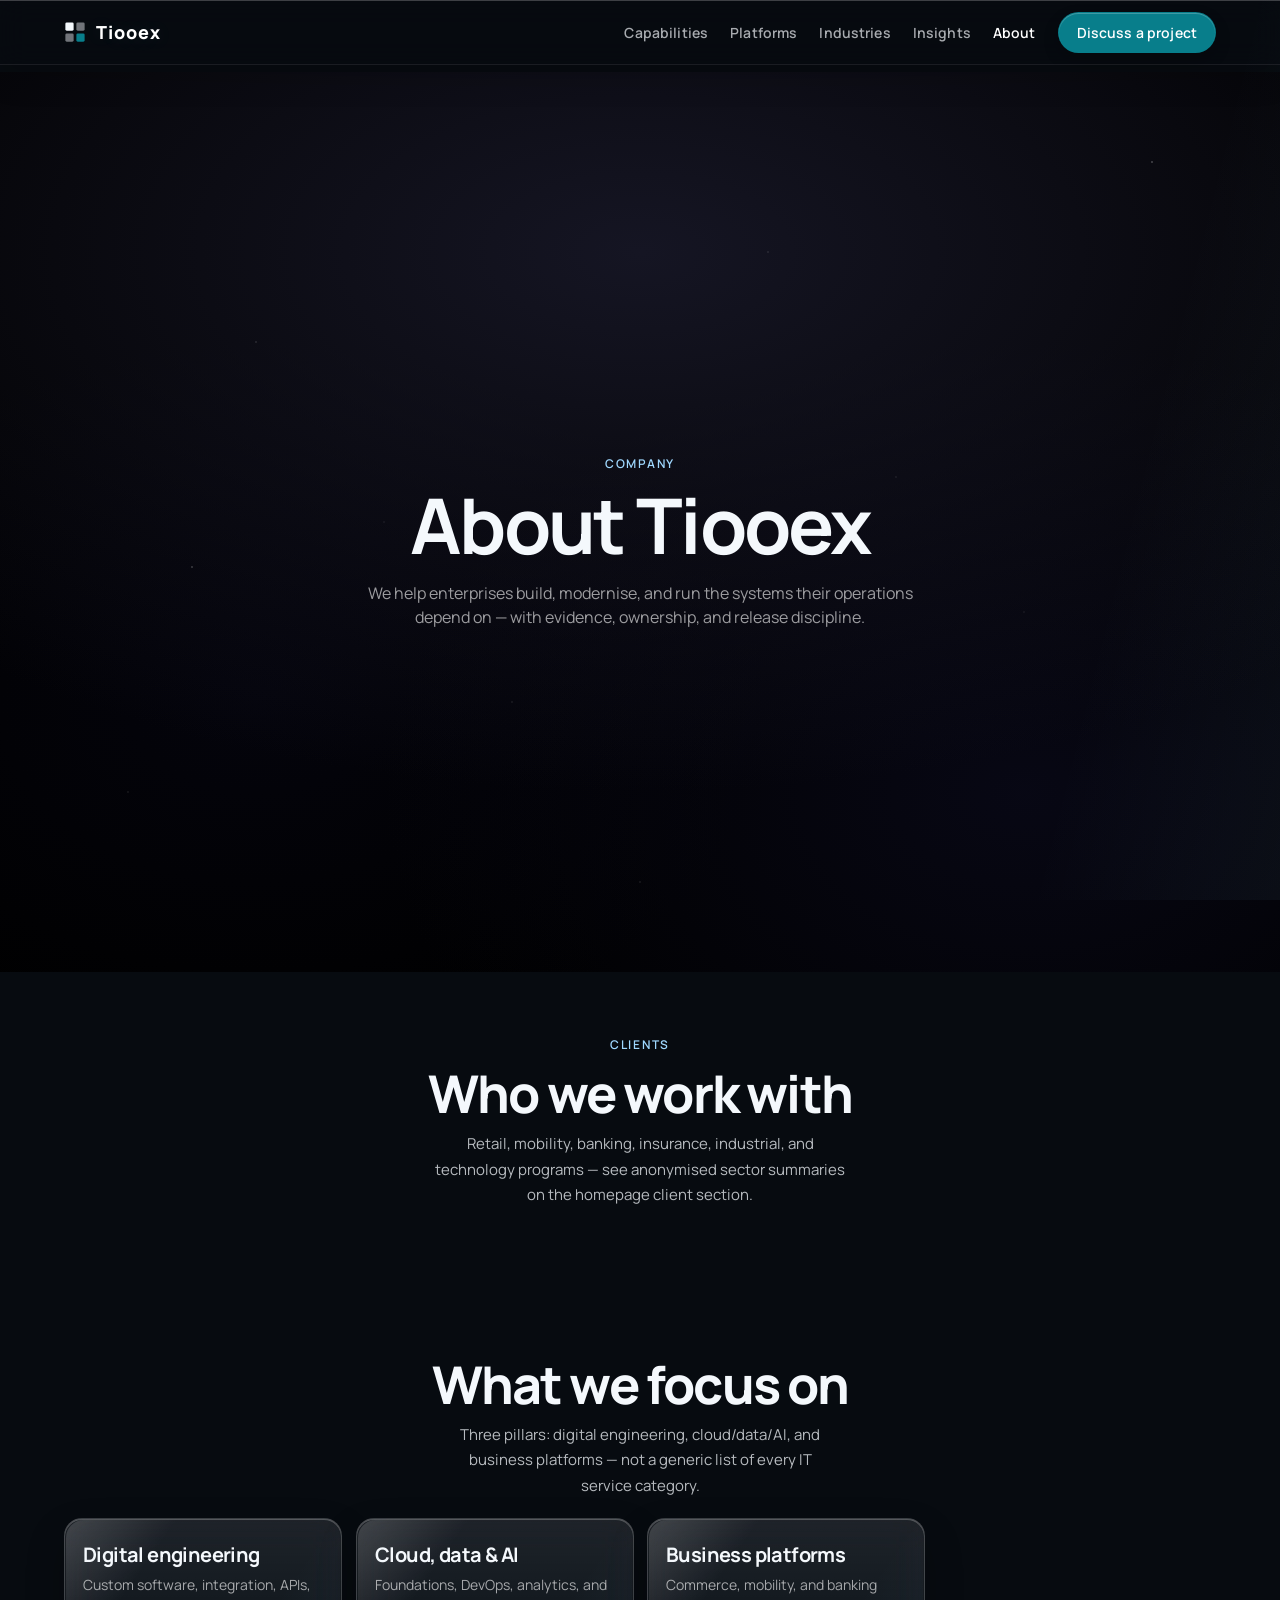
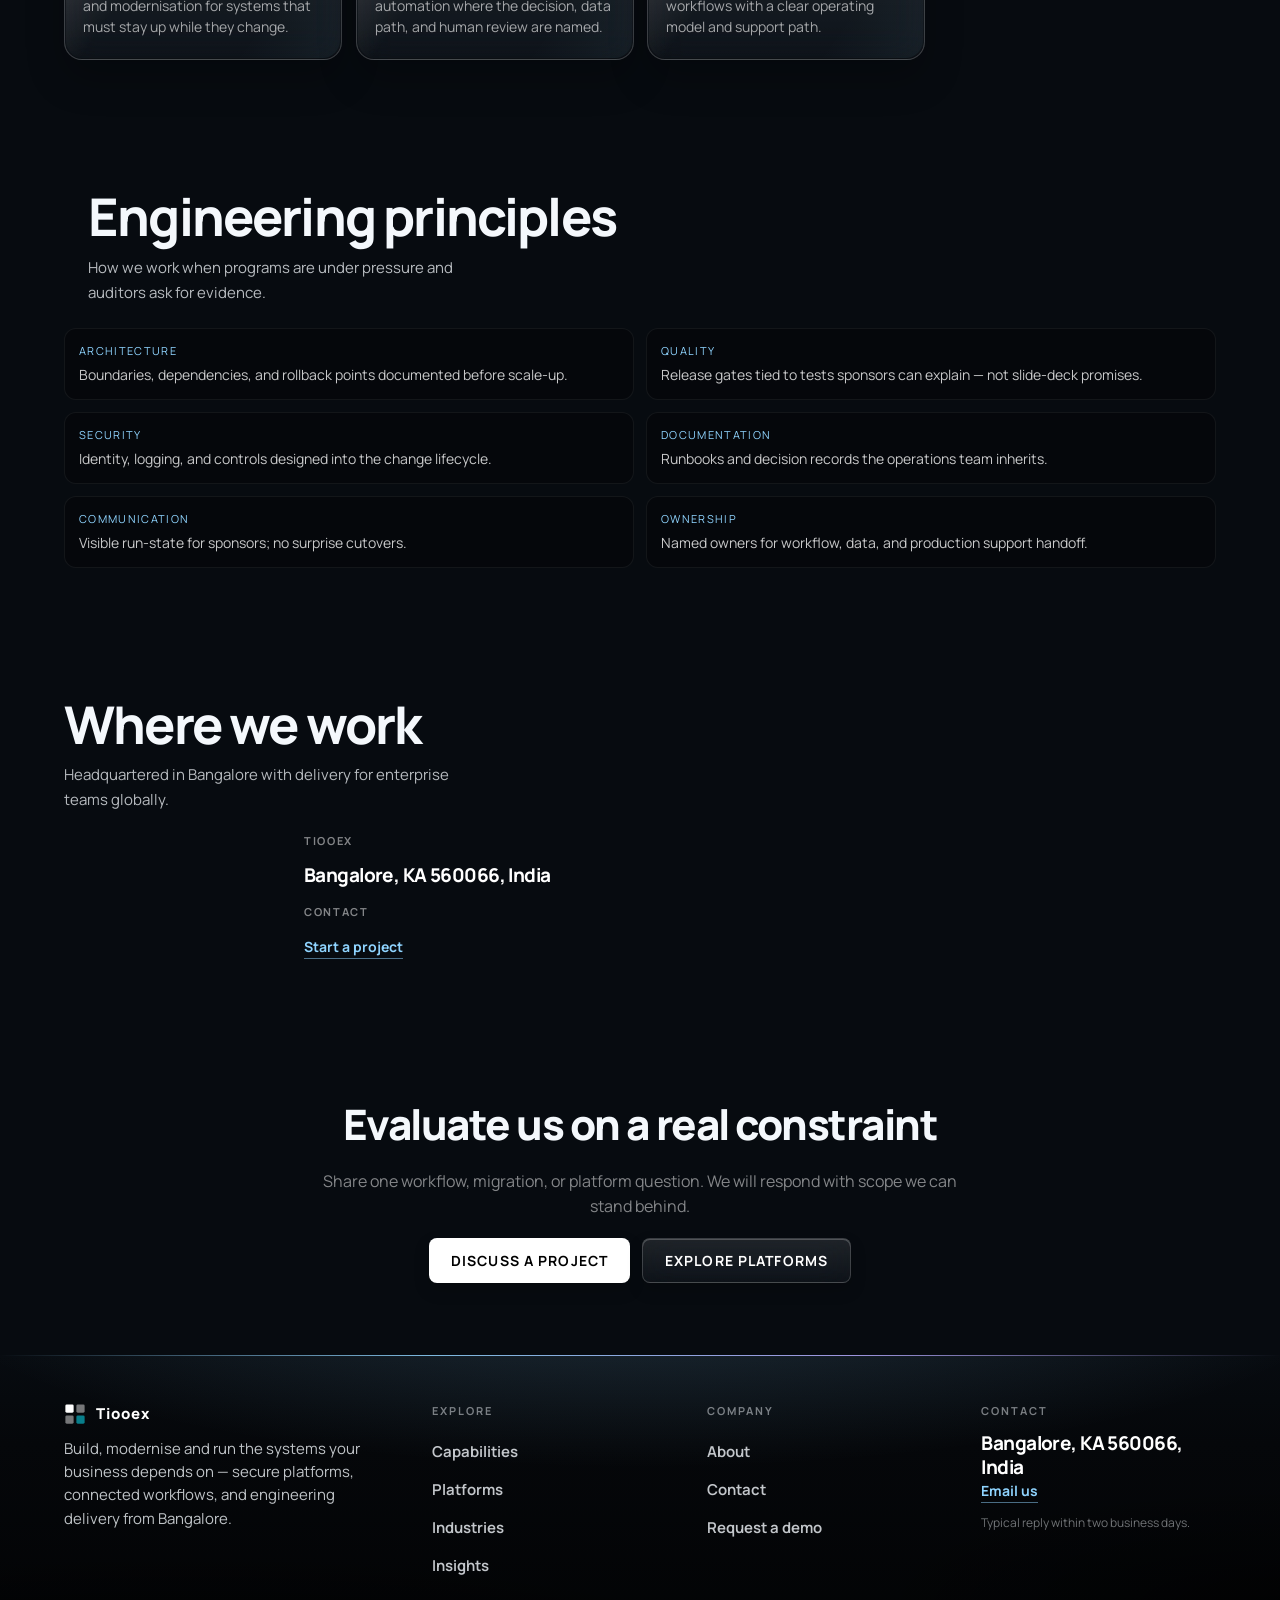
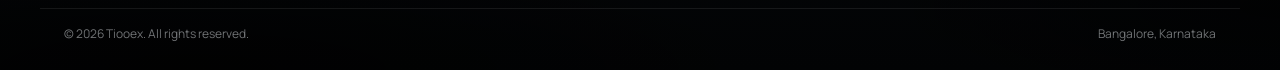
==== about.html @ 32103152 "Implement spec v4 site: shared chrome, contact/about, home refresh, alignment and bug fixes. Add uni" ====
<!DOCTYPE html>
<html lang="en">
<head>
    <meta charset="UTF-8">
    <meta name="viewport" content="width=device-width, initial-scale=1.0">
    <title>About Tiooex — Delivery Approach &amp; Engineering Principles</title>
    <meta name="description" content="Learn how Tiooex delivers enterprise software engineering, cloud, data, AI, and business platforms from Bangalore, India.">
    <meta name="robots" content="index, follow">
    <meta property="og:title" content="About Tiooex">
    <meta property="og:description" content="Enterprise technology partner focused on secure platforms, connected workflows, and measurable delivery.">
    <meta property="og:type" content="website">
    <meta property="og:url" content="https://www.tiooex.in/about.html">
    <link rel="canonical" href="https://www.tiooex.in/about.html">
    <link rel="icon" href="favicon.svg" type="image/svg+xml">
    <meta name="theme-color" content="#070b10">
    <link rel="stylesheet" href="https://fonts.googleapis.com/css2?family=Manrope:wght@400;500;600;700;800&display=swap">
    <link rel="stylesheet" href="styles.css">
    <script>document.documentElement.classList.add("js")</script>
    <script defer src="content.js"></script>
    <script defer src="chrome.js"></script>
    <script defer src="script.js"></script>
</head>
<body class="page-about">
    <a class="skip-link" href="#main">Skip to content</a>
    <div class="progress" aria-hidden="true"></div>

    <div id="chrome-nav"></div>

    <main id="main">
        <section class="hero-full">
            <div class="hero-bg"></div>
            <div class="hero-content reveal text-center">
                <p class="hero-eyebrow">Company</p>
                <h1 class="hero-title">About Tiooex</h1>
                <p class="hero-sub">We help enterprises build, modernise, and run the systems their operations depend on — with evidence, ownership, and release discipline.</p>
            </div>
        </section>

        <section class="seg text-center">
            <header class="seg-head seg-head-center">
                <p class="hero-eyebrow">Clients</p>
                <h2>Who we work with</h2>
                <p class="section-lead">Retail, mobility, banking, insurance, industrial, and technology programs — see anonymised sector summaries on the <a href="index.html#clients">homepage client section</a>.</p>
            </header>
        </section>

        <section class="seg seg-alt">
            <header class="seg-head seg-head-center text-center">
                <h2>What we focus on</h2>
                <p class="section-lead">Three pillars: digital engineering, cloud/data/AI, and business platforms — not a generic list of every IT service category.</p>
            </header>
            <div class="engage-row reveal">
                <article>
                    <h3>Digital engineering</h3>
                    <p>Custom software, integration, APIs, and modernisation for systems that must stay up while they change.</p>
                </article>
                <article>
                    <h3>Cloud, data &amp; AI</h3>
                    <p>Foundations, DevOps, analytics, and automation where the decision, data path, and human review are named.</p>
                </article>
                <article>
                    <h3>Business platforms</h3>
                    <p>Commerce, mobility, and banking workflows with a clear operating model and support path.</p>
                </article>
            </div>
        </section>

        <section class="seg seg-alt">
            <header class="seg-head">
                <h2>Engineering principles</h2>
                <p class="section-lead">How we work when programs are under pressure and auditors ask for evidence.</p>
            </header>
            <div class="fact-grid reveal">
                <div><dt>Architecture</dt><dd>Boundaries, dependencies, and rollback points documented before scale-up.</dd></div>
                <div><dt>Quality</dt><dd>Release gates tied to tests sponsors can explain — not slide-deck promises.</dd></div>
                <div><dt>Security</dt><dd>Identity, logging, and controls designed into the change lifecycle.</dd></div>
                <div><dt>Documentation</dt><dd>Runbooks and decision records the operations team inherits.</dd></div>
                <div><dt>Communication</dt><dd>Visible run-state for sponsors; no surprise cutovers.</dd></div>
                <div><dt>Ownership</dt><dd>Named owners for workflow, data, and production support handoff.</dd></div>
            </div>
        </section>

        <section class="seg">
            <header class="seg-head">
                <h2>Where we work</h2>
                <p class="section-lead">Headquartered in Bangalore with delivery for enterprise teams globally.</p>
            </header>
            <address class="footer-card reveal site-wrap site-wrap--narrow">
                <p class="footer-heading">Tiooex</p>
                <p class="footer-place">Bangalore, KA 560066, India</p>
                <p class="footer-heading" style="margin-top:16px">Contact</p>
                <a class="footer-mail" href="contact.html">Start a project</a>
            </address>
        </section>

        <section class="cta-section">
            <div class="cta-inner reveal">
                <h2 class="cta-title">Evaluate us on a real constraint</h2>
                <p class="cta-desc">Share one workflow, migration, or platform question. We will respond with scope we can stand behind.</p>
                <div class="cta-buttons">
                    <a href="contact.html" class="btn btn-primary">Discuss a project</a>
                    <a href="platforms.html" class="btn btn-secondary">Explore platforms</a>
                </div>
            </div>
        </section>
    </main>

    <div id="chrome-footer"></div>
</body>
</html>
---- styles.css ----
/* ── Reset & Base ── */
*,*::before,*::after{box-sizing:border-box;margin:0;padding:0}
html{
    scroll-behavior:smooth;
    -webkit-text-size-adjust:100%;
    text-size-adjust:100%;
}
body{scroll-behavior:smooth}
body{
    font-family:'Manrope',system-ui,-apple-system,sans-serif;
    background:#070b10;
    color:#f4f8fc;
    overflow-x:hidden;
    -webkit-font-smoothing:antialiased;
    -moz-osx-font-smoothing:grayscale;
}
a{text-decoration:none;color:inherit}
img{max-width:100%;height:auto;display:block}
button,input,select,textarea{font:inherit}
button{cursor:pointer}
.stage-list,
.engage-row,
.note-list,
.mobile-panel,
.drawer,
.reader{
    scroll-behavior:smooth;
    -webkit-overflow-scrolling:touch;
}
main section[id],
main article[id],
.cap-card[id],
.strip[id]{scroll-margin-top:112px}
.hero-title,
.seg-head h2,
.swap-copy h2,
.plat-copy h2,
.cta-section h2,
.strip-copy h2,
.note-list strong{text-wrap:balance}
.hero-sub,
.section-lead,
.swap-copy p,
.plat-copy p,
.cta-section > p,
.note-list p{text-wrap:pretty}

/* ── Container ── */
.container{
    width:min(1200px,calc(100% - 48px));
    margin:0 auto;
}

/* ── Promo bar ── */
.promo-bar{
    position:fixed;
    top:0;left:0;right:0;
    z-index:100;
    height:38px;
    display:flex;
    align-items:center;
    justify-content:center;
    background:#111;
    border-bottom:1px solid rgba(255,255,255,0.06);
    text-align:center;
    padding:0 16px;
    font-size:13px;
    color:rgba(255,255,255,0.7);
    letter-spacing:0.02em;
    white-space:nowrap;
    overflow:hidden;
    text-overflow:ellipsis;
}
.promo-bar a{
    color:#fff;
    text-decoration:underline;
    text-underline-offset:2px;
    margin:0 4px;
}
.promo-dot{opacity:0.45;margin:0 2px}

/* ── Navigation ── */
.site-nav:not(.site-nav--unified){
    position:fixed;
    top:38px;left:0;right:0;
    z-index:90;
    --nav-bottom:102px;
    padding:0 24px;
    transition:background 0.3s,backdrop-filter 0.3s,border-color 0.3s;
}
.site-nav--unified{
    position:fixed;left:0;right:0;z-index:90;
}
.site-nav.scrolled,
.site-nav--unified.scrolled{
    background:rgba(0,0,0,0.85);
    backdrop-filter:blur(16px);
    border-bottom:1px solid rgba(255,255,255,0.06);
}
.nav-wrap{
    display:flex;
    align-items:center;
    justify-content:space-between;
    height:64px;
    max-width:1200px;
    margin:0 auto;
}
.brand{
    display:flex;
    align-items:center;
    gap:10px;
    font-weight:900;
    font-size:20px;
    letter-spacing:0.18em;
    text-transform:uppercase;
}
.site-nav .brand{
    font-style:normal;
    font-weight:800;
    letter-spacing:.15em;
    text-shadow:0 1px 18px rgba(143,212,255,.12);
}
.brand-badge{display:none}
.nav-links{
    display:flex;
    align-items:center;
    gap:20px;
    font-size:14px;
    font-weight:500;
    color:rgba(255,255,255,0.65);
    letter-spacing:0.04em;
    text-transform:uppercase;
}
.nav-links a:hover{color:#fff}
.nav-links .btn-nav{
    padding:8px 16px;
    border:1px solid rgba(255,255,255,0.2);
    border-radius:8px;
    color:#fff;
    font-weight:600;
    transition:all 0.2s;
}
.nav-links .btn-nav:hover{
    background:rgba(255,255,255,0.08);
    border-color:rgba(255,255,255,0.4);
}
.mobile-toggle{
    display:none;
    width:44px;height:44px;
    border:none;
    background:none;
    color:#fff;
    font-size:24px;
    position:relative;
    z-index:2;
    flex:none;
    touch-action:manipulation;
}
.mobile-panel{display:none}
.mobile-panel a{
    display:block;
    padding:14px 20px;
    color:rgba(255,255,255,0.7);
    font-size:15px;
    text-transform:uppercase;
    letter-spacing:0.06em;
    border-bottom:1px solid rgba(255,255,255,0.04);
}
.mobile-panel a:last-child{border-bottom:none}
.mobile-panel a:hover{color:#fff;background:rgba(255,255,255,0.03)}
.mobile-panel button{
    display:block;width:100%;text-align:left;padding:14px 20px;
    background:none;border:0;border-bottom:1px solid rgba(255,255,255,0.04);
    color:rgba(255,255,255,0.7);font-size:15px;text-transform:uppercase;letter-spacing:0.06em;
}
.mobile-panel button:hover{color:#fff;background:rgba(255,255,255,0.03)}
.linkish{background:none;border:0;padding:0;color:rgba(255,255,255,0.45);font:inherit;font-size:11px}
.linkish:hover{color:#fff}

/* ── Buttons ── */
.btn{
    display:inline-flex;
    align-items:center;
    justify-content:center;
    padding:12px 22px;
    border-radius:8px;
    border:none;
    font-weight:700;
    font-size:14px;
    letter-spacing:0.08em;
    text-transform:uppercase;
    transition:all 0.25s;
    cursor:pointer;
}
.btn-primary{
    background:#fff;
    color:#000;
}
.btn-primary:hover{
    background:rgba(255,255,255,0.88);
    transform:translateY(-1px);
}
.btn-secondary{
    background:transparent;
    border:1px solid rgba(255,255,255,0.25);
    color:#fff;
}
.btn-secondary:hover{
    border-color:rgba(255,255,255,0.5);
    background:rgba(255,255,255,0.05);
}

/* ── Hero (full-screen) ── */
.hero-full{
    position:relative;
    width:100%;
    height:auto;
    min-height:100vh;
    min-height:100dvh;
    display:flex;
    flex-direction:column;
    justify-content:center;
    align-items:center;
    text-align:center;
    padding:128px 24px 72px;
    overflow:hidden;
}
.hero-bg{
    position:absolute;
    inset:0;
    z-index:0;
    background:
        radial-gradient(ellipse 80% 60% at 50% 20%, rgba(30,30,50,0.7), transparent),
        radial-gradient(ellipse 50% 50% at 80% 80%, rgba(15,15,40,0.5), transparent),
        radial-gradient(ellipse 40% 40% at 20% 70%, rgba(10,10,30,0.4), transparent),
        #000;
}

/* ── Homepage color wash on load ── */
.page-home .hero-bg::before{
    content:'';
    position:absolute;
    inset:0;
    z-index:1;
    background:
        radial-gradient(circle 600px at 30% 40%, rgba(30,170,200,0.22), transparent),
        radial-gradient(circle 500px at 70% 60%, rgba(20,90,160,0.16), transparent),
        radial-gradient(circle 400px at 50% 80%, rgba(143,212,255,0.08), transparent);
    animation:colorWash 12s ease-in-out infinite alternate;
    pointer-events:none;
}
.page-home .hero-full{
    animation:heroFadeIn 1.8s ease both;
}
.page-home .hero-title{
    animation:titleReveal 1.2s cubic-bezier(0.16,1,0.3,1) 0.3s both;
}
.page-home .hero-eyebrow{
    animation:fadeSlideUp 0.8s ease 0.1s both;
}
.page-home .hero-sub{
    animation:fadeSlideUp 0.8s ease 0.6s both;
}
.page-home .hero-link,
.page-home .hero-cta{
    animation:fadeSlideUp 0.8s ease 0.9s both;
}
.page-home .plan-strip{
    animation:fadeSlideUp 1s ease 1.2s both;
}
@keyframes colorWash{
    0%{
        filter:hue-rotate(0deg) brightness(1);
        opacity:0.6;
    }
    33%{
        filter:hue-rotate(40deg) brightness(1.1);
        opacity:0.8;
    }
    66%{
        filter:hue-rotate(-30deg) brightness(0.9);
        opacity:0.7;
    }
    100%{
        filter:hue-rotate(20deg) brightness(1.05);
        opacity:0.9;
    }
}
@keyframes heroFadeIn{
    0%{opacity:0}
    100%{opacity:1}
}
@keyframes titleReveal{
    0%{
        opacity:0;
        transform:translateY(40px) scale(0.95);
        filter:blur(8px);
    }
    100%{
        opacity:1;
        transform:translateY(0) scale(1);
        filter:blur(0);
    }
}
@keyframes fadeSlideUp{
    0%{
        opacity:0;
        transform:translateY(20px);
    }
    100%{
        opacity:1;
        transform:translateY(0);
    }
}

/* ══════════════════════════════════════════════
   GLOBAL COLOR WASH — all sections, all pages
   Subtler than hero (0.25 opacity vs 0.6-0.9)
   Each page gets its own color palette
   ══════════════════════════════════════════════ */
.fs-section,
.steps-section,
.cta-section,
.avail-banner{
    position:relative;
    overflow:hidden;
}
.fs-section::before,
.steps-section::before,
.cta-section::before,
.avail-banner::before{
    content:'';
    position:absolute;
    inset:0;
    pointer-events:none;
    z-index:0;
    opacity:0;
    animation:sectionColorFadeIn 1.5s ease forwards;
}
.fs-section > *,
.steps-section > *,
.cta-section > *,
.avail-banner > *{
    position:relative;
    z-index:1;
}
@keyframes sectionColorFadeIn{
    0%{opacity:0}
    100%{opacity:1}
}

/* ─ Home: indigo-purple subtle wash ─ */
.page-home .fs-section::before,
.page-home .steps-section::before,
.page-home .cta-section::before,
.page-home .avail-banner::before{
    background:
        radial-gradient(ellipse 70% 50% at 20% 50%, rgba(20,140,170,0.12), transparent),
        radial-gradient(ellipse 60% 40% at 80% 60%, rgba(30,90,160,0.08), transparent);
    animation:sectionColorFadeIn 1.5s ease forwards, colorDriftHome 16s ease-in-out infinite alternate;
}
@keyframes colorDriftHome{
    0%{filter:hue-rotate(0deg);opacity:0.7}
    50%{filter:hue-rotate(25deg);opacity:1}
    100%{filter:hue-rotate(-15deg);opacity:0.8}
}

/* ─ Products: cyan drift ─ */
.page-products .fs-section::before,
.page-products .steps-section::before,
.page-products .cta-section::before{
    background:
        radial-gradient(ellipse 70% 50% at 25% 50%, rgba(20,140,170,0.14), transparent),
        radial-gradient(ellipse 50% 40% at 80% 40%, rgba(15,120,150,0.09), transparent);
    animation:sectionColorFadeIn 1.5s ease forwards, colorDriftProducts 16s ease-in-out infinite alternate;
}
@keyframes colorDriftProducts{
    0%{filter:hue-rotate(0deg);opacity:0.7}
    50%{filter:hue-rotate(12deg);opacity:1}
    100%{filter:hue-rotate(-8deg);opacity:0.8}
}
/* Products card grid wrap */
.page-products .cap-grid-wrap{
    position:relative;
    overflow:hidden;
}
.page-products .cap-grid-wrap::before{
    content:'';
    position:absolute;
    inset:0;
    pointer-events:none;
    z-index:0;
    background:
        radial-gradient(ellipse 70% 50% at 25% 40%, rgba(20,140,170,0.14), transparent),
        radial-gradient(ellipse 50% 40% at 80% 60%, rgba(15,120,150,0.09), transparent);
    animation:sectionColorFadeIn 1.5s ease forwards, colorDriftProducts 16s ease-in-out infinite alternate;
}
.page-products .cap-grid-wrap > *{
    position:relative;
    z-index:1;
}

/* ─ Services: teal-green drift ─ */
.page-services .fs-section::before,
.page-services .steps-section::before,
.page-services .cta-section::before{
    background:
        radial-gradient(ellipse 70% 50% at 25% 50%, rgba(20,140,170,0.14), transparent),
        radial-gradient(ellipse 50% 40% at 80% 40%, rgba(15,120,150,0.09), transparent);
    animation:sectionColorFadeIn 1.5s ease forwards, colorDriftServices 18s ease-in-out infinite alternate;
}
@keyframes colorDriftServices{
    0%{filter:hue-rotate(0deg);opacity:0.7}
    50%{filter:hue-rotate(15deg);opacity:1}
    100%{filter:hue-rotate(-20deg);opacity:0.8}
}

/* ─ Blogs: purple-magenta drift ─ */
.page-blogs .fs-section::before,
.page-blogs .steps-section::before,
.page-blogs .cta-section::before{
    background:
        radial-gradient(ellipse 70% 50% at 70% 50%, rgba(20,140,170,0.14), transparent),
        radial-gradient(ellipse 50% 40% at 25% 60%, rgba(15,120,150,0.09), transparent);
    animation:sectionColorFadeIn 1.5s ease forwards, colorDriftBlogs 15s ease-in-out infinite alternate;
}
@keyframes colorDriftBlogs{
    0%{filter:hue-rotate(0deg);opacity:0.7}
    50%{filter:hue-rotate(-20deg);opacity:1}
    100%{filter:hue-rotate(15deg);opacity:0.85}
}

/* Alternating sections get slightly shifted wash position */
.fs-section.bg-dark::before{
    transform:scaleX(-1);
}

.hero-bg::after{
    content:'';
    position:absolute;
    inset:0;
    background:
        radial-gradient(1px 1px at 20% 30%, rgba(255,255,255,0.3), transparent),
        radial-gradient(1px 1px at 40% 70%, rgba(255,255,255,0.2), transparent),
        radial-gradient(1px 1px at 60% 20%, rgba(255,255,255,0.25), transparent),
        radial-gradient(1px 1px at 80% 60%, rgba(255,255,255,0.15), transparent),
        radial-gradient(1px 1px at 10% 80%, rgba(255,255,255,0.2), transparent),
        radial-gradient(1px 1px at 70% 45%, rgba(255,255,255,0.18), transparent),
        radial-gradient(1px 1px at 50% 90%, rgba(255,255,255,0.22), transparent),
        radial-gradient(1px 1px at 30% 50%, rgba(255,255,255,0.16), transparent),
        radial-gradient(1.5px 1.5px at 90% 10%, rgba(255,255,255,0.35), transparent),
        radial-gradient(1.5px 1.5px at 15% 55%, rgba(255,255,255,0.3), transparent);
    animation:twinkle 8s ease-in-out infinite alternate;
}
@keyframes twinkle{
    0%{opacity:0.4}
    100%{opacity:1}
}
.hero-content{
    position:relative;
    z-index:1;
    width:min(900px,100%);
    min-width:0;
}
.hero-eyebrow{
    font-size:12px;
    font-weight:600;
    letter-spacing:0.14em;
    text-transform:uppercase;
    color:rgba(255,255,255,0.5);
    margin-bottom:12px;
}
.hero-title{
    font-size:clamp(36px,4.5vw,56px);
    font-weight:700;
    line-height:1.08;
    text-transform:none;
    letter-spacing:-0.03em;
    margin-bottom:14px;
}
.hero-sub{
    font-size:16px;
    color:rgba(255,255,255,0.6);
    line-height:1.5;
    max-width:600px;
    margin:0 auto 16px;
}
.hero-link{
    display:inline-flex;
    align-items:center;
    gap:6px;
    color:rgba(255,255,255,0.5);
    font-size:14px;
    font-weight:500;
    margin-bottom:32px;
    transition:color 0.2s;
}
.hero-link:hover{color:#fff}
.hero-cta{
    display:inline-flex;
    align-items:center;
    gap:8px;
    padding:16px 32px;
    background:rgba(255,255,255,0.1);
    border:1px solid rgba(255,255,255,0.15);
    border-radius:999px;
    color:#fff;
    font-size:14px;
    font-weight:600;
    letter-spacing:0.1em;
    text-transform:uppercase;
    transition:all 0.3s;
    cursor:pointer;
    text-decoration:none;
}
.hero-cta:hover{
    background:rgba(255,255,255,0.15);
    border-color:rgba(255,255,255,0.3);
}

/* ── Plan Cards (bottom of hero) ── */
.plan-strip{
    position:relative;
    z-index:1;
    display:grid;
    grid-template-columns:1fr 1fr;
    gap:1px;
    background:rgba(255,255,255,0.06);
    max-width:900px;
    margin:48px auto 0;
    border-radius:16px;
    overflow:hidden;
}
.plan-card{
    background:rgba(10,10,10,0.9);
    padding:36px 32px;
    text-align:left;
}
.plan-card:first-child{border-radius:16px 0 0 16px}
.plan-card:last-child{border-radius:0 16px 16px 0}
.plan-label{
    font-size:11px;
    font-weight:700;
    letter-spacing:0.2em;
    text-transform:uppercase;
    color:rgba(255,255,255,0.4);
    margin-bottom:12px;
}
.plan-card h3{
    font-size:22px;
    font-weight:800;
    margin-bottom:8px;
}
.plan-card p{
    color:rgba(255,255,255,0.55);
    font-size:14px;
    line-height:1.6;
    margin-bottom:20px;
}
.plan-actions{
    display:flex;
    gap:12px;
    flex-wrap:wrap;
}
.plan-actions .btn{
    padding:10px 22px;
    font-size:12px;
}

/* ── Availability Banner ── */
.avail-banner{
    background:#111;
    border-top:1px solid rgba(255,255,255,0.06);
    border-bottom:1px solid rgba(255,255,255,0.06);
    padding:48px 24px;
    text-align:center;
}
.avail-label{
    font-size:11px;
    letter-spacing:0.2em;
    text-transform:uppercase;
    color:rgba(255,255,255,0.4);
    margin-bottom:8px;
    font-weight:600;
}
.avail-banner h2{
    font-size:clamp(16px,2.5vw,24px);
    font-weight:800;
    text-transform:uppercase;
    letter-spacing:0.06em;
    margin-bottom:12px;
}
.avail-link{
    display:inline-flex;
    align-items:center;
    gap:6px;
    color:rgba(255,255,255,0.5);
    font-size:13px;
    font-weight:600;
    letter-spacing:0.06em;
    text-transform:uppercase;
    border-bottom:1px solid rgba(255,255,255,0.2);
    padding-bottom:2px;
    transition:color 0.2s,border-color 0.2s;
}
.avail-link:hover{
    color:#fff;
    border-color:rgba(255,255,255,0.5);
}

/* ── Full-viewport Sections ── */
.fs-section{
    min-height:0;
    display:flex;
    align-items:center;
    padding:72px 24px;
    position:relative;
    overflow:hidden;
}
.fs-section.bg-dark{background:#000}
.fs-section.bg-darker{background:#050505}
.fs-inner{
    max-width:1200px;
    margin:0 auto;
    width:100%;
}
.fs-split{
    display:grid;
    grid-template-columns:1fr 1fr;
    gap:40px;
    align-items:center;
}
.fs-split.reverse{direction:rtl}
.fs-split.reverse > *{direction:ltr}
.fs-text{max-width:520px}
.fs-eyebrow{
    font-size:11px;
    font-weight:700;
    letter-spacing:0.2em;
    text-transform:uppercase;
    color:rgba(255,255,255,0.4);
    margin-bottom:8px;
}
.fs-title{
    font-size:clamp(26px,3vw,36px);
    font-weight:800;
    line-height:1.12;
    text-transform:none;
    margin-bottom:12px;
}
.fs-desc{
    color:rgba(255,255,255,0.55);
    font-size:15px;
    line-height:1.65;
    margin-bottom:14px;
}
.fs-link{
    display:inline-flex;
    align-items:center;
    gap:6px;
    color:rgba(255,255,255,0.5);
    font-size:13px;
    font-weight:600;
    letter-spacing:0.06em;
    text-transform:uppercase;
    border-bottom:1px solid rgba(255,255,255,0.2);
    padding-bottom:2px;
    transition:color 0.2s;
}
.fs-link:hover{color:#fff}

/* ── Section Visuals ── */
.fs-visual{
    width:100%;
    aspect-ratio:4/3;
    border-radius:20px;
    overflow:hidden;
    position:relative;
    background:#0a0a0a;
    border:1px solid rgba(255,255,255,0.06);
}
.fs-visual img{
    width:100%;
    height:100%;
    object-fit:cover;
    display:block;
}
.fs-visual::after{
    content:'';
    position:absolute;
    inset:0;
    background:linear-gradient(180deg, rgba(0,0,0,0.15) 0%, rgba(0,0,0,0.05) 50%, rgba(0,0,0,0.2) 100%);
    pointer-events:none;
}

/* ── SVG Animated Illustrations ── */
.anim-svg{
    width:100%;
    height:100%;
    display:block;
}

/* Draw-in effect for paths/lines */
.anim-draw{
    stroke-dasharray:600;
    stroke-dashoffset:600;
    animation:drawIn 2s ease forwards;
}
@keyframes drawIn{
    to{stroke-dashoffset:0}
}

/* Pulsing glow on nodes */
.anim-pulse{
    animation:pulse 3s ease-in-out infinite;
}
@keyframes pulse{
    0%,100%{opacity:0.6;filter:drop-shadow(0 0 0 transparent)}
    50%{opacity:1;filter:drop-shadow(0 0 6px rgba(255,255,255,0.15))}
}

/* Floating elements */
.anim-float{
    animation:floatUp 5s ease-in-out infinite;
}
@keyframes floatUp{
    0%,100%{transform:translateY(0)}
    50%{transform:translateY(-10px)}
}

/* Connection line fade-in */
.anim-line{
    opacity:0;
    animation:lineIn 0.6s ease forwards;
}
@keyframes lineIn{
    to{opacity:1}
}

/* Speed lines stretch */
.anim-speed{
    stroke-dasharray:160;
    stroke-dashoffset:160;
    animation:speedIn 1.2s ease forwards, speedPulse 3s ease-in-out 1.2s infinite;
}
@keyframes speedIn{
    to{stroke-dashoffset:0}
}
@keyframes speedPulse{
    0%,100%{opacity:0.5}
    50%{opacity:1}
}

/* Rocket hover */
.anim-rocket{
    animation:rocketHover 4s ease-in-out infinite;
}
@keyframes rocketHover{
    0%,100%{transform:translate(0,0)}
    50%{transform:translate(6px,-4px)}
}

/* Flame flicker */
.anim-flame{
    animation:flame 0.4s ease-in-out infinite alternate;
}
@keyframes flame{
    0%{rx:18;ry:12;opacity:0.5}
    100%{rx:22;ry:8;opacity:0.9}
}

/* Progress bar fill */
.anim-progress{
    animation:fillBar 3s ease forwards infinite;
}
@keyframes fillBar{
    0%{width:0}
    70%{width:240px}
    100%{width:300px}
}

/* Bar chart grow */
.anim-bar{
    animation:barGrow 1s ease forwards;
    transform-origin:bottom;
    transform:scaleY(0);
}
@keyframes barGrow{
    to{transform:scaleY(1)}
}

/* ── Steps Section ── */
.steps-section{
    padding:72px 24px;
    background:#000;
    text-align:center;
}
.steps-section .fs-eyebrow,
.steps-section .fs-title{
    text-align:center;
}
.steps-section .fs-title{
    max-width:700px;
    margin:0 auto 28px;
}
.steps-section .fs-eyebrow{
    margin-bottom:20px;
}
.step-grid{
    display:grid;
    grid-template-columns:1fr 1fr 1fr;
    gap:1px;
    background:rgba(255,255,255,0.06);
    max-width:960px;
    margin:0 auto;
    border-radius:20px;
    overflow:hidden;
}
.step-item{
    background:#0a0a0a;
    padding:48px 32px;
    text-align:center;
}
.step-num{
    display:inline-flex;
    align-items:center;
    justify-content:center;
    width:52px;height:52px;
    border-radius:50%;
    border:2px solid rgba(255,255,255,0.15);
    font-size:20px;
    font-weight:800;
    margin-bottom:20px;
    color:#fff;
}
.step-item h3{
    font-size:18px;
    font-weight:800;
    text-transform:uppercase;
    letter-spacing:0.06em;
    margin-bottom:12px;
}
.step-item p{
    color:rgba(255,255,255,0.5);
    font-size:14px;
    line-height:1.6;
}

/* ── CTA / Contact Section ── */
.cta-section{
    padding:72px 24px;
    background:#000;
    text-align:center;
    border-top:1px solid rgba(255,255,255,0.06);
}
.cta-inner{
    max-width:600px;
    margin:0 auto;
}
.trial-badge{
    display:inline-block;
    padding:8px 20px;
    border:1px solid rgba(255,255,255,0.15);
    border-radius:999px;
    font-size:12px;
    font-weight:700;
    letter-spacing:0.15em;
    text-transform:uppercase;
    color:rgba(255,255,255,0.6);
    margin-bottom:16px;
}
.cta-title{
    font-size:clamp(28px,4vw,42px);
    font-weight:900;
    text-transform:uppercase;
    margin-bottom:16px;
}
.cta-desc{
    color:rgba(255,255,255,0.5);
    font-size:16px;
    line-height:1.6;
    margin-bottom:18px;
}
.cta-form{
    display:flex;
    gap:0;
    max-width:460px;
    margin:0 auto 24px;
}
.cta-form input{
    flex:1;
    padding:14px 18px;
    border:1px solid rgba(255,255,255,0.15);
    border-right:none;
    border-radius:8px 0 0 8px;
    background:rgba(255,255,255,0.04);
    color:#fff;
    font-size:14px;
    outline:none;
    font-family:inherit;
}
.cta-form input::placeholder{color:rgba(255,255,255,0.3)}
.cta-form input:focus{border-color:rgba(255,255,255,0.3)}
.cta-form .btn{
    border-radius:0 8px 8px 0;
    padding:14px 28px;
    white-space:nowrap;
}
.cta-buttons{
    display:flex;
    gap:14px;
    justify-content:center;
    flex-wrap:wrap;
}
.cta-links{
    display:flex;
    justify-content:center;
    gap:24px;
    margin-top:16px;
}
.cta-links a{
    color:rgba(255,255,255,0.4);
    font-size:13px;
    font-weight:500;
    text-transform:uppercase;
    letter-spacing:0.04em;
    transition:color 0.2s;
}
.cta-links a:hover{color:#fff}

/* ── Footer ── */
.site-footer{
    padding:64px 24px 0;
    background:#000;
    border-top:1px solid rgba(255,255,255,0.06);
}
.footer-wrap{
    max-width:1200px;
    margin:0 auto;
    display:grid;
    grid-template-columns:1.5fr 1fr 1.2fr;
    gap:48px;
    padding-bottom:48px;
}
.footer-col{}
.footer-brand{
    display:inline-block;
    font-size:22px;
    font-weight:900;
    letter-spacing:0.04em;
    text-transform:uppercase;
    color:#fff;
    text-decoration:none;
    margin-bottom:12px;
}
.footer-tagline{
    color:rgba(255,255,255,0.35);
    font-size:13px;
    line-height:1.6;
    margin-bottom:16px;
}
.footer-meta{
    color:rgba(255,255,255,0.3);
    font-size:12px;
    line-height:1.8;
    letter-spacing:0.02em;
}
.footer-meta a{
    color:rgba(255,255,255,0.5);
    text-decoration:none;
    transition:color 0.2s;
}
.footer-meta a:hover{color:#fff}
.footer-heading{
    font-size:11px;
    font-weight:700;
    letter-spacing:0.15em;
    text-transform:uppercase;
    color:rgba(255,255,255,0.5);
    margin-bottom:16px;
}
.footer-links{
    display:flex;
    flex-direction:column;
    gap:10px;
}
.footer-links a{
    color:rgba(255,255,255,0.4);
    font-size:13px;
    font-weight:500;
    transition:color 0.2s;
    text-decoration:none;
}
.footer-links a:hover{color:#fff}
.footer-copy{
    color:rgba(255,255,255,0.25);
    font-size:12px;
    line-height:1.6;
}
.footer-right{text-align:right}
.newsletter-form{
    display:flex;
    gap:0;
    margin-top:4px;
}
.newsletter-form input{
    padding:10px 14px;
    border:1px solid rgba(255,255,255,0.12);
    border-right:none;
    border-radius:6px 0 0 6px;
    background:rgba(255,255,255,0.03);
    color:#fff;
    font-size:13px;
    outline:none;
    font-family:inherit;
    width:180px;
}
.newsletter-form input::placeholder{color:rgba(255,255,255,0.25)}
.newsletter-form button{
    padding:10px 18px;
    border:1px solid rgba(255,255,255,0.12);
    border-radius:0 6px 6px 0;
    background:rgba(255,255,255,0.08);
    color:#fff;
    font-size:12px;
    font-weight:700;
    letter-spacing:0.1em;
    text-transform:uppercase;
    cursor:pointer;
    transition:background 0.2s;
    font-family:inherit;
}
.newsletter-form button:hover{background:rgba(255,255,255,0.14)}
.footer-legal{
    color:rgba(255,255,255,0.2);
    font-size:11px;
    margin-top:10px;
}
.footer-bottom{
    max-width:1200px;
    margin:0 auto;
    padding:20px 0;
    border-top:1px solid rgba(255,255,255,0.06);
    display:flex;
    justify-content:space-between;
    align-items:center;
    gap:16px;
}
.footer-bottom p{
    color:rgba(255,255,255,0.2);
    font-size:11px;
    white-space:nowrap;
}

/* Content stays visible if the script does not run. */
.js .reveal{
    opacity:1;
    transform:none;
}
.js .reveal.visible{
    opacity:1;
    transform:none;
}

/* ── Shared sub-page styles ── */
.section{padding:84px 24px}
.eyebrow{
    font-size:11px;
    font-weight:700;
    letter-spacing:0.2em;
    text-transform:uppercase;
    color:rgba(255,255,255,0.4);
    margin-bottom:16px;
    display:block;
}
.section-title{
    font-size:clamp(32px,5vw,52px);
    font-weight:900;
    line-height:1.08;
    text-transform:uppercase;
    margin-bottom:16px;
}
.section-text,.hero-text{
    color:rgba(255,255,255,0.55);
    font-size:17px;
    line-height:1.7;
}
.chip{
    display:inline-flex;
    align-items:center;
    padding:6px 12px;
    border-radius:999px;
    border:1px solid rgba(255,255,255,0.1);
    background:rgba(255,255,255,0.03);
    color:rgba(255,255,255,0.6);
    font-size:12px;
    font-weight:600;
}
.card,.feature-card,.blog-card{
    background:rgba(255,255,255,0.04);
    border:1px solid rgba(255,255,255,0.1);
    border-radius:16px;
    padding:24px;
    transition:transform 0.25s,border-color 0.25s,background 0.25s;
}
.card:hover,.feature-card:hover,.blog-card:hover{
    transform:translateY(-3px);
    border-color:rgba(255,255,255,0.22);
    background:rgba(255,255,255,0.07);
}
.card h3,.feature-card h3,.blog-card h3{
    font-size:20px;
    font-weight:800;
    text-transform:uppercase;
    margin:10px 0;
}
.card p,.feature-card p,.blog-card p{
    color:rgba(255,255,255,0.5);
    font-size:14px;
    line-height:1.6;
}
.hero-actions{
    display:flex;
    flex-wrap:wrap;
    gap:14px;
    margin-top:24px;
}

/* sub-page grids */
.service-grid,.product-grid,.blog-grid{
    display:grid;
    grid-template-columns:repeat(3,1fr);
    gap:18px;
}
.small-hero{padding-top:140px;padding-bottom:48px}
.page-kicker{max-width:860px}
.page-kicker p{color:rgba(255,255,255,0.55);font-size:17px;line-height:1.7}

.board-shell{border-top:1px solid rgba(255,255,255,0.06);padding-top:16px}
.board-top{display:flex;align-items:center;justify-content:space-between;gap:16px;margin-bottom:26px}
.board-title{margin:8px 0 0;font-size:clamp(28px,4vw,44px);font-weight:800;text-transform:uppercase}
.board-arrow{
    width:40px;height:40px;display:grid;place-items:center;border-radius:3px;
    background:#fff;color:#000;font-size:22px;font-weight:700;
}
.mega-board{display:grid;grid-template-columns:repeat(4,1fr);gap:24px}
.list-card h4{margin:0 0 16px;color:rgba(255,255,255,0.35);font-size:14px;font-weight:600;text-transform:uppercase;letter-spacing:0.06em}
.clean-list{display:grid;gap:12px;font-size:15px}
.clean-list div{color:rgba(255,255,255,0.75);transition:color 0.2s}
.clean-list div:hover{color:#fff}

.filter-pill{
    display:inline-flex;align-items:center;padding:8px 14px;border-radius:999px;
    border:1px solid rgba(255,255,255,0.1);background:rgba(255,255,255,0.03);
    color:rgba(255,255,255,0.6);font-size:13px;font-weight:600;transition:all 0.2s;cursor:pointer;
}
.filter-pill.active{background:rgba(255,255,255,0.1);border-color:rgba(255,255,255,0.2);color:#fff}
.insight-filters{display:flex;flex-wrap:wrap;gap:10px;margin-top:18px}
.insight-meta{color:rgba(255,255,255,0.35);font-size:13px}

.cta-box{
    padding:30px;text-align:center;
    background:rgba(10,10,10,0.9);border:1px solid rgba(255,255,255,0.06);border-radius:16px;
}
.quote-card{
    background:rgba(10,10,10,0.9);border:1px solid rgba(255,255,255,0.06);border-radius:16px;padding:24px;
}
.quote-card blockquote{color:rgba(255,255,255,0.55);margin:0 0 14px;font-size:17px;line-height:1.7}
.quote-meta{color:rgba(255,255,255,0.35);font-size:13px}

/* ══════════════════════════════════════════════
   PAGE-SPECIFIC ANIMATIONS
   Products = Pop & Hover (blue tint)
   Services = Trace & Float (green tint)
   Blogs    = Wipe & Glow (purple tint)
   ══════════════════════════════════════════════ */

/* ── Products: Pop-in & Hover-scale ── */
.anim-pop{
    transform-box:fill-box;
    transform-origin:center;
    animation:popIn 0.7s cubic-bezier(0.34,1.56,0.64,1) both;
}
@keyframes popIn{
    0%{transform:scale(0) rotate(-15deg);opacity:0}
    100%{transform:scale(1) rotate(0deg);opacity:1}
}
.anim-hover{
    transform-box:fill-box;
    transform-origin:center;
    animation:hoverScale 3s ease-in-out infinite;
}
@keyframes hoverScale{
    0%,100%{transform:scale(1);opacity:0.5}
    50%{transform:scale(1.2);opacity:1}
}

/* ── Services: Trace-draw & Float-bob ── */
.anim-trace{
    stroke-dasharray:1000;
    stroke-dashoffset:1000;
    animation:traceIn 3.5s cubic-bezier(0.4,0,0.2,1) forwards;
}
@keyframes traceIn{
    0%{stroke-dashoffset:1000;filter:drop-shadow(0 0 0 transparent)}
    100%{stroke-dashoffset:0;filter:drop-shadow(0 0 6px rgba(255,255,255,0.12))}
}
.anim-bob{
    transform-box:fill-box;
    transform-origin:center;
    animation:floatBob 4.5s ease-in-out infinite;
}
@keyframes floatBob{
    0%,100%{transform:translateY(0) scale(1)}
    50%{transform:translateY(-8px) scale(1.05)}
}

/* ── Blogs: Wipe-reveal & Blink-glow ── */
.anim-wipe{
    stroke-dasharray:1000;
    stroke-dashoffset:1000;
    animation:wipeReveal 1.8s ease both;
    filter:drop-shadow(0 0 3px rgba(255,255,255,0.15));
}
@keyframes wipeReveal{
    0%{stroke-dashoffset:1000;opacity:0.2}
    60%{opacity:0.8}
    100%{stroke-dashoffset:0;opacity:1}
}
.anim-blink{
    animation:blinkGlow 2.5s ease-in-out infinite;
}
@keyframes blinkGlow{
    0%,100%{opacity:0.25;filter:drop-shadow(0 0 0 transparent)}
    50%{opacity:1;filter:drop-shadow(0 0 8px rgba(255,255,255,0.3))}
}

/* ── Page-specific hero tints ── */
.page-products .hero-bg{
    background:
        radial-gradient(ellipse 78% 62% at 50% 32%, rgba(24,52,130,.5), transparent 68%),
        radial-gradient(ellipse 46% 40% at 82% 78%, rgba(8,22,64,.42), transparent 70%),
        #070b12;
}
.page-products .hero-bg::before{
    content:'';
    position:absolute;
    inset:0;
    z-index:1;
    background:radial-gradient(circle 520px at 50% 42%, rgba(46,88,190,.26), transparent 70%);
    animation:colorWashProducts 12s ease-in-out infinite alternate;
    pointer-events:none;
}
@keyframes colorWashProducts{
    0%{filter:hue-rotate(0deg) brightness(1);opacity:0.6}
    33%{filter:hue-rotate(10deg) brightness(1.1);opacity:0.8}
    66%{filter:hue-rotate(-8deg) brightness(0.9);opacity:0.7}
    100%{filter:hue-rotate(5deg) brightness(1.05);opacity:0.9}
}
.page-services .hero-bg{
    background:
        radial-gradient(ellipse 78% 62% at 50% 32%, rgba(16,92,68,.48), transparent 68%),
        radial-gradient(ellipse 42% 38% at 18% 80%, rgba(10,48,36,.4), transparent 70%),
        #070b10;
}
.page-services .hero-bg::before{
    content:'';
    position:absolute;
    inset:0;
    z-index:1;
    background:radial-gradient(circle 520px at 50% 40%, rgba(52,186,124,.24), transparent 70%);
    animation:colorWashServices 14s ease-in-out infinite alternate;
    pointer-events:none;
}
@keyframes colorWashServices{
    0%{filter:hue-rotate(0deg) brightness(1);opacity:0.6}
    33%{filter:hue-rotate(15deg) brightness(1.1);opacity:0.8}
    66%{filter:hue-rotate(-10deg) brightness(0.9);opacity:0.7}
    100%{filter:hue-rotate(8deg) brightness(1.05);opacity:0.85}
}
.page-blogs .hero-bg{
    background:
        radial-gradient(ellipse 78% 62% at 50% 32%, rgba(78,42,148,.46), transparent 68%),
        radial-gradient(ellipse 42% 38% at 82% 76%, rgba(42,18,84,.38), transparent 70%),
        #070b10;
}
.page-blogs .hero-bg::before{
    content:'';
    position:absolute;
    inset:0;
    z-index:1;
    background:radial-gradient(circle 480px at 50% 48%, rgba(156,112,255,.24), transparent 72%);
    animation:colorWashBlogs 13s ease-in-out infinite alternate;
    pointer-events:none;
}
@keyframes colorWashBlogs{
    0%{filter:hue-rotate(0deg) brightness(1);opacity:0.6}
    33%{filter:hue-rotate(-15deg) brightness(1.1);opacity:0.8}
    66%{filter:hue-rotate(10deg) brightness(0.9);opacity:0.7}
    100%{filter:hue-rotate(-8deg) brightness(1.05);opacity:0.85}
}
.page-platforms .hero-bg{
    background:
        radial-gradient(ellipse 78% 62% at 50% 32%, rgba(14,92,112,.55), transparent 68%),
        radial-gradient(ellipse 42% 38% at 80% 78%, rgba(6,40,52,.45), transparent 70%),
        #070b10;
}
.page-platforms .hero-bg::before{
    content:'';
    position:absolute;
    inset:0;
    z-index:1;
    background:radial-gradient(circle 520px at 50% 42%, rgba(72,210,196,.22), transparent 70%);
    pointer-events:none;
}

.js .page-products .reveal,
.js .page-services .reveal,
.js .page-blogs .reveal,
.js .page-platforms .reveal,
.js .page-products .reveal.visible,
.js .page-services .reveal.visible,
.js .page-blogs .reveal.visible,
.js .page-platforms .reveal.visible{
    opacity:1;
    transform:none;
}

/* ── Capability Grid ── */
.cap-grid{
    display:grid;
    grid-template-columns:repeat(4,1fr);
    gap:18px;
}
.cap-grid.cols-3{grid-template-columns:repeat(3,1fr)}
.cap-card{
    background:rgba(255,255,255,0.04);
    border:1px solid rgba(255,255,255,0.1);
    border-radius:16px;
    padding:28px 24px;
    transition:transform 0.25s,border-color 0.25s,background 0.25s;
}
.cap-card:hover{
    transform:translateY(-3px);
    border-color:rgba(255,255,255,0.22);
    background:rgba(255,255,255,0.07);
}
.cap-icon{
    width:48px;height:48px;
    margin-bottom:16px;
}
.cap-icon svg{width:100%;height:100%}

/* Products: SVG icons get cyan tint */
.page-products .cap-icon svg{
    filter:drop-shadow(0 0 4px rgba(30,160,190,0.18));
}
.page-products .cap-card:hover .cap-icon svg{
    filter:drop-shadow(0 0 8px rgba(40,170,200,0.3));
}

.cap-card h3{
    font-size:17px;
    font-weight:800;
    text-transform:uppercase;
    margin:0 0 8px;
    letter-spacing:0.02em;
}
.cap-card p{
    color:rgba(255,255,255,0.45);
    font-size:13px;
    line-height:1.6;
}

/* ── Insight Grid ── */
.insight-grid{
    display:grid;
    grid-template-columns:repeat(3,1fr);
    gap:18px;
}
.insight-card{
    background:rgba(255,255,255,0.04);
    border:1px solid rgba(255,255,255,0.1);
    border-radius:16px;
    padding:28px 24px;
    transition:transform 0.25s,border-color 0.25s,background 0.25s;
}
.insight-card:hover{
    transform:translateY(-3px);
    border-color:rgba(255,255,255,0.22);
    background:rgba(255,255,255,0.07);
}
.insight-card-icon{
    width:48px;height:48px;
    margin-bottom:14px;
}
.insight-card-icon svg{width:100%;height:100%}
.insight-chip{
    display:inline-flex;
    align-items:center;
    padding:5px 10px;
    border-radius:999px;
    border:1px solid rgba(255,255,255,0.1);
    background:rgba(255,255,255,0.03);
    color:rgba(255,255,255,0.5);
    font-size:11px;
    font-weight:600;
    text-transform:uppercase;
    letter-spacing:0.06em;
    margin-bottom:12px;
}
.insight-card h3{
    font-size:18px;
    font-weight:800;
    text-transform:uppercase;
    margin:0 0 8px;
    line-height:1.3;
}
.insight-card p{
    color:rgba(255,255,255,0.45);
    font-size:13px;
    line-height:1.6;
    margin-bottom:12px;
}
.insight-card .insight-meta{
    display:block;
    margin-top:auto;
}

/* ── Pill Row ── */
.pill-row{
    display:flex;
    flex-wrap:wrap;
    gap:10px;
    justify-content:center;
    margin-top:24px;
}
.pill-tag{
    display:inline-flex;
    align-items:center;
    padding:8px 16px;
    border-radius:999px;
    border:1px solid rgba(255,255,255,0.12);
    background:rgba(255,255,255,0.03);
    color:rgba(255,255,255,0.5);
    font-size:13px;
    font-weight:600;
    cursor:pointer;
    transition:all 0.2s;
}
.pill-tag.active,.pill-tag:hover{
    background:rgba(255,255,255,0.1);
    border-color:rgba(255,255,255,0.25);
    color:#fff;
}

/* ── FS List (industries page) ── */
.fs-list{
    list-style:none;
    padding:0;
    margin:16px 0 0;
    display:grid;
    gap:8px;
}
.fs-list li{
    color:rgba(255,255,255,0.5);
    font-size:14px;
    padding-left:16px;
    position:relative;
}
.fs-list li::before{
    content:'›';
    position:absolute;
    left:0;
    color:rgba(255,255,255,0.25);
    font-weight:700;
}

/* ── Responsive ── */
@media(max-width:1024px){
    .plan-strip{grid-template-columns:1fr;border-radius:16px}
    .plan-card:first-child{border-radius:16px 16px 0 0}
    .plan-card:last-child{border-radius:0 0 16px 16px}
    .step-grid{grid-template-columns:1fr}
    .mega-board{grid-template-columns:1fr 1fr}
    .footer-wrap{grid-template-columns:1fr 1fr;gap:28px}
    .fs-section{padding:56px 24px}
    .cta-section,.steps-section{padding:56px 24px}
    .service-grid,.product-grid,.blog-grid{grid-template-columns:1fr 1fr}
    .cap-grid{grid-template-columns:repeat(2,1fr)}
    .cap-grid.cols-3{grid-template-columns:repeat(2,1fr)}
    .insight-grid{grid-template-columns:1fr 1fr}
}
@media(max-width:860px){
    .nav-links{display:none}
    .mobile-toggle{display:inline-flex;align-items:center;justify-content:center}
    .mobile-panel{
        display:flex;
        flex-direction:column;
        position:fixed;
        top:calc(var(--nav-bottom, 64px) + 8px);
        left:12px;
        right:12px;
        z-index:5;
        max-height:min(70vh, 420px);
        max-height:min(70dvh, 420px);
        overflow:auto;
        background:#0d1218;
        border:1px solid rgba(255,255,255,.12);
        border-radius:16px;
        box-shadow:0 18px 50px rgba(0,0,0,.45);
        opacity:0;
        visibility:hidden;
        pointer-events:none;
        transform:translateY(-8px);
    }
    .mobile-panel.open{
        opacity:1;
        visibility:visible;
        pointer-events:auto;
        transform:none;
    }
    .mobile-panel a{touch-action:manipulation;min-height:48px}
    body.menu-open .site-nav{z-index:220;background:rgba(7,11,16,.92)}
}
@media(max-width:640px){
    .hero-title{font-size:32px}
    .plan-strip{margin-top:24px}
    .plan-card{padding:22px 18px}
    .fs-section{min-height:auto;padding:48px 20px}
    .steps-section{padding:48px 20px}
    .cta-section{padding:48px 20px}
    .cta-form{flex-direction:column}
    .cta-form input{border-right:1px solid rgba(255,255,255,0.15);border-radius:8px}
    .cta-form .btn{border-radius:8px}
    .mega-board{grid-template-columns:1fr}
    .service-grid,.product-grid,.blog-grid{grid-template-columns:1fr}
    .cap-grid,.cap-grid.cols-3{grid-template-columns:1fr}
    .insight-grid{grid-template-columns:1fr}
    .newsletter-form{flex-direction:column}
    .newsletter-form input{width:100%;border-right:1px solid rgba(255,255,255,0.12);border-radius:6px}
    .newsletter-form button{border-radius:6px}
    .footer-wrap{grid-template-columns:1fr;gap:32px}
    .footer-bottom{gap:12px;font-size:10px}
    .hero-split .hero-layout,.engage,.inquiry,.preview-grid,.sector-grid,.work-grid{grid-template-columns:1fr}
    .signal-stack{grid-template-columns:1fr}
    .drawer,.reader{width:100%}
}

/* ── Refinement: type, focus, density, interactive panels ── */
html{color-scheme:dark}
body{background:#07080d}
.sr-only{
    position:absolute;width:1px;height:1px;padding:0;margin:-1px;overflow:hidden;
    clip:rect(0,0,0,0);white-space:nowrap;border:0;
}
.skip-link{
    position:absolute;left:16px;top:8px;z-index:200;
    padding:10px 14px;background:#8fd4ff;color:#111;font-weight:700;
    border-radius:8px;transform:translateY(-140%);
}
.skip-link:focus{transform:none}
:focus-visible{outline:2px solid #8fd4ff;outline-offset:3px}
.progress{
    position:fixed;top:0;left:0;right:0;height:2px;z-index:120;
    background:#8fd4ff;transform:scaleX(0);transform-origin:0 50%;
}
.promo-bar.is-hidden{transform:translateY(-100%)}
.logo-mark{width:22px;height:22px;flex:none}
.nav-search{
    display:inline-flex;align-items:center;gap:10px;
    padding:8px 12px;border-radius:999px;
    border:1px solid rgba(255,255,255,0.14);
    background:transparent;color:rgba(255,255,255,0.72);
    font-size:12px;font-weight:600;letter-spacing:0.08em;text-transform:uppercase;
}
.nav-search:hover{color:#fff;border-color:rgba(255,255,255,0.32)}
.kbd{
    font-family:inherit;font-size:10px;letter-spacing:0.04em;
    padding:2px 6px;border-radius:4px;border:1px solid rgba(255,255,255,0.16);
    color:rgba(255,255,255,0.55);
}
.nav-links a[aria-current="page"],
.mobile-panel a[aria-current="page"]{color:#8fd4ff}
.hero-title,.fs-title,.section-title,.cta-title,.board-title,.cap-card h3,.insight-card h3,.step-item h3,.avail-banner h2{
    text-transform:none;letter-spacing:-0.035em;
}
.section-kicker,.fs-eyebrow,.hero-eyebrow{color:#b7d0ff}
.hero-split{
    min-height:100vh;align-items:flex-end;text-align:left;padding:150px 24px 72px;
}
.hero-layout{
    position:relative;z-index:1;width:min(1120px,100%);
    display:grid;grid-template-columns:1.35fr 0.75fr;gap:48px;align-items:end;
}
.hero-split .hero-content{text-align:left;max-width:740px}
.hero-split .hero-sub{margin:0 0 28px}
.hero-actions{display:flex;flex-wrap:wrap;gap:12px}
.hero-split .hero-title{font-size:clamp(40px,5.4vw,72px);line-height:1.06;max-width:11em}
.signal-stack{display:grid;gap:10px}
.signal{
    padding:16px 18px;border-radius:14px;
    background:rgba(8,10,16,0.72);border:1px solid rgba(255,255,255,0.1);
    backdrop-filter:blur(10px);
}
.signal span{
    display:block;font-size:11px;font-weight:700;letter-spacing:0.14em;
    text-transform:uppercase;color:#8fd4ff;margin-bottom:6px;
}
.signal strong{display:block;font-size:15px;font-weight:650;line-height:1.4}
.section-block{padding:96px 24px;position:relative}
.section-block.alt{background:#0b0c11}
.section-head{max-width:760px;margin-bottom:36px}
.section-head h2{
    font-size:clamp(32px,4vw,52px);font-weight:800;letter-spacing:-0.04em;line-height:1.08;margin:8px 0 14px;
}
.section-lead{color:rgba(255,255,255,0.62);font-size:17px;line-height:1.7;max-width:62ch}
.page-home .section-block::before{
    content:'';position:absolute;inset:0;pointer-events:none;
    background:
        radial-gradient(ellipse 70% 50% at 15% 40%, rgba(50,60,150,0.12), transparent),
        radial-gradient(ellipse 50% 40% at 90% 70%, rgba(90,30,120,0.08), transparent);
}
.page-home .section-block > *{position:relative;z-index:1}
.preview-grid,.sector-grid,.work-grid{display:grid;gap:14px}
.preview-grid{grid-template-columns:repeat(3,1fr)}
.sector-grid{grid-template-columns:repeat(3,1fr)}
.work-grid{grid-template-columns:repeat(3,1fr)}
.preview-card,.sector-card,.work-card,.tease-card{
    display:flex;flex-direction:column;gap:10px;text-align:left;
    background:rgba(255,255,255,0.035);border:1px solid rgba(255,255,255,0.1);
    border-radius:16px;padding:22px;min-height:100%;
    transition:border-color 0.2s,transform 0.2s,background 0.2s;
}
a.preview-card,a.sector-card,a.tease-card{color:inherit}
.preview-card:hover,.sector-card:hover,.tease-card:hover,.work-card:hover{
    transform:translateY(-3px);border-color:rgba(183,208,255,0.45);background:rgba(255,255,255,0.05);
}
.preview-card span,.sector-card span,.tease-card span{
    font-size:11px;font-weight:700;letter-spacing:0.14em;text-transform:uppercase;color:#b7d0ff;
}
.preview-card h3,.sector-card h3,.work-card h3,.tease-card h3{
    font-size:22px;font-weight:750;letter-spacing:-0.03em;line-height:1.15;
}
.preview-card p,.sector-card p,.work-card p,.tease-card p{
    color:rgba(255,255,255,0.58);font-size:14px;line-height:1.6;
}
.card-go{margin-top:auto;color:#8fd4ff;font-size:13px;font-weight:700}
.work-card ol{margin:8px 0 0 18px;color:rgba(255,255,255,0.62);font-size:14px;line-height:1.6}
.work-card li+li{margin-top:6px}
.engage{
    display:grid;grid-template-columns:240px 1fr;gap:18px;align-items:stretch;
}
.engage-tabs{display:flex;flex-direction:column;gap:8px}
.engage-tab{
    text-align:left;padding:16px 16px;border-radius:12px;
    border:1px solid rgba(255,255,255,0.1);background:rgba(255,255,255,0.03);
    color:rgba(255,255,255,0.72);font-weight:700;font-size:15px;
}
.engage-tab[aria-selected="true"]{
    background:#f4f6fb;color:#111;border-color:#f4f6fb;
}
.engage-panel{
    border-radius:18px;border:1px solid rgba(255,255,255,0.1);
    background:rgba(255,255,255,0.035);padding:28px;
}
.engage-panel h3{font-size:32px;letter-spacing:-0.04em;margin-bottom:10px}
.engage-panel > p{color:rgba(255,255,255,0.64);line-height:1.65;max-width:62ch}
.fact-grid{display:grid;grid-template-columns:1fr 1fr;gap:12px;margin-top:22px}
.fact-grid div{
    padding:14px;border-radius:12px;background:rgba(0,0,0,0.28);border:1px solid rgba(255,255,255,0.06);
}
.fact-grid dt{font-size:11px;letter-spacing:0.12em;text-transform:uppercase;color:#8fd4ff;margin-bottom:6px}
.fact-grid dd{color:rgba(255,255,255,0.78);font-size:14px;line-height:1.5}
.tease-grid{display:grid;grid-template-columns:repeat(3,1fr);gap:14px}
.faq-list{display:grid;gap:8px;max-width:860px}
.faq-item{border:1px solid rgba(255,255,255,0.1);border-radius:14px;background:rgba(255,255,255,0.03);overflow:hidden}
.faq-item button{
    width:100%;text-align:left;padding:18px 20px;background:transparent;border:0;color:#fff;
    font-size:16px;font-weight:700;display:flex;justify-content:space-between;gap:16px;
}
.faq-item button span{color:#8fd4ff;font-weight:500}
.faq-a{padding:0 20px 18px;color:rgba(255,255,255,0.66);line-height:1.65;font-size:15px}
.inquiry{
    display:grid;grid-template-columns:0.9fr 1.1fr;gap:36px;align-items:start;
    max-width:1120px;margin:0 auto;
}
.inquiry-form,.stack-form{display:grid;gap:12px}
.field{display:grid;gap:6px;text-align:left}
.field span{font-size:12px;font-weight:650;letter-spacing:0.04em;color:rgba(255,255,255,0.55)}
.field input,.field select,.field textarea,.search-field input{
    width:100%;padding:13px 14px;border-radius:10px;
    border:1px solid rgba(255,255,255,0.14);background:rgba(255,255,255,0.04);
    color:#fff;font:inherit;font-size:14px;
}
.field textarea{min-height:120px;resize:vertical}
.field input:focus,.field select:focus,.field textarea:focus,.search-field input:focus{border-color:rgba(143,212,255,0.7)}
.form-note,.form-status{color:rgba(255,255,255,0.5);font-size:13px;line-height:1.5}
.form-status{color:#8fd4ff}
.toolbar{display:flex;flex-wrap:wrap;gap:12px;align-items:center;justify-content:space-between;margin-bottom:14px}
.search-field{flex:1;min-width:220px}
.search-field input{border-radius:999px;background:rgba(255,255,255,.04)}
.toolbar .pill-row{justify-content:flex-start;margin-top:0}
button.pill-tag,button.filter-pill{font-family:inherit}
.count-line{color:rgba(255,255,255,0.45);font-size:13px;margin-bottom:16px}
.empty-note{padding:28px;border:1px dashed rgba(255,255,255,0.16);border-radius:14px;color:rgba(255,255,255,0.6)}
.is-filtered-out{display:none !important}
.scope-btn,.read-btn{
    margin-top:14px;align-self:flex-start;background:transparent;border:0;padding:0;
    color:#8fd4ff;font-weight:700;font-size:13px;
}
.cap-card,.insight-card{display:flex;flex-direction:column}
.jumpbar{
    position:sticky;top:var(--sticky-top,110px);z-index:40;
    display:flex;gap:8px;flex-wrap:wrap;justify-content:center;
    padding:12px 16px;margin:-12px auto 8px;width:min(1120px,calc(100% - 32px));
    background:rgba(7,8,13,0.88);backdrop-filter:blur(12px);
    border:1px solid rgba(255,255,255,0.08);border-radius:999px;
}
.jumpbar a{
    padding:8px 12px;border-radius:999px;font-size:13px;font-weight:650;color:rgba(255,255,255,0.6);
}
.jumpbar a.is-current,.jumpbar a:hover{background:rgba(255,255,255,0.08);color:#fff}
.outcome-row{display:grid;grid-template-columns:1fr 1fr;gap:10px;margin-top:18px}
.outcome-row div{padding:12px;border-radius:12px;background:rgba(255,255,255,0.03);border:1px solid rgba(255,255,255,0.08)}
.outcome-row span{display:block;font-size:11px;letter-spacing:0.12em;text-transform:uppercase;color:#b7d0ff;margin-bottom:4px}
.outcome-row strong{font-size:14px;font-weight:650;line-height:1.4}
.page-products .hero-full,.page-services .hero-full,.page-blogs .hero-full{
    width:100%;height:auto;min-height:100vh;min-height:100dvh;padding:96px 24px 72px;
}
.overlay{position:fixed;inset:0;z-index:140}
.overlay-scrim{position:absolute;inset:0;background:rgba(0,0,0,0.62);backdrop-filter:blur(6px)}
.overlay-slot{position:relative;z-index:1;height:100%}
.overlay-slot.is-palette{display:flex;justify-content:center;padding:12vh 16px 16px}
.palette{
    width:min(640px,100%);background:#12141b;border:1px solid rgba(255,255,255,0.12);
    border-radius:16px;overflow:hidden;box-shadow:0 24px 80px rgba(0,0,0,0.45);
}
.palette input{
    width:100%;padding:16px 18px;border:0;border-bottom:1px solid rgba(255,255,255,0.08);
    background:transparent;color:#fff;font:inherit;font-size:16px;outline:none;
}
.palette-list{max-height:50vh;overflow:auto;padding:8px}
.palette-group{padding:10px 10px 4px;font-size:11px;letter-spacing:0.14em;text-transform:uppercase;color:rgba(255,255,255,0.38)}
.palette-item{
    width:100%;display:flex;justify-content:space-between;gap:12px;text-align:left;
    padding:10px 12px;border:0;border-radius:8px;background:transparent;color:#fff;font:inherit;
}
.palette-item small{color:rgba(255,255,255,0.4);font-size:12px}
.palette-item.is-active,.palette-item:hover{background:rgba(255,255,255,0.08);box-shadow:inset 2px 0 0 #8fd4ff}
.palette-empty{padding:16px;color:rgba(255,255,255,0.55)}
.overlay-slot.is-drawer,.overlay-slot.is-reader{display:flex;justify-content:flex-end}
.drawer,.reader{
    width:min(520px,100%);height:100%;overflow:auto;background:#101218;color:#fff;
    border-left:1px solid rgba(255,255,255,0.1);padding:28px 24px 40px;
}
.reader{width:min(720px,100%)}
.drawer-head{
    display:grid;
    grid-template-columns:1fr auto;
    grid-template-areas:"kicker close" "title title";
    align-items:start;
    gap:8px 16px;
    margin-bottom:12px;
}
.drawer-head .section-kicker{grid-area:kicker;margin:0}
.drawer-head h2{grid-area:title}
.drawer-head .icon-close{grid-area:close;justify-self:end}
.drawer-head h2,.reader h2{font-size:clamp(28px,4vw,40px);letter-spacing:-0.04em;line-height:1.1;margin:8px 0 12px}
.reader .section-kicker{margin-bottom:0}
.icon-close{
    border:1px solid rgba(255,255,255,0.16);background:transparent;color:#fff;
    border-radius:999px;padding:8px 12px;font-size:12px;font-weight:700;letter-spacing:0.08em;text-transform:uppercase;
}
.detail-outcome{font-size:18px;line-height:1.45;margin-bottom:12px}
.detail-copy{color:rgba(255,255,255,0.68);line-height:1.65;margin-bottom:14px}
.detail-label{font-size:11px;letter-spacing:0.14em;text-transform:uppercase;color:#b7d0ff;margin-bottom:8px}
.detail-block ul{margin:0 0 16px 18px;color:rgba(255,255,255,0.75);line-height:1.55}
.detail-block li+li{margin-top:6px}
.detail-start{
    padding:14px;border-radius:12px;background:rgba(143,212,255,0.08);
    border:1px solid rgba(143,212,255,0.2);color:rgba(255,255,255,0.8);line-height:1.55;margin:8px 0 16px;
}
.detail-actions{display:flex;flex-wrap:wrap;gap:10px}
.reader p{color:rgba(255,255,255,0.74);line-height:1.7;margin:0 0 14px;font-size:16px}
.reader-bar{display:flex;justify-content:flex-end;margin-bottom:8px}
body.overlay-open,body.menu-open{overflow:hidden}
.page-products .cap-grid-wrap,.page-blogs .insight-wrap{position:relative}

@media(max-width:900px){
    .nav-search{display:none}
    .hero-layout,.engage,.inquiry,.preview-grid,.sector-grid,.work-grid,.tease-grid,.fact-grid,.outcome-row{grid-template-columns:1fr}
    .hero-split{text-align:left}
    .jumpbar{border-radius:16px}
    .overlay-slot.is-drawer,.overlay-slot.is-reader{justify-content:stretch}
    .drawer,.reader{width:100%}
}
.page-services .fs-section,
.page-blogs .fs-section{min-height:0;padding:72px 24px}
[id]{scroll-margin-top:160px}
.page-services .fs-visual,
.page-blogs .fs-visual{
    display:grid;place-items:center;
    background:
        radial-gradient(circle at 50% 42%, rgba(183,208,255,0.16), transparent 58%),
        #10131a;
}
.page-services .fs-visual svg *,
.page-blogs .fs-visual svg *{stroke:rgba(143,212,255,0.72) !important}
.outcome-row a{color:#fff;text-decoration:underline;text-underline-offset:3px}
.section-lead a{color:inherit}

/* ── Home segments ── */
.page-home .site-nav{top:0;--nav-bottom:64px}
.home-open{position:relative;width:100%;background:#070b10;overflow:hidden}
.home-open > .sky{position:absolute;inset:0;z-index:0}
.home-hero{
    position:relative;
    z-index:1;
    width:100%;
    height:auto;
    min-height:100vh;
    min-height:100dvh;
    display:flex;
    align-items:center;
    justify-content:center;
    text-align:center;
    padding:88px 24px 72px;
    overflow:hidden;
    background:transparent;
}
.home-hero::before{
    content:"";
    position:absolute;
    inset:0;
    z-index:0;
    pointer-events:none;
    background:
        radial-gradient(ellipse 78% 64% at 50% 38%, rgba(58,28,96,.72), transparent 70%),
        linear-gradient(180deg, rgba(18,8,28,.55), rgba(0,0,0,.2) 72%, #070b10);
}
.home-open .sky-glow{top:calc(100dvh - 200px);bottom:auto;height:320px;left:0;right:0}
.sky{position:absolute;inset:0;overflow:hidden}
.sky-stars,.sky-stars-far{
    position:absolute;inset:-10%;
    background-repeat:repeat;
    animation:drift 90s linear infinite;
}
.sky-stars{
    background-image:
        radial-gradient(1.2px 1.2px at 20px 30px, rgba(255,255,255,.9), transparent),
        radial-gradient(1px 1px at 80px 120px, rgba(255,255,255,.7), transparent),
        radial-gradient(1.4px 1.4px at 160px 70px, rgba(255,255,255,.85), transparent),
        radial-gradient(1px 1px at 240px 180px, rgba(255,255,255,.55), transparent),
        radial-gradient(1.2px 1.2px at 320px 40px, rgba(255,255,255,.75), transparent),
        radial-gradient(1px 1px at 40px 220px, rgba(255,255,255,.5), transparent);
    background-size:380px 260px;
    opacity:.85;
}
.sky-stars-far{
    background-image:
        radial-gradient(1px 1px at 60px 40px, rgba(190,210,255,.7), transparent),
        radial-gradient(1px 1px at 180px 140px, rgba(255,255,255,.45), transparent),
        radial-gradient(1.3px 1.3px at 300px 90px, rgba(255,255,255,.6), transparent);
    background-size:520px 340px;
    animation-duration:140s;
    animation-direction:reverse;
    opacity:.55;
}
.sky-glow{
    position:absolute;left:-20%;right:-20%;bottom:-18%;height:48%;
    background:radial-gradient(ellipse at 50% 100%, rgba(143,212,255,.22), transparent 58%);
    animation:horizon 10s ease-in-out infinite alternate;
}
.sat{
    position:absolute;top:18%;left:-15%;width:140px;height:1px;
    background:linear-gradient(90deg, transparent, rgba(255,255,255,.85), transparent);
    box-shadow:0 0 12px rgba(180,200,255,.45);
    animation:pass 11s linear infinite;
}
.home-hero-copy{
    position:relative;z-index:1;
    width:min(1080px, calc(100% - 48px));
}
.home-hero .hero-eyebrow{
    color:rgba(255,255,255,.72);
    letter-spacing:.16em;
    font-size:13px;
    margin-bottom:14px;
    animation:fadeSlideUp .9s ease .1s both;
}
.page-home .home-hero .hero-title{
    width:100%;
    max-width:18em;
    margin:0 auto;
    font-size:clamp(58px, 8vw, 106px);
    font-weight:700;
    line-height:1.08;
    letter-spacing:-.045em;
    text-transform:none;
    animation:none;
    perspective:900px;
}
.home-hero .hero-title span{
    display:block;
    position:relative;
    z-index:2;
    color:#f4f8fc;
    transform-origin:50% 50%;
    will-change:transform,opacity,filter;
    padding-bottom:.06em;
    animation:titleDepth 1.2s cubic-bezier(.16,1,.3,1) both, titleShine 9s ease-in-out infinite;
    animation-delay:.1s, 1.1s;
}
@supports (-webkit-background-clip: text){
    .home-hero .hero-title span{
        color:transparent;
        background-image:linear-gradient(100deg,#f4f8fc 0%,#f4f8fc 40%,#8fd4ff 47%,#fff 50%,#b9a6ff 54%,#f4f8fc 62%,#f4f8fc 100%);
        background-size:240% 100%;
        -webkit-background-clip:text;
        background-clip:text;
    }
}
.home-hero .hero-title span:nth-child(2){animation-delay:.32s, 4.1s}
.home-hero .hero-title span:nth-child(3){animation-delay:.54s, 7.1s}
.home-hero .hero-sub{
    max-width:40em;
    margin:18px auto 0;
    color:rgba(255,255,255,.78);
    font-size:22px;
    line-height:1.55;
    animation:fadeSlideUp .9s ease .55s both;
}
.scroll-cue{
    position:absolute;left:50%;bottom:28px;z-index:1;
    transform:translateX(-50%);
    color:rgba(255,255,255,.45);
    font-size:11px;font-weight:700;letter-spacing:.22em;text-transform:uppercase;
}
.scroll-cue::after{
    content:"";display:block;width:1px;height:36px;margin:10px auto 0;
    background:linear-gradient(#fff, transparent);
    animation:cue 1.8s ease-in-out infinite;
}
@keyframes drift{to{transform:translate3d(-8%, -6%, 0)}}
@keyframes horizon{from{opacity:.65}to{opacity:1}}
@keyframes pass{from{transform:translate3d(0,0,0)}to{transform:translate3d(120vw, 48px, 0)}}
@keyframes titleDepth{
    0%{
        opacity:0;
        transform:translate3d(0,18px,-260px) scale(.74);
        filter:blur(12px);
        text-shadow:0 0 0 transparent;
    }
    72%{
        opacity:1;
        transform:translate3d(0,-2px,42px) scale(1.025);
        filter:blur(0);
        text-shadow:0 20px 34px rgba(0,0,0,.42);
    }
    100%{
        opacity:1;
        transform:translate3d(0,0,0) scale(1);
        filter:none;
        text-shadow:none;
    }
}
@keyframes titleShine{0%,14%{background-position:130% 0}40%,100%{background-position:-30% 0}}
@keyframes cue{0%,100%{transform:scaleY(.4);opacity:.2}50%{transform:scaleY(1);opacity:.8}}
.story{width:100%}
.swap{
    width:100%;
    min-height:0;
    display:grid;
    grid-template-columns:1fr 1fr;
    align-items:center;
    gap:36px;
    padding:64px 6vw;
    background:#070b10;
    border-top:1px solid rgba(143,212,255,.12);
}
.swap.is-flip{background:#0c141c;direction:rtl}
.swap.is-flip > *{direction:ltr}
.swap-copy{max-width:520px}
.swap-points{list-style:none;display:grid;gap:8px;margin:16px 0 4px;padding:0}
.swap-points li{position:relative;padding-left:16px;color:rgba(244,248,252,.78);font-size:15px;line-height:1.45}
.swap-points li::before{content:"";position:absolute;left:0;top:.55em;width:6px;height:6px;border-radius:50%;background:var(--tone,#8fd4ff)}
.home-hero .hero-actions{justify-content:center;margin-top:28px}
.swap-copy h2{
    font-size:clamp(34px,4.2vw,52px);
    font-weight:750;
    letter-spacing:-.035em;
    line-height:1.12;
    color:#f4f8fc;
    margin:0 0 10px;
}
.swap-copy p{color:rgba(244,248,252,.72);font-size:16px;line-height:1.6}
.swap-link{
    display:inline-block;margin-top:14px;color:#8fd4ff;font-weight:700;font-size:14px;
    border-bottom:1px solid rgba(143,212,255,.45);padding-bottom:2px;
}
.swap-visual{
    background:rgba(255,255,255,.045);
    border:1px solid rgba(255,255,255,.12);
    border-radius:24px;
    min-height:260px;
    display:grid;
    place-items:center;
    box-shadow:inset 0 0 80px rgba(80,160,210,.08);
}
.swap-visual svg{width:min(100%,520px);height:auto}
.swap-visual .anim-draw{stroke-dasharray:1400;stroke-dashoffset:1400}
.section-kicker,.fs-eyebrow,.hero-eyebrow,.insight-chip{color:#9fd8ff}
.fs-desc,.cap-card p,.insight-card p,.section-lead,.hero-text{color:rgba(244,248,252,.74)}
.cap-card h3,.insight-card h3,.fs-title,.section-title{color:#f4f8fc}

.page-home .seg-nav{
    position:sticky;top:64px;z-index:40;
    display:flex;justify-content:center;gap:8px;flex-wrap:nowrap;overflow:auto;
    margin:0;width:100%;max-width:none;
    padding:10px 16px;border-radius:0;
    background:rgba(7,11,16,.94);backdrop-filter:blur(16px);
    border:0;border-bottom:1px solid rgba(255,255,255,.08);
}
.seg-nav a{
    padding:8px 14px;border-radius:999px;font-size:13px;font-weight:650;color:rgba(255,255,255,.62);
    white-space:nowrap;
}
.seg-nav a.is-current,.seg-nav a:hover{background:rgba(255,255,255,.08);color:#fff}
.seg{padding:64px 24px;max-width:1120px;margin:0 auto}
#industries{
    max-width:none;width:100%;
    background:#0c141c;
    border-top:1px solid rgba(143,212,255,.12);
    padding:64px 0;
}
#engagement,#contact{
    max-width:none;width:100%;
    border-top:1px solid rgba(143,212,255,.12);
}
#engagement{background:#070b10;padding:64px 6vw}
#engagement .seg-head,#engagement .engage-row{width:min(1120px,100%);margin-left:auto;margin-right:auto}
#contact{background:#0c141c;padding:72px 24px}
.seg-alt{max-width:none;padding-left:0;padding-right:0}
.seg-alt .seg-head,.seg-alt .stage,.seg-alt .seg-more{width:min(1120px,calc(100% - 48px));margin-left:auto;margin-right:auto}
.seg-head{margin-bottom:20px}
.seg-head h2,.close-seg h2{
    font-size:clamp(34px,4.2vw,52px);letter-spacing:-.035em;line-height:1.12;font-weight:750;
}
.seg-head .section-lead{margin-top:8px;font-size:15px;max-width:46ch}
.cap-board{display:grid;grid-template-columns:repeat(4,1fr);gap:10px}
.cap-board a{
    display:flex;align-items:center;gap:12px;
    min-height:72px;padding:16px 18px;border-radius:14px;
    border:1px solid rgba(255,255,255,.1);background:rgba(255,255,255,.03);
    font-weight:700;letter-spacing:-.02em;
    transition:border-color .2s,transform .2s,background .2s;
}
.cap-board a:hover{transform:translateY(-2px);border-color:rgba(143,212,255,.45);background:rgba(255,255,255,.05)}
.cap-board i{
    width:18px;height:18px;border-radius:6px;border:1px solid rgba(143,212,255,.7);flex:none;position:relative;
}
.cap-board i::after{
    content:"";position:absolute;inset:4px;border-radius:2px;background:#8fd4ff;
    animation:cell 2.6s ease-in-out infinite;
}
.cap-board a:nth-child(2n) i::after{animation-delay:.3s}
.cap-board a:nth-child(3n) i::after{animation-delay:.6s}
@keyframes cell{50%{transform:scale(.55);opacity:.45}}
.stage{display:grid;grid-template-columns:220px 1fr;gap:18px;align-items:start}
.stage-panel{display:grid;gap:16px;min-width:0}
.stage-copy p{color:rgba(244,248,252,.78);font-size:16px;line-height:1.65;max-width:62ch}
.stage-copy a{display:inline-block;margin-top:12px;color:#8fd4ff;font-weight:700;border-bottom:1px solid rgba(143,212,255,.45);padding-bottom:2px}
.stage-list{
    display:flex;flex-direction:column;gap:6px;
    height:320px;overflow-y:auto;overscroll-behavior:contain;
    scrollbar-width:thin;scrollbar-color:rgba(143,212,255,.55) transparent;
}
.stage-list::before,.stage-list::after{content:"";flex:0 0 136px}
.stage-list button{
    flex:none;
    text-align:left;padding:12px 14px;border-radius:12px;
    border:1px solid rgba(255,255,255,.1);
    background:rgba(255,255,255,.04);
    backdrop-filter:blur(10px);
    color:rgba(255,255,255,.72);font:inherit;font-weight:650;
}
.stage-list button[aria-pressed="true"]{
    position:relative;overflow:hidden;
    color:#fff;background:rgba(255,255,255,.16);border-color:rgba(255,255,255,.42);
    box-shadow:inset 0 1px 0 rgba(255,255,255,.35);
}
.stage-list button[aria-pressed="true"]::after{
    content:"";position:absolute;left:0;bottom:0;height:2px;width:100%;
    background:linear-gradient(90deg,#8fd4ff,#b9a6ff);
    transform-origin:left center;transform:scaleX(0);
    animation:sectorFill 3.2s linear;
}
.stage.is-held button[aria-pressed="true"]::after{animation-play-state:paused}
@keyframes sectorFill{to{transform:scaleX(1)}}
.stage-canvas{
    position:relative;min-height:360px;border-radius:24px;overflow:hidden;
    border:1px solid rgba(255,255,255,.22);
    background:
        radial-gradient(circle at 28% 18%, rgba(143,212,255,.28), transparent 42%),
        radial-gradient(circle at 78% 82%, rgba(185,166,255,.24), transparent 46%),
        rgba(255,255,255,.05);
    backdrop-filter:blur(18px) saturate(1.35);
    box-shadow:inset 0 1px 0 rgba(255,255,255,.28), 0 18px 40px rgba(0,0,0,.28);
}
.scene-line{
    position:absolute;left:24px;right:24px;bottom:22px;z-index:2;
    color:rgba(255,255,255,.78);font-size:16px;
}
.scene{
    position:absolute;inset:0 0 64px 0;display:grid;place-items:center;
    opacity:0;transform:translateY(16px) scale(.94);pointer-events:none;
    transition:opacity .6s ease,transform .6s cubic-bezier(.22,1,.36,1);
}
.scene.is-on{opacity:1;transform:none}
.scene:not(.is-on) .d3,.scene:not(.is-on) .d3 *{animation-play-state:paused}
.d3{width:min(460px,88%);height:250px;position:relative;display:grid;place-items:center;perspective:800px}
.d3 .floor{
    position:absolute;left:10%;right:10%;bottom:28px;height:90px;border-radius:50%;
    background:radial-gradient(ellipse at center, rgba(143,212,255,.28), transparent 68%);
    transform:rotateX(72deg);
}
.auto{
    position:absolute;left:50%;bottom:72px;width:168px;height:54px;margin-left:-84px;
    transform-style:preserve-3d;transform:rotateY(-22deg);
    animation:autoDrive 3.2s ease-in-out infinite;
}
.auto .body{
    position:absolute;left:0;right:0;bottom:0;height:28px;border-radius:8px 14px 6px 6px;
    background:linear-gradient(180deg,rgba(255,255,255,.72),rgba(143,212,255,.28));
    border:1px solid rgba(255,255,255,.55);
    box-shadow:inset 0 1px 0 rgba(255,255,255,.8), 10px 16px 18px rgba(0,0,0,.35);
    transform:translateZ(8px);
}
.auto .roof{
    position:absolute;left:46px;right:34px;top:0;height:26px;border-radius:12px 16px 2px 2px;
    background:linear-gradient(180deg,rgba(255,255,255,.78),rgba(143,212,255,.35));
    border:1px solid rgba(255,255,255,.5);
    transform:translateZ(20px) rotateX(-16deg);
}
.auto .whl{
    position:absolute;bottom:-6px;width:22px;height:22px;border-radius:50%;
    background:radial-gradient(circle at 35% 35%,#e8eef6,#12161c 62%);
    box-shadow:0 6px 8px rgba(0,0,0,.4);
    animation:spin .7s linear infinite;
}
.auto .whl.a{left:28px}.auto .whl.b{right:24px}
.auto .ping{
    position:absolute;right:6px;top:-18px;width:14px;height:14px;border-radius:50%;
    border:2px solid #8fd4ff;animation:ring 1.8s ease-out infinite;
}
.bank{
    position:relative;width:210px;height:150px;transform:rotateY(-24deg) rotateX(8deg);
    transform-style:preserve-3d;animation:yaw 3.2s ease-in-out infinite alternate;
}
.bank .ped{
    position:absolute;left:18px;right:18px;top:0;height:28px;
    background:linear-gradient(180deg,#f4f8fc,#b9a6ff);
    clip-path:polygon(50% 0,100% 100%,0 100%);
    transform:translateZ(16px);
}
.bank .col{
    position:absolute;top:28px;width:18px;height:86px;border-radius:3px;
    background:linear-gradient(90deg,#d9ccff,#6e5ea8 55%,#2a2344);
    box-shadow:8px 10px 12px rgba(0,0,0,.35);
}
.bank .col:nth-child(2){left:36px}
.bank .col:nth-child(3){left:76px}
.bank .col:nth-child(4){left:116px}
.bank .col:nth-child(5){left:156px}
.bank .base{position:absolute;left:16px;right:16px;bottom:8px;height:14px;border-radius:3px;background:#8fd4ff;transform:translateZ(10px)}
.bank .chip{
    position:absolute;left:50%;top:58px;width:36px;height:44px;margin-left:-18px;border-radius:6px 6px 10px 10px;
    background:linear-gradient(160deg,#8fd4ff,#245066);
    clip-path:polygon(50% 0,100% 18%,82% 100%,18% 100%,0 18%);
    transform:translateZ(36px);
    animation:floaty 3s ease-in-out infinite;
}
.bars{
    width:280px;height:180px;display:flex;align-items:flex-end;justify-content:space-between;gap:12px;
    transform:rotateX(16deg) rotateY(-28deg);transform-style:preserve-3d;
}
.bars i{
    width:28px;height:var(--h);position:relative;border-radius:3px 3px 0 0;
    background:linear-gradient(90deg,#d7f3ff,#3d7390);
    transform:translateZ(12px);
    animation:barUp 2.2s ease-in-out infinite alternate;
    box-shadow:8px 12px 10px rgba(0,0,0,.35);
}
.bars i:nth-child(2n){background:linear-gradient(90deg,#efe9ff,#6d5cae);animation-delay:.35s}
.bars i:nth-child(3){animation-delay:.7s}
.bars i:nth-child(5){animation-delay:.15s}
.bars i::before{
    content:"";position:absolute;left:0;right:0;top:-7px;height:8px;background:#f4fbff;
    transform:rotateX(70deg);transform-origin:bottom;
}
.shield3{position:relative;width:120px;height:150px;transform-style:preserve-3d;animation:yaw 3s ease-in-out infinite alternate}
.shield3 b{
    position:absolute;inset:0;
    background:linear-gradient(180deg,rgba(143,212,255,.95),#1d4c66);
    clip-path:polygon(50% 0,100% 22%,84% 78%,50% 100%,16% 78%,0 22%);
    box-shadow:0 18px 24px rgba(0,0,0,.4);
}
.shield3 b:last-of-type{
    background:linear-gradient(180deg,rgba(185,166,255,.9),#3a2d66);
    transform:translateZ(-16px) scale(.86);
}
.shield3 i{
    position:absolute;left:50%;top:46%;width:16px;height:16px;margin:-8px;border-radius:50%;
    background:#f4f8fc;transform:translateZ(18px);animation:cell 1.6s ease-in-out infinite;
}
.parcel{
    position:relative;width:110px;height:110px;transform-style:preserve-3d;
    transform:rotateX(-18deg) rotateY(32deg);
    animation:parcel 4.2s ease-in-out infinite;
}
.parcel b{position:absolute;background:#8fd4ff}
.parcel .front{width:110px;height:80px;bottom:0;background:linear-gradient(180deg,#d5f0ff,#3c7390);transform:translateZ(40px)}
.parcel .side{width:80px;height:80px;bottom:0;right:0;background:linear-gradient(180deg,#6e5cae,#241c3c);transform:rotateY(90deg) translateZ(70px)}
.parcel .top{width:110px;height:80px;top:0;background:linear-gradient(180deg,#f7fbff,#b9a6ff);transform:rotateX(90deg) translateZ(30px)}
.mesh{position:relative;width:260px;height:180px;transform:rotateX(58deg) rotateZ(-12deg);transform-style:preserve-3d}
.cog{position:absolute;left:18px;top:10px;width:120px;height:120px;animation:spin 2.8s linear infinite}
.cog.sm{width:84px;height:84px;left:128px;top:62px;animation-direction:reverse;animation-duration:2s}
.cog i{position:absolute;left:50%;top:0;width:16px;height:22px;margin-left:-8px;background:#cbbdff;border-radius:2px;transform-origin:center 60px}
.cog.sm i{height:16px;width:12px;margin-left:-6px;transform-origin:center 42px;background:#9fd8ff}
.cog i:nth-child(1){transform:rotate(0deg)}.cog i:nth-child(2){transform:rotate(45deg)}
.cog i:nth-child(3){transform:rotate(90deg)}.cog i:nth-child(4){transform:rotate(135deg)}
.cog i:nth-child(5){transform:rotate(180deg)}.cog i:nth-child(6){transform:rotate(225deg)}
.cog i:nth-child(7){transform:rotate(270deg)}.cog i:nth-child(8){transform:rotate(315deg)}
.cog b{
    position:absolute;inset:22px;border-radius:50%;
    background:radial-gradient(circle at 35% 30%,#f4f0ff,#6d5cae 55%,#1c1630);
    box-shadow:inset 0 0 0 10px #241c3a, 0 16px 16px rgba(0,0,0,.35);
}
.cog.sm b{inset:16px;box-shadow:inset 0 0 0 7px #163044, 0 12px 12px rgba(0,0,0,.35);background:radial-gradient(circle at 35% 30%,#e7f6ff,#3d7390 55%,#10202c)}
.core{
    width:54px;height:54px;border-radius:50%;
    background:radial-gradient(circle at 35% 30%,#fff,#8fd4ff 40%,#1d4c66);
    box-shadow:0 0 30px rgba(143,212,255,.65);
    animation:cell 2s ease-in-out infinite;
}
.orbit{position:absolute;left:50%;top:50%;width:150px;height:150px;margin:-75px 0 0 -75px;border:1.5px solid rgba(143,212,255,.7);border-radius:50%;transform:rotateX(70deg)}
.orbit.o2{width:190px;height:190px;margin:-95px 0 0 -95px;border-color:rgba(185,166,255,.65);transform:rotateX(70deg) rotateY(50deg);animation:spinX2 10s linear infinite}
.orbit.o1{animation:spinX 3.4s linear infinite}
@keyframes spinX{to{transform:rotateX(70deg) rotateZ(360deg)}}
@keyframes spinX2{to{transform:rotateX(70deg) rotateY(50deg) rotateZ(-360deg)}}
.orbit i{position:absolute;top:-5px;left:50%;width:10px;height:10px;margin-left:-5px;border-radius:50%;background:#f4f8fc;box-shadow:0 0 10px #8fd4ff}
.d3-orb .node{
    position:absolute;right:54px;bottom:58px;width:22px;height:22px;border-radius:6px;
    background:linear-gradient(180deg,#efe9ff,#6d5cae);
    box-shadow:0 10px 12px rgba(0,0,0,.35);
    animation:floaty 3.2s ease-in-out infinite;
}
.cross{position:relative;width:90px;height:90px;transform:rotateX(18deg) rotateY(-24deg);animation:yaw 6s ease-in-out infinite alternate}
.cross b{position:absolute;background:linear-gradient(180deg,#f4fbff,#3d7390);border-radius:6px;box-shadow:8px 12px 14px rgba(0,0,0,.4)}
.cross b:first-child{left:30px;top:0;width:30px;height:90px}
.cross b:last-child{left:0;top:30px;width:90px;height:30px}
.beat{
    position:absolute;left:50%;top:50%;width:70px;height:70px;margin:-35px 0 0 -35px;border-radius:50%;border:2px solid rgba(143,212,255,.7);
    animation:ring 2.2s ease-out infinite;
}
.beat.b2{animation-delay:.6s;border-color:rgba(185,166,255,.7)}
.cluster{width:180px;height:180px;position:relative;transform-style:preserve-3d;animation:yaw3 6s linear infinite}
.cluster b{position:absolute;width:28px;height:28px;border-radius:6px;background:linear-gradient(135deg,#e7f6ff,#3d7390);box-shadow:6px 8px 10px rgba(0,0,0,.4)}
.cluster b:nth-child(1){left:76px;top:20px;transform:translateZ(40px)}
.cluster b:nth-child(2){left:20px;top:70px;background:linear-gradient(135deg,#efe9ff,#6d5cae);transform:translateZ(-20px)}
.cluster b:nth-child(3){right:16px;top:64px;transform:translateZ(10px)}
.cluster b:nth-child(4){left:70px;bottom:24px;transform:translateZ(28px);background:linear-gradient(135deg,#efe9ff,#6d5cae)}
.cluster b:nth-child(5){left:46px;top:78px;width:22px;height:22px;transform:translateZ(56px);background:#f4f8fc}
@keyframes autoDrive{0%,100%{transform:rotateY(-28deg) translateX(-46px)}50%{transform:rotateY(-12deg) translateX(46px)}}
@keyframes yaw{from{transform:rotateY(-40deg) rotateX(10deg)}to{transform:rotateY(28deg) rotateX(10deg)}}
@keyframes yaw3{to{transform:rotateY(360deg) rotateX(18deg)}}
@keyframes barUp{from{transform:translateZ(12px) scaleY(.2)}to{transform:translateZ(20px) scaleY(1)}}
@keyframes parcel{0%{transform:rotateX(-18deg) rotateY(20deg) translateY(16px)}50%{transform:rotateX(-8deg) rotateY(70deg) translateY(-16px)}100%{transform:rotateX(-18deg) rotateY(200deg) translateY(16px)}}
.bars i{transform-origin:bottom}
.scene-svg{width:min(620px,92%);height:auto;stroke:rgba(143,212,255,.82);fill:none;stroke-width:1.6;stroke-linecap:round;stroke-linejoin:round}
.lane-flow{stroke-dasharray:10 16;animation:flow 1.1s linear infinite}
.car{animation:drive 4.8s ease-in-out infinite}
.wheel{transform-box:fill-box;transform-origin:center;animation:spin 1.6s linear infinite}
.ring{transform-box:fill-box;transform-origin:center;animation:ring 2.6s ease-out infinite}
.ring-2{animation-delay:.4s}.ring-3{animation-delay:.8s}
.draw{stroke-dasharray:900;stroke-dashoffset:900;animation:drawStroke 2.4s ease forwards}
.draw.delay{animation-delay:.35s}
.shield{animation:floaty 3.4s ease-in-out infinite}
.tick{stroke-dasharray:80;stroke-dashoffset:80;animation:drawStroke 1s ease .8s forwards}
.candles rect{transform-box:fill-box;transform-origin:center bottom;animation:rise 1.4s ease both}
.candles line:nth-child(3),.candles rect:nth-child(4){animation-delay:.1s}
.trend{stroke-dasharray:700;stroke-dashoffset:700;animation:drawStroke 2s ease .4s forwards}
.ticker{fill:#8fd4ff;stroke:none}
.pulse-dot{fill:#8fd4ff;stroke:none;transform-box:fill-box;transform-origin:center;animation:cell 1.8s ease-in-out infinite}
.bag-handle{stroke-dasharray:200;stroke-dashoffset:200;animation:drawStroke 1.4s ease forwards}
.coin{fill:rgba(143,212,255,.15);transform-box:fill-box;transform-origin:center;animation:floaty 2.8s ease-in-out infinite}
.coin-2{animation-delay:.2s}.coin-3{animation-delay:.45s}
.gear{transform-box:view-box;transform-origin:250px 190px;animation:spin 9s linear infinite}
.gear-b{transform-origin:390px 230px;animation-duration:6.5s;animation-direction:reverse}
.orbit-ring{transform-box:fill-box;transform-origin:center;animation:spin 18s linear infinite}
.orbit-ring-b{animation-duration:26s;animation-direction:reverse}
.planet{fill:#8fd4ff;stroke:none}
.ecg-line{stroke-linejoin:round}
.links line{stroke-dasharray:6 8;animation:flow 2.4s linear infinite}
.packet{fill:#8fd4ff;stroke:none}
.seg-more{margin-top:16px}
.seg-more a{color:rgba(255,255,255,.6);font-size:13px;font-weight:700;letter-spacing:.08em;text-transform:uppercase;border-bottom:1px solid rgba(255,255,255,.25)}
.engage-row{display:grid;grid-template-columns:repeat(4,1fr);gap:14px}
.engage-row article{
    padding:22px 18px;border-radius:18px;border:1px solid rgba(255,255,255,.1);
    background:rgba(255,255,255,.03);min-height:0;
    display:flex;flex-direction:column;
    transition:transform .25s,border-color .25s;
}
.engage-row article:hover{transform:translateY(-4px);border-color:rgba(143,212,255,.4)}
.engage-row h3{font-size:20px;letter-spacing:-.03em;margin-bottom:6px}
.engage-row p{color:rgba(255,255,255,.62);font-size:14px;line-height:1.5}
.quarters{display:grid;grid-template-columns:repeat(4,1fr);gap:6px;margin:18px 0 10px}
.quarters span{display:block;height:8px;border-radius:99px;background:rgba(255,255,255,.1);overflow:hidden;position:relative}
.quarters span::after{
    content:"";position:absolute;inset:0;background:#8fd4ff;transform-origin:left center;
    transform:scaleX(var(--rest,0));
}
.q-weeks span:first-child::after{--rest:.42;animation:weekFill 2.6s ease-in-out infinite}
.q-sprint span:nth-child(1)::after{--rest:1;animation:fullFill 3.2s ease-in-out infinite}
.q-sprint span:nth-child(2)::after{--rest:.55;animation:weekFill 3.2s ease-in-out .55s infinite}
.q-quarter span::after{--rest:.3;animation:quarterPulse 3.6s ease-in-out infinite}
.q-quarter span:nth-child(2)::after{animation-delay:.7s}
.q-quarter span:nth-child(3)::after{animation-delay:1.4s}
.q-quarter span:nth-child(4)::after{animation-delay:2.1s}
.q-multi span::after{--rest:1;animation:holdFill 6.4s linear infinite}
.q-multi span:nth-child(2)::after{animation-delay:1.1s}
.q-multi span:nth-child(3)::after{animation-delay:2.2s}
.q-multi span:nth-child(4)::after{animation-delay:3.3s}
.span-label{margin-top:auto;padding-top:8px;color:#8fd4ff;font-size:13px;font-weight:700;letter-spacing:.02em}
@keyframes weekFill{0%{transform:scaleX(0)}60%,100%{transform:scaleX(.42)}}
@keyframes fullFill{0%{transform:scaleX(0)}45%,100%{transform:scaleX(1)}}
@keyframes quarterPulse{0%,100%{transform:scaleX(0);opacity:.35}18%,42%{transform:scaleX(1);opacity:1}62%{transform:scaleX(0);opacity:.35}}
@keyframes holdFill{0%{transform:scaleX(0)}14%,78%{transform:scaleX(1)}100%{transform:scaleX(0)}}
.close-seg{text-align:center}
.mail-link{display:inline-block;margin-top:14px;font-size:clamp(16px,2vw,22px);letter-spacing:-.02em;border-bottom:1px solid rgba(143,212,255,.6);padding-bottom:4px}
.inline-detail{margin:0 0 22px}
.inline-detail-card{
    border:1px solid rgba(255,255,255,.1);border-radius:18px;padding:28px;
    background:rgba(255,255,255,.035);
}
.inline-detail-card h2{font-size:clamp(28px,4vw,40px);letter-spacing:-.04em;margin:8px 0 12px}
.inline-detail-card .reader-bar,.inline-detail-card .drawer-head{display:flex;justify-content:space-between;align-items:flex-start;gap:16px}
@keyframes spin{to{transform:rotate(360deg)}}
@keyframes flow{to{stroke-dashoffset:-52}}
@keyframes drive{50%{transform:translateX(22px)}}
@keyframes ring{0%{transform:scale(.55);opacity:.8}100%{transform:scale(1.45);opacity:0}}
@keyframes drawStroke{to{stroke-dashoffset:0}}
@keyframes rise{from{transform:scaleY(0)}to{transform:scaleY(1)}}
@keyframes floaty{50%{transform:translateY(-6px)}}
@keyframes ecg{0%{stroke-dashoffset:900}70%,100%{stroke-dashoffset:0}}
.home-hero-layout{
    display:grid;
    grid-template-columns:1.15fr 0.85fr;
    gap:40px;
    align-items:center;
    text-align:left;
}
.home-hero-text .hero-actions{justify-content:flex-start}
.page-home .home-hero .hero-title.hero-title-plain{
    font-size:clamp(34px,4.2vw,52px);
    line-height:1.12;
    max-width:none;
    margin:0 0 16px;
}
.page-home .home-hero .hero-title.hero-title-plain span{display:inline}
.home-hero .hero-sub{max-width:52ch;margin:0 0 24px;text-align:left}
.home-hero-visual{max-width:380px;margin-left:auto}
#outcomes:not(.seg-band-soft) .outcome-row{grid-template-columns:repeat(2,1fr)}
@media(min-width:960px){
    #outcomes:not(.seg-band-soft) .outcome-row{grid-template-columns:repeat(4,1fr)}
}
.steps-section .step-grid{grid-template-columns:repeat(5,1fr)}
@media(max-width:1100px){
    .steps-section .step-grid{grid-template-columns:repeat(2,1fr)}
    .home-hero-layout{grid-template-columns:1fr;text-align:center}
    .home-hero-text .hero-actions{justify-content:center}
    .home-hero .hero-sub{text-align:center;margin-left:auto;margin-right:auto}
    .home-hero-visual{margin:24px auto 0;max-width:100%}
}
@media(max-width:1100px){
    .engage-row{grid-template-columns:1fr 1fr}
}
@media(max-width:800px){
    .stage,.swap,.fs-split,.plans-split{grid-template-columns:1fr}
    .fs-split.reverse{direction:ltr}
    .fs-text{max-width:100%}
    .seg-nav{width:calc(100% - 16px);gap:4px;padding:6px;top:64px}
    .page-products .hero-full,
    .page-platforms .hero-full,
    .page-services .hero-full,
    .page-blogs .hero-full{
        height:auto;
        min-height:600px;
        max-height:none;
    }
    .home-hero{height:auto;min-height:100vh;min-height:100svh}
    .promo-bar{font-size:12px;padding:0 12px}
    .seg-nav a{padding:8px 10px;font-size:12px}
    .swap.is-flip{direction:ltr}
    .swap{padding:48px 20px;gap:20px}
    .swap-visual{min-height:200px}
    .cap-board{grid-template-columns:1fr 1fr}
    .seg-alt .seg-head,.seg-alt .stage{width:100%}
    .stage-list{
        display:grid;grid-template-columns:1fr 1fr;
        height:auto;max-height:none;overflow:visible;gap:8px;padding:0;
        scrollbar-width:none;
    }
    .stage-list::-webkit-scrollbar{display:none}
    .stage-list::before,.stage-list::after{display:none}
    .stage-list button{
        width:100%;min-height:48px;white-space:nowrap;text-align:center;
        display:flex;align-items:center;justify-content:center;
        padding:12px 10px;font-size:14px;line-height:1.2;
    }
    .stage-canvas{min-height:280px}
    #industries,#engagement{padding:48px 20px}
    #engagement .engage-row{width:100%}
    .home-hero{height:auto;padding:96px 20px 64px}
    .home-open .sky-glow{top:calc(100vh - 150px);top:calc(100svh - 150px);height:260px}
    .page-home .home-hero .hero-title{
        font-size:clamp(38px, 11vw, 64px);
        line-height:1.1;
        letter-spacing:-.04em;
    }
    .home-hero .hero-sub{white-space:normal}
    .note-list a,.note-list p{grid-template-columns:1fr;grid-column:auto}
    .note-list a{grid-template-columns:1fr}
    .note-list p{grid-column:1}
    .cap-card,.insight-card{padding:20px 16px}
    .outcome-row{grid-template-columns:1fr}
    .jumpbar{border-radius:16px;justify-content:flex-start;overflow:auto;flex-wrap:nowrap}
    .jumpbar a{white-space:nowrap}
}
@media(max-width:700px){
    .engage-row{
        display:flex;
        gap:12px;
        overflow-x:auto;
        overscroll-behavior-x:contain;
        scroll-snap-type:x mandatory;
        scroll-padding-inline:0;
        padding:4px 28px 18px 0;
        scrollbar-width:none;
        -webkit-overflow-scrolling:touch;
        touch-action:pan-x;
    }
    .engage-row::-webkit-scrollbar{display:none}
    .engage-row article{
        flex:0 0 min(82vw,320px);
        scroll-snap-align:start;
        scroll-snap-stop:always;
    }
}

@keyframes colorWash{0%,100%{filter:none;opacity:.75}}
@keyframes colorDriftHome{0%,100%{filter:none;opacity:.85}}
@keyframes colorDriftProducts{0%,100%{filter:none;opacity:.85}}
@keyframes colorDriftServices{0%,100%{filter:none;opacity:.85}}
@keyframes colorDriftBlogs{0%,100%{filter:none;opacity:.85}}
@keyframes colorWashProducts{0%,100%{filter:none;opacity:.75}}
@keyframes colorWashServices{0%,100%{filter:none;opacity:.75}}
@keyframes colorWashBlogs{0%,100%{filter:none;opacity:.75}}
.fs-section.bg-dark{background:#070b10}
.fs-section.bg-darker,.steps-section{background:#0c141c}
.cta-section{background:#070b10;border-top:0}
body,.fs-section,.fs-section.bg-dark,.fs-section.bg-darker,.steps-section,.swap,.swap.is-flip,.swap.tone-ice,.swap.tone-violet,#industries,#engagement,#notes{
    background:#070b10;border-top:0;
}
.hline{
    position:relative;
    z-index:1;
    width:100%;
    text-align:center;
    padding:36px 24px 40px;
    background:transparent;
    box-shadow:none;
}
.hline p,.hline h2,.hline a{position:relative;z-index:1}
.hline p{
    margin:0 0 8px;
    color:rgba(244,248,252,.62);
    font-size:12px;
    font-weight:650;
    letter-spacing:.22em;
    text-transform:uppercase;
}
.hline h2{
    margin:0 auto;
    max-width:18em;
    color:#fff;
    font-size:clamp(22px, 3vw, 34px);
    font-weight:750;
    letter-spacing:.04em;
    line-height:1.15;
    text-transform:uppercase;
    text-shadow:0 0 28px rgba(143,212,255,.28);
}
.hline a{
    display:inline-block;
    margin-top:12px;
    color:rgba(244,248,252,.82);
    font-size:12px;
    font-weight:650;
    letter-spacing:.16em;
    text-transform:uppercase;
    border-bottom:0;
    padding-bottom:4px;
    background-image:linear-gradient(90deg, #8fd4ff, #b9a6ff);
    background-size:100% 1px;
    background-repeat:no-repeat;
    background-position:0 100%;
}
.hline a::after{content:" ›"}
.hline a:hover{color:#fff}
#notes{
    max-width:none;
    width:100%;
    padding:80px 6vw 88px;
    background:
        radial-gradient(circle at 12% 0%, rgba(143,212,255,.07), transparent 34%),
        #070b10;
}
#notes .seg-head,#notes .note-list{width:min(1120px,100%);margin-left:auto;margin-right:auto}
#notes .seg-head{margin-bottom:28px}
#notes .seg-head .section-lead{max-width:58ch}
.note-list{
    display:grid;
    grid-template-columns:repeat(3,minmax(0,1fr));
    gap:16px;
}
.note-list a{
    --note-accent:#8fd4ff;
    display:flex;
    flex-direction:column;
    align-items:flex-start;
    min-height:280px;
    padding:26px 24px 22px;
    border-radius:20px;
    border:1px solid rgba(255,255,255,.1);background:rgba(255,255,255,.03);
    overflow:hidden;
    transition:border-color .2s,transform .2s,box-shadow .25s;
}
.note-list a:nth-child(2){--note-accent:#b9a6ff}
.note-list a:nth-child(3){--note-accent:#2ec9a0}
.note-list a::before{
    content:"";
    position:absolute;
    inset:0 0 auto;
    height:3px;
    background:linear-gradient(90deg,var(--note-accent),transparent 82%);
    box-shadow:0 0 22px rgba(143,212,255,.28);
    box-shadow:0 0 22px color-mix(in srgb,var(--note-accent) 55%,transparent);
}
.note-list a::after{
    content:"Read note  →";
    margin-top:auto;
    padding-top:22px;
    color:var(--note-accent);
    font-size:12px;
    font-weight:800;
    letter-spacing:.1em;
    text-transform:uppercase;
}
.note-list a:hover{
    transform:translateY(-6px);
    border-color:rgba(143,212,255,.55);
    border-color:color-mix(in srgb,var(--note-accent) 55%,transparent);
    box-shadow:inset 0 1px 0 rgba(255,255,255,.26), 0 28px 52px rgba(0,0,0,.32);
}
.note-list span{
    margin-bottom:28px;
    color:var(--note-accent);
    font-size:11px;
    font-weight:800;
    letter-spacing:.16em;
    text-transform:uppercase;
}
.note-list strong{
    display:block;
    max-width:24ch;
    color:#f4f8fc;
    font-size:clamp(20px,2vw,25px);
    letter-spacing:-.035em;
    line-height:1.2;
}
.note-list p{
    margin-top:12px;
    color:rgba(244,248,252,.68);
    font-size:14px;
    line-height:1.6;
}
@media(max-width:1000px) and (min-width:701px){
    .note-list{grid-template-columns:repeat(2,minmax(0,1fr))}
}
@media(max-width:700px){
    #notes{padding:56px 20px 64px}
    #notes .seg-head{margin-bottom:22px}
    .note-list{
        display:flex;
        gap:12px;
        overflow-x:auto;
        overscroll-behavior-x:contain;
        scroll-snap-type:x mandatory;
        scroll-padding-inline:0;
        padding:4px 28px 20px 0;
        scrollbar-width:none;
        -webkit-overflow-scrolling:touch;
        touch-action:pan-x;
    }
    .note-list::-webkit-scrollbar{display:none}
    .note-list a{
        flex:0 0 min(82vw,320px);
        min-height:310px;
        scroll-snap-align:start;
        scroll-snap-stop:always;
    }
    .note-list span{margin-bottom:24px}
}
.swap.tone-ice{--tone:#8fd4ff}
.swap.tone-violet{--tone:#b9a6ff}
.swap[class*="tone-"] .swap-link{
    color:var(--tone);
    border-bottom-color:rgba(143,212,255,.55);
    border-bottom-color:color-mix(in srgb, var(--tone) 55%, transparent);
}
.swap[class*="tone-"] .swap-visual{
    border-color:rgba(143,212,255,.4);
    border-color:color-mix(in srgb, var(--tone) 40%, transparent);
    box-shadow:inset 0 0 90px rgba(143,212,255,.14);
    box-shadow:inset 0 0 90px color-mix(in srgb, var(--tone) 14%, transparent);
    background:rgba(143,212,255,.07);
    background:color-mix(in srgb, var(--tone) 7%, #070b10);
}
.radar{transform-box:view-box;transform-origin:260px 210px;animation:spin 8s linear infinite}
.dash-flow{stroke-dasharray:8 12;animation:flow 1.5s linear infinite}
.circuit{stroke-dasharray:12 16;animation:flow 2s linear infinite}
.core{transform-box:fill-box;transform-origin:center;animation:cell 2.2s ease-in-out infinite}
#industries .scene-svg{stroke:#8fd4ff}
#industries .stage-list button[aria-pressed="true"]{background:rgba(255,255,255,.16);border-color:rgba(255,255,255,.42);color:#fff}
#engagement .quarters span::after{background:#8fd4ff}
#engagement .span-label{color:#8fd4ff}
#engagement .engage-row article:nth-child(even) .quarters span::after,
#engagement .engage-row article:nth-child(even) .span-label{background:transparent;color:#b9a6ff}
#engagement .engage-row article:nth-child(even) .quarters span::after{background:#b9a6ff}
.page-products .hero-title{color:#f4f8fc}
.page-services .hero-title{color:#f4f8fc}
.page-blogs .hero-title{color:#f4f8fc}
.hero-title{font-size:clamp(48px,6vw,84px)}
.site-footer{
    position:relative;
    overflow:hidden;
    background:
        radial-gradient(ellipse 90% 70% at 15% 100%, rgba(0,0,0,.72), transparent 55%),
        radial-gradient(ellipse 70% 80% at 100% 80%, rgba(0,0,0,.55), transparent 50%),
        linear-gradient(180deg, #070b10 0%, #05070a 28%, #020304 100%);
    border-top:0;
    padding:0 24px;
    scroll-margin-top:80px;
}
.site-footer::before{
    content:"";
    position:absolute;left:0;right:0;top:0;height:1px;
    background:linear-gradient(90deg, transparent, rgba(143,212,255,.85), rgba(185,166,255,.85), transparent);
}
.site-footer::after{
    content:"";
    position:absolute;left:-15%;right:-15%;top:-80px;height:220px;pointer-events:none;
    background:radial-gradient(ellipse at 50% 0%, rgba(143,212,255,.18), transparent 62%);
    animation:horizon 9s ease-in-out infinite alternate;
}
.footer-main{
    position:relative;z-index:1;
    width:min(1120px,100%);
    margin:0 auto;
    display:grid;
    grid-template-columns:minmax(0,1.5fr) minmax(9.5rem,auto) minmax(16rem,20rem);
    align-items:start;
    gap:40px 48px;
    padding:56px 0 28px;
}
.footer-main > *{min-width:0}
.site-footer .footer-brand{
    display:inline-flex;align-items:center;gap:10px;margin:0 0 14px;
    font-size:15px;font-weight:800;letter-spacing:.16em;text-transform:uppercase;color:#fff;
}
.footer-lead{max-width:34em;color:rgba(244,248,252,.78);font-size:17px;line-height:1.55}
.footer-pills{display:flex;flex-wrap:wrap;gap:8px;list-style:none;margin:18px 0 0;padding:0}
.footer-pills li{
    flex:0 0 auto;
    white-space:nowrap;
    padding:7px 12px;border-radius:999px;
    border:1px solid rgba(255,255,255,.14);
    background:rgba(255,255,255,.04);
    color:rgba(244,248,252,.84);
    font-size:12px;font-weight:700;letter-spacing:.03em;
}
.footer-pills li:nth-child(1){color:#8fd4ff;border-color:rgba(143,212,255,.45)}
.footer-pills li:nth-child(2){color:#b9a6ff;border-color:rgba(185,166,255,.5)}
.footer-palette{
    display:flex;
    flex-wrap:wrap;
    gap:8px;
    width:min(100%,420px);
    margin:18px 0 0;
    padding:0;
    list-style:none;
}
.footer-palette li{
    width:20px;
    height:20px;
    flex:0 0 20px;
    border:1px solid rgba(255,255,255,.3);
    border-radius:3px;
    box-shadow:inset 0 1px 0 rgba(255,255,255,.2), 0 5px 12px rgba(0,0,0,.3);
}
.footer-palette li:nth-child(1){background:#070b10}
.footer-palette li:nth-child(2){background:#0c141c}
.footer-palette li:nth-child(3){background:#f4f8fc}
.footer-palette li:nth-child(4){background:#8fd4ff}
.footer-palette li:nth-child(5){background:#b9a6ff}
.footer-palette li:nth-child(6){background:#183482}
.footer-palette li:nth-child(7){background:#105c44}
.footer-palette li:nth-child(8){background:#4e2a94}
.footer-palette li:nth-child(9){background:#0e5c70}
.footer-palette li:nth-child(10){background:#3ec6e0}
.footer-palette li:nth-child(11){background:#8b7cf7}
.footer-palette li:nth-child(12){background:#e25b8d}
.footer-palette li:nth-child(13){background:#2ec9a0}
.footer-palette li:nth-child(14){background:#4d8dff}
.footer-palette li:nth-child(15){background:#c46bff}
.site-footer .footer-heading{
    margin:0 0 14px;
    font-size:11px;font-weight:700;letter-spacing:.18em;text-transform:uppercase;
    color:rgba(244,248,252,.48);
}
.site-footer .footer-links{
    display:flex;flex-direction:column;gap:2px;
    margin:0;padding:0;list-style:none;
}
.site-footer .footer-links a{
    display:flex;align-items:center;min-height:36px;
    color:rgba(244,248,252,.8);font-size:15px;font-weight:650;
}
.site-footer .footer-links a:hover{color:#fff}
.footer-card{
    margin:0;font-style:normal;
    padding:22px 22px 18px;border-radius:20px;
    border:1px solid rgba(255,255,255,.12);
    background:linear-gradient(180deg, rgba(143,212,255,.07), rgba(0,0,0,.45));
    box-shadow:inset 0 1px 0 rgba(255,255,255,.1);
}
.footer-card .footer-heading:not(:first-child){margin-top:22px}
.footer-place{margin:0;color:#fff;font-size:22px;font-weight:750;letter-spacing:-.03em;line-height:1.25}
.footer-mail{
    display:inline-block;max-width:100%;
    color:#8fd4ff;font-size:14px;font-weight:700;
    border-bottom:1px solid rgba(143,212,255,.5);padding-bottom:2px;
    overflow-wrap:anywhere;
}
.site-footer .footer-bottom{
    position:relative;z-index:1;
    width:min(1120px,100%);
    margin:0 auto;
    display:flex;flex-wrap:wrap;justify-content:space-between;align-items:center;
    gap:8px 16px;
    padding:16px 0 20px;
    border-top:1px solid rgba(255,255,255,.08);
}
.site-footer .footer-bottom p{color:rgba(244,248,252,.46);font-size:12px;white-space:normal}
@media(max-width:900px){
    .footer-main{grid-template-columns:1fr 1fr;gap:28px 24px;padding:48px 0 24px}
    .footer-main > :first-child{grid-column:1 / -1}
}
@media(max-width:640px){
    .site-footer{padding:0 20px}
    .footer-main{grid-template-columns:1fr;gap:28px;padding:40px 0 20px}
    .site-footer .footer-links a{min-height:44px}
    .footer-place{font-size:20px}
    .site-footer .footer-bottom{flex-direction:column;align-items:flex-start;padding-bottom:24px}
}

.strip-row{
    width:min(1180px, calc(100% - 40px));
    margin:28px auto 72px;
    display:flex;
    gap:12px;
    height:540px;
}
.strip{
    position:relative;
    flex:0 0 72px;
    min-width:0;
    border-radius:22px;
    overflow:hidden;
    cursor:pointer;
    background:
        linear-gradient(180deg, rgba(7,11,16,.02), rgba(7,11,16,.55)),
        radial-gradient(circle at var(--spot, 40% 30%), var(--glow), #121820 70%);
    transition:flex-basis .6s cubic-bezier(.22,1,.36,1), height .6s cubic-bezier(.22,1,.36,1);
}
.strip:nth-child(9n+1){--glow:#3ec6e0;--spot:30% 28%}
.strip:nth-child(9n+2){--glow:#8b7cf7;--spot:62% 22%}
.strip:nth-child(9n+3){--glow:#e25b8d;--spot:40% 70%}
.strip:nth-child(9n+4){--glow:#2ec9a0;--spot:70% 40%}
.strip:nth-child(9n+5){--glow:#4d8dff;--spot:28% 60%}
.strip:nth-child(9n+6){--glow:#c46bff;--spot:55% 30%}
.strip:nth-child(9n+7){--glow:#46d0c8;--spot:35% 45%}
.strip:nth-child(9n+8){--glow:#ff7a9a;--spot:68% 62%}
.strip:nth-child(9n+9){--glow:#7aa2ff;--spot:48% 24%}
.strip::before{
    content:"";
    position:absolute;width:220px;height:220px;border-radius:50%;
    left:18%;top:20%;
    background:radial-gradient(circle, var(--glow), transparent 68%);
    opacity:.85;
    animation:stripDrift 5.5s ease-in-out infinite;
    pointer-events:none;
}
.strip.is-open::before,.strip-row:hover .strip::before{animation-play-state:paused}
.strip::after{
    content:"";
    position:absolute;inset:0;
    background:linear-gradient(180deg, rgba(7,11,16,.02) 8%, rgba(7,11,16,.72));
    pointer-events:none;
}
.strip.is-open{flex:1 1 460px}
@keyframes stripDrift{
    0%,100%{transform:translate3d(0,0,0)}
    50%{transform:translate3d(28px,18px,0)}
}
.strip-top{
    position:absolute;z-index:2;
    top:16px;left:16px;right:16px;
    display:flex;justify-content:space-between;align-items:flex-start;gap:12px;
}
.strip-name{font-weight:750;letter-spacing:-.03em;font-size:22px;line-height:1.1}
.strip:not(.is-open) .strip-top{
    top:18px;left:0;right:0;bottom:18px;
    flex-direction:column;align-items:center;justify-content:flex-start;
}
.strip:not(.is-open) .strip-arrow{order:-1}
.strip:not(.is-open) .strip-name{
    margin-top:36px;
    writing-mode:vertical-rl;
    transform:rotate(180deg);
    font-size:13px;
    font-weight:700;
    letter-spacing:.14em;
    text-transform:uppercase;
    white-space:nowrap;
}
.strip-arrow{
    width:36px;height:36px;border-radius:50%;flex:none;
    display:grid;place-items:center;
    border:1px solid rgba(255,255,255,.4);
    background:rgba(7,11,16,.28);
    color:#fff;
}
.strip-copy{
    position:absolute;z-index:2;
    left:22px;right:22px;bottom:22px;
    opacity:0;transform:translateY(10px);pointer-events:none;
    transition:opacity .3s ease, transform .3s ease;
}
.strip.is-open .strip-copy{opacity:1;transform:none;pointer-events:auto}
.strip-copy h2{font-size:clamp(24px,2.4vw,34px);line-height:1.14;letter-spacing:-.03em;max-width:16ch;margin-bottom:10px}
.strip-copy p{color:rgba(244,248,252,.8);font-size:15px;line-height:1.5;max-width:46ch}
.strip-copy .read-btn{margin-top:14px}
.strip-row .empty-note{flex:1 1 100%;align-self:center}
@media(max-width:800px){
    .strip-row{flex-direction:column;height:auto;gap:10px}
    .strip{flex:none;height:76px}
    .strip.is-open{height:auto;min-height:320px}
    .strip:not(.is-open) .strip-top{flex-direction:row;align-items:center;justify-content:space-between;left:16px;right:16px;bottom:auto}
    .strip:not(.is-open) .strip-name{margin:0;writing-mode:horizontal-tb;transform:none;font-size:15px;letter-spacing:-.02em;text-transform:none}
    .strip:not(.is-open) .strip-arrow{order:0}
}

.page-products .cap-grid{grid-template-columns:repeat(3,minmax(0,1fr));gap:20px}
.page-products .cap-card{
    position:relative;overflow:hidden;
    display:flex;flex-direction:column;
    border-color:rgba(143,212,255,.42);
    border-color:color-mix(in srgb, var(--card) 42%, transparent);
    background:linear-gradient(165deg, rgba(143,212,255,.18), rgba(255,255,255,.03) 55%);
    background:
        linear-gradient(165deg, color-mix(in srgb, var(--card) 18%, transparent), rgba(255,255,255,.03) 55%);
}
.page-products .cap-card:nth-child(6n+1){--card:#3ec6e0}
.page-products .cap-card:nth-child(6n+2){--card:#8b7cf7}
.page-products .cap-card:nth-child(6n+3){--card:#e25b8d}
.page-products .cap-card:nth-child(6n+4){--card:#2ec9a0}
.page-products .cap-card:nth-child(6n+5){--card:#4d8dff}
.page-products .cap-card:nth-child(6n+6){--card:#c46bff}
.page-products .cap-card::before{
    content:"";position:absolute;width:180px;height:180px;right:-40px;top:-50px;border-radius:50%;
    background:radial-gradient(circle, var(--card), transparent 68%);
    opacity:.55;pointer-events:none;
    animation:stripDrift 6s ease-in-out infinite;
}
.page-products .cap-card:nth-child(2n)::before{animation-delay:-2s}
.js .page-products .cap-card.reveal,
.js .page-products .cap-card.reveal.visible{
    opacity:1;
}
.page-products .cap-card:nth-child(2n).reveal{transition-delay:.14s}
.js .page-products .cap-card.reveal.visible:hover{
    transform:translateY(-6px);
    border-color:var(--card);
}
.page-products .cap-icon svg *{stroke:var(--card)}
.page-products .cap-icon svg{filter:drop-shadow(0 0 8px var(--card))}
.filter-bar{width:min(1180px,calc(100% - 40px));margin:28px auto 0}
.filter-bar .pill-row{justify-content:flex-start;margin:0}
.page-products .scope-btn{color:var(--card);margin-top:auto;padding-top:16px;align-self:flex-start}
@media(max-width:1000px){
    .page-products .cap-grid{grid-template-columns:repeat(2,minmax(0,1fr))}
}
@media(max-width:640px){
    .page-products .cap-grid{grid-template-columns:1fr}
}

body::before{
    content:"";
    position:fixed;
    inset:0;
    z-index:110;
    pointer-events:none;
    background:linear-gradient(104deg,
        transparent 38%,
        rgba(143,212,255,.05) 46%,
        rgba(255,255,255,.1) 50%,
        rgba(185,166,255,.06) 54%,
        transparent 62%);
    background-size:240% 100%;
    background-repeat:no-repeat;
    animation:siteShimmer 14s ease-in-out infinite;
    mix-blend-mode:screen;
}
@keyframes siteShimmer{
    0%{background-position:130% 0}
    100%{background-position:-40% 0}
}

.plat-jump{display:flex;flex-wrap:wrap;gap:8px;width:min(1120px,calc(100% - 48px));margin:0 auto 8px;padding:0 0 28px}
.plat-jump a{
    padding:8px 14px;border-radius:999px;border:1px solid rgba(255,255,255,.14);
    background:rgba(255,255,255,.04);color:rgba(244,248,252,.82);font-size:13px;font-weight:700;
}
.plat-jump a:hover{color:#fff;border-color:rgba(143,212,255,.5)}
.plat-kicker{margin:0 0 8px;color:#8fd4ff;font-size:12px;font-weight:700;letter-spacing:.16em;text-transform:uppercase}
.plat{
    display:grid;
    grid-template-columns:minmax(240px,1.1fr) minmax(240px,.9fr);
    gap:28px 40px;
    align-items:center;
    padding:56px 6vw 8px;
    background:#070b10;
    border-top:1px solid rgba(143,212,255,.12);
}
.plat.is-alt{background:#0c141c}
.plat-copy h2{
    margin:0 0 10px;
    font-size:clamp(32px,3.6vw,46px);
    font-weight:750;
    letter-spacing:-.035em;
    line-height:1.12;
    color:#f4f8fc;
}
.plat-copy p{margin:0;color:rgba(244,248,252,.72);font-size:16px;line-height:1.6}
.plat-visual{
    display:grid;place-items:center;
    min-height:240px;padding:16px;overflow:hidden;
    background:rgba(255,255,255,.045);
    border:1px solid rgba(255,255,255,.12);
    border-radius:24px;
    box-shadow:inset 0 0 80px rgba(80,160,210,.08);
}
.plat-detail{
    grid-column:1 / -1;
    display:grid;
    grid-template-columns:repeat(4,minmax(0,1fr));
    margin:4px 0 40px;
    border:1px solid rgba(143,212,255,.22);
    border-radius:18px;
    background:rgba(143,212,255,.045);
    overflow:hidden;
}
.plat-detail > div{
    min-width:0;
    padding:18px 18px 20px;
    border-left:1px solid rgba(143,212,255,.16);
}
.plat-detail > div:first-child{border-left:0}
.plat-detail h3{
    margin:0 0 8px;
    font-size:12px;
    letter-spacing:.14em;
    text-transform:uppercase;
    color:#8fd4ff;
}
.plat-detail p{margin:0;color:rgba(244,248,252,.78);font-size:14px;line-height:1.5}
@media(max-width:900px){
    .plat{grid-template-columns:1fr;padding:40px 20px 8px}
    .plat-detail{grid-template-columns:1fr 1fr}
    .plat-detail > div:nth-child(odd){border-left:0}
    .plat-detail > div:nth-child(n+3){border-top:1px solid rgba(143,212,255,.16)}
}

@media(max-width:1100px){
    .page-services .strip-row{flex-direction:column;height:auto;gap:10px}
    .page-services .strip{flex:none;height:76px}
    .page-services .strip.is-open{height:auto;min-height:320px}
    .page-services .strip:not(.is-open) .strip-top{
        flex-direction:row;align-items:center;justify-content:space-between;
        left:16px;right:16px;bottom:auto;
    }
    .page-services .strip:not(.is-open) .strip-name{
        margin:0;writing-mode:horizontal-tb;transform:none;
        font-size:15px;letter-spacing:-.02em;text-transform:none;
    }
    .page-services .strip:not(.is-open) .strip-arrow{order:0}
}
@media(max-width:640px){
    .plat-detail{grid-template-columns:1fr}
    .plat-detail > div{border-left:0;border-top:1px solid rgba(143,212,255,.16)}
    .plat-detail > div:first-child{border-top:0}
}
.plat-covers{display:flex;flex-wrap:wrap;gap:8px;list-style:none;margin:16px 0 8px;padding:0}
.plat-covers li{
    padding:6px 10px;border-radius:999px;border:1px solid rgba(143,212,255,.35);
    color:#d7f4ff;font-size:12px;font-weight:700;
}
.swap-copy h3{margin:18px 0 6px;font-size:13px;letter-spacing:.14em;text-transform:uppercase;color:rgba(244,248,252,.55)}
.plat-visual svg{width:min(100%,420px);height:auto}
.plat-bar,.plat-col,.plat-spin,.plat-pad,.plat-car,.plat-cart,.plat-ping{transform-box:fill-box}
.plat-bar{animation:platRise 2.2s ease-in-out infinite alternate}
.plat-bar.lag-a{animation-delay:.3s}.plat-bar.lag-b{animation-delay:.6s}
.plat-cart{animation:platCart 4.8s ease-in-out infinite}
.plat-car{animation:platDrive 5s ease-in-out infinite}
.plat-ping{transform-origin:center;animation:platPing 2.4s ease-out infinite}
.plat-col{animation:platRise 2.6s ease-in-out infinite alternate}
.plat-col.lag-a{animation-delay:.25s}.plat-col.lag-b{animation-delay:.5s}
.plat-spin{transform-origin:center;animation:platSpin 10s linear infinite}
.plat-pad{animation:platTap 1.6s ease-in-out infinite}
.plat-pad.d2{animation-delay:.4s}
@keyframes platRise{from{transform:translateY(14px)}to{transform:translateY(0)}}
@keyframes platCart{0%,100%{transform:translateX(0)}50%{transform:translateX(46px)}}
@keyframes platDrive{0%,100%{transform:translateX(0)}50%{transform:translateX(70px)}}
@keyframes platPing{0%{transform:scale(.5);opacity:.8}100%{transform:scale(1.8);opacity:0}}
@keyframes platSpin{to{transform:rotate(360deg)}}
@keyframes platTap{0%,100%{transform:translateY(0)}50%{transform:translateY(6px)}}

@media(max-width:900px){
    .stage{grid-template-columns:1fr}
    .seg-alt .seg-head,.seg-alt .stage{width:100%}
    .stage-list{
        display:grid;grid-template-columns:1fr 1fr;
        height:auto;max-height:none;overflow:visible;gap:8px;padding:0;
        scrollbar-width:none;
    }
    .stage-list::-webkit-scrollbar{width:0;height:0;display:none}
    .stage-list::before,.stage-list::after{display:none}
    .stage-list button{
        width:100%;min-height:48px;white-space:nowrap;text-align:center;
        display:flex;align-items:center;justify-content:center;
        padding:12px 10px;font-size:14px;line-height:1.2;
    }
}

.promo-bar,
.site-nav,
.mobile-panel,
.nav-links .btn-nav,
.btn-secondary,
.cap-card,
.insight-card,
.pill-tag,
.insight-chip,
.plat-jump a,
.plat-covers li,
.footer-pills li,
.footer-card,
.swap-visual,
.plat-visual,
.plat-detail,
.stage-list button,
.cap-board a,
.engage-row article,
.engage-tab,
.engage-panel,
.inline-detail-card,
.note-list a,
.search-field input,
.field input,
.field select,
.field textarea{
    background:linear-gradient(180deg, rgba(255,255,255,.10), rgba(255,255,255,.035));
    -webkit-backdrop-filter:blur(18px) saturate(1.45);
    backdrop-filter:blur(18px) saturate(1.45);
    border-color:rgba(255,255,255,.18);
    box-shadow:inset 0 1px 0 rgba(255,255,255,.22), 0 12px 32px rgba(0,0,0,.16);
}
.promo-bar{
    background:rgba(8,12,18,.5);
    border-bottom-color:rgba(255,255,255,.12);
}
.site-nav{
    background:rgba(7,11,16,.32);
    border-bottom:1px solid rgba(255,255,255,.1);
}
.site-nav.scrolled,
body.menu-open .site-nav{
    background:rgba(7,11,16,.62);
}
.mobile-panel{
    background:rgba(8,12,18,.78);
    border-color:rgba(255,255,255,.18);
}
.cap-card:hover,
.insight-card:hover,
.engage-row article:hover,
.note-list a:hover,
.cap-board a:hover,
.nav-links .btn-nav:hover,
.btn-secondary:hover,
.pill-tag.active,
.pill-tag:hover{
    background:linear-gradient(180deg, rgba(255,255,255,.16), rgba(255,255,255,.06));
    border-color:rgba(143,212,255,.4);
}
.engage-tab[aria-selected="true"]{
    background:#f4f6fb;
    color:#111;
    border-color:#f4f6fb;
    box-shadow:none;
    -webkit-backdrop-filter:none;
    backdrop-filter:none;
}
.stage-canvas,
.strip{
    -webkit-backdrop-filter:blur(16px) saturate(1.3);
    backdrop-filter:blur(16px) saturate(1.3);
    box-shadow:inset 0 1px 0 rgba(255,255,255,.28), inset 0 0 0 1px rgba(255,255,255,.12);
}
.footer-card{
    background:linear-gradient(180deg, rgba(143,212,255,.12), rgba(7,11,16,.45));
}

/* ── Subtle 3D depth ── */
.cap-grid,
.insight-grid,
.cap-board,
.engage-row,
.note-list,
.stage,
.plat,
.footer-main{
    perspective:1200px;
}
.cap-card,
.insight-card,
.cap-board a,
.engage-row article,
.note-list a,
.swap-visual,
.plat-visual,
.plat-detail,
.stage-canvas,
.footer-card{
    position:relative;
    transform-style:preserve-3d;
    will-change:transform;
    box-shadow:
        inset 0 1px 0 rgba(255,255,255,.24),
        inset 0 -1px 0 rgba(0,0,0,.22),
        0 18px 38px rgba(0,0,0,.24);
    transition:transform .32s cubic-bezier(.22,1,.36,1), border-color .25s, box-shadow .32s, background .25s;
}
.cap-card::after,
.insight-card::after,
.engage-row article::after,
.plat-visual::after,
.footer-card::after{
    content:"";
    position:absolute;
    inset:1px;
    z-index:0;
    border-radius:inherit;
    pointer-events:none;
    background:linear-gradient(125deg, rgba(255,255,255,.16), transparent 30%, transparent 72%, rgba(143,212,255,.06));
}
.cap-card > *,
.insight-card > *,
.engage-row article > *,
.footer-card > *{
    position:relative;
    z-index:1;
}
.cap-icon,
.insight-card-icon,
.plat-visual svg,
.swap-visual svg{
    transform:translateZ(24px);
    filter:drop-shadow(0 12px 16px rgba(0,0,0,.22));
}
.plat-detail > div,
.inline-detail-card > *,
.engage-panel > *{
    position:relative;
    transform:translateZ(10px);
}
.nav-links .btn-nav,
.btn,
.pill-tag,
.plat-jump a,
.plat-covers li,
.footer-pills li,
.stage-list button{
    box-shadow:inset 0 1px 0 rgba(255,255,255,.22), 0 7px 16px rgba(0,0,0,.18);
    transition:transform .22s ease, box-shadow .22s ease, border-color .22s ease, background .22s ease;
}
@media(hover:hover) and (pointer:fine){
    .cap-card:hover,
    .insight-card:hover,
    .engage-row article:hover{
        transform:translateY(-7px) rotateX(2deg) rotateY(-2deg);
        box-shadow:inset 0 1px 0 rgba(255,255,255,.3), 0 28px 55px rgba(0,0,0,.34);
    }
    .cap-card:nth-child(even):hover,
    .insight-card:nth-child(even):hover,
    .engage-row article:nth-child(even):hover{
        transform:translateY(-7px) rotateX(2deg) rotateY(2deg);
    }
    .cap-board a:hover,
    .note-list a:hover{
        transform:translateY(-5px) rotateX(1.5deg);
        box-shadow:inset 0 1px 0 rgba(255,255,255,.28), 0 22px 40px rgba(0,0,0,.3);
    }
    .swap-visual:hover,
    .plat-visual:hover,
    .stage-canvas:hover,
    .footer-card:hover{
        transform:translateY(-4px) rotateX(1.5deg) rotateY(-1.5deg);
        box-shadow:inset 0 1px 0 rgba(255,255,255,.3), 0 26px 54px rgba(0,0,0,.32);
    }
    .btn:hover,
    .nav-links .btn-nav:hover,
    .pill-tag:hover,
    .plat-jump a:hover,
    .stage-list button:hover{
        transform:translateY(-2px) translateZ(8px);
        box-shadow:inset 0 1px 0 rgba(255,255,255,.3), 0 12px 24px rgba(0,0,0,.26);
    }
}
@media(max-width:860px){
    .cap-card,
    .insight-card,
    .cap-board a,
    .engage-row article,
    .note-list a,
    .swap-visual,
    .plat-visual,
    .plat-detail,
    .stage-canvas,
    .footer-card{
        will-change:auto;
    }
}

/* ── Compact shared footer ── */
.footer-main{
    grid-template-columns:minmax(0,1fr) minmax(220px,280px);
    align-items:start;
    gap:28px 56px;
    padding:40px 0 20px;
}
.footer-main > :first-child{grid-column:auto}
.footer-lead{max-width:42em;font-size:15px}
.footer-pills{margin-top:14px}
.footer-card,
.footer-card:hover{
    align-self:start;
    padding:0;
    border:0;
    border-radius:0;
    background:transparent;
    box-shadow:none;
    -webkit-backdrop-filter:none;
    backdrop-filter:none;
    transform:none;
    will-change:auto;
}
.footer-card::after{display:none}
.footer-card .footer-heading:not(:first-child){margin-top:16px}
.footer-place{font-size:19px}
.site-footer .footer-bottom{
    display:grid;
    grid-template-columns:auto minmax(0,1fr) auto;
    align-items:center;
    gap:12px 24px;
    padding:12px 0 16px;
}
.footer-bottom .footer-palette{
    justify-self:center;
    width:auto;
    margin:0;
    gap:6px;
}
.footer-bottom .footer-palette li{
    width:16px;
    height:16px;
    flex-basis:16px;
    border-radius:2px;
}
@media(max-width:900px){
    .footer-main{
        grid-template-columns:minmax(0,1fr) minmax(210px,250px);
        gap:28px;
        padding:36px 0 18px;
    }
    .footer-main > :first-child{grid-column:auto}
}
@media(max-width:640px){
    .footer-main{grid-template-columns:1fr;gap:22px;padding:32px 0 18px}
    .footer-card{
        padding-top:18px;
        border-top:1px solid rgba(255,255,255,.08);
    }
    .site-footer .footer-bottom{
        display:grid;
        grid-template-columns:1fr;
        align-items:start;
        gap:12px;
        padding:14px 0 20px;
    }
    .footer-bottom .footer-palette{justify-self:start}
}

/* ── Unified chrome (Parallel-inspired clean layout) ── */
:root{
    --ink:#10243A;
    --surface:#F7F9FB;
    --accent:#087E8B;
    --accent-soft:rgba(8,126,139,.18);
    --text-muted:rgba(244,248,252,.68);
    --nav-height:72px;
    --promo-height:38px;
    --sticky-top:calc(var(--nav-height) + 12px);
}
body{padding-top:var(--nav-height)}
body.has-promo{padding-top:calc(var(--promo-height) + var(--nav-height))}
body.has-promo.promo-hidden{padding-top:var(--nav-height)}
body.has-promo.promo-hidden .site-nav--unified{top:0}
.promo-bar{
    position:fixed;top:0;left:0;right:0;z-index:95;
    height:var(--promo-height);
    display:flex;align-items:center;justify-content:center;
    text-align:center;
    padding-left:var(--site-gutter);
    padding-right:var(--site-gutter);
    box-sizing:border-box;
    font-size:13px;font-weight:600;letter-spacing:.02em;
    color:rgba(244,248,252,.88);
    background:rgba(7,11,16,.92);
    border-bottom:1px solid rgba(255,255,255,.06);
}
.site-nav--unified{
    top:0;
    padding:0;
    background:rgba(7,11,16,.72);
    backdrop-filter:blur(14px);
    border-bottom:1px solid rgba(255,255,255,.08);
}
body.has-promo .site-nav--unified{top:var(--promo-height)}
.page-home .site-nav--unified{top:0}
.nav-shell{max-width:1200px;margin:0 auto;padding:0 20px}
.site-nav--unified .brand{
    font-size:18px;font-weight:800;letter-spacing:.06em;text-transform:none;gap:10px;
}
.site-nav--unified .brand span{color:#fff}
.site-nav--unified .nav-links{
    text-transform:none;letter-spacing:.01em;font-size:14px;font-weight:600;gap:22px;
}
.site-nav--unified .nav-links a{color:var(--text-muted)}
.site-nav--unified .nav-links a:hover{color:#fff}
.site-nav--unified .nav-links a[aria-current="page"]{color:#fff}
.btn-nav-primary{
    background:var(--accent)!important;
    border-color:transparent!important;
    color:#fff!important;
    border-radius:999px!important;
    padding:10px 18px!important;
}
.btn-nav-primary:hover{filter:brightness(1.08);background:var(--accent)!important}
.site-nav--unified .mobile-panel{
    display:none;
    margin-top:8px;padding:8px 0 16px;
    border-top:1px solid rgba(255,255,255,.08);
}
.site-nav--unified .mobile-panel.open{display:block}
.site-nav--unified .mobile-panel a{
    text-transform:none;font-weight:600;font-size:15px;
    border-radius:10px;margin:2px 0;
}
.text-center,.seg-head-center{text-align:center}
.seg-head-center .section-lead{margin-left:auto;margin-right:auto}
.hero-content.text-center,.hero-split .hero-content.text-center{
    text-align:center;margin-left:auto;margin-right:auto;
}
.hero-content.text-center .hero-sub{margin-left:auto;margin-right:auto}
.home-hero--center .home-hero-copy{text-align:center}
.home-hero--center .hero-actions{justify-content:center}
.home-hero--center .hero-sub{margin-left:auto;margin-right:auto;max-width:46ch}
.hero-product-window{
    margin:32px auto 0;max-width:420px;text-align:left;
    border-radius:16px;border:1px solid rgba(255,255,255,.12);
    background:rgba(255,255,255,.04);overflow:hidden;
    box-shadow:0 24px 48px rgba(0,0,0,.35);
}
.hero-product-bar{display:flex;gap:6px;padding:12px 14px;border-bottom:1px solid rgba(255,255,255,.08)}
.hero-product-bar span{width:8px;height:8px;border-radius:50%;background:rgba(255,255,255,.25)}
.hero-product-body{padding:16px 18px 20px}
.hero-product-body p{font-size:11px;letter-spacing:.14em;text-transform:uppercase;color:var(--accent);margin-bottom:10px}
.hero-product-body ul{margin:0;padding-left:18px;color:rgba(244,248,252,.78);font-size:14px;line-height:1.55}
/* Post-hero: unified palette & interactive bands (home) */
.home-open::after{
    content:"";
    position:absolute;left:0;right:0;bottom:0;height:160px;z-index:2;pointer-events:none;
    background:linear-gradient(180deg, transparent, #0b1018 85%);
}
.home-post-hero{
    position:relative;
    background:
        radial-gradient(ellipse 120% 40% at 50% 0%, rgba(8,126,139,.14), transparent 55%),
        linear-gradient(180deg, #0b1018 0%, #0a0e14 38%, #0b1018 100%);
    border-top:1px solid rgba(255,255,255,.06);
}
.home-post-hero .seg{
    max-width:1120px;
    padding:72px 24px;
    margin:0 auto;
    background:transparent;
    border-top:0;
}
.home-post-hero .seg-band-soft{
    max-width:none;
    width:100%;
    padding-left:24px;padding-right:24px;
    background:
        radial-gradient(ellipse 70% 55% at 50% 50%, rgba(8,126,139,.08), transparent 70%),
        rgba(255,255,255,.015);
    border-top:1px solid rgba(255,255,255,.05);
    border-bottom:1px solid rgba(255,255,255,.05);
}
.post-hero-bridge{
    text-align:center;
    padding:48px 24px 20px;
    max-width:720px;
    margin:0 auto;
}
.bridge-kicker{
    margin:0 0 12px;
    font-size:12px;font-weight:700;letter-spacing:.18em;text-transform:uppercase;
    color:rgba(8,126,139,.95);
}
.post-hero-bridge h2{
    margin:0 auto 16px;
    font-size:clamp(24px,3.2vw,34px);
    font-weight:750;letter-spacing:-.03em;line-height:1.2;
    color:#f4f8fc;
    text-transform:none;
    text-shadow:none;
}
.bridge-link{
    display:inline-flex;align-items:center;gap:6px;
    font-size:14px;font-weight:700;color:#e8f6f8;
    padding:10px 18px;border-radius:999px;
    border:1px solid rgba(8,126,139,.45);
    background:rgba(8,126,139,.12);
    transition:background .2s,border-color .2s,transform .2s;
}
.bridge-link:hover{background:rgba(8,126,139,.22);border-color:rgba(8,126,139,.7);transform:translateY(-1px);color:#fff}
.post-hero-jump{
    display:flex;flex-wrap:wrap;justify-content:center;gap:8px;
    max-width:720px;margin:8px auto 0;padding:0 16px 32px;
}
.post-hero-jump a{
    padding:8px 14px;border-radius:999px;font-size:13px;font-weight:650;
    color:rgba(244,248,252,.72);
    border:1px solid rgba(255,255,255,.1);
    background:rgba(255,255,255,.03);
    transition:background .2s,border-color .2s,color .2s,transform .2s;
}
.post-hero-jump a:hover{
    color:#fff;border-color:rgba(8,126,139,.55);background:rgba(8,126,139,.14);transform:translateY(-1px);
}
.seg-clients{padding-top:56px}
.client-wall{
    display:grid;grid-template-columns:repeat(3,1fr);gap:16px;
    max-width:1120px;margin:0 auto;
}
.client-card{
    padding:22px 20px;border-radius:16px;text-align:left;
    border:1px solid rgba(255,255,255,.08);
    background:linear-gradient(145deg, rgba(255,255,255,.05), rgba(255,255,255,.02));
    box-shadow:0 12px 32px rgba(0,0,0,.18);
    transition:border-color .25s,transform .25s,box-shadow .25s;
}
.client-card:hover{
    border-color:rgba(8,126,139,.45);
    transform:translateY(-3px);
    box-shadow:0 18px 40px rgba(0,0,0,.28), 0 0 0 1px rgba(8,126,139,.12);
}
.client-sector{display:block;font-size:11px;font-weight:700;letter-spacing:.12em;text-transform:uppercase;color:var(--accent);margin-bottom:8px}
.client-card strong{display:block;font-size:16px;font-weight:750;letter-spacing:-.02em;margin-bottom:8px;color:#fff}
.client-card p{margin:0;font-size:14px;line-height:1.5;color:rgba(244,248,252,.65)}
.client-disclaimer{max-width:52ch;margin:22px auto 0;font-size:13px;line-height:1.5;color:rgba(244,248,252,.42)}
.use-shell{
    max-width:1120px;margin:0 auto;
    border-radius:20px;
    border:1px solid rgba(255,255,255,.08);
    background:rgba(0,0,0,.22);
    overflow:hidden;
    box-shadow:0 24px 60px rgba(0,0,0,.25);
}
.use-grid{
    display:grid;grid-template-columns:repeat(2,1fr);gap:1px;
    background:rgba(255,255,255,.06);
}
.use-card{
    width:100%;
    display:flex;flex-direction:column;align-items:flex-start;text-align:left;
    padding:22px 20px;border:0;border-radius:0;
    background:#0d1219;color:inherit;font:inherit;cursor:pointer;
    transition:background .25s,box-shadow .25s;
}
.use-card:hover{background:#101822}
.use-card.is-active{
    background:linear-gradient(160deg, rgba(8,126,139,.22), rgba(8,126,139,.06));
    box-shadow:inset 0 0 0 1px rgba(8,126,139,.45);
}
.use-card:focus-visible,.outcome-chip:focus-visible{
    outline:2px solid rgba(122,212,220,.9);
    outline-offset:2px;
}
.use-icon{
    display:inline-flex;align-items:center;justify-content:center;
    width:32px;height:32px;border-radius:10px;margin-bottom:12px;
    font-size:12px;font-weight:800;letter-spacing:.06em;
    color:#0b1018;background:linear-gradient(135deg, #6ee7df, #087E8B);
}
.use-card h3{font-size:18px;letter-spacing:-.03em;margin-bottom:8px;color:#fff}
.use-card p{font-size:14px;line-height:1.55;color:rgba(244,248,252,.62);margin-bottom:12px;flex:1}
.use-cta{font-size:13px;font-weight:700;color:#7ad4dc}
.use-stage{
    padding:20px 22px 24px;
    border-top:1px solid rgba(255,255,255,.08);
    background:linear-gradient(180deg, rgba(8,126,139,.08), transparent);
    text-align:left;
}
.use-stage-kicker{font-size:11px;font-weight:700;letter-spacing:.14em;text-transform:uppercase;color:var(--accent);margin-bottom:8px}
.use-stage-line{font-size:15px;line-height:1.6;color:rgba(244,248,252,.88);margin-bottom:12px;max-width:62ch}
.use-stage-link{font-weight:700;font-size:14px;color:#fff;border-bottom:1px solid rgba(255,255,255,.35);padding-bottom:2px}
.outcome-shell{max-width:1120px;margin:0 auto}
.outcome-row{display:grid;grid-template-columns:repeat(4,1fr);gap:10px}
.outcome-chip{
    display:flex;flex-direction:column;align-items:flex-start;text-align:left;
    padding:16px 14px;border-radius:14px;cursor:pointer;font:inherit;color:inherit;
    border:1px solid rgba(255,255,255,.1);
    background:rgba(255,255,255,.03);
    transition:border-color .2s,background .2s,transform .2s;
}
.outcome-chip:hover{border-color:rgba(8,126,139,.35);transform:translateY(-2px)}
.outcome-chip.is-active{
    border-color:rgba(8,126,139,.55);
    background:linear-gradient(160deg, rgba(8,126,139,.18), rgba(255,255,255,.03));
    box-shadow:0 12px 28px rgba(0,0,0,.2);
}
.outcome-chip span{font-size:11px;font-weight:700;letter-spacing:.12em;text-transform:uppercase;color:var(--accent);margin-bottom:6px}
.outcome-chip strong{font-size:14px;font-weight:650;line-height:1.35;color:#fff}
.outcome-preview{
    margin:18px auto 0;max-width:52ch;padding:14px 18px;border-radius:12px;
    font-size:15px;line-height:1.55;color:rgba(244,248,252,.82);
    background:rgba(0,0,0,.25);border:1px solid rgba(255,255,255,.08);
    text-align:center;
}
.home-post-hero .preview-grid{gap:16px}
.home-post-hero .preview-card{
    border-radius:18px;
    background:linear-gradient(165deg, rgba(255,255,255,.06), rgba(255,255,255,.02));
    border:1px solid rgba(255,255,255,.09);
}
.home-post-hero .preview-card:nth-child(1){--card-glow:rgba(8,126,139,.35)}
.home-post-hero .preview-card:nth-child(2){--card-glow:rgba(100,160,255,.35)}
.home-post-hero .preview-card:nth-child(3){--card-glow:rgba(180,150,255,.32)}
.home-post-hero .preview-card:hover{
    border-color:var(--card-glow,rgba(8,126,139,.4));
    box-shadow:0 16px 36px rgba(0,0,0,.22), 0 0 0 1px color-mix(in srgb, var(--card-glow) 40%, transparent);
}
.home-post-hero .preview-card span{color:var(--accent)}
.cap-board--interactive a{
    border-radius:14px;
    background:linear-gradient(145deg, rgba(255,255,255,.05), rgba(255,255,255,.02));
    transition:transform .2s,border-color .2s,background .2s;
}
.cap-board--interactive a:hover{
    transform:translateY(-2px);
    border-color:rgba(8,126,139,.45);
    background:rgba(8,126,139,.1);
}
.page-home .home-post-hero .hero-eyebrow{color:rgba(122,212,220,.95)}
.site-footer--unified .footer-main{
    grid-template-columns:minmax(0,1.4fr) repeat(3,minmax(9rem,1fr));
    gap:32px 40px;padding:48px 0 24px;
}
.footer-brand-block .footer-lead{max-width:36em;font-size:15px}
.site-footer--unified .footer-brand{display:inline-flex;align-items:center;gap:10px;font-size:15px;font-weight:800;letter-spacing:.06em;text-transform:none;color:#fff;margin-bottom:12px}
.footer-copy{margin-top:10px;font-size:12px;color:rgba(244,248,252,.45);font-style:normal}
.site-footer--unified .footer-bottom{
    display:flex;flex-wrap:wrap;justify-content:space-between;gap:12px;
    padding:16px 0 28px;border-top:1px solid rgba(255,255,255,.08);
}
.cta-section .cta-inner,.close-seg{text-align:center}
.close-seg .section-lead{margin-left:auto;margin-right:auto}
#outcomes .seg-head-center,#platforms-preview .seg-head,#services-preview .seg-head{text-align:center}
#outcomes .seg-head-center .section-lead,#platforms-preview .section-lead,#services-preview .section-lead{margin-left:auto;margin-right:auto}
@media(max-width:900px){
    .client-wall{grid-template-columns:1fr 1fr}
    .use-grid{grid-template-columns:1fr}
    .outcome-row{grid-template-columns:1fr 1fr}
    .site-nav--unified .nav-links{display:none}
    .site-nav--unified .mobile-toggle{display:flex;align-items:center;justify-content:center}
    .site-footer--unified .footer-main{grid-template-columns:1fr 1fr}
}
@media(max-width:640px){
    .client-wall{grid-template-columns:1fr}
    .outcome-row{grid-template-columns:1fr}
    .post-hero-jump{justify-content:flex-start;overflow-x:auto;flex-wrap:nowrap;overscroll-behavior-x:contain;padding-bottom:24px}
    .post-hero-jump a{white-space:nowrap}
    .site-footer--unified .footer-main{grid-template-columns:1fr}
    :root{--nav-height:64px}
}

/* ── Home: lighter surfaces & calmer motion ── */
.page-home{
    --home-bg:#141b24;
    --home-bg-soft:#1a2330;
    --home-bg-card:#1e2836;
    --home-border:rgba(255,255,255,.11);
    --home-text-muted:rgba(226,235,245,.72);
    --home-accent:#3aab9e;
    --home-accent-soft:rgba(58,171,158,.16);
    background:var(--home-bg);
    color:#eef2f7;
}
.page-home .site-nav--unified{
    background:rgba(20,27,36,.82);
    border-bottom-color:rgba(255,255,255,.08);
}
.page-home .home-open{
    background:var(--home-bg);
    overflow:hidden;
}
.page-home .hero-mesh{
    position:absolute;inset:0;z-index:0;pointer-events:none;
    background:
        radial-gradient(ellipse 90% 70% at 50% -10%, rgba(58,171,158,.14), transparent 55%),
        radial-gradient(ellipse 60% 50% at 85% 40%, rgba(100,140,200,.08), transparent 50%),
        radial-gradient(ellipse 50% 45% at 10% 70%, rgba(58,171,158,.06), transparent 45%),
        linear-gradient(180deg, #171f2a 0%, #141b24 55%, #131920 100%);
}
.page-home .home-open::after{
    background:linear-gradient(180deg, transparent, var(--home-bg) 90%);
    height:120px;
}
.page-home .home-hero::before{display:none}
.page-home .home-hero--calm{
    min-height:min(92vh,920px);
    padding:100px 24px 80px;
}
.page-home .home-hero .hero-eyebrow{
    color:var(--home-accent);
    letter-spacing:.14em;
    animation:homeEnter .55s cubic-bezier(.22,1,.36,1) .05s both;
}
.page-home .home-hero .hero-title.hero-title-plain{
    color:#f1f5f9;
    animation:homeEnter .6s cubic-bezier(.22,1,.36,1) .12s both;
}
.page-home .home-hero .hero-sub{
    color:var(--home-text-muted);
    font-size:clamp(17px,2.2vw,20px);
    animation:homeEnter .6s cubic-bezier(.22,1,.36,1) .2s both;
}
.page-home .home-hero .hero-actions{
    animation:homeEnter .6s cubic-bezier(.22,1,.36,1) .28s both;
}
.page-home .hero-product-window{
    animation:homeEnter .65s cubic-bezier(.22,1,.36,1) .34s both;
    background:rgba(30,40,54,.65);
    border-color:var(--home-border);
    box-shadow:0 20px 50px rgba(0,0,0,.2);
}
.page-home .hero-product-body p{color:var(--home-accent)}
.page-home .scroll-cue{
    animation:homeEnter .5s ease .45s both;
    color:rgba(226,235,245,.45);
}
.page-home .scroll-cue::after{
    animation:scrollPulse 2.4s ease-in-out infinite;
    background:linear-gradient(var(--home-accent), transparent);
}
@keyframes homeEnter{
    from{opacity:0;transform:translateY(14px)}
    to{opacity:1;transform:none}
}
@keyframes scrollPulse{
    0%,100%{transform:scaleY(.55);opacity:.35}
    50%{transform:scaleY(1);opacity:.85}
}
.js .page-home .reveal{
    opacity:0;
    transform:translateY(12px);
    transition:opacity .5s cubic-bezier(.22,1,.36,1), transform .5s cubic-bezier(.22,1,.36,1);
}
.js .page-home .reveal.visible{
    opacity:1;
    transform:none;
}
.page-home .home-post-hero{
    background:
        radial-gradient(ellipse 100% 45% at 50% 0%, rgba(58,171,158,.1), transparent 58%),
        linear-gradient(180deg, #161e28 0%, #1a2330 45%, #171f2a 100%);
    border-top-color:var(--home-border);
}
.page-home .post-hero-bridge h2{color:#eef2f7}
.page-home .bridge-kicker{color:var(--home-accent)}
.page-home .bridge-link{
    color:#e8f4f2;
    border-color:rgba(58,171,158,.4);
    background:var(--home-accent-soft);
}
.page-home .post-hero-jump a{
    color:var(--home-text-muted);
    border-color:var(--home-border);
    background:rgba(255,255,255,.04);
}
.page-home .post-hero-jump a:hover{
    color:#fff;
    background:var(--home-accent-soft);
    border-color:rgba(58,171,158,.45);
}
.page-home .client-card{
    background:linear-gradient(165deg, rgba(255,255,255,.07), rgba(255,255,255,.03));
    border-color:var(--home-border);
    box-shadow:0 8px 24px rgba(0,0,0,.12);
}
.page-home .client-card:hover{
    border-color:rgba(58,171,158,.4);
    box-shadow:0 14px 32px rgba(0,0,0,.18);
}
.page-home .client-sector,.page-home .use-stage-kicker{color:var(--home-accent)}
.page-home .use-shell{
    background:rgba(255,255,255,.03);
    border-color:var(--home-border);
    box-shadow:0 16px 40px rgba(0,0,0,.15);
}
.page-home .use-card{background:var(--home-bg-soft)}
.page-home .use-card:hover{background:var(--home-bg-card)}
.page-home .use-card.is-active{
    background:linear-gradient(165deg, rgba(58,171,158,.2), rgba(58,171,158,.06));
    box-shadow:inset 0 0 0 1px rgba(58,171,158,.4);
}
.page-home .use-icon{
    color:#0f1720;
    background:linear-gradient(135deg, #7dd3c7, var(--home-accent));
}
.page-home .use-stage{
    background:linear-gradient(180deg, rgba(58,171,158,.07), transparent);
    border-top-color:var(--home-border);
}
.page-home .seg-band-soft{
    background:
        radial-gradient(ellipse 80% 60% at 50% 50%, rgba(58,171,158,.07), transparent 70%),
        rgba(255,255,255,.02);
    border-color:var(--home-border);
}
.page-home .outcome-chip{
    background:rgba(255,255,255,.04);
    border-color:var(--home-border);
}
.page-home .outcome-chip.is-active{
    background:linear-gradient(165deg, rgba(58,171,158,.16), rgba(255,255,255,.03));
    border-color:rgba(58,171,158,.45);
}
.page-home .outcome-preview{
    background:rgba(15,22,30,.5);
    border-color:var(--home-border);
    color:var(--home-text-muted);
}
.page-home .preview-card{
    background:linear-gradient(165deg, rgba(255,255,255,.08), rgba(255,255,255,.03));
    border-color:var(--home-border);
}
.page-home .preview-card span{color:var(--home-accent)}
.page-home .cap-board--interactive a{
    background:rgba(255,255,255,.05);
    border-color:var(--home-border);
}
.page-home .cap-board--interactive a:hover{
    background:var(--home-accent-soft);
    border-color:rgba(58,171,158,.4);
}
.page-home .fs-section::before,
.page-home .steps-section::before,
.page-home .cta-section::before,
.page-home .avail-banner::before{
    animation:sectionColorFadeIn .8s ease forwards;
    background:
        radial-gradient(ellipse 70% 50% at 20% 50%, rgba(58,171,158,.08), transparent),
        radial-gradient(ellipse 60% 40% at 80% 60%, rgba(100,140,200,.05), transparent);
}
.page-home .story .swap{
    background:var(--home-bg);
    border-top-color:var(--home-border);
}
.page-home .story .swap.is-flip{background:var(--home-bg-soft)}
.page-home .story .anim-svg animateMotion,
.page-home .story .anim-svg .radar{display:none}
.page-home .story .anim-svg .anim-draw{
    animation:homeDraw 1.4s ease forwards;
    stroke-dasharray:400;
    stroke-dashoffset:400;
}
@keyframes homeDraw{to{stroke-dashoffset:0}}
.page-home .story .anim-pulse,
.page-home .story .anim-hover{
    animation:homeSoftPulse 4s ease-in-out infinite;
}
@keyframes homeSoftPulse{
    0%,100%{opacity:.55}
    50%{opacity:1}
}
.page-home #industries{
    background:var(--home-bg-soft);
    border-top-color:var(--home-border);
}
.page-home #engagement{background:var(--home-bg)}
.page-home #notes{
    background:
        radial-gradient(circle at 12% 0%, rgba(58,171,158,.06), transparent 34%),
        var(--home-bg);
}
.page-home .engage-row article{
    background:rgba(255,255,255,.04);
    border-color:var(--home-border);
}
.page-home .btn-primary{
    background:var(--home-accent);
    border-color:transparent;
    color:#0f1720;
    font-weight:700;
}
.page-home .btn-primary:hover{filter:brightness(1.06)}
.page-home .btn-secondary{
    border-color:var(--home-border);
    background:rgba(255,255,255,.04);
    color:#eef2f7;
}
.page-home .btn-nav-primary{
    background:var(--home-accent)!important;
    color:#0f1720!important;
    border-color:transparent!important;
}
.page-home .stage-list button[aria-pressed="true"]::after{
    animation:sectorFill 4.5s linear;
    background:linear-gradient(90deg, var(--home-accent), #6eb5d4);
}
.page-home .stage-canvas{
    border-color:var(--home-border);
    background:
        radial-gradient(circle at 28% 18%, rgba(58,171,158,.12), transparent 42%),
        radial-gradient(circle at 78% 82%, rgba(100,140,200,.1), transparent 46%),
        rgba(255,255,255,.04);
}
.page-home #engagement .quarters span::after{
    animation-duration:5.5s!important;
}
.page-home .quarters span::after{background:var(--home-accent)}
.page-home .close-seg .section-lead{color:var(--home-text-muted)}

/* ===== Site-wide alignment (all pages / breakpoints) ===== */
:root{
    --site-max:1200px;
    --site-gutter:clamp(16px,4vw,24px);
    --site-edge:max(var(--site-gutter), calc((100% - var(--site-max)) / 2));
}
html{overflow-x:clip}
main{width:100%}
.site-wrap{
    box-sizing:border-box;
    width:100%;
    max-width:var(--site-max);
    margin-left:auto;
    margin-right:auto;
    padding-left:var(--site-gutter);
    padding-right:var(--site-gutter);
}
.site-wrap--narrow{max-width:720px}
.seg.site-wrap--tight{padding-top:24px;padding-bottom:0}
.site-wrap--pb{padding-top:8px;padding-bottom:80px}
.site-wrap--head{margin-bottom:28px}
.site-wrap--align-start{margin-left:0;margin-right:auto;text-align:left}
.site-pad-x{
    padding-left:var(--site-edge);
    padding-right:var(--site-edge);
    box-sizing:border-box;
}
.site-nav--unified{padding-left:0;padding-right:0}
.site-nav--unified .nav-shell{
    max-width:var(--site-max);
    margin:0 auto;
    padding-left:var(--site-gutter);
    padding-right:var(--site-gutter);
}
.site-nav--unified .nav-wrap{max-width:none;width:100%}
.site-nav:not(.site-nav--unified){padding-left:var(--site-gutter);padding-right:var(--site-gutter)}
.site-nav:not(.site-nav--unified) .nav-wrap{max-width:var(--site-max)}
.site-footer--unified{padding-left:0;padding-right:0}
.site-footer--unified .footer-main,
.site-footer--unified .footer-bottom{
    box-sizing:border-box;
    width:100%;
    max-width:var(--site-max);
    margin-left:auto;
    margin-right:auto;
    padding-left:var(--site-gutter);
    padding-right:var(--site-gutter);
}
.seg{
    max-width:var(--site-max);
    padding-left:var(--site-gutter);
    padding-right:var(--site-gutter);
    box-sizing:border-box;
}
.home-post-hero .seg{max-width:var(--site-max)}
.seg-alt .seg-head,
.seg-alt .stage,
.seg-alt .seg-more,
#engagement .seg-head,
#engagement .engage-row,
#notes .seg-head,
#notes .note-list{
    width:100%;
    max-width:var(--site-max);
    margin-left:auto;
    margin-right:auto;
    padding-left:var(--site-gutter);
    padding-right:var(--site-gutter);
    box-sizing:border-box;
}
.home-post-hero .seg-band-soft{
    padding-left:0;
    padding-right:0;
}
.home-post-hero .seg-band-soft > .seg-head,
.home-post-hero .seg-band-soft > .outcome-shell,
.home-post-hero #clients .client-wall,
.home-post-hero #clients .client-disclaimer,
.home-post-hero .seg-band-soft .outcome-preview{
    max-width:var(--site-max);
    margin-left:auto;
    margin-right:auto;
    padding-left:var(--site-gutter);
    padding-right:var(--site-gutter);
    box-sizing:border-box;
}
.post-hero-bridge,
.post-hero-jump,
.client-wall,
.use-shell,
.home-post-hero .preview-grid,
.home-post-hero .cap-board{
    box-sizing:border-box;
    width:100%;
    max-width:var(--site-max);
    margin-left:auto;
    margin-right:auto;
}
.post-hero-bridge,
.post-hero-jump{padding-left:var(--site-gutter);padding-right:var(--site-gutter)}
.hero-full .hero-content{
    box-sizing:border-box;
    width:100%;
    max-width:var(--site-max);
    margin-left:auto;
    margin-right:auto;
    padding-left:var(--site-gutter);
    padding-right:var(--site-gutter);
}
.hero-full.hero-split .hero-layout{
    box-sizing:border-box;
    width:100%;
    max-width:var(--site-max);
    margin-left:auto;
    margin-right:auto;
    padding-left:var(--site-gutter);
    padding-right:var(--site-gutter);
}
.cap-grid-wrap{
    position:relative;
    box-sizing:border-box;
    width:100%;
    max-width:var(--site-max);
    margin-left:auto;
    margin-right:auto;
    padding:8px var(--site-gutter) 80px;
}
.filter-bar{
    box-sizing:border-box;
    width:100%;
    max-width:var(--site-max);
    margin:28px auto 0;
    padding-left:var(--site-gutter);
    padding-right:var(--site-gutter);
}
.filter-bar .pill-row{justify-content:center;flex-wrap:wrap;gap:8px}
.plat-jump{
    box-sizing:border-box;
    width:100%;
    max-width:var(--site-max);
    margin:0 auto 8px;
    padding:0 var(--site-gutter) 28px;
    justify-content:center;
}
.plat{
    padding:56px var(--site-edge);
    box-sizing:border-box;
}
.plat-detail{
    max-width:var(--site-max);
    margin-left:auto;
    margin-right:auto;
    width:calc(100% - 2 * var(--site-gutter));
}
.swap{
    padding-top:64px;
    padding-bottom:64px;
    padding-left:var(--site-edge);
    padding-right:var(--site-edge);
    box-sizing:border-box;
}
#industries{padding-left:0;padding-right:0}
#industries .seg-head,
#industries .stage{
    max-width:var(--site-max);
    margin-left:auto;
    margin-right:auto;
    padding-left:var(--site-gutter);
    padding-right:var(--site-gutter);
    box-sizing:border-box;
}
#engagement{padding-left:0;padding-right:0}
#notes{
    padding-left:0;
    padding-right:0;
    box-sizing:border-box;
}
.section-block{
    padding-left:var(--site-edge);
    padding-right:var(--site-edge);
    box-sizing:border-box;
}
.section-block .inquiry,
.section-block .section-head,
.steps-section .section-head,
.steps-section .step-grid{
    max-width:var(--site-max);
    margin-left:auto;
    margin-right:auto;
    width:100%;
    box-sizing:border-box;
}
.cta-section{padding-left:var(--site-edge);padding-right:var(--site-edge);box-sizing:border-box}
.cta-section .cta-inner{
    max-width:640px;
    margin-left:auto;
    margin-right:auto;
    text-align:center;
}
.inquiry{
    max-width:var(--site-max);
    margin-left:auto;
    margin-right:auto;
    width:100%;
    box-sizing:border-box;
}
.seg-head-center .section-lead,
.hero-content.text-center .hero-sub,
.post-hero-bridge h2,
.client-disclaimer,
.outcome-preview,
.close-seg .section-lead{
    margin-left:auto;
    margin-right:auto;
}
.text-center .hero-actions,
.cta-buttons,
.close-seg .hero-actions{
    display:flex;
    flex-wrap:wrap;
    justify-content:center;
    gap:12px;
}
.toolbar{align-items:stretch}
.hero-actions{display:flex;flex-wrap:wrap;gap:12px}
main section[id],
main article[id],
.cap-card[id],
.strip[id]{
    scroll-margin-top:calc(var(--nav-height,72px) + 20px);
}
body.has-promo main section[id],
body.has-promo main article[id]{
    scroll-margin-top:calc(var(--nav-height,72px) + var(--promo-height,38px) + 12px);
}
@media(max-width:900px){
    .site-footer--unified .footer-main{
        grid-template-columns:1fr 1fr;
        gap:28px 24px;
    }
    .footer-brand-block{grid-column:1 / -1}
    .plat{
        grid-template-columns:1fr;
        gap:24px;
        padding-top:48px;
        padding-bottom:48px;
    }
    .plat-detail{grid-template-columns:1fr 1fr;width:100%}
    .swap{
        grid-template-columns:1fr;
        gap:28px;
        padding-top:48px;
        padding-bottom:48px;
    }
    .swap.is-flip{direction:ltr}
    .swap-copy{max-width:none;margin:0 auto;text-align:center}
    .swap-copy .swap-points{text-align:left;max-width:36rem;margin-left:auto;margin-right:auto}
    .swap-visual{margin:0 auto;max-width:100%}
    .inquiry{grid-template-columns:1fr;gap:28px}
    .page-contact .inquiry > div{text-align:center}
    .page-contact .inquiry-form{text-align:left}
}
@media(max-width:640px){
    .site-footer--unified .footer-main{grid-template-columns:1fr;gap:22px}
    .site-footer--unified .footer-bottom{
        flex-direction:column;
        align-items:flex-start;
        gap:8px;
    }
    .plat-detail{grid-template-columns:1fr}
    .toolbar{flex-direction:column;gap:12px}
    .toolbar .pill-row{justify-content:flex-start}
    .cap-board{grid-template-columns:1fr}
    .hero-full{min-height:auto;padding-top:96px;padding-bottom:56px}
    .seg{padding-top:48px;padding-bottom:48px}
    .home-post-hero .seg{padding-top:56px;padding-bottom:56px}
    .plat-jump{justify-content:flex-start;overflow-x:auto;flex-wrap:nowrap;overscroll-behavior-x:contain;padding-bottom:20px}
    .plat-jump a{flex:none;white-space:nowrap}
    .filter-bar .pill-row{justify-content:flex-start}
}
.strip-row,
.reader-slot{
    box-sizing:border-box;
    width:100%;
    max-width:var(--site-max);
    margin-left:auto;
    margin-right:auto;
    padding-left:var(--site-gutter);
    padding-right:var(--site-gutter);
}
.page-home .steps-section .section-head,
.page-home .steps-section .step-grid{
    padding-left:var(--site-gutter);
    padding-right:var(--site-gutter);
    max-width:var(--site-max);
    margin-left:auto;
    margin-right:auto;
    box-sizing:border-box;
}
.page-home .close-seg{
    padding-left:var(--site-gutter);
    padding-right:var(--site-gutter);
    max-width:var(--site-max);
    margin-left:auto;
    margin-right:auto;
    box-sizing:border-box;
}

@media(prefers-reduced-motion:reduce){
    *:not(.stage-canvas *){animation:none !important;transition:none !important}
    html,body,
    .stage-list,.engage-row,.note-list,.mobile-panel,.drawer,.reader{
        scroll-behavior:auto !important;
    }
    .js .reveal{opacity:1;transform:none}
    .cap-card,.insight-card,.cap-board a,.engage-row article,.note-list a,
    .swap-visual,.plat-visual,.plat-detail,.stage-canvas,.footer-card,
    .btn,.nav-links .btn-nav,.pill-tag,.plat-jump a,.stage-list button{
        transform:none !important;
    }
    .stage-list button[aria-pressed="true"]::after{animation:none !important;transform:scaleX(1)}
    .home-hero .hero-title span{animation:none !important;color:#f4f8fc !important}
    .js .page-home .reveal{opacity:1 !important;transform:none !important}
    .page-home .home-hero .hero-eyebrow,
    .page-home .home-hero .hero-title,
    .page-home .home-hero .hero-sub,
    .page-home .home-hero .hero-actions,
    .page-home .hero-product-window,
    .page-home .scroll-cue{animation:none !important;opacity:1 !important;transform:none !important}
}
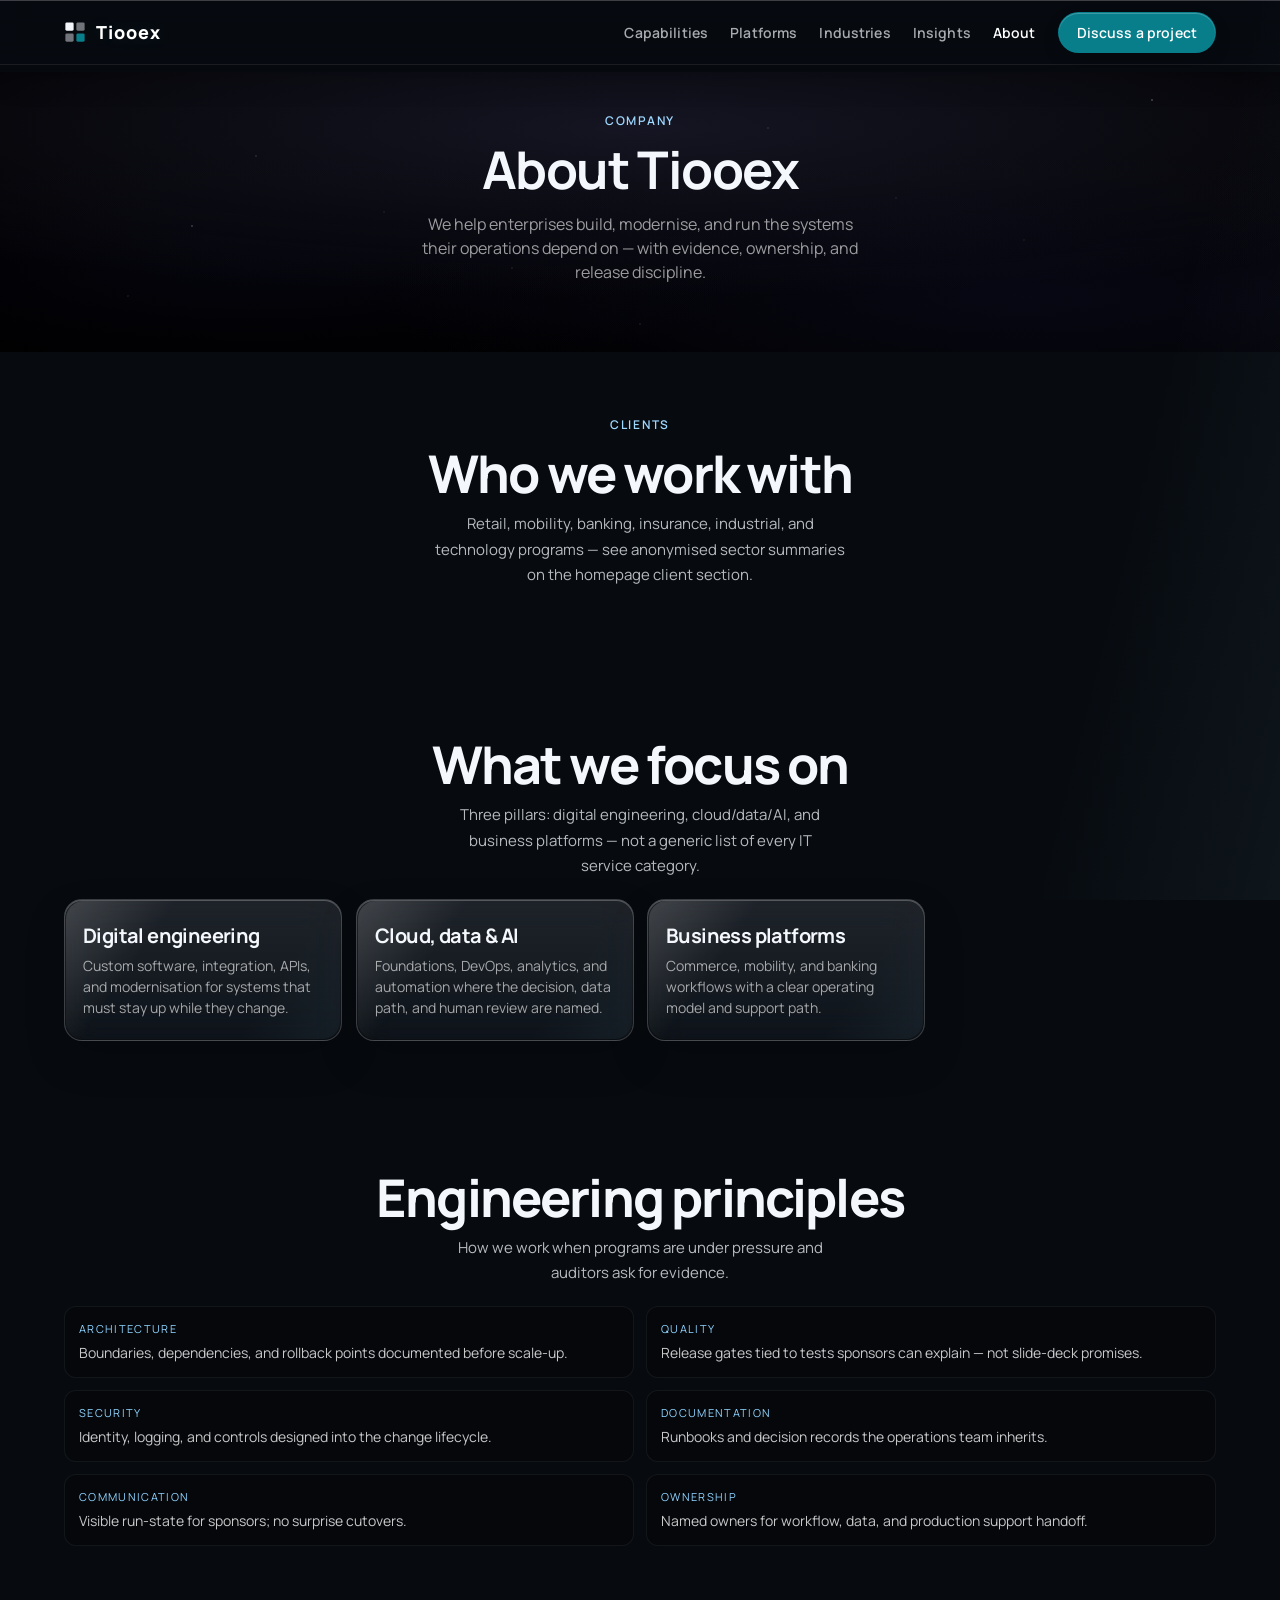
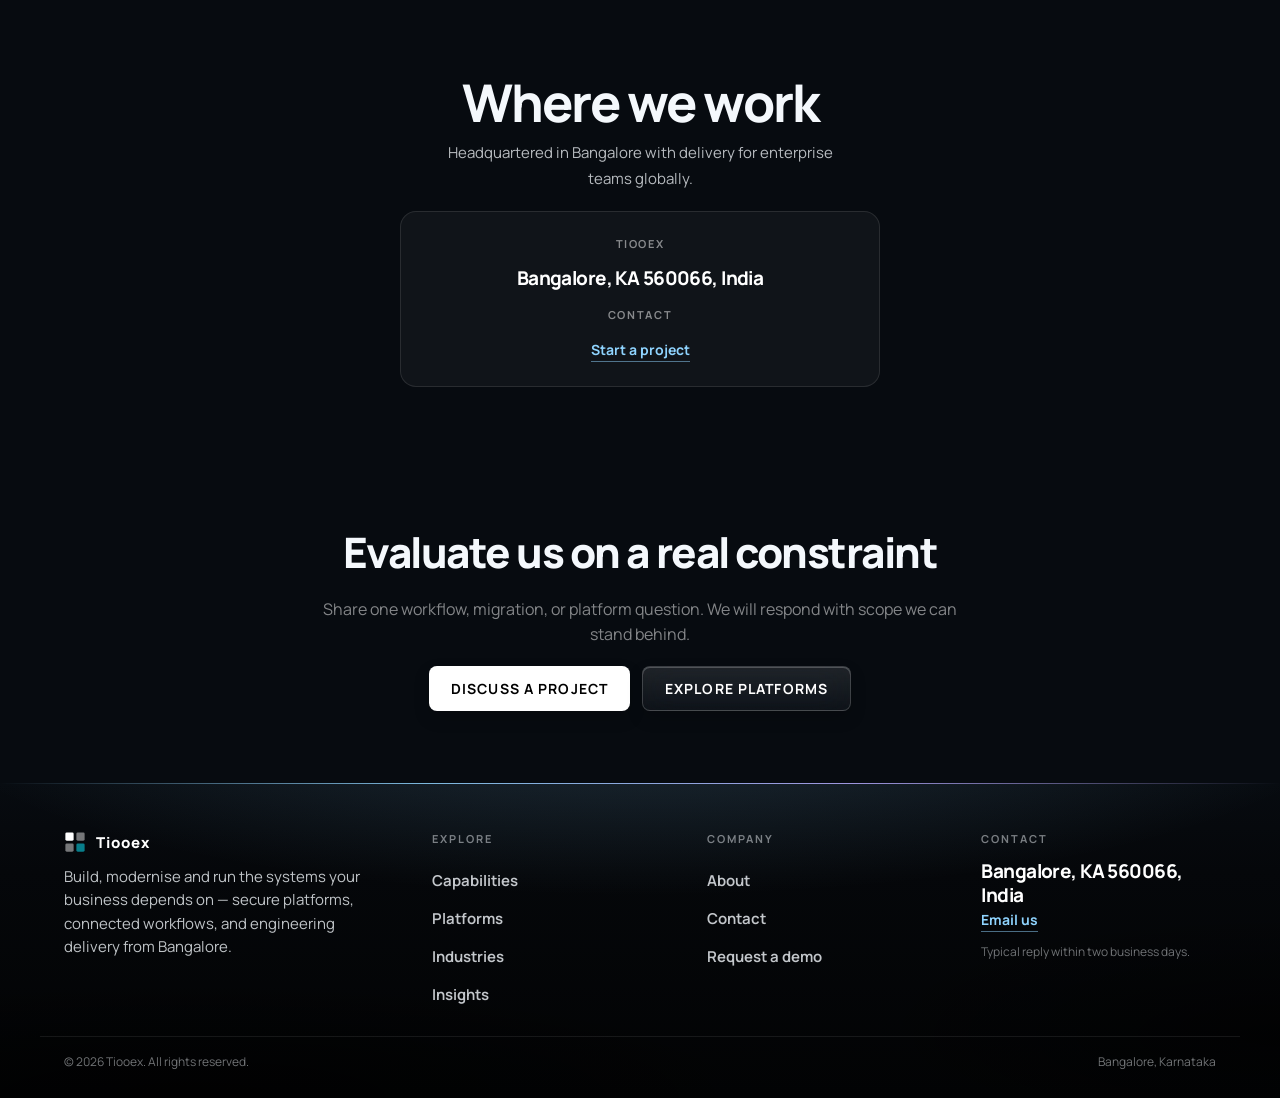
==== commit f5d8c199: "Fix About page hero sizing and section alignment. Use compact hero, site-width grids, stacked pillar" ====
--- a/about.html
+++ b/about.html
@@ -27,7 +27,7 @@
     <div id="chrome-nav"></div>
 
     <main id="main">
-        <section class="hero-full">
+        <section class="hero-full page-about-hero">
             <div class="hero-bg"></div>
             <div class="hero-content reveal text-center">
                 <p class="hero-eyebrow">Company</p>
@@ -66,7 +66,7 @@
         </section>
 
         <section class="seg seg-alt">
-            <header class="seg-head">
+            <header class="seg-head seg-head-center text-center">
                 <h2>Engineering principles</h2>
                 <p class="section-lead">How we work when programs are under pressure and auditors ask for evidence.</p>
             </header>
@@ -80,15 +80,15 @@
             </div>
         </section>
 
-        <section class="seg">
-            <header class="seg-head">
+        <section class="seg text-center">
+            <header class="seg-head seg-head-center">
                 <h2>Where we work</h2>
                 <p class="section-lead">Headquartered in Bangalore with delivery for enterprise teams globally.</p>
             </header>
-            <address class="footer-card reveal site-wrap site-wrap--narrow">
+            <address class="about-location reveal">
                 <p class="footer-heading">Tiooex</p>
                 <p class="footer-place">Bangalore, KA 560066, India</p>
-                <p class="footer-heading" style="margin-top:16px">Contact</p>
+                <p class="footer-heading about-location-contact">Contact</p>
                 <a class="footer-mail" href="contact.html">Start a project</a>
             </address>
         </section>
--- a/styles.css
+++ b/styles.css
@@ -2397,10 +2397,10 @@
     .page-services .hero-full,
     .page-blogs .hero-full{
         height:auto;
-        min-height:600px;
+        min-height:0;
         max-height:none;
     }
-    .home-hero{height:auto;min-height:100vh;min-height:100svh}
+    .home-hero{height:auto;min-height:0}
     .promo-bar{font-size:12px;padding:0 12px}
     .seg-nav a{padding:8px 10px;font-size:12px}
     .swap.is-flip{direction:ltr}
@@ -2423,9 +2423,9 @@
     .stage-canvas{min-height:280px}
     #industries,#engagement{padding:48px 20px}
     #engagement .engage-row{width:100%}
-    .home-hero{height:auto;padding:96px 20px 64px}
+    .home-hero{height:auto;padding:32px var(--site-gutter,20px) 48px}
     .home-open .sky-glow{top:calc(100vh - 150px);top:calc(100svh - 150px);height:260px}
-    .page-home .home-hero .hero-title{
+    .page-home .home-hero .hero-title:not(.hero-title-plain){
         font-size:clamp(38px, 11vw, 64px);
         line-height:1.1;
         letter-spacing:-.04em;
@@ -3358,6 +3358,8 @@
 }
 body{padding-top:var(--nav-height)}
 body.has-promo{padding-top:calc(var(--promo-height) + var(--nav-height))}
+body.has-promo:not(.promo-hidden){--chrome-top:calc(var(--promo-height) + var(--nav-height))}
+body:not(.has-promo),body.promo-hidden{--chrome-top:var(--nav-height)}
 body.has-promo.promo-hidden{padding-top:var(--nav-height)}
 body.has-promo.promo-hidden .site-nav--unified{top:0}
 .promo-bar{
@@ -3401,12 +3403,7 @@
     padding:10px 18px!important;
 }
 .btn-nav-primary:hover{filter:brightness(1.08);background:var(--accent)!important}
-.site-nav--unified .mobile-panel{
-    display:none;
-    margin-top:8px;padding:8px 0 16px;
-    border-top:1px solid rgba(255,255,255,.08);
-}
-.site-nav--unified .mobile-panel.open{display:block}
+.site-nav--unified .mobile-panel{display:none}
 .site-nav--unified .mobile-panel a{
     text-transform:none;font-weight:600;font-size:15px;
     border-radius:10px;margin:2px 0;
@@ -3956,6 +3953,8 @@
 .seg-alt .seg-head,
 .seg-alt .stage,
 .seg-alt .seg-more,
+.page-about .seg-alt .engage-row,
+.page-about .seg-alt .fact-grid,
 #engagement .seg-head,
 #engagement .engage-row,
 #notes .seg-head,
@@ -4206,6 +4205,243 @@
     box-sizing:border-box;
 }
 
+/* About page: compact hero + aligned sections */
+.page-about .hero-full.page-about-hero,
+.page-about .hero-full{
+    min-height:0;
+    height:auto;
+    padding:40px 0 52px;
+    justify-content:flex-start;
+}
+.page-about .hero-title{
+    font-size:clamp(34px,4.5vw,52px);
+    line-height:1.1;
+    letter-spacing:-.03em;
+    color:#f4f8fc;
+}
+.page-about .hero-sub{
+    max-width:46ch;
+    margin-left:auto;
+    margin-right:auto;
+}
+.page-about .seg-alt{padding-left:0;padding-right:0}
+.page-about .seg-alt .engage-row,
+.page-about .seg-alt .fact-grid{margin-top:4px}
+.page-about .fact-grid{max-width:720px;margin-left:auto;margin-right:auto}
+.page-about .engage-row article{text-align:left}
+.page-about .about-location{
+    display:block;
+    max-width:480px;
+    margin:8px auto 0;
+    padding:24px 22px;
+    border-radius:16px;
+    border:1px solid rgba(255,255,255,.1);
+    background:rgba(255,255,255,.04);
+    font-style:normal;
+    text-align:center;
+    box-sizing:border-box;
+}
+.page-about .about-location-contact{margin-top:16px}
+@media(max-width:700px){
+    .page-about .engage-row{
+        display:grid;
+        grid-template-columns:1fr;
+        overflow:visible;
+        overscroll-behavior:auto;
+        scroll-snap-type:none;
+        padding:0;
+        gap:12px;
+    }
+    .page-about .engage-row article{
+        flex:none;
+        width:auto;
+        scroll-snap-align:none;
+    }
+}
+
+/* ===== Mobile polish (all pages) ===== */
+@media(max-width:900px){
+    .site-nav--unified .nav-wrap{
+        height:var(--nav-height);
+        min-height:56px;
+        gap:12px;
+    }
+    .site-nav--unified .brand{
+        min-width:0;
+        flex:1 1 auto;
+        font-size:17px;
+        letter-spacing:.04em;
+    }
+    .site-nav--unified .brand span{
+        overflow:hidden;
+        text-overflow:ellipsis;
+        white-space:nowrap;
+    }
+    .site-nav--unified .mobile-panel{
+        display:none;
+        flex-direction:column;
+        position:fixed;
+        left:0;
+        right:0;
+        top:var(--chrome-top,var(--nav-height));
+        z-index:89;
+        margin:0;
+        padding:10px var(--site-gutter) max(18px,env(safe-area-inset-bottom));
+        max-height:calc(100dvh - var(--chrome-top,var(--nav-height)));
+        overflow-y:auto;
+        overscroll-behavior:contain;
+        border:0;
+        border-top:1px solid rgba(255,255,255,.1);
+        border-radius:0 0 18px 18px;
+        box-shadow:0 22px 48px rgba(0,0,0,.5);
+    }
+    .site-nav--unified .mobile-panel.open{
+        display:flex;
+    }
+    .site-nav--unified .mobile-panel a{
+        min-height:48px;
+        display:flex;
+        align-items:center;
+        padding:12px 14px;
+        border-bottom:1px solid rgba(255,255,255,.06);
+        margin:0;
+    }
+    .site-nav--unified .mobile-panel a:last-child{border-bottom:0}
+    body.menu-open::before{
+        content:"";
+        position:fixed;
+        inset:0;
+        z-index:85;
+        background:rgba(0,0,0,.55);
+        pointer-events:none;
+    }
+    body.menu-open .site-nav--unified{z-index:92}
+    #engagement{padding-left:0;padding-right:0}
+    .steps-section .step-grid{grid-template-columns:1fr 1fr;gap:12px}
+}
+@media(max-width:768px){
+    .hero-full,
+    .page-products .hero-full,
+    .page-services .hero-full,
+    .page-blogs .hero-full,
+    .page-platforms .hero-full,
+    .page-about .hero-full,
+    .page-contact .hero-full{
+        min-height:0;
+        height:auto;
+        padding:24px var(--site-gutter) 40px;
+        justify-content:flex-start;
+        align-items:stretch;
+    }
+    .hero-full .hero-content,
+    .hero-full.hero-split .hero-layout{
+        padding-left:0;
+        padding-right:0;
+    }
+    .hero-full .hero-title,
+    .hero-split .hero-title{
+        font-size:clamp(26px,7.2vw,38px);
+        line-height:1.14;
+        max-width:none;
+    }
+    .hero-sub,.section-lead{font-size:16px;line-height:1.55}
+    .hero-split,
+    .hero-full.hero-split{
+        min-height:0;
+        align-items:flex-start;
+        padding:24px var(--site-gutter) 32px;
+        text-align:left;
+    }
+    .hero-split .hero-layout{grid-template-columns:1fr;gap:20px}
+    .hero-split .hero-content{text-align:center}
+    .page-home .home-hero,
+    .page-home .home-hero--calm{
+        min-height:0;
+        padding:20px var(--site-gutter) 40px;
+        align-items:flex-start;
+        justify-content:flex-start;
+    }
+    .home-hero-copy{
+        width:100%;
+        max-width:none;
+    }
+    .page-home .home-hero .hero-title.hero-title-plain{
+        font-size:clamp(26px,7vw,34px);
+        line-height:1.16;
+        margin-bottom:12px;
+    }
+    .page-home .home-hero .hero-sub{font-size:16px}
+    .home-hero--center .hero-sub{max-width:none}
+    .hero-actions{
+        width:100%;
+        flex-direction:column;
+        align-items:stretch;
+        gap:10px;
+    }
+    .hero-actions .btn{width:100%;justify-content:center;padding:14px 18px}
+    .hero-product-window{margin-top:20px;max-width:none}
+    .promo-bar{
+        white-space:normal;
+        height:auto;
+        min-height:var(--promo-height);
+        padding-top:8px;
+        padding-bottom:8px;
+        line-height:1.35;
+        font-size:12px;
+    }
+    body.has-promo:not(.promo-hidden){
+        padding-top:calc(var(--nav-height) + var(--promo-height) + 8px);
+    }
+    .cap-board{grid-template-columns:1fr}
+    .cap-board a{min-height:56px;padding:14px 16px;font-size:15px}
+    .stage-list button{
+        white-space:normal;
+        font-size:13px;
+        padding:10px 8px;
+        line-height:1.25;
+    }
+    .seg-head h2,.close-seg h2{font-size:clamp(26px,6.5vw,34px)}
+    .home-post-hero .seg{padding-top:44px;padding-bottom:44px}
+    .post-hero-bridge{padding-top:32px;padding-bottom:12px}
+    .post-hero-bridge h2{font-size:clamp(22px,5.5vw,28px)}
+    .use-card{padding:18px 16px}
+    .client-card{padding:18px 16px}
+    .preview-grid{grid-template-columns:1fr!important}
+    .inquiry-form .field input,
+    .inquiry-form .field select,
+    .inquiry-form .field textarea{font-size:16px}
+    .jumpbar{
+        width:calc(100% - 2 * var(--site-gutter));
+        margin-left:auto;
+        margin-right:auto;
+        top:calc(var(--chrome-top,var(--nav-height)) + 8px);
+    }
+    .seg-nav{top:calc(var(--chrome-top,var(--nav-height)) + 8px)}
+}
+@media(max-width:640px){
+    :root{--nav-height:60px;--site-gutter:16px}
+    .steps-section .step-grid{grid-template-columns:1fr}
+    .stage-list{grid-template-columns:1fr}
+    .stage-list button{min-height:44px}
+    .plat-copy h2{font-size:clamp(22px,6vw,28px)}
+    .plat-visual svg{max-width:100%;height:auto}
+    .swap-visual svg{max-width:100%;height:auto}
+    .scene-svg{width:100%}
+    .filter-bar{margin-top:16px}
+    .pill-tag,.plat-jump a,.post-hero-jump a{min-height:44px;display:inline-flex;align-items:center}
+    .footer-brand-block .footer-lead{font-size:14px}
+    .site-footer--unified .footer-links a{
+        min-height:44px;
+        display:inline-flex;
+        align-items:center;
+    }
+    .form-note{font-size:13px;line-height:1.45}
+    .page-contact .field[style*="flex-direction:row"]{
+        flex-direction:row!important;
+        align-items:flex-start!important;
+    }
+}
+
 @media(prefers-reduced-motion:reduce){
     *:not(.stage-canvas *){animation:none !important;transition:none !important}
     html,body,
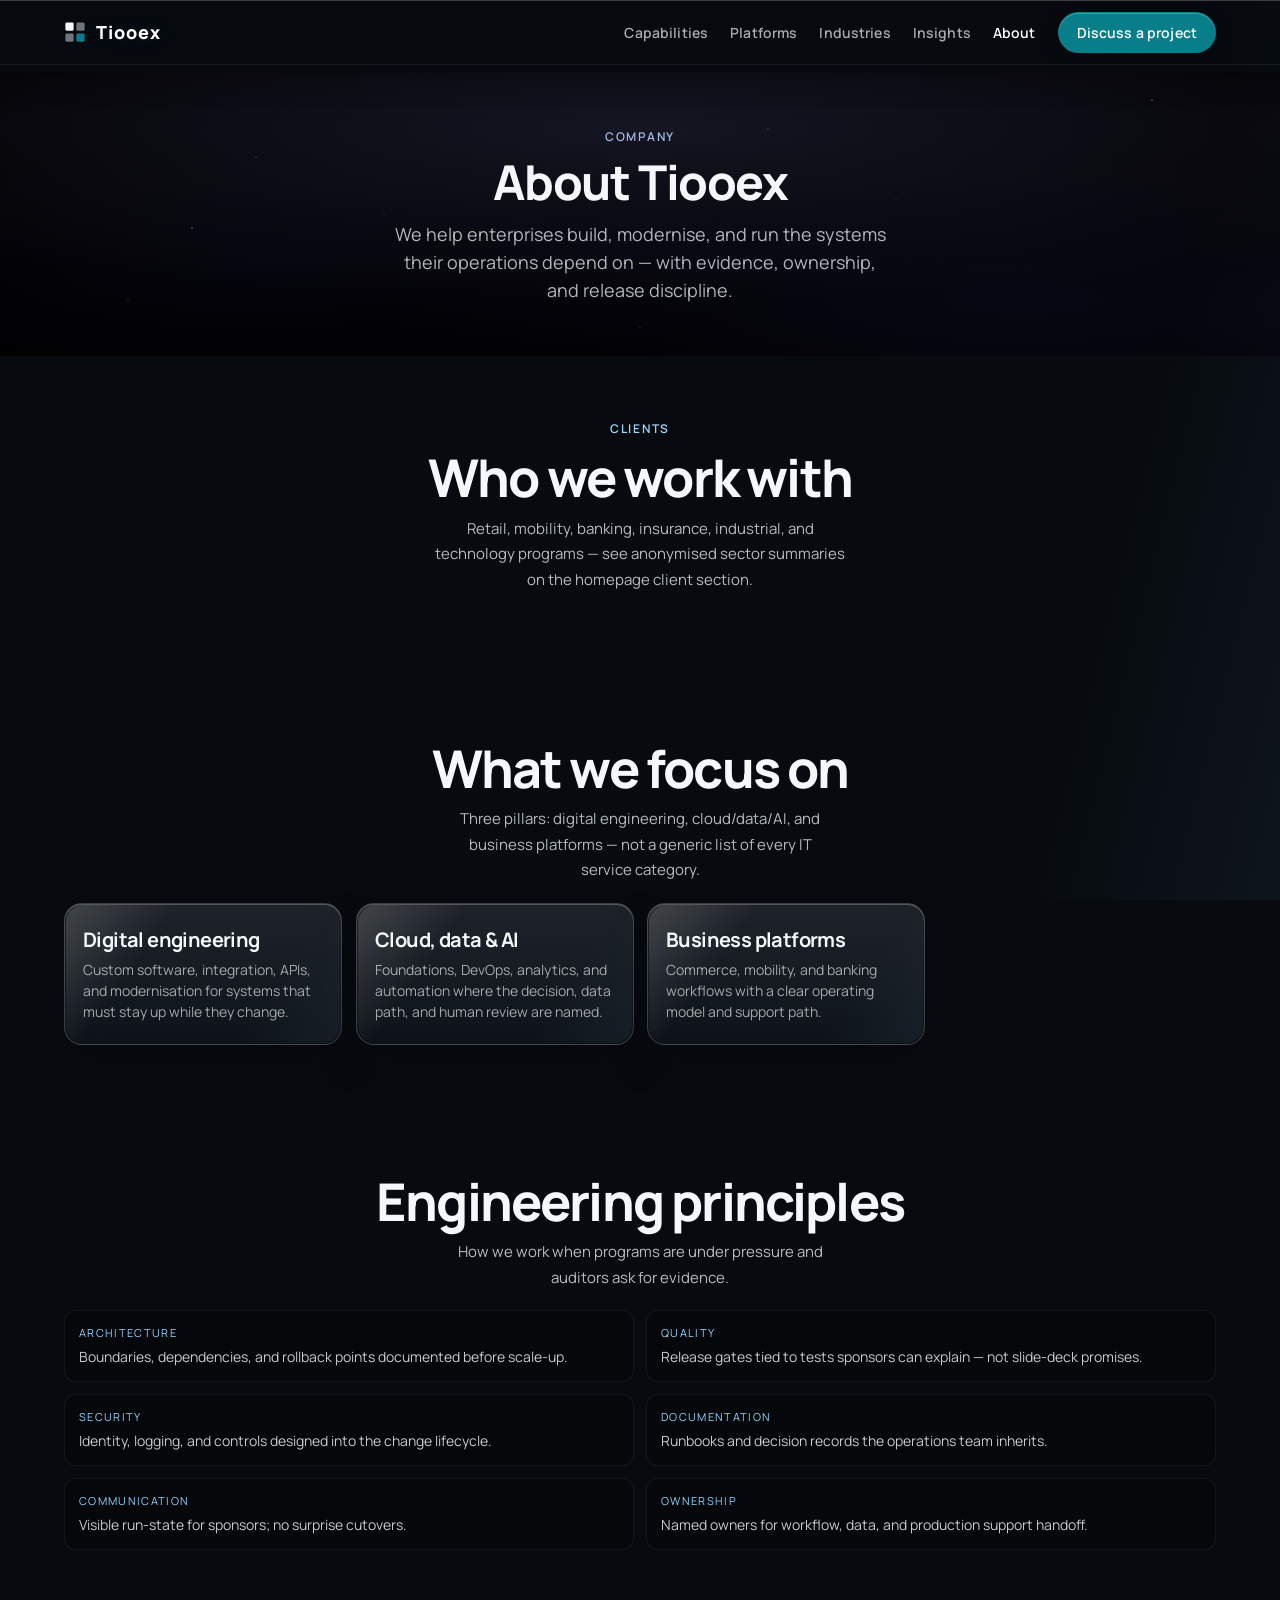
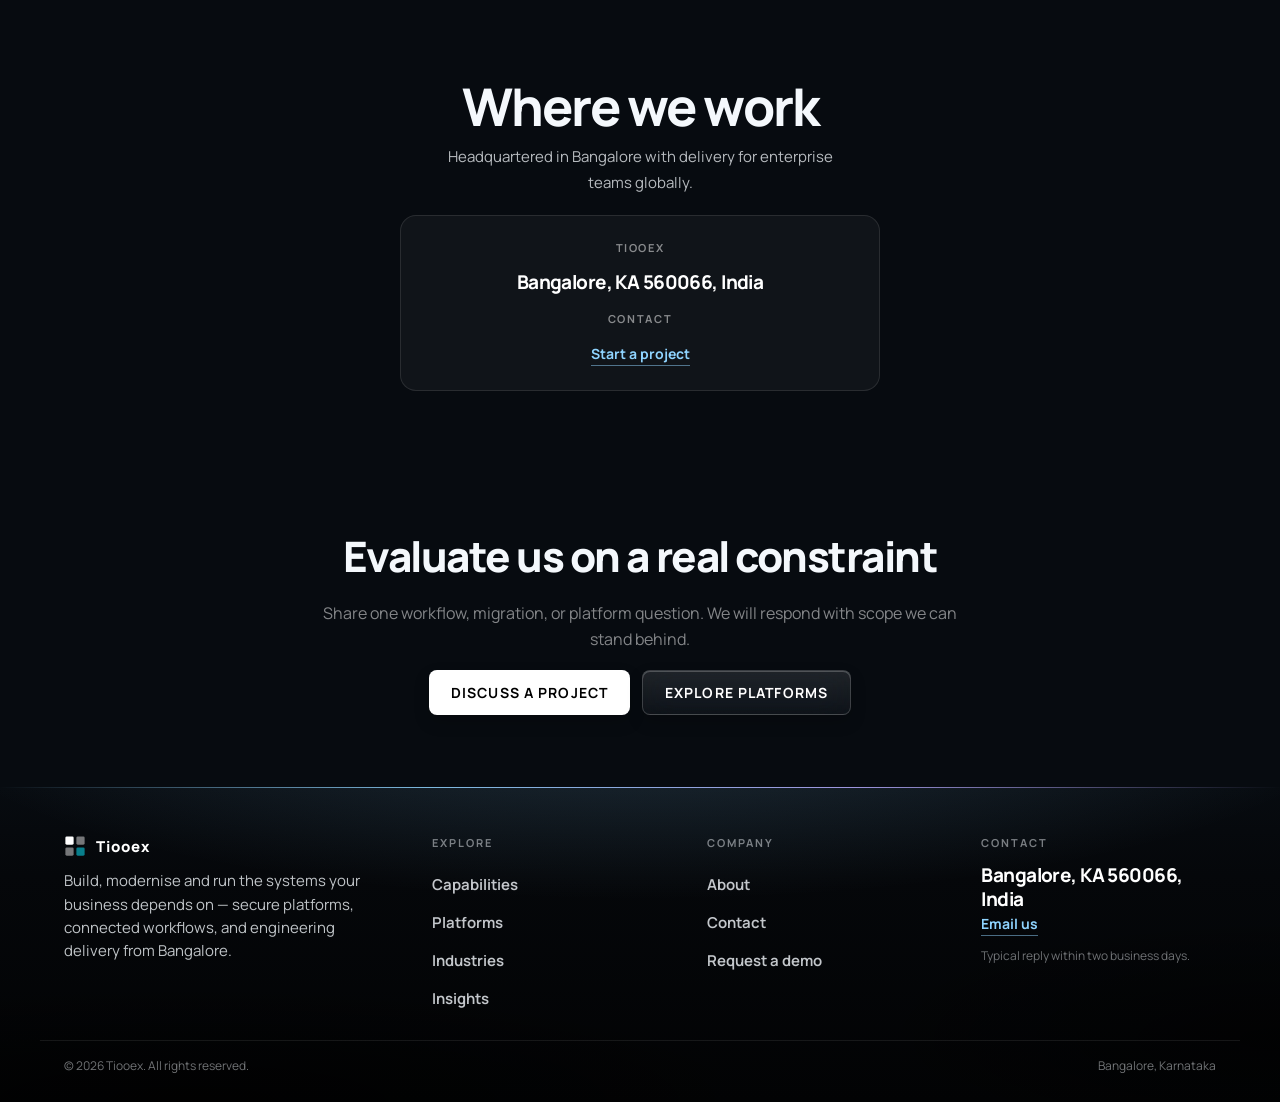
==== commit 8f3ee401: "Standardize page heroes for web and mobile with shared page-hero pattern. Unified typography, spacin" ====
--- a/about.html
+++ b/about.html
@@ -27,7 +27,7 @@
     <div id="chrome-nav"></div>
 
     <main id="main">
-        <section class="hero-full page-about-hero">
+        <section class="hero-full page-hero">
             <div class="hero-bg"></div>
             <div class="hero-content reveal text-center">
                 <p class="hero-eyebrow">Company</p>
--- a/styles.css
+++ b/styles.css
@@ -210,19 +210,18 @@
     background:rgba(255,255,255,0.05);
 }
 
-/* ── Hero (full-screen) ── */
+/* ── Hero (inner pages use .page-hero for the shared standard) ── */
 .hero-full{
     position:relative;
     width:100%;
     height:auto;
-    min-height:100vh;
-    min-height:100dvh;
+    min-height:0;
     display:flex;
     flex-direction:column;
-    justify-content:center;
-    align-items:center;
+    justify-content:flex-start;
+    align-items:stretch;
     text-align:center;
-    padding:128px 24px 72px;
+    padding:48px 0 56px;
     overflow:hidden;
 }
 .hero-bg{
@@ -1587,7 +1586,14 @@
 }
 .section-kicker,.fs-eyebrow,.hero-eyebrow{color:#b7d0ff}
 .hero-split{
-    min-height:100vh;align-items:flex-end;text-align:left;padding:150px 24px 72px;
+    min-height:0;align-items:flex-start;text-align:center;padding:var(--hero-pad-top,48px) 0 var(--hero-pad-bottom,56px);
+}
+.hero-split.page-hero .hero-content{text-align:center;max-width:none}
+.hero-split.page-hero .hero-title{
+    font-size:var(--hero-title-size);
+    max-width:none;
+    margin-left:auto;
+    margin-right:auto;
 }
 .hero-layout{
     position:relative;z-index:1;width:min(1120px,100%);
@@ -1726,7 +1732,7 @@
 .outcome-row span{display:block;font-size:11px;letter-spacing:0.12em;text-transform:uppercase;color:#b7d0ff;margin-bottom:4px}
 .outcome-row strong{font-size:14px;font-weight:650;line-height:1.4}
 .page-products .hero-full,.page-services .hero-full,.page-blogs .hero-full{
-    width:100%;height:auto;min-height:100vh;min-height:100dvh;padding:96px 24px 72px;
+    width:100%;height:auto;min-height:0;padding:48px 0 56px;
 }
 .overlay{position:fixed;inset:0;z-index:140}
 .overlay-scrim{position:absolute;inset:0;background:rgba(0,0,0,0.62);backdrop-filter:blur(6px)}
@@ -1819,13 +1825,12 @@
     z-index:1;
     width:100%;
     height:auto;
-    min-height:100vh;
-    min-height:100dvh;
+    min-height:0;
     display:flex;
-    align-items:center;
+    align-items:flex-start;
     justify-content:center;
     text-align:center;
-    padding:88px 24px 72px;
+    padding:var(--hero-pad-top,48px) 0 var(--hero-pad-bottom,56px);
     overflow:hidden;
     background:transparent;
 }
@@ -2364,9 +2369,7 @@
 }
 .home-hero-text .hero-actions{justify-content:flex-start}
 .page-home .home-hero .hero-title.hero-title-plain{
-    font-size:clamp(34px,4.2vw,52px);
     line-height:1.12;
-    max-width:none;
     margin:0 0 16px;
 }
 .page-home .home-hero .hero-title.hero-title-plain span{display:inline}
@@ -2650,10 +2653,12 @@
 #engagement .engage-row article:nth-child(even) .quarters span::after,
 #engagement .engage-row article:nth-child(even) .span-label{background:transparent;color:#b9a6ff}
 #engagement .engage-row article:nth-child(even) .quarters span::after{background:#b9a6ff}
-.page-products .hero-title{color:#f4f8fc}
-.page-services .hero-title{color:#f4f8fc}
-.page-blogs .hero-title{color:#f4f8fc}
-.hero-title{font-size:clamp(48px,6vw,84px)}
+.page-products .page-hero .hero-title,
+.page-services .page-hero .hero-title,
+.page-blogs .page-hero .hero-title,
+.page-platforms .page-hero .hero-title,
+.page-about .page-hero .hero-title,
+.page-contact .page-hero .hero-title{color:#f4f8fc}
 .site-footer{
     position:relative;
     overflow:hidden;
@@ -3681,8 +3686,10 @@
 }
 .page-home .home-hero::before{display:none}
 .page-home .home-hero--calm{
-    min-height:min(92vh,920px);
-    padding:100px 24px 80px;
+    min-height:0;
+    padding:var(--hero-pad-top) 0 var(--hero-pad-bottom);
+    align-items:stretch;
+    justify-content:flex-start;
 }
 .page-home .home-hero .hero-eyebrow{
     color:var(--home-accent);
@@ -3695,7 +3702,6 @@
 }
 .page-home .home-hero .hero-sub{
     color:var(--home-text-muted);
-    font-size:clamp(17px,2.2vw,20px);
     animation:homeEnter .6s cubic-bezier(.22,1,.36,1) .2s both;
 }
 .page-home .home-hero .hero-actions{
@@ -3900,6 +3906,12 @@
     --site-max:1200px;
     --site-gutter:clamp(16px,4vw,24px);
     --site-edge:max(var(--site-gutter), calc((100% - var(--site-max)) / 2));
+    --hero-pad-top:clamp(28px,5vw,56px);
+    --hero-pad-bottom:clamp(36px,4.5vw,52px);
+    --hero-title-size:clamp(32px,4.2vw,48px);
+    --hero-title-size-home:clamp(34px,4.8vw,54px);
+    --hero-sub-size:clamp(16px,2.1vw,18px);
+    --hero-sub-max:46ch;
 }
 html{overflow-x:clip}
 main{width:100%}
@@ -3997,7 +4009,8 @@
 }
 .post-hero-bridge,
 .post-hero-jump{padding-left:var(--site-gutter);padding-right:var(--site-gutter)}
-.hero-full .hero-content{
+.hero-full .hero-content,
+.page-hero .hero-content{
     box-sizing:border-box;
     width:100%;
     max-width:var(--site-max);
@@ -4005,6 +4018,86 @@
     margin-right:auto;
     padding-left:var(--site-gutter);
     padding-right:var(--site-gutter);
+}
+/* Standard page hero — all inner pages + home variant */
+.hero-full.page-hero,
+.home-hero.page-hero{
+    min-height:0;
+    height:auto;
+    padding:var(--hero-pad-top) 0 var(--hero-pad-bottom);
+    justify-content:flex-start;
+    align-items:stretch;
+    text-align:center;
+}
+.page-hero .hero-eyebrow{
+    font-size:12px;
+    font-weight:600;
+    letter-spacing:.14em;
+    text-transform:uppercase;
+    color:rgba(183,208,255,.88);
+    margin:0 auto 10px;
+}
+.page-hero .hero-title{
+    font-size:var(--hero-title-size);
+    font-weight:750;
+    line-height:1.12;
+    letter-spacing:-.03em;
+    text-transform:none;
+    max-width:none;
+    width:100%;
+    margin:0 auto 12px;
+    color:#f4f8fc;
+}
+.page-hero .hero-sub{
+    font-size:var(--hero-sub-size);
+    line-height:1.55;
+    color:rgba(244,248,252,.72);
+    max-width:var(--hero-sub-max);
+    margin:0 auto;
+}
+.page-hero .hero-note,
+.page-hero .form-note{
+    max-width:var(--hero-sub-max);
+    margin:14px auto 0;
+    font-size:14px;
+    line-height:1.5;
+    color:rgba(244,248,252,.55);
+}
+.page-hero--home{
+    padding-left:0;
+    padding-right:0;
+}
+.page-hero--home .home-hero-copy{
+    width:100%;
+    max-width:var(--site-max);
+    margin:0 auto;
+    padding-left:var(--site-gutter);
+    padding-right:var(--site-gutter);
+    box-sizing:border-box;
+}
+.page-hero--home .hero-title.hero-title-plain{
+    font-size:var(--hero-title-size-home);
+    line-height:1.14;
+    max-width:22ch;
+    margin-left:auto;
+    margin-right:auto;
+}
+.page-hero--home .hero-sub{
+    max-width:var(--hero-sub-max);
+    margin-left:auto;
+    margin-right:auto;
+}
+.page-hero--home .hero-actions{
+    justify-content:center;
+}
+@media(max-width:768px){
+    .page-hero .hero-title{font-size:clamp(28px,7vw,36px)}
+    .page-hero--home .hero-title.hero-title-plain{
+        font-size:clamp(28px,7.2vw,38px);
+        max-width:none;
+    }
+    .page-hero .hero-sub{font-size:16px}
+    .page-hero--home .hero-product-window{display:none}
 }
 .hero-full.hero-split .hero-layout{
     box-sizing:border-box;
@@ -4170,7 +4263,7 @@
     .toolbar{flex-direction:column;gap:12px}
     .toolbar .pill-row{justify-content:flex-start}
     .cap-board{grid-template-columns:1fr}
-    .hero-full{min-height:auto;padding-top:96px;padding-bottom:56px}
+    .hero-full:not(.page-hero){min-height:auto;padding-top:48px;padding-bottom:48px}
     .seg{padding-top:48px;padding-bottom:48px}
     .home-post-hero .seg{padding-top:56px;padding-bottom:56px}
     .plat-jump{justify-content:flex-start;overflow-x:auto;flex-wrap:nowrap;overscroll-behavior-x:contain;padding-bottom:20px}
@@ -4205,25 +4298,7 @@
     box-sizing:border-box;
 }
 
-/* About page: compact hero + aligned sections */
-.page-about .hero-full.page-about-hero,
-.page-about .hero-full{
-    min-height:0;
-    height:auto;
-    padding:40px 0 52px;
-    justify-content:flex-start;
-}
-.page-about .hero-title{
-    font-size:clamp(34px,4.5vw,52px);
-    line-height:1.1;
-    letter-spacing:-.03em;
-    color:#f4f8fc;
-}
-.page-about .hero-sub{
-    max-width:46ch;
-    margin-left:auto;
-    margin-right:auto;
-}
+/* About page: aligned sections */
 .page-about .seg-alt{padding-left:0;padding-right:0}
 .page-about .seg-alt .engage-row,
 .page-about .seg-alt .fact-grid{margin-top:4px}
@@ -4320,66 +4395,20 @@
     .steps-section .step-grid{grid-template-columns:1fr 1fr;gap:12px}
 }
 @media(max-width:768px){
-    .hero-full,
-    .page-products .hero-full,
-    .page-services .hero-full,
-    .page-blogs .hero-full,
-    .page-platforms .hero-full,
-    .page-about .hero-full,
-    .page-contact .hero-full{
-        min-height:0;
-        height:auto;
-        padding:24px var(--site-gutter) 40px;
-        justify-content:flex-start;
-        align-items:stretch;
-    }
-    .hero-full .hero-content,
-    .hero-full.hero-split .hero-layout{
-        padding-left:0;
-        padding-right:0;
-    }
-    .hero-full .hero-title,
-    .hero-split .hero-title{
-        font-size:clamp(26px,7.2vw,38px);
-        line-height:1.14;
-        max-width:none;
+    :root{
+        --hero-pad-top:24px;
+        --hero-pad-bottom:36px;
     }
     .hero-sub,.section-lead{font-size:16px;line-height:1.55}
-    .hero-split,
-    .hero-full.hero-split{
-        min-height:0;
-        align-items:flex-start;
-        padding:24px var(--site-gutter) 32px;
-        text-align:left;
-    }
-    .hero-split .hero-layout{grid-template-columns:1fr;gap:20px}
-    .hero-split .hero-content{text-align:center}
-    .page-home .home-hero,
-    .page-home .home-hero--calm{
-        min-height:0;
-        padding:20px var(--site-gutter) 40px;
-        align-items:flex-start;
-        justify-content:flex-start;
-    }
-    .home-hero-copy{
-        width:100%;
-        max-width:none;
-    }
-    .page-home .home-hero .hero-title.hero-title-plain{
-        font-size:clamp(26px,7vw,34px);
-        line-height:1.16;
-        margin-bottom:12px;
-    }
-    .page-home .home-hero .hero-sub{font-size:16px}
-    .home-hero--center .hero-sub{max-width:none}
+    .page-hero--home .hero-actions,
     .hero-actions{
         width:100%;
         flex-direction:column;
         align-items:stretch;
         gap:10px;
     }
+    .page-hero--home .hero-actions .btn,
     .hero-actions .btn{width:100%;justify-content:center;padding:14px 18px}
-    .hero-product-window{margin-top:20px;max-width:none}
     .promo-bar{
         white-space:normal;
         height:auto;
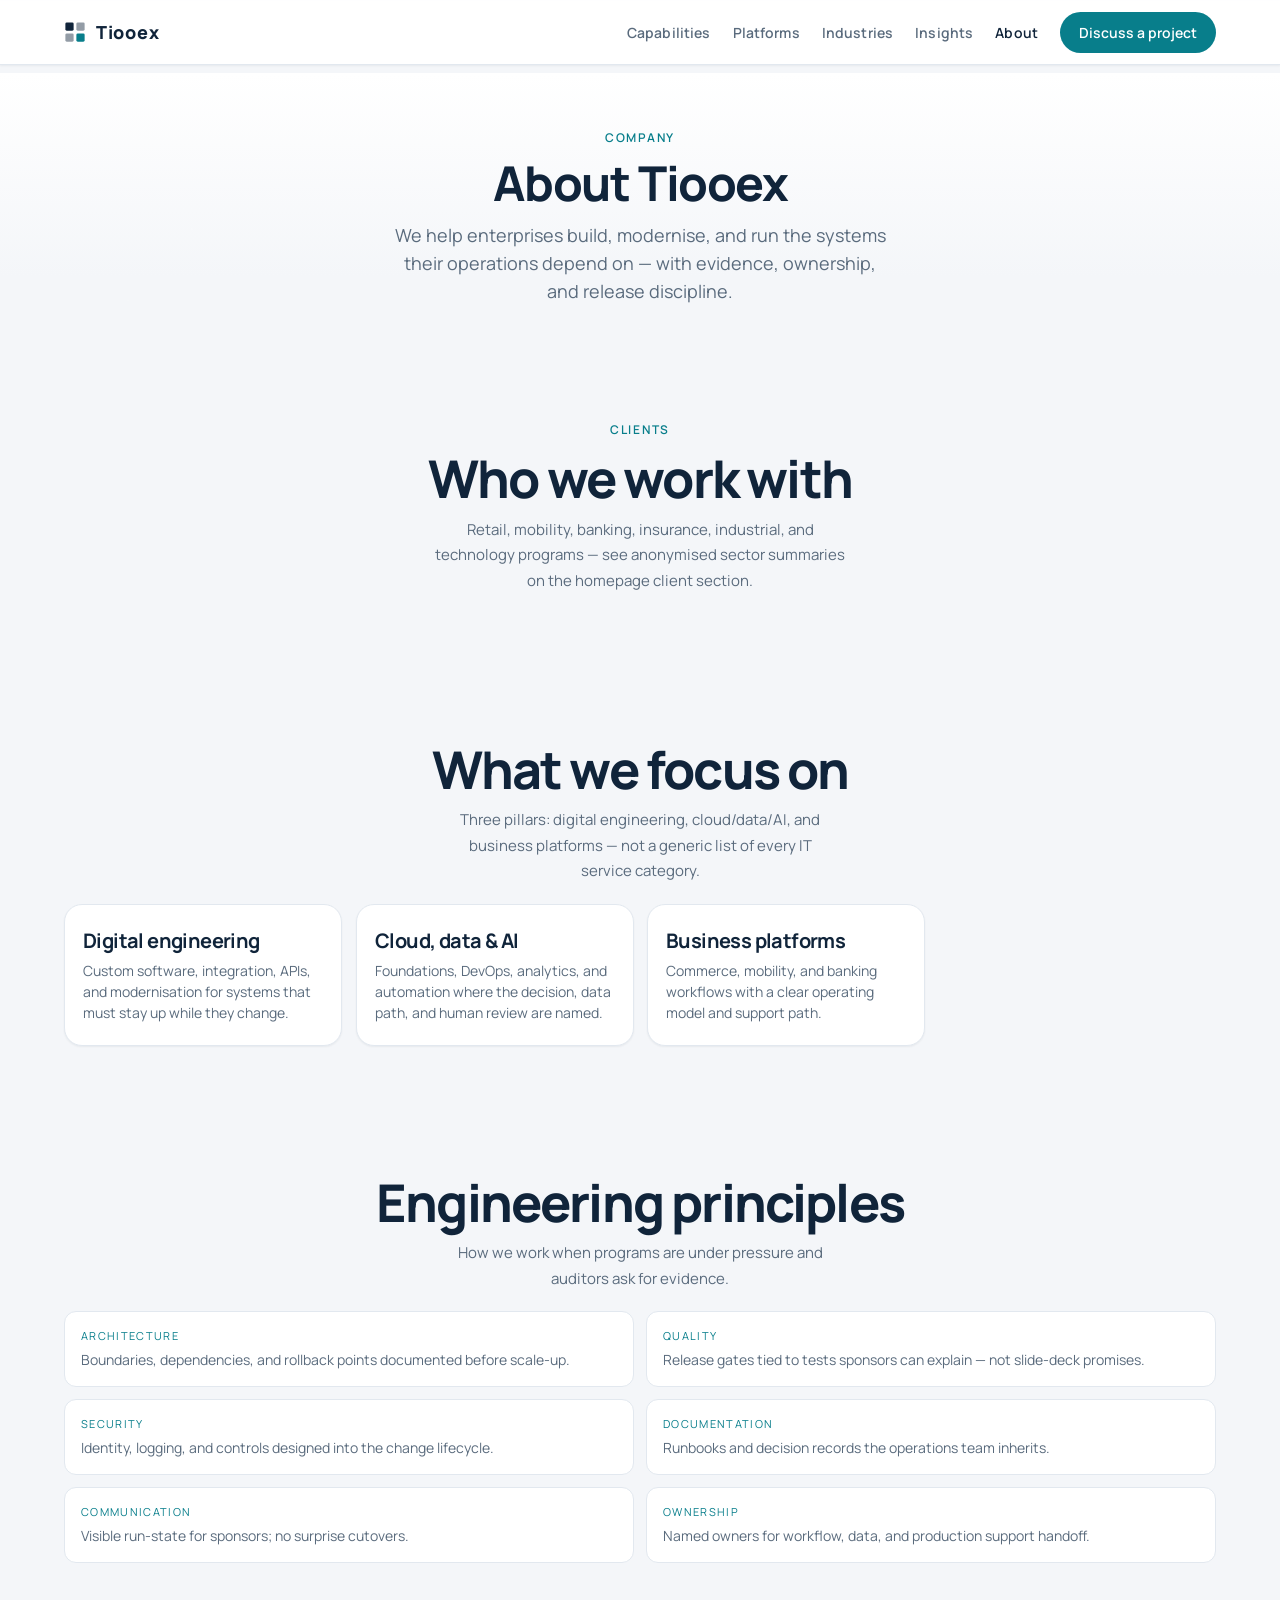
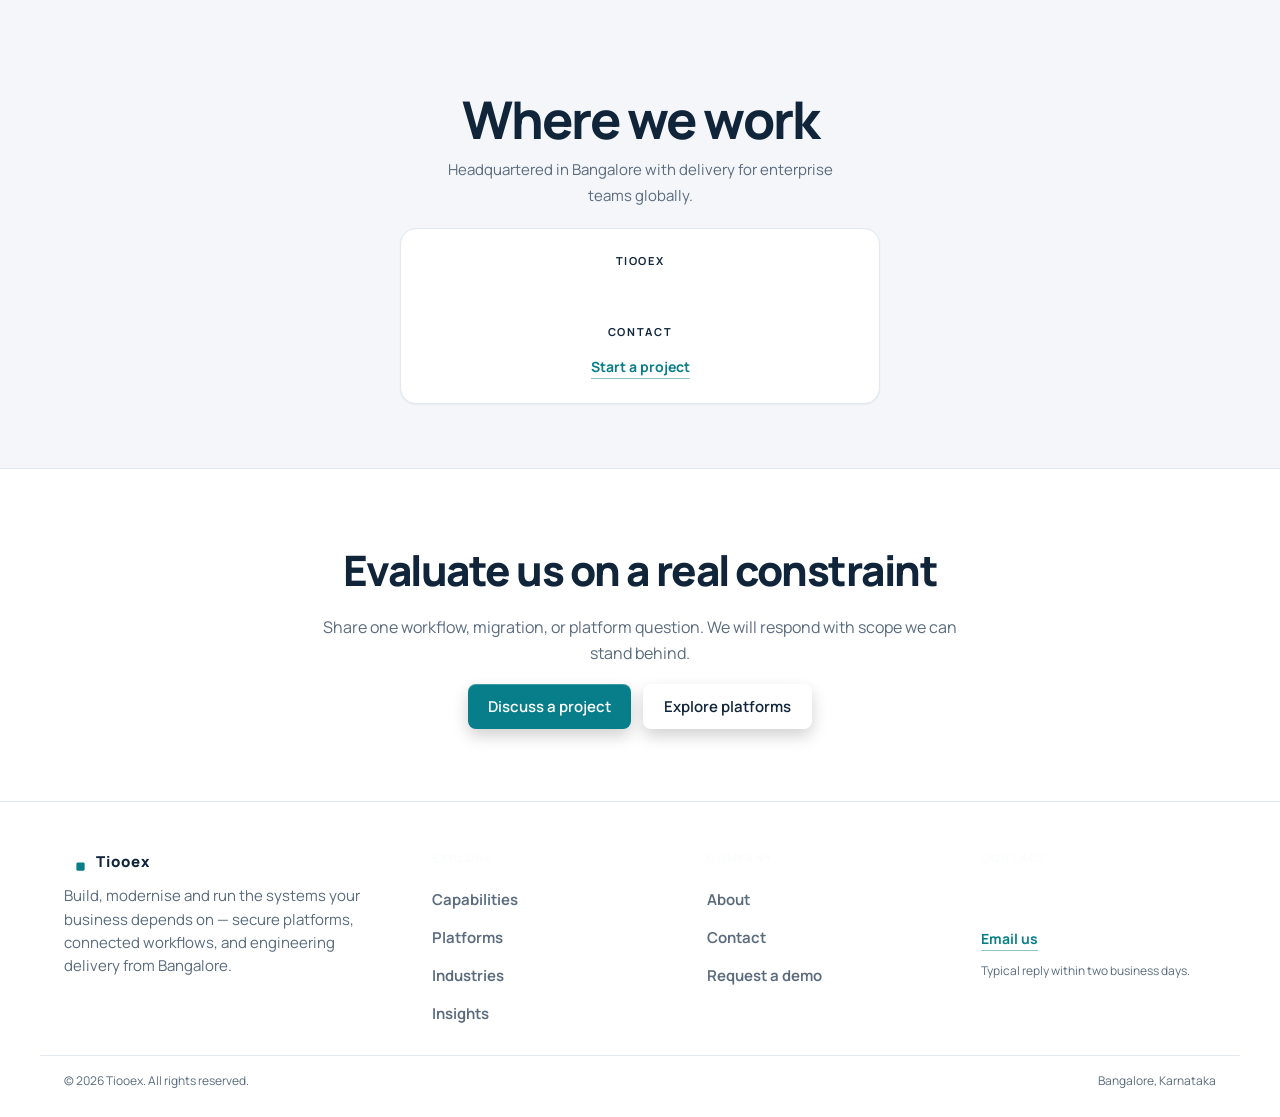
==== commit 4d6447d8: "Apply light professional theme with standard cards and calmer UI. Replace dark glass/3D styling with" ====
--- a/about.html
+++ b/about.html
@@ -12,7 +12,7 @@
     <meta property="og:url" content="https://www.tiooex.in/about.html">
     <link rel="canonical" href="https://www.tiooex.in/about.html">
     <link rel="icon" href="favicon.svg" type="image/svg+xml">
-    <meta name="theme-color" content="#070b10">
+    <meta name="theme-color" content="#f4f6f9">
     <link rel="stylesheet" href="https://fonts.googleapis.com/css2?family=Manrope:wght@400;500;600;700;800&display=swap">
     <link rel="stylesheet" href="styles.css">
     <script>document.documentElement.classList.add("js")</script>
--- a/styles.css
+++ b/styles.css
@@ -8,8 +8,8 @@
 body{scroll-behavior:smooth}
 body{
     font-family:'Manrope',system-ui,-apple-system,sans-serif;
-    background:#070b10;
-    color:#f4f8fc;
+    background:#f4f6f9;
+    color:#10243a;
     overflow-x:hidden;
     -webkit-font-smoothing:antialiased;
     -moz-osx-font-smoothing:grayscale;
@@ -182,32 +182,33 @@
     display:inline-flex;
     align-items:center;
     justify-content:center;
-    padding:12px 22px;
+    padding:11px 20px;
     border-radius:8px;
     border:none;
-    font-weight:700;
-    font-size:14px;
-    letter-spacing:0.08em;
-    text-transform:uppercase;
-    transition:all 0.25s;
+    font-weight:600;
+    font-size:15px;
+    letter-spacing:0;
+    text-transform:none;
+    transition:background .2s,border-color .2s,color .2s,box-shadow .2s;
     cursor:pointer;
 }
 .btn-primary{
-    background:#fff;
-    color:#000;
+    background:var(--accent,#087e8b);
+    color:#fff;
+    box-shadow:var(--shadow-sm,0 1px 2px rgba(16,36,58,.06));
 }
 .btn-primary:hover{
-    background:rgba(255,255,255,0.88);
-    transform:translateY(-1px);
+    background:var(--accent-hover,#066970);
+    transform:none;
 }
 .btn-secondary{
-    background:transparent;
-    border:1px solid rgba(255,255,255,0.25);
-    color:#fff;
+    background:var(--surface,#fff);
+    border:1px solid var(--border-strong,#cfd8e3);
+    color:var(--ink,#10243a);
 }
 .btn-secondary:hover{
-    border-color:rgba(255,255,255,0.5);
-    background:rgba(255,255,255,0.05);
+    border-color:var(--accent,#087e8b);
+    background:var(--surface-2,#f4f6f9);
 }
 
 /* ── Hero (inner pages use .page-hero for the shared standard) ── */
@@ -1547,8 +1548,8 @@
 }
 
 /* ── Refinement: type, focus, density, interactive panels ── */
-html{color-scheme:dark}
-body{background:#07080d}
+html{color-scheme:light}
+body{background:#f4f6f9}
 .sr-only{
     position:absolute;width:1px;height:1px;padding:0;margin:-1px;overflow:hidden;
     clip:rect(0,0,0,0);white-space:nowrap;border:0;
@@ -3352,11 +3353,19 @@
 
 /* ── Unified chrome (Parallel-inspired clean layout) ── */
 :root{
-    --ink:#10243A;
-    --surface:#F7F9FB;
-    --accent:#087E8B;
-    --accent-soft:rgba(8,126,139,.18);
-    --text-muted:rgba(244,248,252,.68);
+    --ink:#10243a;
+    --ink-muted:#5a6b7d;
+    --surface:#ffffff;
+    --surface-2:#f4f6f9;
+    --surface-3:#eef2f6;
+    --border:#e2e8ef;
+    --border-strong:#cfd8e3;
+    --accent:#087e8b;
+    --accent-hover:#066970;
+    --accent-soft:rgba(8,126,139,.1);
+    --shadow-sm:0 1px 2px rgba(16,36,58,.06);
+    --shadow-md:0 8px 24px rgba(16,36,58,.08);
+    --text-muted:#5a6b7d;
     --nav-height:72px;
     --promo-height:38px;
     --sticky-top:calc(var(--nav-height) + 12px);
@@ -4471,6 +4480,262 @@
     }
 }
 
+/* ═══ Light professional theme — calm surfaces, standard cards ═══ */
+.progress{background:var(--accent,#087e8b)}
+.promo-bar{
+    background:var(--surface-3,#eef2f6);
+    color:var(--ink-muted);
+    border-bottom-color:var(--border);
+}
+.promo-bar a{color:var(--accent)}
+.site-nav--unified,
+.site-nav--unified.scrolled,
+body.menu-open .site-nav--unified{
+    background:rgba(255,255,255,.94);
+    backdrop-filter:saturate(1.2) blur(10px);
+    border-bottom:1px solid var(--border);
+    box-shadow:var(--shadow-sm);
+}
+.site-nav--unified .brand span{color:var(--ink)}
+.site-nav .brand{text-shadow:none;letter-spacing:.04em;text-transform:none}
+.cap-board a{color:var(--ink)}
+.site-nav--unified .nav-links a{color:var(--ink-muted)}
+.site-nav--unified .nav-links a:hover,
+.site-nav--unified .nav-links a[aria-current="page"]{color:var(--ink)}
+.mobile-toggle{color:var(--ink)}
+.site-nav--unified .mobile-panel{
+    background:var(--surface);
+    border-color:var(--border);
+    box-shadow:var(--shadow-md);
+}
+.site-nav--unified .mobile-panel a{
+    color:var(--ink-muted);
+    border-bottom-color:var(--border);
+}
+.site-nav--unified .mobile-panel a:hover{color:var(--ink);background:var(--surface-2)}
+body.menu-open::before{background:rgba(16,36,58,.35)}
+.hero-bg{
+    background:linear-gradient(180deg,#fff 0%,var(--surface-2) 72%)!important;
+}
+.hero-bg::before{display:none!important}
+.page-hero .hero-eyebrow,
+.hero-eyebrow{color:var(--accent);opacity:1}
+.page-hero .hero-sub,
+.hero-sub{color:var(--ink-muted)}
+.page-hero .hero-title,
+.page-products .page-hero .hero-title,
+.page-services .page-hero .hero-title,
+.page-blogs .page-hero .hero-title,
+.page-platforms .page-hero .hero-title,
+.page-about .page-hero .hero-title,
+.page-contact .page-hero .hero-title{color:var(--ink)}
+.section-lead,
+.seg-head .section-lead{color:var(--ink-muted)}
+.seg-head h2,.close-seg h2,.cta-title{color:var(--ink)}
+.hero-product-window,.scroll-cue{display:none!important}
+.cap-card,
+.insight-card,
+.cap-board a,
+.engage-row article,
+.client-card,
+.use-card,
+.outcome-chip,
+.preview-card,
+.note-list a,
+.pill-tag,
+.plat-jump a,
+.plat-detail,
+.inline-detail-card,
+.about-location,
+.search-field input,
+.field input,
+.field select,
+.field textarea{
+    background:var(--surface)!important;
+    backdrop-filter:none!important;
+    -webkit-backdrop-filter:none!important;
+    border:1px solid var(--border)!important;
+    box-shadow:var(--shadow-sm)!important;
+    transform:none!important;
+    transform-style:flat!important;
+}
+.cap-card::after,
+.insight-card::after,
+.engage-row article::after,
+.plat-visual::after,
+.footer-card::after{display:none!important}
+.cap-card:hover,
+.insight-card:hover,
+.cap-board a:hover,
+.engage-row article:hover,
+.client-card:hover,
+.note-list a:hover,
+.pill-tag:hover,
+.pill-tag.active{
+    border-color:var(--accent)!important;
+    box-shadow:var(--shadow-md)!important;
+    transform:translateY(-2px)!important;
+    background:var(--surface)!important;
+}
+.cap-card h3,
+.insight-card h3{
+    text-transform:none;
+    font-weight:650;
+    font-size:1.05rem;
+    letter-spacing:-.02em;
+    color:var(--ink);
+}
+.cap-card p,
+.insight-card p,
+.engage-row p{color:var(--ink-muted)}
+.cap-icon svg,
+.insight-card-icon svg{filter:none!important}
+.use-shell{
+    background:var(--surface);
+    border-color:var(--border);
+    box-shadow:var(--shadow-sm);
+}
+.use-grid{background:var(--border)}
+.use-card{background:var(--surface);color:var(--ink)}
+.use-card:hover{background:var(--surface-2)}
+.use-card.is-active{
+    background:var(--accent-soft);
+    box-shadow:inset 0 0 0 1px rgba(8,126,139,.35)!important;
+}
+.use-card h3{color:var(--ink)}
+.use-card p{color:var(--ink-muted)}
+.use-icon{color:#fff;background:var(--accent)}
+.home-post-hero,
+.page-home .home-post-hero{
+    background:var(--surface-2);
+    border-top:1px solid var(--border);
+}
+.home-open::after{display:none}
+.page-home,
+.page-home .home-open{
+    background:var(--surface-2);
+    color:var(--ink);
+}
+.page-home .hero-mesh{
+    background:linear-gradient(180deg,#fff 0%,var(--surface-2) 100%);
+}
+.page-home .home-hero .hero-title.hero-title-plain{color:var(--ink)}
+.page-home .home-hero .hero-sub{color:var(--ink-muted)}
+.page-home .site-nav--unified{background:rgba(255,255,255,.94);border-bottom-color:var(--border)}
+.page-home .btn-primary{background:var(--accent);color:#fff}
+.page-home .btn-secondary{background:var(--surface);color:var(--ink);border-color:var(--border-strong)}
+.page-home .client-card,
+.page-home .outcome-chip,
+.page-home .preview-card{background:var(--surface)!important;border-color:var(--border)!important}
+.page-home .post-hero-bridge h2,
+.page-home .bridge-link{color:var(--ink)}
+.page-home .bridge-link{
+    background:var(--accent-soft);
+    border-color:rgba(8,126,139,.35);
+}
+.page-home .post-hero-jump a{
+    background:var(--surface);
+    border-color:var(--border);
+    color:var(--ink-muted);
+}
+.page-home .post-hero-jump a:hover{
+    background:var(--accent-soft);
+    color:var(--ink);
+    border-color:rgba(8,126,139,.4);
+}
+body,.fs-section,.fs-section.bg-dark,.fs-section.bg-darker,.steps-section,.swap,.swap.is-flip,.swap.tone-ice,.swap.tone-violet,#industries,#engagement,#notes,.cta-section{
+    background:var(--surface-2)!important;
+    border-top:1px solid var(--border)!important;
+    color:var(--ink);
+}
+#industries{background:var(--surface)!important}
+.seg-alt{background:transparent}
+.cta-section{background:var(--surface)!important}
+.cta-desc,.cta-section > p{color:var(--ink-muted)}
+.swap-copy h2,.plat-copy h2{color:var(--ink)}
+.swap-copy p,.plat-copy p{color:var(--ink-muted)}
+.stage-canvas{
+    background:var(--surface)!important;
+    border:1px solid var(--border)!important;
+    box-shadow:var(--shadow-sm)!important;
+}
+.stage-list button{
+    background:var(--surface)!important;
+    border:1px solid var(--border)!important;
+    color:var(--ink-muted)!important;
+    box-shadow:none!important;
+}
+.stage-list button[aria-selected="true"],
+.stage-list button[aria-pressed="true"]{
+    background:var(--accent-soft)!important;
+    border-color:var(--accent)!important;
+    color:var(--ink)!important;
+}
+.stage-copy p{color:var(--ink-muted)}
+.jumpbar{
+    background:rgba(255,255,255,.95);
+    border-color:var(--border);
+}
+.jumpbar a{color:var(--ink-muted)}
+.jumpbar a.is-current,.jumpbar a:hover{background:var(--surface-2);color:var(--ink)}
+.site-footer,
+.site-footer--unified{
+    background:var(--surface)!important;
+    border-top:1px solid var(--border)!important;
+    color:var(--ink);
+}
+.site-footer::before,.site-footer::after{display:none}
+.site-footer--unified .footer-brand span,
+.footer-heading{color:var(--ink)}
+.footer-lead,.site-footer--unified .footer-links a,
+.footer-copy{color:var(--ink-muted)}
+.site-footer--unified .footer-links a:hover{color:var(--accent)}
+.site-footer .footer-bottom{border-top-color:var(--border)}
+.site-footer .footer-bottom p{color:var(--ink-muted)}
+.footer-mail{color:var(--accent);border-bottom-color:rgba(8,126,139,.45)}
+.fact-grid div{
+    background:var(--surface);
+    border:1px solid var(--border);
+    border-radius:12px;
+    padding:16px;
+}
+.fact-grid dt{color:var(--accent)}
+.fact-grid dd{color:var(--ink-muted)}
+.drawer,.reader,.palette{background:var(--surface);color:var(--ink);border-color:var(--border)}
+.drawer-head h2,.reader h2,.detail-copy,.reader p{color:var(--ink-muted)}
+.reader p{color:var(--ink-muted)}
+.overlay-scrim{background:rgba(16,36,58,.4)}
+:focus-visible{outline-color:var(--accent)}
+.nav-links .btn-nav{
+    text-transform:none;
+    letter-spacing:0;
+    border-color:var(--border-strong);
+    color:var(--ink);
+    background:var(--surface);
+    box-shadow:none!important;
+}
+@media(hover:hover) and (pointer:fine){
+    .cap-card:hover,
+    .insight-card:hover,
+    .engage-row article:hover,
+    .cap-board a:hover,
+    .note-list a:hover,
+    .swap-visual:hover,
+    .plat-visual:hover,
+    .stage-canvas:hover,
+    .footer-card:hover,
+    .btn:hover,
+    .nav-links .btn-nav:hover,
+    .pill-tag:hover,
+    .plat-jump a:hover,
+    .stage-list button:hover{
+        transform:translateY(-2px)!important;
+        rotate:none!important;
+        box-shadow:var(--shadow-md)!important;
+    }
+}
+.cap-grid,.insight-grid,.cap-board,.engage-row,.note-list,.stage,.plat,.footer-main{perspective:none}
+
 @media(prefers-reduced-motion:reduce){
     *:not(.stage-canvas *){animation:none !important;transition:none !important}
     html,body,
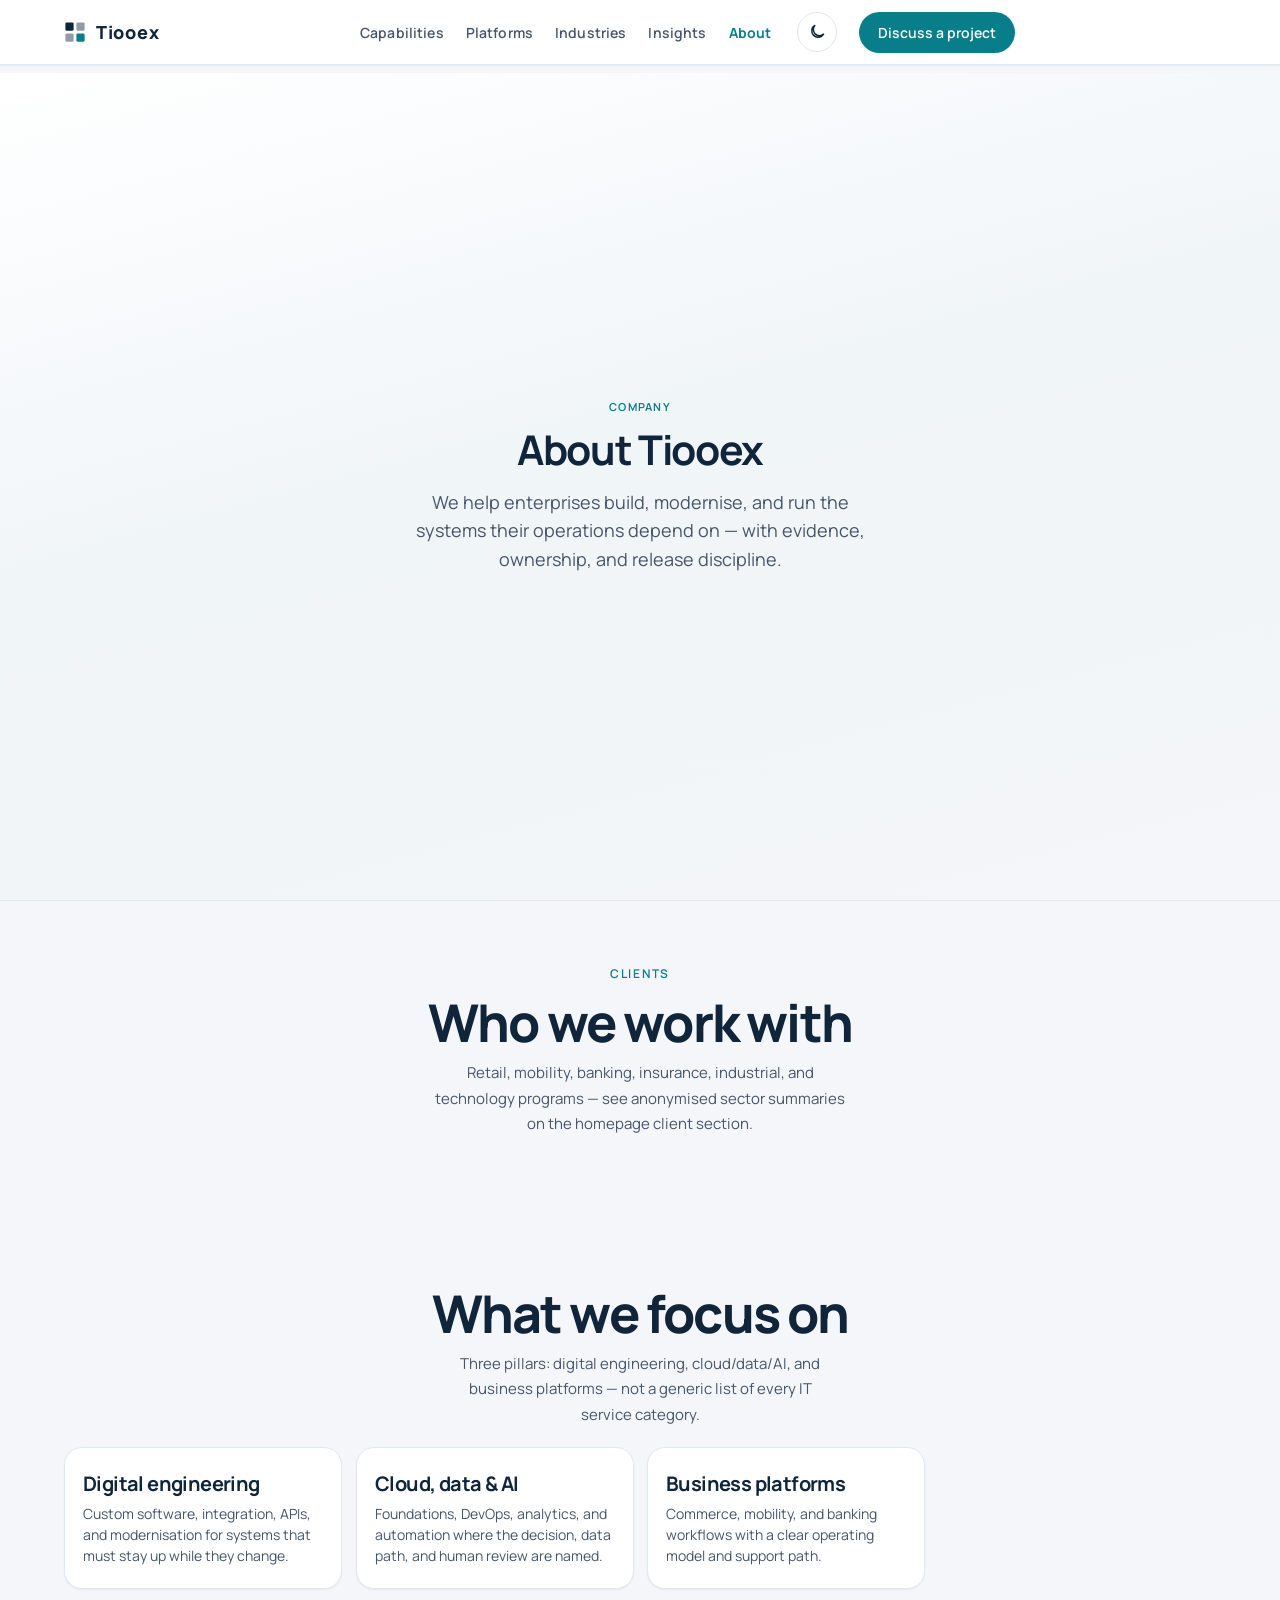
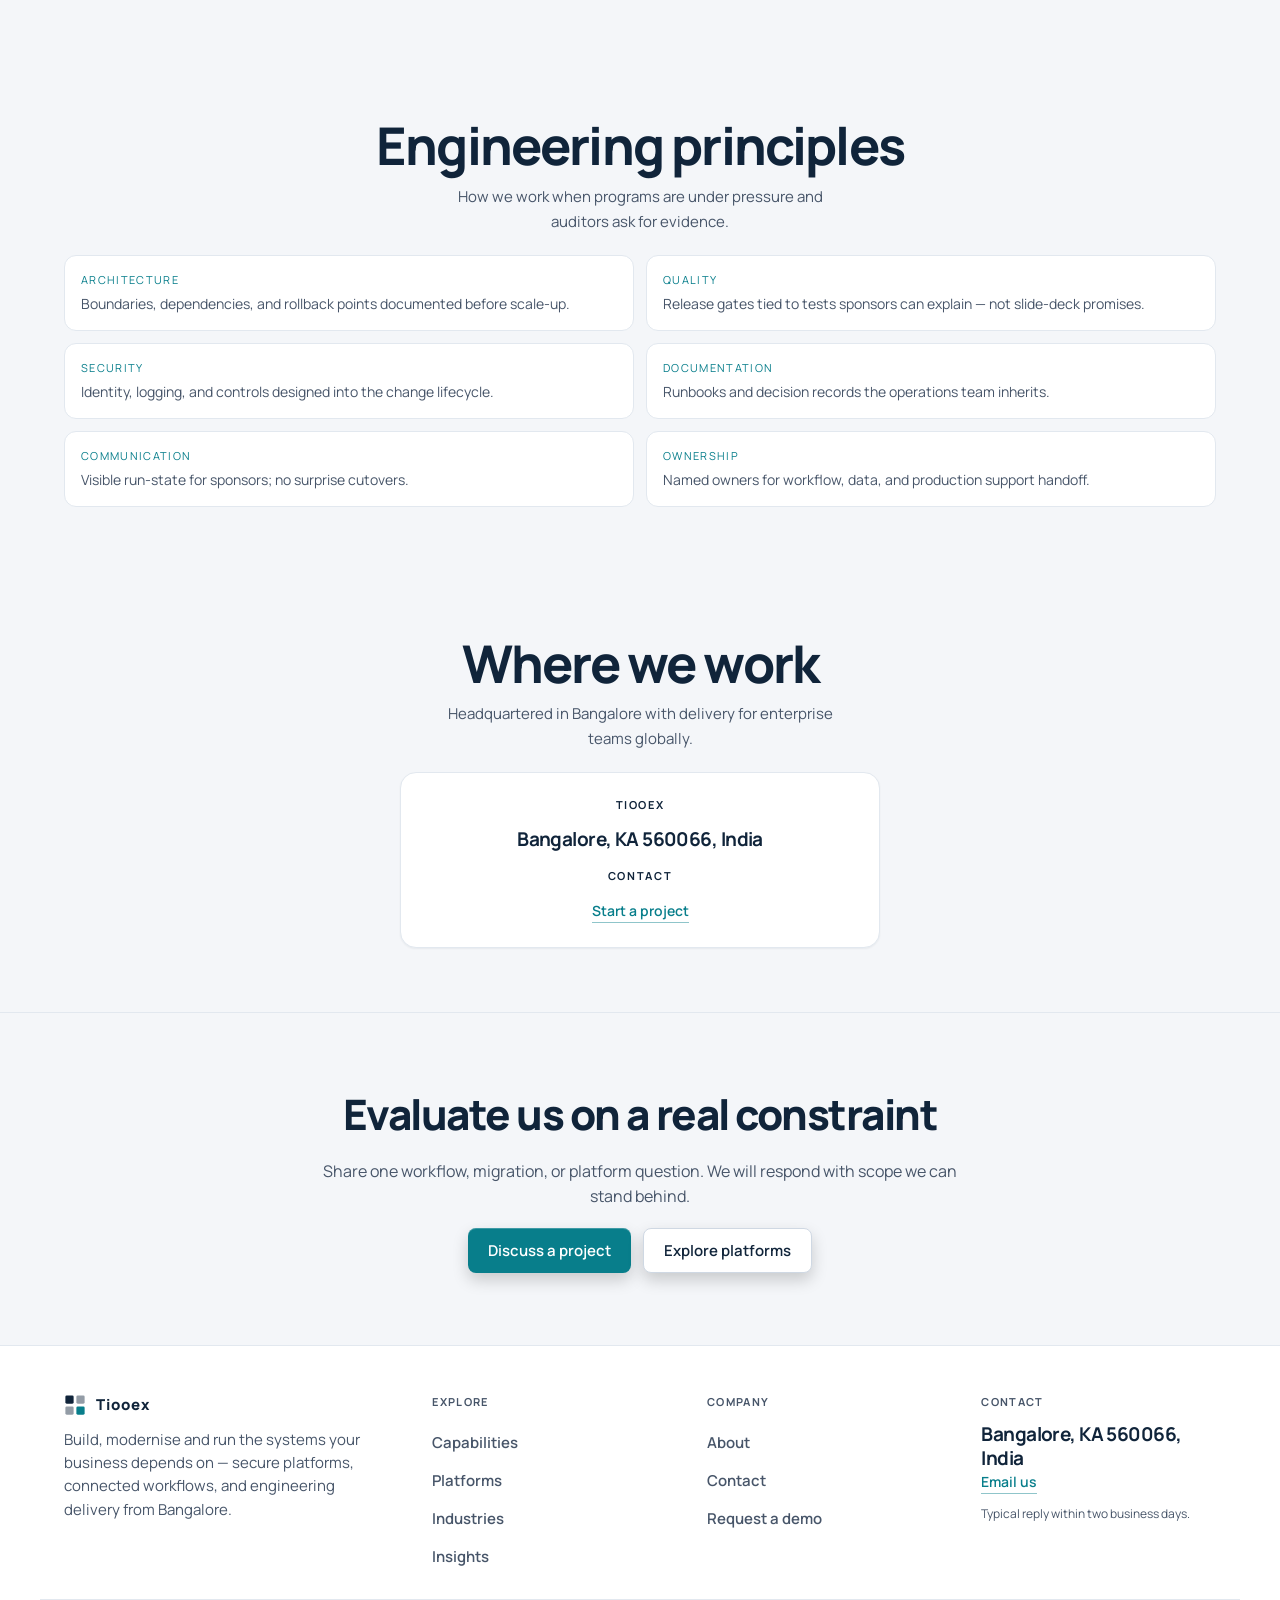
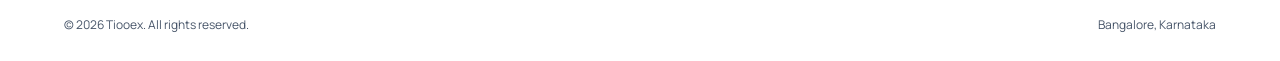
==== commit 5a6d0783: "Polish light theme, platforms nav, and home sectors. Add dual-theme tokens and site-wide text visibi" ====
--- a/about.html
+++ b/about.html
@@ -3,6 +3,7 @@
 <head>
     <meta charset="UTF-8">
     <meta name="viewport" content="width=device-width, initial-scale=1.0">
+    <script src="theme-init.js"></script>
     <title>About Tiooex — Delivery Approach &amp; Engineering Principles</title>
     <meta name="description" content="Learn how Tiooex delivers enterprise software engineering, cloud, data, AI, and business platforms from Bangalore, India.">
     <meta name="robots" content="index, follow">
--- a/styles.css
+++ b/styles.css
@@ -5,14 +5,74 @@
     -webkit-text-size-adjust:100%;
     text-size-adjust:100%;
 }
+:root,
+[data-theme="light"]{
+    color-scheme:light;
+    --ink:#10243a;
+    --ink-muted:#475569;
+    --surface:#ffffff;
+    --surface-2:#f4f6f9;
+    --surface-3:#eef2f6;
+    --border:#e2e8ef;
+    --border-strong:#cfd8e3;
+    --accent:#087e8b;
+    --accent-hover:#066970;
+    --accent-soft:rgba(8,126,139,.1);
+    --shadow-sm:0 1px 2px rgba(16,36,58,.06);
+    --shadow-md:0 8px 24px rgba(16,36,58,.08);
+    --text-muted:var(--ink-muted);
+    --hero-bg:linear-gradient(165deg,#ffffff 0%,#f0f5f8 45%,var(--surface-2) 100%);
+    --home-hero-mesh:linear-gradient(180deg,#ffffff 0%,#eef3f7 55%,var(--surface-2) 100%);
+    --hero-viewport-offset:var(--nav-height);
+    --nav-bg:rgba(255,255,255,.94);
+    --promo-bg:var(--surface-3);
+    --promo-fg:var(--ink-muted);
+    --menu-scrim:rgba(16,36,58,.35);
+    --jumpbar-bg:rgba(255,255,255,.95);
+    --btn-primary-fg:#ffffff;
+    --overlay-scrim:rgba(16,36,58,.4);
+    --plat-svg-stroke:#087e8b;
+    --plat-svg-fill:rgba(8,126,139,.75);
+    --plat-svg-muted:#5a6b7d;
+}
+[data-theme="dark"]{
+    --hero-viewport-offset:var(--nav-height);
+    color-scheme:dark;
+    --ink:#eef2f7;
+    --ink-muted:rgba(226,235,245,.74);
+    --surface:#141c26;
+    --surface-2:#0d1218;
+    --surface-3:#1a2430;
+    --border:rgba(255,255,255,.1);
+    --border-strong:rgba(255,255,255,.16);
+    --accent:#3aab9e;
+    --accent-hover:#4bc4b6;
+    --accent-soft:rgba(58,171,158,.16);
+    --shadow-sm:0 1px 3px rgba(0,0,0,.35);
+    --shadow-md:0 8px 28px rgba(0,0,0,.45);
+    --text-muted:var(--ink-muted);
+    --hero-bg:linear-gradient(180deg,#141c26 0%,#0d1218 72%);
+    --home-hero-mesh:linear-gradient(180deg,#161e28 0%,#0d1218 100%);
+    --nav-bg:rgba(13,18,24,.94);
+    --promo-bg:#0a0e14;
+    --promo-fg:var(--ink-muted);
+    --menu-scrim:rgba(0,0,0,.55);
+    --jumpbar-bg:rgba(20,28,38,.95);
+    --btn-primary-fg:#0f1720;
+    --overlay-scrim:rgba(0,0,0,.55);
+    --plat-svg-stroke:#3aab9e;
+    --plat-svg-fill:rgba(58,171,158,.8);
+    --plat-svg-muted:rgba(226,235,245,.65);
+}
 body{scroll-behavior:smooth}
 body{
     font-family:'Manrope',system-ui,-apple-system,sans-serif;
-    background:#f4f6f9;
-    color:#10243a;
+    background:var(--surface-2);
+    color:var(--ink);
     overflow-x:hidden;
     -webkit-font-smoothing:antialiased;
     -moz-osx-font-smoothing:grayscale;
+    transition:background-color .25s ease,color .25s ease;
 }
 a{text-decoration:none;color:inherit}
 img{max-width:100%;height:auto;display:block}
@@ -60,12 +120,12 @@
     display:flex;
     align-items:center;
     justify-content:center;
-    background:#111;
-    border-bottom:1px solid rgba(255,255,255,0.06);
+    background:var(--promo-bg,#111);
+    border-bottom:1px solid var(--border,rgba(255,255,255,0.06));
     text-align:center;
     padding:0 16px;
     font-size:13px;
-    color:rgba(255,255,255,0.7);
+    color:var(--promo-fg,rgba(255,255,255,0.7));
     letter-spacing:0.02em;
     white-space:nowrap;
     overflow:hidden;
@@ -194,7 +254,7 @@
 }
 .btn-primary{
     background:var(--accent,#087e8b);
-    color:#fff;
+    color:var(--btn-primary-fg,#fff);
     box-shadow:var(--shadow-sm,0 1px 2px rgba(16,36,58,.06));
 }
 .btn-primary:hover{
@@ -204,7 +264,7 @@
 .btn-secondary{
     background:var(--surface,#fff);
     border:1px solid var(--border-strong,#cfd8e3);
-    color:var(--ink,#10243a);
+    color:var(--ink);
 }
 .btn-secondary:hover{
     border-color:var(--accent,#087e8b);
@@ -229,24 +289,21 @@
     position:absolute;
     inset:0;
     z-index:0;
-    background:
-        radial-gradient(ellipse 80% 60% at 50% 20%, rgba(30,30,50,0.7), transparent),
-        radial-gradient(ellipse 50% 50% at 80% 80%, rgba(15,15,40,0.5), transparent),
-        radial-gradient(ellipse 40% 40% at 20% 70%, rgba(10,10,30,0.4), transparent),
-        #000;
+    background:var(--hero-bg);
 }
 
 /* ── Homepage color wash on load ── */
-.page-home .hero-bg::before{
+.page-home .hero-bg::before{display:none}
+[data-theme="dark"] .page-home .hero-bg::before{
+    display:block;
     content:'';
     position:absolute;
     inset:0;
     z-index:1;
     background:
-        radial-gradient(circle 600px at 30% 40%, rgba(30,170,200,0.22), transparent),
-        radial-gradient(circle 500px at 70% 60%, rgba(20,90,160,0.16), transparent),
-        radial-gradient(circle 400px at 50% 80%, rgba(143,212,255,0.08), transparent);
-    animation:colorWash 12s ease-in-out infinite alternate;
+        radial-gradient(circle 600px at 30% 40%, rgba(30,170,200,0.14), transparent),
+        radial-gradient(circle 500px at 70% 60%, rgba(20,90,160,0.1), transparent);
+    animation:none;
     pointer-events:none;
 }
 .page-home .hero-full{
@@ -649,7 +706,7 @@
     margin-bottom:12px;
 }
 .fs-desc{
-    color:rgba(255,255,255,0.55);
+    color:var(--ink-muted);
     font-size:15px;
     line-height:1.65;
     margin-bottom:14px;
@@ -658,16 +715,16 @@
     display:inline-flex;
     align-items:center;
     gap:6px;
-    color:rgba(255,255,255,0.5);
+    color:var(--ink-muted);
     font-size:13px;
     font-weight:600;
     letter-spacing:0.06em;
     text-transform:uppercase;
-    border-bottom:1px solid rgba(255,255,255,0.2);
+    border-bottom:1px solid var(--border-strong);
     padding-bottom:2px;
     transition:color 0.2s;
 }
-.fs-link:hover{color:#fff}
+.fs-link:hover{color:var(--accent)}
 
 /* ── Section Visuals ── */
 .fs-visual{
@@ -789,69 +846,96 @@
     to{transform:scaleY(1)}
 }
 
-/* ── Steps Section ── */
+/* ── Steps Section (Discover → Operate) ── */
 .steps-section{
     padding:72px 24px;
-    background:#000;
+    background:var(--surface-2);
     text-align:center;
-}
+    border-top:1px solid var(--border);
+    color:var(--ink);
+}
+.steps-section .section-head,
 .steps-section .fs-eyebrow,
 .steps-section .fs-title{
     text-align:center;
 }
+.steps-section .section-head h2,
 .steps-section .fs-title{
-    max-width:700px;
-    margin:0 auto 28px;
-}
+    max-width:min(900px,100%);
+    margin:0 auto 12px;
+    color:var(--ink);
+    font-size:clamp(1.35rem,2.8vw,1.75rem);
+    font-weight:700;
+    letter-spacing:-.02em;
+    line-height:1.25;
+    text-transform:none;
+}
+.steps-section .section-lead,
 .steps-section .fs-eyebrow{
+    color:var(--ink-muted);
     margin-bottom:20px;
+}
+.steps-section .fs-eyebrow{
+    color:var(--accent);
+    margin-bottom:12px;
 }
 .step-grid{
     display:grid;
-    grid-template-columns:1fr 1fr 1fr;
-    gap:1px;
-    background:rgba(255,255,255,0.06);
-    max-width:960px;
-    margin:0 auto;
-    border-radius:20px;
-    overflow:hidden;
+    grid-template-columns:repeat(5,minmax(0,1fr));
+    gap:14px;
+    background:transparent;
+    max-width:var(--site-max,1120px);
+    margin:28px auto 0;
+    border-radius:0;
+    overflow:visible;
 }
 .step-item{
-    background:#0a0a0a;
-    padding:48px 32px;
+    background:var(--surface);
+    border:1px solid var(--border);
+    border-radius:14px;
+    padding:24px 18px;
     text-align:center;
+    box-shadow:var(--shadow-sm);
+    transition:border-color .2s,box-shadow .2s;
+}
+.step-item:hover{
+    border-color:var(--accent);
+    box-shadow:var(--shadow-md);
 }
 .step-num{
     display:inline-flex;
     align-items:center;
     justify-content:center;
-    width:52px;height:52px;
+    width:44px;height:44px;
     border-radius:50%;
-    border:2px solid rgba(255,255,255,0.15);
-    font-size:20px;
-    font-weight:800;
-    margin-bottom:20px;
-    color:#fff;
+    border:1px solid var(--accent-soft);
+    background:var(--accent-soft);
+    font-size:16px;
+    font-weight:750;
+    margin-bottom:14px;
+    color:var(--accent);
 }
 .step-item h3{
-    font-size:18px;
-    font-weight:800;
-    text-transform:uppercase;
-    letter-spacing:0.06em;
-    margin-bottom:12px;
+    font-size:16px;
+    font-weight:700;
+    text-transform:none;
+    letter-spacing:-.02em;
+    margin-bottom:8px;
+    color:var(--ink);
 }
 .step-item p{
-    color:rgba(255,255,255,0.5);
+    color:var(--ink-muted);
     font-size:14px;
-    line-height:1.6;
+    line-height:1.55;
 }
 
 /* ── CTA / Contact Section ── */
 .cta-section{
     padding:72px 24px;
-    background:#000;
+    background:var(--surface);
     text-align:center;
-    border-top:1px solid rgba(255,255,255,0.06);
+    border-top:1px solid var(--border);
+    color:var(--ink);
 }
 .cta-inner{
     max-width:600px;
@@ -860,13 +944,13 @@
 .trial-badge{
     display:inline-block;
     padding:8px 20px;
-    border:1px solid rgba(255,255,255,0.15);
+    border:1px solid var(--border);
     border-radius:999px;
     font-size:12px;
     font-weight:700;
     letter-spacing:0.15em;
     text-transform:uppercase;
-    color:rgba(255,255,255,0.6);
+    color:var(--ink-muted);
     margin-bottom:16px;
 }
 .cta-title{
@@ -874,9 +958,10 @@
     font-weight:900;
     text-transform:uppercase;
     margin-bottom:16px;
+    color:var(--ink);
 }
 .cta-desc{
-    color:rgba(255,255,255,0.5);
+    color:var(--ink-muted);
     font-size:16px;
     line-height:1.6;
     margin-bottom:18px;
@@ -919,20 +1004,21 @@
     margin-top:16px;
 }
 .cta-links a{
-    color:rgba(255,255,255,0.4);
+    color:var(--ink-muted);
     font-size:13px;
     font-weight:500;
     text-transform:uppercase;
     letter-spacing:0.04em;
     transition:color 0.2s;
 }
-.cta-links a:hover{color:#fff}
+.cta-links a:hover{color:var(--accent)}
 
 /* ── Footer ── */
 .site-footer{
     padding:64px 24px 0;
-    background:#000;
-    border-top:1px solid rgba(255,255,255,0.06);
+    background:var(--surface);
+    border-top:1px solid var(--border);
+    color:var(--ink);
 }
 .footer-wrap{
     max-width:1200px;
@@ -949,34 +1035,34 @@
     font-weight:900;
     letter-spacing:0.04em;
     text-transform:uppercase;
-    color:#fff;
+    color:var(--ink);
     text-decoration:none;
     margin-bottom:12px;
 }
 .footer-tagline{
-    color:rgba(255,255,255,0.35);
+    color:var(--ink-muted);
     font-size:13px;
     line-height:1.6;
     margin-bottom:16px;
 }
 .footer-meta{
-    color:rgba(255,255,255,0.3);
+    color:var(--ink-muted);
     font-size:12px;
     line-height:1.8;
     letter-spacing:0.02em;
 }
 .footer-meta a{
-    color:rgba(255,255,255,0.5);
+    color:var(--ink-muted);
     text-decoration:none;
     transition:color 0.2s;
 }
-.footer-meta a:hover{color:#fff}
+.footer-meta a:hover{color:var(--accent)}
 .footer-heading{
     font-size:11px;
     font-weight:700;
     letter-spacing:0.15em;
     text-transform:uppercase;
-    color:rgba(255,255,255,0.5);
+    color:var(--ink-muted);
     margin-bottom:16px;
 }
 .footer-links{
@@ -985,15 +1071,15 @@
     gap:10px;
 }
 .footer-links a{
-    color:rgba(255,255,255,0.4);
+    color:var(--ink-muted);
     font-size:13px;
     font-weight:500;
     transition:color 0.2s;
     text-decoration:none;
 }
-.footer-links a:hover{color:#fff}
+.footer-links a:hover{color:var(--accent)}
 .footer-copy{
-    color:rgba(255,255,255,0.25);
+    color:var(--ink-muted);
     font-size:12px;
     line-height:1.6;
 }
@@ -1040,22 +1126,23 @@
     max-width:1200px;
     margin:0 auto;
     padding:20px 0;
-    border-top:1px solid rgba(255,255,255,0.06);
+    border-top:1px solid var(--border);
     display:flex;
     justify-content:space-between;
     align-items:center;
     gap:16px;
 }
 .footer-bottom p{
-    color:rgba(255,255,255,0.2);
+    color:var(--ink-muted);
     font-size:11px;
     white-space:nowrap;
 }
 
-/* Content stays visible if the script does not run. */
+/* Scroll reveal — subtle, one-time (no script: content stays visible) */
 .js .reveal{
-    opacity:1;
-    transform:none;
+    opacity:0;
+    transform:translateY(14px);
+    transition:opacity .55s cubic-bezier(.22,1,.36,1),transform .55s cubic-bezier(.22,1,.36,1);
 }
 .js .reveal.visible{
     opacity:1;
@@ -1156,7 +1243,7 @@
 }
 .filter-pill.active{background:rgba(255,255,255,0.1);border-color:rgba(255,255,255,0.2);color:#fff}
 .insight-filters{display:flex;flex-wrap:wrap;gap:10px;margin-top:18px}
-.insight-meta{color:rgba(255,255,255,0.35);font-size:13px}
+.insight-meta{color:var(--ink-muted);font-size:13px}
 
 .cta-box{
     padding:30px;text-align:center;
@@ -1300,31 +1387,9 @@
     100%{filter:hue-rotate(-8deg) brightness(1.05);opacity:0.85}
 }
 .page-platforms .hero-bg{
-    background:
-        radial-gradient(ellipse 78% 62% at 50% 32%, rgba(14,92,112,.55), transparent 68%),
-        radial-gradient(ellipse 42% 38% at 80% 78%, rgba(6,40,52,.45), transparent 70%),
-        #070b10;
-}
-.page-platforms .hero-bg::before{
-    content:'';
-    position:absolute;
-    inset:0;
-    z-index:1;
-    background:radial-gradient(circle 520px at 50% 42%, rgba(72,210,196,.22), transparent 70%);
-    pointer-events:none;
-}
-
-.js .page-products .reveal,
-.js .page-services .reveal,
-.js .page-blogs .reveal,
-.js .page-platforms .reveal,
-.js .page-products .reveal.visible,
-.js .page-services .reveal.visible,
-.js .page-blogs .reveal.visible,
-.js .page-platforms .reveal.visible{
-    opacity:1;
-    transform:none;
-}
+    background:transparent;
+}
+.page-platforms .hero-bg::before{display:none}
 
 /* ── Capability Grid ── */
 .cap-grid{
@@ -1367,7 +1432,7 @@
     letter-spacing:0.02em;
 }
 .cap-card p{
-    color:rgba(255,255,255,0.45);
+    color:var(--ink-muted);
     font-size:13px;
     line-height:1.6;
 }
@@ -1379,10 +1444,11 @@
     gap:18px;
 }
 .insight-card{
-    background:rgba(255,255,255,0.04);
-    border:1px solid rgba(255,255,255,0.1);
+    background:var(--surface);
+    border:1px solid var(--border);
     border-radius:16px;
     padding:28px 24px;
+    color:var(--ink);
     transition:transform 0.25s,border-color 0.25s,background 0.25s;
 }
 .insight-card:hover{
@@ -1400,9 +1466,9 @@
     align-items:center;
     padding:5px 10px;
     border-radius:999px;
-    border:1px solid rgba(255,255,255,0.1);
-    background:rgba(255,255,255,0.03);
-    color:rgba(255,255,255,0.5);
+    border:1px solid rgba(8,126,139,.25);
+    background:var(--accent-soft);
+    color:var(--accent);
     font-size:11px;
     font-weight:600;
     text-transform:uppercase;
@@ -1417,7 +1483,7 @@
     line-height:1.3;
 }
 .insight-card p{
-    color:rgba(255,255,255,0.45);
+    color:var(--ink-muted);
     font-size:13px;
     line-height:1.6;
     margin-bottom:12px;
@@ -1440,18 +1506,18 @@
     align-items:center;
     padding:8px 16px;
     border-radius:999px;
-    border:1px solid rgba(255,255,255,0.12);
-    background:rgba(255,255,255,0.03);
-    color:rgba(255,255,255,0.5);
+    border:1px solid var(--border);
+    background:var(--surface);
+    color:var(--ink-muted);
     font-size:13px;
     font-weight:600;
     cursor:pointer;
     transition:all 0.2s;
 }
 .pill-tag.active,.pill-tag:hover{
-    background:rgba(255,255,255,0.1);
-    border-color:rgba(255,255,255,0.25);
-    color:#fff;
+    background:var(--accent-soft);
+    border-color:rgba(8,126,139,.4);
+    color:var(--ink);
 }
 
 /* ── FS List (industries page) ── */
@@ -1463,7 +1529,7 @@
     gap:8px;
 }
 .fs-list li{
-    color:rgba(255,255,255,0.5);
+    color:var(--ink-muted);
     font-size:14px;
     padding-left:16px;
     position:relative;
@@ -1472,7 +1538,7 @@
     content:'›';
     position:absolute;
     left:0;
-    color:rgba(255,255,255,0.25);
+    color:var(--accent);
     font-weight:700;
 }
 
@@ -1548,8 +1614,8 @@
 }
 
 /* ── Refinement: type, focus, density, interactive panels ── */
-html{color-scheme:light}
-body{background:#f4f6f9}
+html{color-scheme:light dark}
+body{background:var(--surface-2);color:var(--ink)}
 .sr-only{
     position:absolute;width:1px;height:1px;padding:0;margin:-1px;overflow:hidden;
     clip:rect(0,0,0,0);white-space:nowrap;border:0;
@@ -1585,7 +1651,7 @@
 .hero-title,.fs-title,.section-title,.cta-title,.board-title,.cap-card h3,.insight-card h3,.step-item h3,.avail-banner h2{
     text-transform:none;letter-spacing:-0.035em;
 }
-.section-kicker,.fs-eyebrow,.hero-eyebrow{color:#b7d0ff}
+.section-kicker,.fs-eyebrow,.hero-eyebrow{color:var(--accent,#087e8b)}
 .hero-split{
     min-height:0;align-items:flex-start;text-align:center;padding:var(--hero-pad-top,48px) 0 var(--hero-pad-bottom,56px);
 }
@@ -1616,7 +1682,8 @@
 }
 .signal strong{display:block;font-size:15px;font-weight:650;line-height:1.4}
 .section-block{padding:96px 24px;position:relative}
-.section-block.alt{background:#0b0c11}
+.section-block.alt{background:var(--surface-2)}
+[data-theme="dark"] .section-block.alt{background:#0b0c11}
 .section-head{max-width:760px;margin-bottom:36px}
 .section-head h2{
     font-size:clamp(32px,4vw,52px);font-weight:800;letter-spacing:-0.04em;line-height:1.08;margin:8px 0 14px;
@@ -1644,16 +1711,16 @@
     transform:translateY(-3px);border-color:rgba(183,208,255,0.45);background:rgba(255,255,255,0.05);
 }
 .preview-card span,.sector-card span,.tease-card span{
-    font-size:11px;font-weight:700;letter-spacing:0.14em;text-transform:uppercase;color:#b7d0ff;
+    font-size:11px;font-weight:700;letter-spacing:0.14em;text-transform:uppercase;color:var(--accent);
 }
 .preview-card h3,.sector-card h3,.work-card h3,.tease-card h3{
-    font-size:22px;font-weight:750;letter-spacing:-0.03em;line-height:1.15;
+    font-size:22px;font-weight:750;letter-spacing:-0.03em;line-height:1.15;color:var(--ink);
 }
 .preview-card p,.sector-card p,.work-card p,.tease-card p{
-    color:rgba(255,255,255,0.58);font-size:14px;line-height:1.6;
-}
-.card-go{margin-top:auto;color:#8fd4ff;font-size:13px;font-weight:700}
-.work-card ol{margin:8px 0 0 18px;color:rgba(255,255,255,0.62);font-size:14px;line-height:1.6}
+    color:var(--ink-muted);font-size:14px;line-height:1.6;
+}
+.card-go{margin-top:auto;color:var(--accent);font-size:13px;font-weight:700}
+.work-card ol{margin:8px 0 0 18px;color:var(--ink-muted);font-size:14px;line-height:1.6}
 .work-card li+li{margin-top:6px}
 .engage{
     display:grid;grid-template-columns:240px 1fr;gap:18px;align-items:stretch;
@@ -1661,56 +1728,56 @@
 .engage-tabs{display:flex;flex-direction:column;gap:8px}
 .engage-tab{
     text-align:left;padding:16px 16px;border-radius:12px;
-    border:1px solid rgba(255,255,255,0.1);background:rgba(255,255,255,0.03);
-    color:rgba(255,255,255,0.72);font-weight:700;font-size:15px;
+    border:1px solid var(--border);background:var(--surface);
+    color:var(--ink-muted);font-weight:700;font-size:15px;
 }
 .engage-tab[aria-selected="true"]{
-    background:#f4f6fb;color:#111;border-color:#f4f6fb;
+    background:var(--accent-soft);color:var(--ink);border-color:rgba(8,126,139,.4);
 }
 .engage-panel{
-    border-radius:18px;border:1px solid rgba(255,255,255,0.1);
-    background:rgba(255,255,255,0.035);padding:28px;
-}
-.engage-panel h3{font-size:32px;letter-spacing:-0.04em;margin-bottom:10px}
-.engage-panel > p{color:rgba(255,255,255,0.64);line-height:1.65;max-width:62ch}
+    border-radius:18px;border:1px solid var(--border);
+    background:var(--surface);padding:28px;color:var(--ink);
+}
+.engage-panel h3{font-size:32px;letter-spacing:-0.04em;margin-bottom:10px;color:var(--ink)}
+.engage-panel > p{color:var(--ink-muted);line-height:1.65;max-width:62ch}
 .fact-grid{display:grid;grid-template-columns:1fr 1fr;gap:12px;margin-top:22px}
 .fact-grid div{
-    padding:14px;border-radius:12px;background:rgba(0,0,0,0.28);border:1px solid rgba(255,255,255,0.06);
-}
-.fact-grid dt{font-size:11px;letter-spacing:0.12em;text-transform:uppercase;color:#8fd4ff;margin-bottom:6px}
-.fact-grid dd{color:rgba(255,255,255,0.78);font-size:14px;line-height:1.5}
+    padding:14px;border-radius:12px;background:var(--surface);border:1px solid var(--border);
+}
+.fact-grid dt{font-size:11px;letter-spacing:0.12em;text-transform:uppercase;color:var(--accent);margin-bottom:6px}
+.fact-grid dd{color:var(--ink-muted);font-size:14px;line-height:1.5}
 .tease-grid{display:grid;grid-template-columns:repeat(3,1fr);gap:14px}
 .faq-list{display:grid;gap:8px;max-width:860px}
-.faq-item{border:1px solid rgba(255,255,255,0.1);border-radius:14px;background:rgba(255,255,255,0.03);overflow:hidden}
+.faq-item{border:1px solid var(--border);border-radius:14px;background:var(--surface);overflow:hidden}
 .faq-item button{
-    width:100%;text-align:left;padding:18px 20px;background:transparent;border:0;color:#fff;
+    width:100%;text-align:left;padding:18px 20px;background:transparent;border:0;color:var(--ink);
     font-size:16px;font-weight:700;display:flex;justify-content:space-between;gap:16px;
 }
-.faq-item button span{color:#8fd4ff;font-weight:500}
-.faq-a{padding:0 20px 18px;color:rgba(255,255,255,0.66);line-height:1.65;font-size:15px}
+.faq-item button span{color:var(--accent);font-weight:500}
+.faq-a{padding:0 20px 18px;color:var(--ink-muted);line-height:1.65;font-size:15px}
 .inquiry{
     display:grid;grid-template-columns:0.9fr 1.1fr;gap:36px;align-items:start;
     max-width:1120px;margin:0 auto;
 }
 .inquiry-form,.stack-form{display:grid;gap:12px}
 .field{display:grid;gap:6px;text-align:left}
-.field span{font-size:12px;font-weight:650;letter-spacing:0.04em;color:rgba(255,255,255,0.55)}
+.field span{font-size:12px;font-weight:650;letter-spacing:0.04em;color:var(--ink-muted)}
 .field input,.field select,.field textarea,.search-field input{
     width:100%;padding:13px 14px;border-radius:10px;
-    border:1px solid rgba(255,255,255,0.14);background:rgba(255,255,255,0.04);
-    color:#fff;font:inherit;font-size:14px;
+    border:1px solid var(--border);background:var(--surface);
+    color:var(--ink);font:inherit;font-size:14px;
 }
 .field textarea{min-height:120px;resize:vertical}
-.field input:focus,.field select:focus,.field textarea:focus,.search-field input:focus{border-color:rgba(143,212,255,0.7)}
-.form-note,.form-status{color:rgba(255,255,255,0.5);font-size:13px;line-height:1.5}
-.form-status{color:#8fd4ff}
+.field input:focus,.field select:focus,.field textarea:focus,.search-field input:focus{border-color:var(--accent);outline:none}
+.form-note,.form-status{color:var(--ink-muted);font-size:13px;line-height:1.5}
+.form-status{color:var(--accent)}
 .toolbar{display:flex;flex-wrap:wrap;gap:12px;align-items:center;justify-content:space-between;margin-bottom:14px}
 .search-field{flex:1;min-width:220px}
 .search-field input{border-radius:999px;background:rgba(255,255,255,.04)}
 .toolbar .pill-row{justify-content:flex-start;margin-top:0}
 button.pill-tag,button.filter-pill{font-family:inherit}
-.count-line{color:rgba(255,255,255,0.45);font-size:13px;margin-bottom:16px}
-.empty-note{padding:28px;border:1px dashed rgba(255,255,255,0.16);border-radius:14px;color:rgba(255,255,255,0.6)}
+.count-line{color:var(--ink-muted);font-size:13px;margin-bottom:16px}
+.empty-note{padding:28px;border:1px dashed var(--border-strong);border-radius:14px;color:var(--ink-muted);background:var(--surface)}
 .is-filtered-out{display:none !important}
 .scope-btn,.read-btn{
     margin-top:14px;align-self:flex-start;background:transparent;border:0;padding:0;
@@ -1819,7 +1886,7 @@
 
 /* ── Home segments ── */
 .page-home .site-nav{top:0;--nav-bottom:64px}
-.home-open{position:relative;width:100%;background:#070b10;overflow:hidden}
+.home-open{position:relative;width:100%;background:var(--surface-2);overflow:hidden}
 .home-open > .sky{position:absolute;inset:0;z-index:0}
 .home-hero{
     position:relative;
@@ -1985,11 +2052,12 @@
     background:#070b10;
     border-top:1px solid rgba(143,212,255,.12);
 }
-.swap.is-flip{background:#0c141c;direction:rtl}
+.swap.is-flip{background:var(--surface);direction:rtl}
 .swap.is-flip > *{direction:ltr}
 .swap-copy{max-width:520px}
 .swap-points{list-style:none;display:grid;gap:8px;margin:16px 0 4px;padding:0}
-.swap-points li{position:relative;padding-left:16px;color:rgba(244,248,252,.78);font-size:15px;line-height:1.45}
+.swap-points li{position:relative;padding-left:16px;color:var(--ink-muted);font-size:15px;line-height:1.45}
+.swap-points li strong{color:var(--ink);font-weight:650}
 .swap-points li::before{content:"";position:absolute;left:0;top:.55em;width:6px;height:6px;border-radius:50%;background:var(--tone,#8fd4ff)}
 .home-hero .hero-actions{justify-content:center;margin-top:28px}
 .swap-copy h2{
@@ -1997,14 +2065,15 @@
     font-weight:750;
     letter-spacing:-.035em;
     line-height:1.12;
-    color:#f4f8fc;
+    color:var(--ink);
     margin:0 0 10px;
 }
-.swap-copy p{color:rgba(244,248,252,.72);font-size:16px;line-height:1.6}
+.swap-copy p{color:var(--ink-muted);font-size:16px;line-height:1.6}
 .swap-link{
-    display:inline-block;margin-top:14px;color:#8fd4ff;font-weight:700;font-size:14px;
-    border-bottom:1px solid rgba(143,212,255,.45);padding-bottom:2px;
-}
+    display:inline-block;margin-top:14px;color:var(--accent,#087e8b);font-weight:600;font-size:15px;
+    border-bottom:1px solid rgba(8,126,139,.35);padding-bottom:2px;
+}
+.swap-link:hover{color:var(--accent-hover,#066970);border-bottom-color:var(--accent-hover,#066970)}
 .swap-visual{
     background:rgba(255,255,255,.045);
     border:1px solid rgba(255,255,255,.12);
@@ -2016,39 +2085,40 @@
 }
 .swap-visual svg{width:min(100%,520px);height:auto}
 .swap-visual .anim-draw{stroke-dasharray:1400;stroke-dashoffset:1400}
-.section-kicker,.fs-eyebrow,.hero-eyebrow,.insight-chip{color:#9fd8ff}
-.fs-desc,.cap-card p,.insight-card p,.section-lead,.hero-text{color:rgba(244,248,252,.74)}
-.cap-card h3,.insight-card h3,.fs-title,.section-title{color:#f4f8fc}
+.section-kicker,.fs-eyebrow,.insight-chip{color:var(--accent,#087e8b)}
+.fs-desc,.cap-card p,.insight-card p,.hero-text{color:var(--ink-muted)}
+.cap-card h3,.insight-card h3,.fs-title,.section-title{color:var(--ink)}
+.section-lead{color:var(--ink-muted)}
 
 .page-home .seg-nav{
     position:sticky;top:64px;z-index:40;
     display:flex;justify-content:center;gap:8px;flex-wrap:nowrap;overflow:auto;
     margin:0;width:100%;max-width:none;
     padding:10px 16px;border-radius:0;
-    background:rgba(7,11,16,.94);backdrop-filter:blur(16px);
-    border:0;border-bottom:1px solid rgba(255,255,255,.08);
+    background:var(--nav-bg);backdrop-filter:blur(16px);
+    border:0;border-bottom:1px solid var(--border);
 }
 .seg-nav a{
-    padding:8px 14px;border-radius:999px;font-size:13px;font-weight:650;color:rgba(255,255,255,.62);
+    padding:8px 14px;border-radius:999px;font-size:13px;font-weight:650;color:var(--ink-muted);
     white-space:nowrap;
 }
-.seg-nav a.is-current,.seg-nav a:hover{background:rgba(255,255,255,.08);color:#fff}
+.seg-nav a.is-current,.seg-nav a:hover{background:var(--accent-soft);color:var(--ink)}
 .seg{padding:64px 24px;max-width:1120px;margin:0 auto}
 #industries{
     max-width:none;width:100%;
-    background:#0c141c;
-    border-top:1px solid rgba(143,212,255,.12);
+    background:var(--surface);
+    border-top:1px solid var(--border);
     padding:64px 0;
 }
 #engagement,#contact{
     max-width:none;width:100%;
     border-top:1px solid rgba(143,212,255,.12);
 }
-#engagement{background:#070b10;padding:64px 6vw}
+#engagement{background:var(--surface-2);padding:64px 6vw}
 #engagement .seg-head,#engagement .engage-row{width:min(1120px,100%);margin-left:auto;margin-right:auto}
-#contact{background:#0c141c;padding:72px 24px}
+#contact{background:var(--surface);padding:72px 24px}
 .seg-alt{max-width:none;padding-left:0;padding-right:0}
-.seg-alt .seg-head,.seg-alt .stage,.seg-alt .seg-more{width:min(1120px,calc(100% - 48px));margin-left:auto;margin-right:auto}
+.seg-alt .seg-head,.seg-alt .stage,.seg-alt .sector-shell,.seg-alt .seg-more{width:min(1120px,calc(100% - 48px));margin-left:auto;margin-right:auto}
 .seg-head{margin-bottom:20px}
 .seg-head h2,.close-seg h2{
     font-size:clamp(34px,4.2vw,52px);letter-spacing:-.035em;line-height:1.12;font-weight:750;
@@ -2320,8 +2390,8 @@
     transition:transform .25s,border-color .25s;
 }
 .engage-row article:hover{transform:translateY(-4px);border-color:rgba(143,212,255,.4)}
-.engage-row h3{font-size:20px;letter-spacing:-.03em;margin-bottom:6px}
-.engage-row p{color:rgba(255,255,255,.62);font-size:14px;line-height:1.5}
+.engage-row h3{font-size:20px;letter-spacing:-.03em;margin-bottom:6px;color:var(--ink)}
+.engage-row p{color:var(--ink-muted);font-size:14px;line-height:1.5}
 .quarters{display:grid;grid-template-columns:repeat(4,1fr);gap:6px;margin:18px 0 10px}
 .quarters span{display:block;height:8px;border-radius:99px;background:rgba(255,255,255,.1);overflow:hidden;position:relative}
 .quarters span::after{
@@ -2427,7 +2497,8 @@
     .stage-canvas{min-height:280px}
     #industries,#engagement{padding:48px 20px}
     #engagement .engage-row{width:100%}
-    .home-hero{height:auto;padding:32px var(--site-gutter,20px) 48px}
+    .home-hero:not(.page-hero){height:auto;padding:32px var(--site-gutter,20px) 48px}
+    .home-hero.page-hero{padding:var(--hero-pad-top) 0 var(--hero-pad-bottom)}
     .home-open .sky-glow{top:calc(100vh - 150px);top:calc(100svh - 150px);height:260px}
     .page-home .home-hero .hero-title:not(.hero-title-plain){
         font-size:clamp(38px, 11vw, 64px);
@@ -2472,11 +2543,11 @@
 @keyframes colorWashProducts{0%,100%{filter:none;opacity:.75}}
 @keyframes colorWashServices{0%,100%{filter:none;opacity:.75}}
 @keyframes colorWashBlogs{0%,100%{filter:none;opacity:.75}}
-.fs-section.bg-dark{background:#070b10}
-.fs-section.bg-darker,.steps-section{background:#0c141c}
-.cta-section{background:#070b10;border-top:0}
+.fs-section.bg-dark{background:var(--surface-2)}
+.fs-section.bg-darker,.steps-section{background:var(--surface)}
+.cta-section{background:var(--surface-2);border-top:1px solid var(--border)}
 body,.fs-section,.fs-section.bg-dark,.fs-section.bg-darker,.steps-section,.swap,.swap.is-flip,.swap.tone-ice,.swap.tone-violet,#industries,#engagement,#notes{
-    background:#070b10;border-top:0;
+    background:var(--surface-2);border-top:1px solid var(--border);
 }
 .hline{
     position:relative;
@@ -2490,7 +2561,7 @@
 .hline p,.hline h2,.hline a{position:relative;z-index:1}
 .hline p{
     margin:0 0 8px;
-    color:rgba(244,248,252,.62);
+    color:var(--ink-muted);
     font-size:12px;
     font-weight:650;
     letter-spacing:.22em;
@@ -2499,38 +2570,44 @@
 .hline h2{
     margin:0 auto;
     max-width:18em;
-    color:#fff;
+    color:var(--ink);
     font-size:clamp(22px, 3vw, 34px);
     font-weight:750;
     letter-spacing:.04em;
     line-height:1.15;
     text-transform:uppercase;
-    text-shadow:0 0 28px rgba(143,212,255,.28);
+    text-shadow:none;
 }
 .hline a{
     display:inline-block;
     margin-top:12px;
-    color:rgba(244,248,252,.82);
+    color:var(--accent);
     font-size:12px;
     font-weight:650;
     letter-spacing:.16em;
     text-transform:uppercase;
     border-bottom:0;
     padding-bottom:4px;
-    background-image:linear-gradient(90deg, #8fd4ff, #b9a6ff);
+    background-image:linear-gradient(90deg, var(--accent), var(--accent-hover));
     background-size:100% 1px;
     background-repeat:no-repeat;
     background-position:0 100%;
 }
 .hline a::after{content:" ›"}
-.hline a:hover{color:#fff}
+.hline a:hover{color:var(--accent-hover)}
+[data-theme="dark"] .hline h2{text-shadow:0 0 28px rgba(143,212,255,.28)}
 #notes{
     max-width:none;
     width:100%;
     padding:80px 6vw 88px;
+    background:var(--surface-2);
+    border-top:1px solid var(--border);
+}
+[data-theme="dark"] #notes{
     background:
         radial-gradient(circle at 12% 0%, rgba(143,212,255,.07), transparent 34%),
         #070b10;
+    border-top:0;
 }
 #notes .seg-head,#notes .note-list{width:min(1120px,100%);margin-left:auto;margin-right:auto}
 #notes .seg-head{margin-bottom:28px}
@@ -2590,14 +2667,14 @@
 .note-list strong{
     display:block;
     max-width:24ch;
-    color:#f4f8fc;
+    color:var(--ink);
     font-size:clamp(20px,2vw,25px);
     letter-spacing:-.035em;
     line-height:1.2;
 }
 .note-list p{
     margin-top:12px;
-    color:rgba(244,248,252,.68);
+    color:var(--ink-muted);
     font-size:14px;
     line-height:1.6;
 }
@@ -2648,39 +2725,38 @@
 .circuit{stroke-dasharray:12 16;animation:flow 2s linear infinite}
 .core{transform-box:fill-box;transform-origin:center;animation:cell 2.2s ease-in-out infinite}
 #industries .scene-svg{stroke:#8fd4ff}
-#industries .stage-list button[aria-pressed="true"]{background:rgba(255,255,255,.16);border-color:rgba(255,255,255,.42);color:#fff}
-#engagement .quarters span::after{background:#8fd4ff}
-#engagement .span-label{color:#8fd4ff}
-#engagement .engage-row article:nth-child(even) .quarters span::after,
-#engagement .engage-row article:nth-child(even) .span-label{background:transparent;color:#b9a6ff}
-#engagement .engage-row article:nth-child(even) .quarters span::after{background:#b9a6ff}
+[data-theme="dark"] #industries .stage-list button[aria-pressed="true"]{background:rgba(255,255,255,.16);border-color:rgba(255,255,255,.42);color:#fff}
+#engagement .quarters span::after{background:var(--accent)}
+#engagement .span-label{color:var(--accent)}
+#engagement .engage-row article:nth-child(even) .quarters span::after{background:var(--accent-hover)}
+#engagement .engage-row article:nth-child(even) .span-label{color:var(--accent-hover)}
 .page-products .page-hero .hero-title,
 .page-services .page-hero .hero-title,
 .page-blogs .page-hero .hero-title,
 .page-platforms .page-hero .hero-title,
 .page-about .page-hero .hero-title,
-.page-contact .page-hero .hero-title{color:#f4f8fc}
+.page-contact .page-hero .hero-title{color:var(--ink)}
 .site-footer{
     position:relative;
     overflow:hidden;
-    background:
-        radial-gradient(ellipse 90% 70% at 15% 100%, rgba(0,0,0,.72), transparent 55%),
-        radial-gradient(ellipse 70% 80% at 100% 80%, rgba(0,0,0,.55), transparent 50%),
-        linear-gradient(180deg, #070b10 0%, #05070a 28%, #020304 100%);
-    border-top:0;
+    background:var(--surface);
+    border-top:1px solid var(--border);
     padding:0 24px;
     scroll-margin-top:80px;
-}
-.site-footer::before{
+    color:var(--ink);
+}
+.site-footer::before{display:none}
+.site-footer::after{display:none}
+[data-theme="dark"] .site-footer{
+    background:
+        radial-gradient(ellipse 90% 70% at 15% 100%, rgba(0,0,0,.45), transparent 55%),
+        linear-gradient(180deg, var(--surface-2) 0%, var(--surface) 100%);
+}
+[data-theme="dark"] .site-footer::before{
+    display:block;
     content:"";
     position:absolute;left:0;right:0;top:0;height:1px;
-    background:linear-gradient(90deg, transparent, rgba(143,212,255,.85), rgba(185,166,255,.85), transparent);
-}
-.site-footer::after{
-    content:"";
-    position:absolute;left:-15%;right:-15%;top:-80px;height:220px;pointer-events:none;
-    background:radial-gradient(ellipse at 50% 0%, rgba(143,212,255,.18), transparent 62%);
-    animation:horizon 9s ease-in-out infinite alternate;
+    background:linear-gradient(90deg, transparent, rgba(58,171,158,.5), transparent);
 }
 .footer-main{
     position:relative;z-index:1;
@@ -2695,21 +2771,22 @@
 .footer-main > *{min-width:0}
 .site-footer .footer-brand{
     display:inline-flex;align-items:center;gap:10px;margin:0 0 14px;
-    font-size:15px;font-weight:800;letter-spacing:.16em;text-transform:uppercase;color:#fff;
-}
-.footer-lead{max-width:34em;color:rgba(244,248,252,.78);font-size:17px;line-height:1.55}
+    font-size:15px;font-weight:800;letter-spacing:.06em;text-transform:none;color:var(--ink);
+}
+.site-footer .footer-brand span{color:var(--ink)}
+.footer-lead{max-width:34em;color:var(--ink-muted);font-size:15px;line-height:1.55}
 .footer-pills{display:flex;flex-wrap:wrap;gap:8px;list-style:none;margin:18px 0 0;padding:0}
 .footer-pills li{
     flex:0 0 auto;
     white-space:nowrap;
     padding:7px 12px;border-radius:999px;
-    border:1px solid rgba(255,255,255,.14);
-    background:rgba(255,255,255,.04);
-    color:rgba(244,248,252,.84);
-    font-size:12px;font-weight:700;letter-spacing:.03em;
-}
-.footer-pills li:nth-child(1){color:#8fd4ff;border-color:rgba(143,212,255,.45)}
-.footer-pills li:nth-child(2){color:#b9a6ff;border-color:rgba(185,166,255,.5)}
+    border:1px solid var(--border);
+    background:var(--surface-2);
+    color:var(--ink-muted);
+    font-size:12px;font-weight:600;letter-spacing:.03em;
+}
+.footer-pills li:nth-child(1){color:var(--accent);border-color:rgba(8,126,139,.35)}
+.footer-pills li:nth-child(2){color:var(--ink);border-color:var(--border-strong)}
 .footer-palette{
     display:flex;
     flex-wrap:wrap;
@@ -2744,8 +2821,8 @@
 .footer-palette li:nth-child(15){background:#c46bff}
 .site-footer .footer-heading{
     margin:0 0 14px;
-    font-size:11px;font-weight:700;letter-spacing:.18em;text-transform:uppercase;
-    color:rgba(244,248,252,.48);
+    font-size:11px;font-weight:700;letter-spacing:.12em;text-transform:uppercase;
+    color:var(--ink-muted);
 }
 .site-footer .footer-links{
     display:flex;flex-direction:column;gap:2px;
@@ -2753,24 +2830,26 @@
 }
 .site-footer .footer-links a{
     display:flex;align-items:center;min-height:36px;
-    color:rgba(244,248,252,.8);font-size:15px;font-weight:650;
-}
-.site-footer .footer-links a:hover{color:#fff}
+    color:var(--ink-muted);font-size:15px;font-weight:600;
+}
+.site-footer .footer-links a:hover{color:var(--accent)}
 .footer-card{
     margin:0;font-style:normal;
-    padding:22px 22px 18px;border-radius:20px;
-    border:1px solid rgba(255,255,255,.12);
-    background:linear-gradient(180deg, rgba(143,212,255,.07), rgba(0,0,0,.45));
-    box-shadow:inset 0 1px 0 rgba(255,255,255,.1);
+    padding:22px 22px 18px;border-radius:14px;
+    border:1px solid var(--border);
+    background:var(--surface-2);
+    box-shadow:var(--shadow-sm);
+    color:var(--ink);
 }
 .footer-card .footer-heading:not(:first-child){margin-top:22px}
-.footer-place{margin:0;color:#fff;font-size:22px;font-weight:750;letter-spacing:-.03em;line-height:1.25}
+.footer-place{margin:0;color:var(--ink);font-size:20px;font-weight:700;letter-spacing:-.03em;line-height:1.25}
 .footer-mail{
     display:inline-block;max-width:100%;
-    color:#8fd4ff;font-size:14px;font-weight:700;
-    border-bottom:1px solid rgba(143,212,255,.5);padding-bottom:2px;
+    color:var(--accent);font-size:14px;font-weight:600;
+    border-bottom:1px solid rgba(8,126,139,.4);padding-bottom:2px;
     overflow-wrap:anywhere;
 }
+.footer-mail:hover{color:var(--accent-hover);border-bottom-color:var(--accent-hover)}
 .site-footer .footer-bottom{
     position:relative;z-index:1;
     width:min(1120px,100%);
@@ -2778,9 +2857,9 @@
     display:flex;flex-wrap:wrap;justify-content:space-between;align-items:center;
     gap:8px 16px;
     padding:16px 0 20px;
-    border-top:1px solid rgba(255,255,255,.08);
-}
-.site-footer .footer-bottom p{color:rgba(244,248,252,.46);font-size:12px;white-space:normal}
+    border-top:1px solid var(--border);
+}
+.site-footer .footer-bottom p{color:var(--ink-muted);font-size:12px;white-space:normal}
 @media(max-width:900px){
     .footer-main{grid-template-columns:1fr 1fr;gap:28px 24px;padding:48px 0 24px}
     .footer-main > :first-child{grid-column:1 / -1}
@@ -2847,7 +2926,9 @@
     top:16px;left:16px;right:16px;
     display:flex;justify-content:space-between;align-items:flex-start;gap:12px;
 }
-.strip-name{font-weight:750;letter-spacing:-.03em;font-size:22px;line-height:1.1}
+.strip{color:#f4f8fc}
+.strip-name{font-weight:750;letter-spacing:-.03em;font-size:22px;line-height:1.1;color:inherit}
+.strip-copy h2{color:#f4f8fc}
 .strip:not(.is-open) .strip-top{
     top:18px;left:0;right:0;bottom:18px;
     flex-direction:column;align-items:center;justify-content:flex-start;
@@ -2934,91 +3015,128 @@
     .page-products .cap-grid{grid-template-columns:1fr}
 }
 
-body::before{
-    content:"";
-    position:fixed;
-    inset:0;
-    z-index:110;
-    pointer-events:none;
-    background:linear-gradient(104deg,
-        transparent 38%,
-        rgba(143,212,255,.05) 46%,
-        rgba(255,255,255,.1) 50%,
-        rgba(185,166,255,.06) 54%,
-        transparent 62%);
-    background-size:240% 100%;
-    background-repeat:no-repeat;
-    animation:siteShimmer 14s ease-in-out infinite;
-    mix-blend-mode:screen;
-}
-@keyframes siteShimmer{
-    0%{background-position:130% 0}
-    100%{background-position:-40% 0}
-}
-
-.plat-jump{display:flex;flex-wrap:wrap;gap:8px;width:min(1120px,calc(100% - 48px));margin:0 auto 8px;padding:0 0 28px}
+body::before{display:none}
+
+.page-platforms .plat-jump-shell{
+    position:sticky;
+    top:var(--nav-height,72px);
+    z-index:35;
+    padding:14px 0 16px;
+    background:var(--jumpbar-bg);
+    border-bottom:1px solid var(--border);
+    backdrop-filter:saturate(1.15) blur(10px);
+    -webkit-backdrop-filter:saturate(1.15) blur(10px);
+}
+body.has-promo:not(.promo-hidden) .page-platforms .plat-jump-shell{
+    top:calc(var(--promo-height,38px) + var(--nav-height,72px));
+}
+.page-platforms .plat-jump{
+    display:flex;
+    flex-wrap:wrap;
+    align-items:center;
+    justify-content:center;
+    gap:8px;
+    width:100%;
+    max-width:var(--site-max,1200px);
+    margin:0 auto;
+    padding:0 var(--site-gutter,24px);
+    box-sizing:border-box;
+}
 .plat-jump a{
-    padding:8px 14px;border-radius:999px;border:1px solid rgba(255,255,255,.14);
-    background:rgba(255,255,255,.04);color:rgba(244,248,252,.82);font-size:13px;font-weight:700;
-}
-.plat-jump a:hover{color:#fff;border-color:rgba(143,212,255,.5)}
-.plat-kicker{margin:0 0 8px;color:#8fd4ff;font-size:12px;font-weight:700;letter-spacing:.16em;text-transform:uppercase}
+    display:inline-flex;
+    align-items:center;
+    justify-content:center;
+    min-height:44px;
+    padding:10px 16px;
+    border-radius:999px;
+    border:1px solid var(--border,#e2e8ef);
+    background:var(--surface,#fff);
+    color:var(--ink-muted,#5a6b7d);
+    font-size:13px;
+    font-weight:650;
+    line-height:1.2;
+    text-align:center;
+    transition:background .2s,border-color .2s,color .2s,box-shadow .2s;
+}
+.plat-jump a:hover,
+.plat-jump a:focus-visible{
+    color:var(--ink,#10243a);
+    border-color:rgba(8,126,139,.45);
+    background:var(--accent-soft,rgba(8,126,139,.1));
+    outline:none;
+}
+.plat-jump a.is-current{
+    color:var(--ink);
+    border-color:var(--accent);
+    background:var(--accent-soft);
+    font-weight:700;
+    box-shadow:var(--shadow-sm);
+}
+.page-platforms article.plat[id]{
+    scroll-margin-top:calc(var(--nav-height,72px) + 72px);
+}
+body.has-promo:not(.promo-hidden) .page-platforms article.plat[id]{
+    scroll-margin-top:calc(var(--promo-height,38px) + var(--nav-height,72px) + 72px);
+}
+.plat-kicker{margin:0 0 8px;color:var(--accent,#087e8b);font-size:11px;font-weight:650;letter-spacing:.12em;text-transform:uppercase}
 .plat{
     display:grid;
     grid-template-columns:minmax(240px,1.1fr) minmax(240px,.9fr);
     gap:28px 40px;
     align-items:center;
     padding:56px 6vw 8px;
-    background:#070b10;
-    border-top:1px solid rgba(143,212,255,.12);
-}
-.plat.is-alt{background:#0c141c}
+    background:var(--surface-2,#f4f6f9);
+    border-top:1px solid var(--border,#e2e8ef);
+}
+.plat.is-alt{background:var(--surface,#fff)}
 .plat-copy h2{
     margin:0 0 10px;
-    font-size:clamp(32px,3.6vw,46px);
-    font-weight:750;
-    letter-spacing:-.035em;
-    line-height:1.12;
-    color:#f4f8fc;
-}
-.plat-copy p{margin:0;color:rgba(244,248,252,.72);font-size:16px;line-height:1.6}
+    font-size:clamp(28px,3.2vw,40px);
+    font-weight:700;
+    letter-spacing:-.03em;
+    line-height:1.15;
+    color:var(--ink,#10243a);
+}
+.plat-copy p{margin:0;color:var(--ink-muted,#5a6b7d);font-size:16px;line-height:1.6}
 .plat-visual{
     display:grid;place-items:center;
-    min-height:240px;padding:16px;overflow:hidden;
-    background:rgba(255,255,255,.045);
-    border:1px solid rgba(255,255,255,.12);
-    border-radius:24px;
-    box-shadow:inset 0 0 80px rgba(80,160,210,.08);
+    min-height:220px;padding:20px;overflow:hidden;
+    background:var(--surface-3,#eef2f6);
+    border:1px solid var(--border,#e2e8ef);
+    border-radius:16px;
+    box-shadow:var(--shadow-sm,0 1px 2px rgba(16,36,58,.06));
 }
 .plat-detail{
     grid-column:1 / -1;
     display:grid;
     grid-template-columns:repeat(4,minmax(0,1fr));
     margin:4px 0 40px;
-    border:1px solid rgba(143,212,255,.22);
-    border-radius:18px;
-    background:rgba(143,212,255,.045);
+    border:1px solid var(--border,#e2e8ef);
+    border-radius:14px;
+    background:var(--surface,#fff);
     overflow:hidden;
+    box-shadow:var(--shadow-sm,0 1px 2px rgba(16,36,58,.06));
 }
 .plat-detail > div{
     min-width:0;
     padding:18px 18px 20px;
-    border-left:1px solid rgba(143,212,255,.16);
+    border-left:1px solid var(--border,#e2e8ef);
 }
 .plat-detail > div:first-child{border-left:0}
 .plat-detail h3{
     margin:0 0 8px;
-    font-size:12px;
-    letter-spacing:.14em;
+    font-size:11px;
+    letter-spacing:.1em;
     text-transform:uppercase;
-    color:#8fd4ff;
-}
-.plat-detail p{margin:0;color:rgba(244,248,252,.78);font-size:14px;line-height:1.5}
+    color:var(--accent,#087e8b);
+    font-weight:650;
+}
+.plat-detail p{margin:0;color:var(--ink-muted,#5a6b7d);font-size:14px;line-height:1.55}
 @media(max-width:900px){
     .plat{grid-template-columns:1fr;padding:40px 20px 8px}
     .plat-detail{grid-template-columns:1fr 1fr}
     .plat-detail > div:nth-child(odd){border-left:0}
-    .plat-detail > div:nth-child(n+3){border-top:1px solid rgba(143,212,255,.16)}
+    .plat-detail > div:nth-child(n+3){border-top:1px solid var(--border,#e2e8ef)}
 }
 
 @media(max-width:1100px){
@@ -3037,27 +3155,47 @@
 }
 @media(max-width:640px){
     .plat-detail{grid-template-columns:1fr}
-    .plat-detail > div{border-left:0;border-top:1px solid rgba(143,212,255,.16)}
+    .plat-detail > div{border-left:0;border-top:1px solid var(--border,#e2e8ef)}
     .plat-detail > div:first-child{border-top:0}
 }
 .plat-covers{display:flex;flex-wrap:wrap;gap:8px;list-style:none;margin:16px 0 8px;padding:0}
 .plat-covers li{
-    padding:6px 10px;border-radius:999px;border:1px solid rgba(143,212,255,.35);
-    color:#d7f4ff;font-size:12px;font-weight:700;
-}
-.swap-copy h3{margin:18px 0 6px;font-size:13px;letter-spacing:.14em;text-transform:uppercase;color:rgba(244,248,252,.55)}
+    padding:6px 12px;border-radius:999px;border:1px solid var(--border-strong,#cfd8e3);
+    background:var(--surface,#fff);
+    color:var(--ink-muted,#5a6b7d);font-size:12px;font-weight:600;
+}
+.swap-copy h3{margin:18px 0 6px;font-size:13px;letter-spacing:.14em;text-transform:uppercase;color:var(--ink-muted)}
 .plat-visual svg{width:min(100%,420px);height:auto}
 .plat-bar,.plat-col,.plat-spin,.plat-pad,.plat-car,.plat-cart,.plat-ping{transform-box:fill-box}
-.plat-bar{animation:platRise 2.2s ease-in-out infinite alternate}
-.plat-bar.lag-a{animation-delay:.3s}.plat-bar.lag-b{animation-delay:.6s}
-.plat-cart{animation:platCart 4.8s ease-in-out infinite}
-.plat-car{animation:platDrive 5s ease-in-out infinite}
-.plat-ping{transform-origin:center;animation:platPing 2.4s ease-out infinite}
-.plat-col{animation:platRise 2.6s ease-in-out infinite alternate}
-.plat-col.lag-a{animation-delay:.25s}.plat-col.lag-b{animation-delay:.5s}
-.plat-spin{transform-origin:center;animation:platSpin 10s linear infinite}
-.plat-pad{animation:platTap 1.6s ease-in-out infinite}
-.plat-pad.d2{animation-delay:.4s}
+.plat-bar,.plat-col,.plat-cart,.plat-car,.plat-ping,.plat-spin,.plat-pad{animation:none}
+.js .plat-visual.visible svg{
+    animation:uiIllustrationIn .75s cubic-bezier(.22,1,.36,1) both;
+}
+.js .plat-visual.visible .plat-bar,
+.js .plat-visual.visible .plat-col{
+    transform-origin:center bottom;
+    animation:uiBarGrow .9s cubic-bezier(.22,1,.36,1) both;
+}
+.js .plat-visual.visible .plat-bar.lag-a,
+.js .plat-visual.visible .plat-col.lag-a{animation-delay:.12s}
+.js .plat-visual.visible .plat-bar.lag-b,
+.js .plat-visual.visible .plat-col.lag-b{animation-delay:.22s}
+.js .plat-visual.visible .plat-cart,
+.js .plat-visual.visible .plat-car{
+    animation:uiSlideIn .85s cubic-bezier(.22,1,.36,1) .15s both;
+}
+@keyframes uiIllustrationIn{
+    from{opacity:0;transform:translateY(10px)}
+    to{opacity:1;transform:none}
+}
+@keyframes uiBarGrow{
+    from{opacity:0;transform:scaleY(.55)}
+    to{opacity:1;transform:scaleY(1)}
+}
+@keyframes uiSlideIn{
+    from{opacity:0;transform:translateX(-12px)}
+    to{opacity:1;transform:none}
+}
 @keyframes platRise{from{transform:translateY(14px)}to{transform:translateY(0)}}
 @keyframes platCart{0%,100%{transform:translateX(0)}50%{transform:translateX(46px)}}
 @keyframes platDrive{0%,100%{transform:translateX(0)}50%{transform:translateX(70px)}}
@@ -3144,9 +3282,9 @@
     border-color:rgba(143,212,255,.4);
 }
 .engage-tab[aria-selected="true"]{
-    background:#f4f6fb;
-    color:#111;
-    border-color:#f4f6fb;
+    background:var(--accent);
+    color:var(--btn-primary-fg);
+    border-color:var(--accent);
     box-shadow:none;
     -webkit-backdrop-filter:none;
     backdrop-filter:none;
@@ -3157,8 +3295,8 @@
     backdrop-filter:blur(16px) saturate(1.3);
     box-shadow:inset 0 1px 0 rgba(255,255,255,.28), inset 0 0 0 1px rgba(255,255,255,.12);
 }
-.footer-card{
-    background:linear-gradient(180deg, rgba(143,212,255,.12), rgba(7,11,16,.45));
+[data-theme="dark"] .site-footer .footer-card{
+    background:linear-gradient(180deg, rgba(58,171,158,.08), var(--surface-2));
 }
 
 /* ── Subtle 3D depth ── */
@@ -3352,28 +3490,23 @@
 }
 
 /* ── Unified chrome (Parallel-inspired clean layout) ── */
-:root{
-    --ink:#10243a;
-    --ink-muted:#5a6b7d;
-    --surface:#ffffff;
-    --surface-2:#f4f6f9;
-    --surface-3:#eef2f6;
-    --border:#e2e8ef;
-    --border-strong:#cfd8e3;
-    --accent:#087e8b;
-    --accent-hover:#066970;
-    --accent-soft:rgba(8,126,139,.1);
-    --shadow-sm:0 1px 2px rgba(16,36,58,.06);
-    --shadow-md:0 8px 24px rgba(16,36,58,.08);
-    --text-muted:#5a6b7d;
+:root,
+[data-theme="light"],
+[data-theme="dark"]{
     --nav-height:72px;
     --promo-height:38px;
     --sticky-top:calc(var(--nav-height) + 12px);
 }
 body{padding-top:var(--nav-height)}
 body.has-promo{padding-top:calc(var(--promo-height) + var(--nav-height))}
-body.has-promo:not(.promo-hidden){--chrome-top:calc(var(--promo-height) + var(--nav-height))}
-body:not(.has-promo),body.promo-hidden{--chrome-top:var(--nav-height)}
+body.has-promo:not(.promo-hidden){
+    --chrome-top:calc(var(--promo-height) + var(--nav-height));
+    --hero-viewport-offset:calc(var(--promo-height) + var(--nav-height));
+}
+body:not(.has-promo),body.promo-hidden{
+    --chrome-top:var(--nav-height);
+    --hero-viewport-offset:var(--nav-height);
+}
 body.has-promo.promo-hidden{padding-top:var(--nav-height)}
 body.has-promo.promo-hidden .site-nav--unified{top:0}
 .promo-bar{
@@ -3385,16 +3518,16 @@
     padding-right:var(--site-gutter);
     box-sizing:border-box;
     font-size:13px;font-weight:600;letter-spacing:.02em;
-    color:rgba(244,248,252,.88);
-    background:rgba(7,11,16,.92);
-    border-bottom:1px solid rgba(255,255,255,.06);
+    color:var(--promo-fg);
+    background:var(--promo-bg);
+    border-bottom:1px solid var(--border);
 }
 .site-nav--unified{
     top:0;
     padding:0;
-    background:rgba(7,11,16,.72);
+    background:var(--nav-bg);
     backdrop-filter:blur(14px);
-    border-bottom:1px solid rgba(255,255,255,.08);
+    border-bottom:1px solid var(--border);
 }
 body.has-promo .site-nav--unified{top:var(--promo-height)}
 .page-home .site-nav--unified{top:0}
@@ -3402,17 +3535,17 @@
 .site-nav--unified .brand{
     font-size:18px;font-weight:800;letter-spacing:.06em;text-transform:none;gap:10px;
 }
-.site-nav--unified .brand span{color:#fff}
+.site-nav--unified .brand span{color:var(--ink)}
 .site-nav--unified .nav-links{
     text-transform:none;letter-spacing:.01em;font-size:14px;font-weight:600;gap:22px;
 }
-.site-nav--unified .nav-links a{color:var(--text-muted)}
-.site-nav--unified .nav-links a:hover{color:#fff}
-.site-nav--unified .nav-links a[aria-current="page"]{color:#fff}
+.site-nav--unified .nav-links a{color:var(--ink-muted)}
+.site-nav--unified .nav-links a:hover{color:var(--ink)}
+.site-nav--unified .nav-links a[aria-current="page"]{color:var(--accent);font-weight:700}
 .btn-nav-primary{
     background:var(--accent)!important;
     border-color:transparent!important;
-    color:#fff!important;
+    color:var(--btn-primary-fg)!important;
     border-radius:999px!important;
     padding:10px 18px!important;
 }
@@ -3421,6 +3554,43 @@
 .site-nav--unified .mobile-panel a{
     text-transform:none;font-weight:600;font-size:15px;
     border-radius:10px;margin:2px 0;
+}
+.nav-actions{display:flex;align-items:center;gap:8px;flex:none}
+.theme-toggle{
+    display:inline-flex;align-items:center;justify-content:center;
+    width:40px;height:40px;padding:0;
+    border:1px solid var(--border);
+    border-radius:999px;
+    background:var(--surface);
+    color:var(--ink);
+    cursor:pointer;
+    flex:none;
+    transition:background .2s,border-color .2s,color .2s;
+}
+.theme-toggle:hover{border-color:var(--accent);color:var(--accent)}
+.theme-toggle svg{display:block}
+[data-theme="light"] .theme-icon-moon{display:inline-flex}
+[data-theme="light"] .theme-icon-sun{display:none}
+[data-theme="dark"] .theme-icon-sun{display:inline-flex}
+[data-theme="dark"] .theme-icon-moon{display:none}
+.theme-icon{display:inline-flex;align-items:center;justify-content:center}
+.nav-links .nav-theme-toggle{margin-left:4px}
+.nav-theme-toggle--mobile{display:none}
+.mobile-panel-theme{
+    display:flex;align-items:center;justify-content:space-between;gap:12px;
+    width:100%;margin-top:8px;padding:14px 16px;
+    border:1px solid var(--border);border-radius:12px;
+    background:var(--surface-2);color:var(--ink);
+    font:inherit;font-weight:600;font-size:15px;
+    cursor:pointer;
+}
+.mobile-panel-theme .theme-toggle-value{color:var(--accent);font-weight:650}
+@media(max-width:900px){
+    .nav-links .nav-theme-toggle{display:none}
+    .nav-theme-toggle--mobile{display:inline-flex}
+}
+@media(min-width:901px){
+    .mobile-panel-theme{display:none}
 }
 .text-center,.seg-head-center{text-align:center}
 .seg-head-center .section-lead{margin-left:auto;margin-right:auto}
@@ -3466,11 +3636,16 @@
     max-width:none;
     width:100%;
     padding-left:24px;padding-right:24px;
+    background:var(--surface);
+    border-top:1px solid var(--border);
+    border-bottom:1px solid var(--border);
+}
+[data-theme="dark"] .home-post-hero .seg-band-soft{
     background:
         radial-gradient(ellipse 70% 55% at 50% 50%, rgba(8,126,139,.08), transparent 70%),
         rgba(255,255,255,.015);
-    border-top:1px solid rgba(255,255,255,.05);
-    border-bottom:1px solid rgba(255,255,255,.05);
+    border-top-color:rgba(255,255,255,.05);
+    border-bottom-color:rgba(255,255,255,.05);
 }
 .post-hero-bridge{
     text-align:center;
@@ -3487,7 +3662,7 @@
     margin:0 auto 16px;
     font-size:clamp(24px,3.2vw,34px);
     font-weight:750;letter-spacing:-.03em;line-height:1.2;
-    color:#f4f8fc;
+    color:var(--ink);
     text-transform:none;
     text-shadow:none;
 }
@@ -3506,13 +3681,13 @@
 }
 .post-hero-jump a{
     padding:8px 14px;border-radius:999px;font-size:13px;font-weight:650;
-    color:rgba(244,248,252,.72);
-    border:1px solid rgba(255,255,255,.1);
-    background:rgba(255,255,255,.03);
+    color:var(--ink-muted);
+    border:1px solid var(--border);
+    background:var(--surface);
     transition:background .2s,border-color .2s,color .2s,transform .2s;
 }
 .post-hero-jump a:hover{
-    color:#fff;border-color:rgba(8,126,139,.55);background:rgba(8,126,139,.14);transform:translateY(-1px);
+    color:var(--ink);border-color:rgba(8,126,139,.45);background:var(--accent-soft);transform:translateY(-1px);
 }
 .seg-clients{padding-top:56px}
 .client-wall{
@@ -3532,30 +3707,42 @@
     box-shadow:0 18px 40px rgba(0,0,0,.28), 0 0 0 1px rgba(8,126,139,.12);
 }
 .client-sector{display:block;font-size:11px;font-weight:700;letter-spacing:.12em;text-transform:uppercase;color:var(--accent);margin-bottom:8px}
-.client-card strong{display:block;font-size:16px;font-weight:750;letter-spacing:-.02em;margin-bottom:8px;color:#fff}
-.client-card p{margin:0;font-size:14px;line-height:1.5;color:rgba(244,248,252,.65)}
-.client-disclaimer{max-width:52ch;margin:22px auto 0;font-size:13px;line-height:1.5;color:rgba(244,248,252,.42)}
+.client-card strong{display:block;font-size:16px;font-weight:750;letter-spacing:-.02em;margin-bottom:8px;color:var(--ink)}
+.client-card p{margin:0;font-size:14px;line-height:1.5;color:var(--ink-muted)}
+.client-disclaimer{max-width:52ch;margin:22px auto 0;font-size:13px;line-height:1.5;color:var(--ink-muted)}
 .use-shell{
     max-width:1120px;margin:0 auto;
-    border-radius:20px;
-    border:1px solid rgba(255,255,255,.08);
-    background:rgba(0,0,0,.22);
+    border-radius:16px;
+    border:1px solid var(--border);
+    background:var(--surface);
     overflow:hidden;
-    box-shadow:0 24px 60px rgba(0,0,0,.25);
+    box-shadow:var(--shadow-sm);
 }
 .use-grid{
     display:grid;grid-template-columns:repeat(2,1fr);gap:1px;
-    background:rgba(255,255,255,.06);
+    background:var(--border);
 }
 .use-card{
     width:100%;
     display:flex;flex-direction:column;align-items:flex-start;text-align:left;
     padding:22px 20px;border:0;border-radius:0;
-    background:#0d1219;color:inherit;font:inherit;cursor:pointer;
+    background:var(--surface);color:var(--ink);font:inherit;cursor:pointer;
     transition:background .25s,box-shadow .25s;
 }
-.use-card:hover{background:#101822}
+.use-card:hover{background:var(--surface-2)}
 .use-card.is-active{
+    background:var(--accent-soft);
+    box-shadow:inset 0 0 0 1px rgba(8,126,139,.35);
+}
+[data-theme="dark"] .use-shell{
+    background:rgba(0,0,0,.22);
+    border-color:rgba(255,255,255,.08);
+    box-shadow:0 24px 60px rgba(0,0,0,.25);
+}
+[data-theme="dark"] .use-grid{background:rgba(255,255,255,.06)}
+[data-theme="dark"] .use-card{background:#0d1219}
+[data-theme="dark"] .use-card:hover{background:#101822}
+[data-theme="dark"] .use-card.is-active{
     background:linear-gradient(160deg, rgba(8,126,139,.22), rgba(8,126,139,.06));
     box-shadow:inset 0 0 0 1px rgba(8,126,139,.45);
 }
@@ -3569,40 +3756,196 @@
     font-size:12px;font-weight:800;letter-spacing:.06em;
     color:#0b1018;background:linear-gradient(135deg, #6ee7df, #087E8B);
 }
-.use-card h3{font-size:18px;letter-spacing:-.03em;margin-bottom:8px;color:#fff}
-.use-card p{font-size:14px;line-height:1.55;color:rgba(244,248,252,.62);margin-bottom:12px;flex:1}
-.use-cta{font-size:13px;font-weight:700;color:#7ad4dc}
+.use-card h3{font-size:18px;letter-spacing:-.03em;margin-bottom:8px;color:var(--ink)}
+.use-card p{font-size:14px;line-height:1.55;color:var(--ink-muted);margin-bottom:12px;flex:1}
+.use-cta{font-size:13px;font-weight:700;color:var(--accent)}
 .use-stage{
     padding:20px 22px 24px;
-    border-top:1px solid rgba(255,255,255,.08);
+    border-top:1px solid var(--border);
+    background:var(--surface-2);
+    text-align:left;
+}
+.use-stage-kicker{font-size:11px;font-weight:700;letter-spacing:.14em;text-transform:uppercase;color:var(--accent);margin-bottom:8px}
+.use-stage-line{font-size:15px;line-height:1.6;color:var(--ink);margin-bottom:12px;max-width:62ch}
+.use-stage-link{
+    font-weight:700;font-size:14px;color:var(--accent);
+    border-bottom:1px solid rgba(8,126,139,.4);padding-bottom:2px;
+}
+.use-stage-link:hover{color:var(--accent-hover);border-bottom-color:var(--accent-hover)}
+[data-theme="dark"] .use-stage{
     background:linear-gradient(180deg, rgba(8,126,139,.08), transparent);
+    border-top-color:rgba(255,255,255,.08);
+}
+[data-theme="dark"] .use-card h3{color:#fff}
+[data-theme="dark"] .use-card p{color:rgba(244,248,252,.62)}
+[data-theme="dark"] .use-cta{color:#7ad4dc}
+[data-theme="dark"] .use-stage-line{color:rgba(244,248,252,.88)}
+[data-theme="dark"] .use-stage-link{color:#fff;border-bottom-color:rgba(255,255,255,.35)}
+
+/* Home — sectors (replaces 3D stage canvas) */
+.sector-shell{
+    max-width:1120px;
+    margin:0 auto;
+    border-radius:16px;
+    border:1px solid var(--border);
+    background:var(--surface);
+    overflow:hidden;
+    box-shadow:var(--shadow-sm);
+}
+.sector-grid{
+    display:grid;
+    grid-template-columns:repeat(3,1fr);
+    gap:1px;
+    background:var(--border);
+}
+.sector-chip{
+    width:100%;
+    display:flex;
+    align-items:center;
+    justify-content:flex-start;
     text-align:left;
-}
-.use-stage-kicker{font-size:11px;font-weight:700;letter-spacing:.14em;text-transform:uppercase;color:var(--accent);margin-bottom:8px}
-.use-stage-line{font-size:15px;line-height:1.6;color:rgba(244,248,252,.88);margin-bottom:12px;max-width:62ch}
-.use-stage-link{font-weight:700;font-size:14px;color:#fff;border-bottom:1px solid rgba(255,255,255,.35);padding-bottom:2px}
+    padding:14px 16px;
+    min-height:48px;
+    border:0;
+    border-radius:0;
+    background:var(--surface);
+    color:var(--ink-muted);
+    font:inherit;
+    font-size:14px;
+    font-weight:600;
+    cursor:pointer;
+    transition:background .2s,color .2s,box-shadow .2s;
+}
+.sector-chip:hover{background:var(--surface-2);color:var(--ink)}
+.sector-chip[aria-pressed="true"]{
+    background:var(--accent-soft);
+    color:var(--ink);
+    box-shadow:inset 0 0 0 1px rgba(8,126,139,.35);
+    font-weight:700;
+}
+.sector-chip:focus-visible{outline:2px solid var(--accent);outline-offset:-2px}
+.sector-stage{
+    padding:22px 24px 26px;
+    border-top:1px solid var(--border);
+    background:var(--surface-2);
+    text-align:left;
+}
+.sector-stage-kicker{
+    margin:0 0 10px;
+    font-size:11px;
+    font-weight:700;
+    letter-spacing:.12em;
+    text-transform:uppercase;
+    color:var(--accent);
+}
+.sector-stage-note{
+    margin:0;
+    font-size:15px;
+    line-height:1.6;
+    color:var(--ink);
+    max-width:62ch;
+}
+.sector-stage-link{
+    display:inline-block;
+    margin-top:14px;
+    font-weight:700;
+    font-size:14px;
+    color:var(--accent);
+    border-bottom:1px solid rgba(8,126,139,.4);
+    padding-bottom:2px;
+}
+.sector-stage-link:hover{color:var(--accent-hover);border-bottom-color:var(--accent-hover)}
+.sector-stage.is-updating .sector-stage-kicker,
+.sector-stage.is-updating .sector-stage-note,
+.sector-stage.is-updating .sector-stage-link{
+    animation:sectorFade .35s ease;
+}
+@keyframes sectorFade{
+    from{opacity:.4;transform:translateY(4px)}
+    to{opacity:1;transform:none}
+}
+@media(max-width:900px){
+    .sector-grid{grid-template-columns:repeat(2,1fr)}
+}
+@media(max-width:640px){
+    #industries .sector-grid{
+        display:flex;
+        flex-wrap:nowrap;
+        overflow-x:auto;
+        gap:0;
+        scroll-snap-type:x proximity;
+        scroll-padding-inline:0;
+        -webkit-overflow-scrolling:touch;
+        scrollbar-width:none;
+    }
+    #industries .sector-grid::-webkit-scrollbar{display:none}
+    #industries .sector-chip{
+        flex:0 0 auto;
+        min-width:min(42vw,168px);
+        scroll-snap-align:start;
+        justify-content:center;
+        text-align:center;
+    }
+    .sector-stage{padding:18px 16px 22px}
+    .sector-stage-note{font-size:14px}
+}
+@media(prefers-reduced-motion:reduce){
+    .sector-stage.is-updating .sector-stage-kicker,
+    .sector-stage.is-updating .sector-stage-note,
+    .sector-stage.is-updating .sector-stage-link{animation:none}
+}
+
 .outcome-shell{max-width:1120px;margin:0 auto}
 .outcome-row{display:grid;grid-template-columns:repeat(4,1fr);gap:10px}
 .outcome-chip{
     display:flex;flex-direction:column;align-items:flex-start;text-align:left;
-    padding:16px 14px;border-radius:14px;cursor:pointer;font:inherit;color:inherit;
-    border:1px solid rgba(255,255,255,.1);
+    padding:16px 14px;border-radius:14px;cursor:pointer;font:inherit;
+    color:var(--ink);
+    border:1px solid var(--border);
+    background:var(--surface);
+    box-shadow:var(--shadow-sm);
+    transition:border-color .2s,background .2s,transform .2s,box-shadow .2s;
+}
+.outcome-chip:hover{
+    border-color:rgba(8,126,139,.35);
+    background:var(--surface-2);
+    transform:translateY(-2px);
+    box-shadow:var(--shadow-md);
+}
+.outcome-chip.is-active{
+    border-color:rgba(8,126,139,.45);
+    background:var(--accent-soft);
+    box-shadow:inset 0 0 0 1px rgba(8,126,139,.25), var(--shadow-sm);
+}
+.outcome-chip span{font-size:11px;font-weight:700;letter-spacing:.12em;text-transform:uppercase;color:var(--accent);margin-bottom:6px}
+.outcome-chip strong{font-size:14px;font-weight:650;line-height:1.35;color:var(--ink)}
+.outcome-preview{
+    margin:18px auto 0;max-width:52ch;padding:14px 18px;border-radius:12px;
+    font-size:15px;line-height:1.55;color:var(--ink);
+    background:var(--surface);border:1px solid var(--border);
+    box-shadow:var(--shadow-sm);
+    text-align:center;
+}
+[data-theme="dark"] .outcome-chip{
+    border-color:rgba(255,255,255,.1);
     background:rgba(255,255,255,.03);
-    transition:border-color .2s,background .2s,transform .2s;
-}
-.outcome-chip:hover{border-color:rgba(8,126,139,.35);transform:translateY(-2px)}
-.outcome-chip.is-active{
+    box-shadow:none;
+}
+[data-theme="dark"] .outcome-chip:hover{
+    background:rgba(255,255,255,.06);
+    box-shadow:0 8px 24px rgba(0,0,0,.2);
+}
+[data-theme="dark"] .outcome-chip.is-active{
     border-color:rgba(8,126,139,.55);
     background:linear-gradient(160deg, rgba(8,126,139,.18), rgba(255,255,255,.03));
     box-shadow:0 12px 28px rgba(0,0,0,.2);
 }
-.outcome-chip span{font-size:11px;font-weight:700;letter-spacing:.12em;text-transform:uppercase;color:var(--accent);margin-bottom:6px}
-.outcome-chip strong{font-size:14px;font-weight:650;line-height:1.35;color:#fff}
-.outcome-preview{
-    margin:18px auto 0;max-width:52ch;padding:14px 18px;border-radius:12px;
-    font-size:15px;line-height:1.55;color:rgba(244,248,252,.82);
-    background:rgba(0,0,0,.25);border:1px solid rgba(255,255,255,.08);
-    text-align:center;
+[data-theme="dark"] .outcome-chip strong{color:#fff}
+[data-theme="dark"] .outcome-preview{
+    color:rgba(244,248,252,.82);
+    background:rgba(0,0,0,.25);
+    border-color:rgba(255,255,255,.08);
+    box-shadow:none;
 }
 .home-post-hero .preview-grid{gap:16px}
 .home-post-hero .preview-card{
@@ -3628,17 +3971,19 @@
     border-color:rgba(8,126,139,.45);
     background:rgba(8,126,139,.1);
 }
-.page-home .home-post-hero .hero-eyebrow{color:rgba(122,212,220,.95)}
+[data-theme="dark"] .page-home .home-post-hero .hero-eyebrow{color:rgba(122,212,220,.95)}
+.page-home .home-post-hero .hero-eyebrow{color:var(--accent)}
 .site-footer--unified .footer-main{
     grid-template-columns:minmax(0,1.4fr) repeat(3,minmax(9rem,1fr));
     gap:32px 40px;padding:48px 0 24px;
 }
 .footer-brand-block .footer-lead{max-width:36em;font-size:15px}
-.site-footer--unified .footer-brand{display:inline-flex;align-items:center;gap:10px;font-size:15px;font-weight:800;letter-spacing:.06em;text-transform:none;color:#fff;margin-bottom:12px}
-.footer-copy{margin-top:10px;font-size:12px;color:rgba(244,248,252,.45);font-style:normal}
+.site-footer--unified .footer-brand{display:inline-flex;align-items:center;gap:10px;font-size:15px;font-weight:800;letter-spacing:.06em;text-transform:none;color:var(--ink);margin-bottom:12px}
+.site-footer--unified .footer-brand span{color:var(--ink)}
+.footer-copy{margin-top:10px;font-size:12px;color:var(--ink-muted);font-style:normal}
 .site-footer--unified .footer-bottom{
     display:flex;flex-wrap:wrap;justify-content:space-between;gap:12px;
-    padding:16px 0 28px;border-top:1px solid rgba(255,255,255,.08);
+    padding:16px 0 28px;border-top:1px solid var(--border);
 }
 .cta-section .cta-inner,.close-seg{text-align:center}
 .close-seg .section-lead{margin-left:auto;margin-right:auto}
@@ -3661,33 +4006,35 @@
     :root{--nav-height:64px}
 }
 
-/* ── Home: lighter surfaces & calmer motion ── */
+/* ── Home: theme-aware surfaces ── */
 .page-home{
-    --home-bg:#141b24;
-    --home-bg-soft:#1a2330;
-    --home-bg-card:#1e2836;
-    --home-border:rgba(255,255,255,.11);
-    --home-text-muted:rgba(226,235,245,.72);
-    --home-accent:#3aab9e;
-    --home-accent-soft:rgba(58,171,158,.16);
-    background:var(--home-bg);
-    color:#eef2f7;
+    --home-accent:var(--accent);
+    --home-accent-soft:var(--accent-soft);
+    --home-border:var(--border);
+    --home-text-muted:var(--ink-muted);
+    --home-bg:var(--surface-2);
+    --home-bg-soft:var(--surface);
+    --home-bg-card:var(--surface-3);
+    background:var(--surface-2);
+    color:var(--ink);
 }
 .page-home .site-nav--unified{
-    background:rgba(20,27,36,.82);
-    border-bottom-color:rgba(255,255,255,.08);
+    background:var(--nav-bg);
+    border-bottom-color:var(--border);
 }
 .page-home .home-open{
-    background:var(--home-bg);
+    background:var(--surface-2);
     overflow:hidden;
 }
 .page-home .hero-mesh{
     position:absolute;inset:0;z-index:0;pointer-events:none;
+    background:var(--home-hero-mesh);
+}
+[data-theme="dark"] .page-home .hero-mesh{
     background:
-        radial-gradient(ellipse 90% 70% at 50% -10%, rgba(58,171,158,.14), transparent 55%),
-        radial-gradient(ellipse 60% 50% at 85% 40%, rgba(100,140,200,.08), transparent 50%),
-        radial-gradient(ellipse 50% 45% at 10% 70%, rgba(58,171,158,.06), transparent 45%),
-        linear-gradient(180deg, #171f2a 0%, #141b24 55%, #131920 100%);
+        radial-gradient(ellipse 90% 70% at 50% -10%, rgba(58,171,158,.12), transparent 55%),
+        radial-gradient(ellipse 60% 50% at 85% 40%, rgba(100,140,200,.06), transparent 50%),
+        linear-gradient(180deg, #161e28 0%, #0d1218 100%);
 }
 .page-home .home-open::after{
     background:linear-gradient(180deg, transparent, var(--home-bg) 90%);
@@ -3701,20 +4048,14 @@
     justify-content:flex-start;
 }
 .page-home .home-hero .hero-eyebrow{
-    color:var(--home-accent);
-    letter-spacing:.14em;
-    animation:homeEnter .55s cubic-bezier(.22,1,.36,1) .05s both;
+    color:var(--accent,#087e8b);
+    letter-spacing:.12em;
 }
 .page-home .home-hero .hero-title.hero-title-plain{
-    color:#f1f5f9;
-    animation:homeEnter .6s cubic-bezier(.22,1,.36,1) .12s both;
+    color:var(--ink,#10243a);
 }
 .page-home .home-hero .hero-sub{
-    color:var(--home-text-muted);
-    animation:homeEnter .6s cubic-bezier(.22,1,.36,1) .2s both;
-}
-.page-home .home-hero .hero-actions{
-    animation:homeEnter .6s cubic-bezier(.22,1,.36,1) .28s both;
+    color:var(--ink-muted,#5a6b7d);
 }
 .page-home .hero-product-window{
     animation:homeEnter .65s cubic-bezier(.22,1,.36,1) .34s both;
@@ -3749,27 +4090,25 @@
     transform:none;
 }
 .page-home .home-post-hero{
-    background:
-        radial-gradient(ellipse 100% 45% at 50% 0%, rgba(58,171,158,.1), transparent 58%),
-        linear-gradient(180deg, #161e28 0%, #1a2330 45%, #171f2a 100%);
-    border-top-color:var(--home-border);
-}
-.page-home .post-hero-bridge h2{color:#eef2f7}
-.page-home .bridge-kicker{color:var(--home-accent)}
+    background:var(--surface-2,#f4f6f9);
+    border-top:1px solid var(--border,#e2e8ef);
+}
+.page-home .post-hero-bridge h2{color:var(--ink,#10243a)}
+.page-home .bridge-kicker{color:var(--accent,#087e8b)}
 .page-home .bridge-link{
-    color:#e8f4f2;
-    border-color:rgba(58,171,158,.4);
-    background:var(--home-accent-soft);
+    color:var(--ink,#10243a);
+    border-color:rgba(8,126,139,.35);
+    background:var(--accent-soft,rgba(8,126,139,.1));
 }
 .page-home .post-hero-jump a{
     color:var(--home-text-muted);
     border-color:var(--home-border);
-    background:rgba(255,255,255,.04);
+    background:var(--surface);
 }
 .page-home .post-hero-jump a:hover{
-    color:#fff;
-    background:var(--home-accent-soft);
-    border-color:rgba(58,171,158,.45);
+    color:var(--ink);
+    background:var(--accent-soft);
+    border-color:rgba(8,126,139,.45);
 }
 .page-home .client-card{
     background:linear-gradient(165deg, rgba(255,255,255,.07), rgba(255,255,255,.03));
@@ -3782,41 +4121,70 @@
 }
 .page-home .client-sector,.page-home .use-stage-kicker{color:var(--home-accent)}
 .page-home .use-shell{
-    background:rgba(255,255,255,.03);
+    background:var(--surface);
     border-color:var(--home-border);
-    box-shadow:0 16px 40px rgba(0,0,0,.15);
+    box-shadow:var(--shadow-sm);
 }
 .page-home .use-card{background:var(--home-bg-soft)}
 .page-home .use-card:hover{background:var(--home-bg-card)}
 .page-home .use-card.is-active{
+    background:var(--accent-soft);
+    box-shadow:inset 0 0 0 1px rgba(8,126,139,.35);
+}
+.page-home .use-icon{
+    color:var(--btn-primary-fg);
+    background:var(--accent);
+}
+.page-home .use-stage{
+    background:var(--surface-2);
+    border-top-color:var(--home-border);
+}
+[data-theme="dark"] .page-home .use-shell{
+    background:rgba(255,255,255,.03);
+    box-shadow:0 16px 40px rgba(0,0,0,.15);
+}
+[data-theme="dark"] .page-home .use-card.is-active{
     background:linear-gradient(165deg, rgba(58,171,158,.2), rgba(58,171,158,.06));
     box-shadow:inset 0 0 0 1px rgba(58,171,158,.4);
 }
-.page-home .use-icon{
+[data-theme="dark"] .page-home .use-icon{
     color:#0f1720;
     background:linear-gradient(135deg, #7dd3c7, var(--home-accent));
 }
-.page-home .use-stage{
+[data-theme="dark"] .page-home .use-stage{
     background:linear-gradient(180deg, rgba(58,171,158,.07), transparent);
-    border-top-color:var(--home-border);
 }
 .page-home .seg-band-soft{
+    background:var(--surface);
+    border-color:var(--home-border);
+}
+[data-theme="dark"] .page-home .seg-band-soft{
     background:
         radial-gradient(ellipse 80% 60% at 50% 50%, rgba(58,171,158,.07), transparent 70%),
         rgba(255,255,255,.02);
+}
+.page-home .outcome-chip{
+    background:var(--surface);
     border-color:var(--home-border);
 }
-.page-home .outcome-chip{
+.page-home .outcome-chip.is-active{
+    background:var(--accent-soft);
+    border-color:rgba(8,126,139,.45);
+}
+[data-theme="dark"] .page-home .outcome-chip{
     background:rgba(255,255,255,.04);
-    border-color:var(--home-border);
-}
-.page-home .outcome-chip.is-active{
+}
+[data-theme="dark"] .page-home .outcome-chip.is-active{
     background:linear-gradient(165deg, rgba(58,171,158,.16), rgba(255,255,255,.03));
     border-color:rgba(58,171,158,.45);
 }
 .page-home .outcome-preview{
+    background:var(--surface);
+    border-color:var(--home-border);
+    color:var(--ink);
+}
+[data-theme="dark"] .page-home .outcome-preview{
     background:rgba(15,22,30,.5);
-    border-color:var(--home-border);
     color:var(--home-text-muted);
 }
 .page-home .preview-card{
@@ -3885,8 +4253,8 @@
 .page-home .btn-primary:hover{filter:brightness(1.06)}
 .page-home .btn-secondary{
     border-color:var(--home-border);
-    background:rgba(255,255,255,.04);
-    color:#eef2f7;
+    background:var(--surface);
+    color:var(--ink);
 }
 .page-home .btn-nav-primary{
     background:var(--home-accent)!important;
@@ -3915,12 +4283,14 @@
     --site-max:1200px;
     --site-gutter:clamp(16px,4vw,24px);
     --site-edge:max(var(--site-gutter), calc((100% - var(--site-max)) / 2));
-    --hero-pad-top:clamp(28px,5vw,56px);
-    --hero-pad-bottom:clamp(36px,4.5vw,52px);
-    --hero-title-size:clamp(32px,4.2vw,48px);
-    --hero-title-size-home:clamp(34px,4.8vw,54px);
-    --hero-sub-size:clamp(16px,2.1vw,18px);
-    --hero-sub-max:46ch;
+    --hero-pad-top:clamp(32px,5vw,64px);
+    --hero-pad-bottom:clamp(36px,4vw,56px);
+    --hero-inner-max:680px;
+    --hero-inner-max-home:760px;
+    --hero-title-size:clamp(1.875rem,3.2vw,2.75rem);
+    --hero-title-size-home:clamp(2rem,3.8vw,3.25rem);
+    --hero-sub-size:clamp(1rem,1.6vw,1.125rem);
+    --hero-sub-max:42ch;
 }
 html{overflow-x:clip}
 main{width:100%}
@@ -3973,6 +4343,7 @@
 .home-post-hero .seg{max-width:var(--site-max)}
 .seg-alt .seg-head,
 .seg-alt .stage,
+.seg-alt .sector-shell,
 .seg-alt .seg-more,
 .page-about .seg-alt .engage-row,
 .page-about .seg-alt .fact-grid,
@@ -4031,54 +4402,74 @@
 /* Standard page hero — all inner pages + home variant */
 .hero-full.page-hero,
 .home-hero.page-hero{
-    min-height:0;
+    position:relative;
+    box-sizing:border-box;
+    min-height:calc(100svh - var(--hero-viewport-offset,var(--nav-height)));
+    min-height:calc(100dvh - var(--hero-viewport-offset,var(--nav-height)));
     height:auto;
-    padding:var(--hero-pad-top) 0 var(--hero-pad-bottom);
-    justify-content:flex-start;
-    align-items:stretch;
+    padding:clamp(20px,4vh,48px) 0;
+    display:flex;
+    justify-content:center;
+    align-items:center;
     text-align:center;
+    background:transparent;
+    border-bottom:1px solid var(--border);
+    overflow:hidden;
+}
+.page-hero .hero-content,
+.page-hero--home .home-hero-copy{
+    position:relative;
+    z-index:1;
+    max-width:var(--hero-inner-max);
 }
 .page-hero .hero-eyebrow{
-    font-size:12px;
-    font-weight:600;
-    letter-spacing:.14em;
+    display:block;
+    font-size:11px;
+    font-weight:650;
+    letter-spacing:.12em;
     text-transform:uppercase;
-    color:rgba(183,208,255,.88);
-    margin:0 auto 10px;
+    color:var(--accent,#087e8b);
+    margin:0 auto 12px;
+    line-height:1.4;
 }
 .page-hero .hero-title{
     font-size:var(--hero-title-size);
-    font-weight:750;
-    line-height:1.12;
-    letter-spacing:-.03em;
+    font-weight:700;
+    line-height:1.15;
+    letter-spacing:-.032em;
     text-transform:none;
     max-width:none;
     width:100%;
-    margin:0 auto 12px;
-    color:#f4f8fc;
+    margin:0 auto 14px;
+    color:var(--ink,#10243a);
 }
 .page-hero .hero-sub{
     font-size:var(--hero-sub-size);
-    line-height:1.55;
-    color:rgba(244,248,252,.72);
+    line-height:1.6;
+    color:var(--ink-muted,#5a6b7d);
     max-width:var(--hero-sub-max);
     margin:0 auto;
 }
 .page-hero .hero-note,
 .page-hero .form-note{
     max-width:var(--hero-sub-max);
-    margin:14px auto 0;
+    margin:16px auto 0;
     font-size:14px;
-    line-height:1.5;
-    color:rgba(244,248,252,.55);
+    line-height:1.55;
+    color:var(--ink-muted,#5a6b7d);
 }
 .page-hero--home{
     padding-left:0;
     padding-right:0;
+    background:transparent;
+}
+.page-hero--home .hero-mesh,
+.home-hero.page-hero .hero-mesh{
+    background:var(--home-hero-mesh);
 }
 .page-hero--home .home-hero-copy{
     width:100%;
-    max-width:var(--site-max);
+    max-width:var(--hero-inner-max-home);
     margin:0 auto;
     padding-left:var(--site-gutter);
     padding-right:var(--site-gutter);
@@ -4086,8 +4477,8 @@
 }
 .page-hero--home .hero-title.hero-title-plain{
     font-size:var(--hero-title-size-home);
-    line-height:1.14;
-    max-width:22ch;
+    line-height:1.16;
+    max-width:20em;
     margin-left:auto;
     margin-right:auto;
 }
@@ -4096,17 +4487,29 @@
     margin-left:auto;
     margin-right:auto;
 }
+.page-hero .hero-actions,
 .page-hero--home .hero-actions{
+    display:flex;
+    flex-wrap:wrap;
     justify-content:center;
-}
-@media(max-width:768px){
-    .page-hero .hero-title{font-size:clamp(28px,7vw,36px)}
+    align-items:center;
+    gap:12px;
+    margin-top:24px;
+}
+@media(min-width:769px){
+    .page-hero .hero-actions .btn,
+    .page-hero--home .hero-actions .btn{
+        min-width:11rem;
+    }
     .page-hero--home .hero-title.hero-title-plain{
-        font-size:clamp(28px,7.2vw,38px);
-        max-width:none;
-    }
-    .page-hero .hero-sub{font-size:16px}
-    .page-hero--home .hero-product-window{display:none}
+        max-width:18em;
+    }
+}
+@media(min-width:1024px){
+    :root{
+        --hero-pad-top:56px;
+        --hero-pad-bottom:48px;
+    }
 }
 .hero-full.hero-split .hero-layout{
     box-sizing:border-box;
@@ -4135,13 +4538,9 @@
     padding-right:var(--site-gutter);
 }
 .filter-bar .pill-row{justify-content:center;flex-wrap:wrap;gap:8px}
-.plat-jump{
-    box-sizing:border-box;
-    width:100%;
-    max-width:var(--site-max);
-    margin:0 auto 8px;
-    padding:0 var(--site-gutter) 28px;
-    justify-content:center;
+.page-platforms .plat-jump-shell{
+    padding-left:0;
+    padding-right:0;
 }
 .plat{
     padding:56px var(--site-edge);
@@ -4162,7 +4561,7 @@
 }
 #industries{padding-left:0;padding-right:0}
 #industries .seg-head,
-#industries .stage{
+#industries .sector-shell{
     max-width:var(--site-max);
     margin-left:auto;
     margin-right:auto;
@@ -4261,6 +4660,25 @@
     .page-contact .inquiry > div{text-align:center}
     .page-contact .inquiry-form{text-align:left}
 }
+@media(max-width:900px){
+    .page-platforms .plat-jump{
+        flex-wrap:nowrap;
+        justify-content:flex-start;
+        overflow-x:auto;
+        overscroll-behavior-x:contain;
+        scroll-snap-type:x proximity;
+        scroll-padding-inline:var(--site-gutter);
+        -webkit-overflow-scrolling:touch;
+        touch-action:pan-x;
+        scrollbar-width:none;
+    }
+    .page-platforms .plat-jump::-webkit-scrollbar{display:none}
+    .page-platforms .plat-jump a{
+        flex:0 0 auto;
+        scroll-snap-align:start;
+        white-space:nowrap;
+    }
+}
 @media(max-width:640px){
     .site-footer--unified .footer-main{grid-template-columns:1fr;gap:22px}
     .site-footer--unified .footer-bottom{
@@ -4275,8 +4693,15 @@
     .hero-full:not(.page-hero){min-height:auto;padding-top:48px;padding-bottom:48px}
     .seg{padding-top:48px;padding-bottom:48px}
     .home-post-hero .seg{padding-top:56px;padding-bottom:56px}
-    .plat-jump{justify-content:flex-start;overflow-x:auto;flex-wrap:nowrap;overscroll-behavior-x:contain;padding-bottom:20px}
-    .plat-jump a{flex:none;white-space:nowrap}
+    .page-platforms .plat-jump-shell{
+        padding-top:10px;
+        padding-bottom:12px;
+    }
+    .page-platforms .plat-jump{gap:10px}
+    .page-platforms .plat-jump a{
+        padding:10px 14px;
+        font-size:12px;
+    }
     .filter-bar .pill-row{justify-content:flex-start}
 }
 .strip-row,
@@ -4404,20 +4829,7 @@
     .steps-section .step-grid{grid-template-columns:1fr 1fr;gap:12px}
 }
 @media(max-width:768px){
-    :root{
-        --hero-pad-top:24px;
-        --hero-pad-bottom:36px;
-    }
     .hero-sub,.section-lead{font-size:16px;line-height:1.55}
-    .page-hero--home .hero-actions,
-    .hero-actions{
-        width:100%;
-        flex-direction:column;
-        align-items:stretch;
-        gap:10px;
-    }
-    .page-hero--home .hero-actions .btn,
-    .hero-actions .btn{width:100%;justify-content:center;padding:14px 18px}
     .promo-bar{
         white-space:normal;
         height:auto;
@@ -4483,15 +4895,15 @@
 /* ═══ Light professional theme — calm surfaces, standard cards ═══ */
 .progress{background:var(--accent,#087e8b)}
 .promo-bar{
-    background:var(--surface-3,#eef2f6);
-    color:var(--ink-muted);
+    background:var(--promo-bg);
+    color:var(--promo-fg);
     border-bottom-color:var(--border);
 }
 .promo-bar a{color:var(--accent)}
 .site-nav--unified,
 .site-nav--unified.scrolled,
 body.menu-open .site-nav--unified{
-    background:rgba(255,255,255,.94);
+    background:var(--nav-bg);
     backdrop-filter:saturate(1.2) blur(10px);
     border-bottom:1px solid var(--border);
     box-shadow:var(--shadow-sm);
@@ -4513,9 +4925,9 @@
     border-bottom-color:var(--border);
 }
 .site-nav--unified .mobile-panel a:hover{color:var(--ink);background:var(--surface-2)}
-body.menu-open::before{background:rgba(16,36,58,.35)}
+body.menu-open::before{background:var(--menu-scrim)}
 .hero-bg{
-    background:linear-gradient(180deg,#fff 0%,var(--surface-2) 72%)!important;
+    background:var(--hero-bg)!important;
 }
 .hero-bg::before{display:none!important}
 .page-hero .hero-eyebrow,
@@ -4596,15 +5008,49 @@
     box-shadow:var(--shadow-sm);
 }
 .use-grid{background:var(--border)}
-.use-card{background:var(--surface);color:var(--ink)}
-.use-card:hover{background:var(--surface-2)}
-.use-card.is-active{
-    background:var(--accent-soft);
+.use-shell .use-card{
+    background:var(--surface);
+    color:var(--ink);
+    border:none!important;
+    border-radius:0!important;
+    box-shadow:none!important;
+}
+.use-shell .use-card:hover{background:var(--surface-2)!important}
+.use-shell .use-card.is-active{
+    background:var(--accent-soft)!important;
     box-shadow:inset 0 0 0 1px rgba(8,126,139,.35)!important;
 }
 .use-card h3{color:var(--ink)}
 .use-card p{color:var(--ink-muted)}
-.use-icon{color:#fff;background:var(--accent)}
+.use-icon{color:var(--btn-primary-fg);background:var(--accent)}
+.use-stage{background:var(--surface-2);border-top-color:var(--border)}
+.use-stage-line{color:var(--ink)}
+.use-stage-link{color:var(--accent);border-bottom-color:rgba(8,126,139,.45)}
+.use-cta{color:var(--accent)}
+#what-we-do .hero-eyebrow{color:var(--accent)}
+#what-we-do .seg-head h2{color:var(--ink)}
+#outcomes .seg-head h2{color:var(--ink)}
+#outcomes .section-lead{color:var(--ink-muted)}
+.outcome-chip strong{color:var(--ink)}
+.outcome-chip.is-active{
+    background:var(--accent-soft)!important;
+    border-color:rgba(8,126,139,.45)!important;
+    box-shadow:inset 0 0 0 1px rgba(8,126,139,.25), var(--shadow-sm)!important;
+}
+.outcome-chip:hover{
+    background:var(--surface-2)!important;
+    border-color:rgba(8,126,139,.35)!important;
+}
+.outcome-preview{
+    background:var(--surface)!important;
+    border-color:var(--border)!important;
+    color:var(--ink)!important;
+    box-shadow:var(--shadow-sm);
+}
+.page-home .outcome-preview{
+    background:var(--surface)!important;
+    color:var(--ink)!important;
+}
 .home-post-hero,
 .page-home .home-post-hero{
     background:var(--surface-2);
@@ -4616,13 +5062,11 @@
     background:var(--surface-2);
     color:var(--ink);
 }
-.page-home .hero-mesh{
-    background:linear-gradient(180deg,#fff 0%,var(--surface-2) 100%);
-}
+.page-home .hero-mesh{background:var(--home-hero-mesh)}
 .page-home .home-hero .hero-title.hero-title-plain{color:var(--ink)}
 .page-home .home-hero .hero-sub{color:var(--ink-muted)}
-.page-home .site-nav--unified{background:rgba(255,255,255,.94);border-bottom-color:var(--border)}
-.page-home .btn-primary{background:var(--accent);color:#fff}
+.page-home .site-nav--unified{background:var(--nav-bg);border-bottom-color:var(--border)}
+.page-home .btn-primary{background:var(--accent);color:var(--btn-primary-fg)}
 .page-home .btn-secondary{background:var(--surface);color:var(--ink);border-color:var(--border-strong)}
 .page-home .client-card,
 .page-home .outcome-chip,
@@ -4673,7 +5117,7 @@
 }
 .stage-copy p{color:var(--ink-muted)}
 .jumpbar{
-    background:rgba(255,255,255,.95);
+    background:var(--jumpbar-bg);
     border-color:var(--border);
 }
 .jumpbar a{color:var(--ink-muted)}
@@ -4684,9 +5128,11 @@
     border-top:1px solid var(--border)!important;
     color:var(--ink);
 }
-.site-footer::before,.site-footer::after{display:none}
+.site-footer::before,.site-footer::after{display:none!important}
+.site-footer--unified .footer-brand,
 .site-footer--unified .footer-brand span,
 .footer-heading{color:var(--ink)}
+.footer-place{color:var(--ink)}
 .footer-lead,.site-footer--unified .footer-links a,
 .footer-copy{color:var(--ink-muted)}
 .site-footer--unified .footer-links a:hover{color:var(--accent)}
@@ -4704,8 +5150,18 @@
 .drawer,.reader,.palette{background:var(--surface);color:var(--ink);border-color:var(--border)}
 .drawer-head h2,.reader h2,.detail-copy,.reader p{color:var(--ink-muted)}
 .reader p{color:var(--ink-muted)}
-.overlay-scrim{background:rgba(16,36,58,.4)}
+.overlay-scrim{background:var(--overlay-scrim)}
 :focus-visible{outline-color:var(--accent)}
+.fs-section::before,
+.steps-section::before,
+.cta-section::before,
+.avail-banner::before,
+.page-products .hero-bg::before,
+.page-services .hero-bg::before,
+.page-blogs .hero-bg::before{
+    animation:none!important;
+    opacity:0!important;
+}
 .nav-links .btn-nav{
     text-transform:none;
     letter-spacing:0;
@@ -4736,20 +5192,351 @@
 }
 .cap-grid,.insight-grid,.cap-board,.engage-row,.note-list,.stage,.plat,.footer-main{perspective:none}
 
+.page-platforms{background:var(--surface-2,#f4f6f9)}
+.page-platforms main{background:transparent}
+.page-platforms .plat-visual svg [stroke="#8fd4ff"],
+.page-platforms .plat-visual svg [stroke="#b9a6ff"]{stroke:var(--plat-svg-stroke)}
+.page-platforms .plat-visual svg [fill="#8fd4ff"]{fill:var(--plat-svg-fill)}
+.page-platforms .plat-visual svg [fill="#b9a6ff"]{fill:var(--accent-soft)}
+.page-platforms .plat-visual svg [stroke="#f4f8fc"],
+.page-platforms .plat-visual svg [fill="#f4f8fc"]{stroke:var(--plat-svg-muted);fill:var(--plat-svg-muted)}
+.page-platforms .plat-visual svg [fill="#f4f6f9"]{fill:var(--surface-3)}
+.page-platforms .plat-visual svg [fill="#087e8b"]{fill:var(--plat-svg-fill)}
+.page-products .hero-bg,
+.page-services .hero-bg,
+.page-blogs .hero-bg{background:transparent!important}
+.page-products .hero-bg::before,
+.page-services .hero-bg::before,
+.page-blogs .hero-bg::before{display:none!important}
+.section-kicker,.fs-eyebrow{color:var(--accent,#087e8b)}
+
+/* Hero — responsive polish (mobile + tablet) */
+@media(max-width:768px){
+    :root{
+        --hero-inner-max:100%;
+        --hero-inner-max-home:100%;
+        --hero-sub-max:none;
+        --hero-title-size:clamp(1.625rem,7.8vw,2.125rem);
+        --hero-title-size-home:clamp(1.75rem,8.2vw,2.3125rem);
+    }
+    .hero-full.page-hero,
+    .home-hero.page-hero{
+        min-height:calc(100svh - var(--hero-viewport-offset,var(--nav-height)));
+        min-height:calc(100dvh - var(--hero-viewport-offset,var(--nav-height)));
+        padding:clamp(12px,2.5vh,28px) 0;
+        justify-content:center;
+        align-items:center;
+    }
+    .page-hero .hero-content,
+    .page-hero--home .home-hero-copy{
+        padding-left:max(var(--site-gutter),18px);
+        padding-right:max(var(--site-gutter),18px);
+    }
+    .page-hero .hero-eyebrow{
+        font-size:10px;
+        letter-spacing:.1em;
+        margin-bottom:10px;
+    }
+    .page-hero .hero-title{
+        line-height:1.2;
+        margin-bottom:12px;
+        overflow-wrap:break-word;
+        hyphens:auto;
+        -webkit-hyphens:auto;
+    }
+    .page-hero--home .hero-title.hero-title-plain{
+        max-width:none;
+        line-height:1.22;
+    }
+    .page-hero .hero-sub,
+    .page-hero--home .hero-sub{
+        font-size:15px;
+        line-height:1.58;
+    }
+    .page-hero .hero-note,
+    .page-hero .form-note{font-size:13px}
+    .page-hero .hero-actions,
+    .page-hero--home .hero-actions{
+        flex-direction:column;
+        align-items:stretch;
+        width:100%;
+        max-width:22rem;
+        margin-top:20px;
+        gap:10px;
+    }
+    .page-hero .hero-actions .btn,
+    .page-hero--home .hero-actions .btn{
+        width:100%;
+        min-height:48px;
+        font-size:15px;
+    }
+}
+@media(min-width:769px) and (max-width:1023px){
+    :root{
+        --hero-pad-top:40px;
+        --hero-pad-bottom:40px;
+        --hero-inner-max:640px;
+        --hero-inner-max-home:680px;
+    }
+}
+@media(max-width:380px){
+    :root{
+        --hero-title-size:clamp(1.5rem,7.2vw,1.875rem);
+        --hero-title-size-home:clamp(1.5625rem,7.5vw,1.9375rem);
+    }
+    .page-hero .hero-eyebrow{font-size:9px;letter-spacing:.08em}
+}
+
+/* Light theme: readable text + light surfaces (override legacy dark rules) */
+[data-theme="light"] .hero-bg,
+[data-theme="light"] .page-hero .hero-bg{background:var(--hero-bg)!important}
+[data-theme="light"] .page-home .hero-bg::before,
+[data-theme="light"] .fs-section::before,
+[data-theme="light"] .steps-section::before,
+[data-theme="light"] .cta-section::before,
+[data-theme="light"] .avail-banner::before{
+    display:none!important;
+    animation:none!important;
+    opacity:0!important;
+}
+[data-theme="light"] .swap-copy h2,
+[data-theme="light"] .swap-copy h3,
+[data-theme="light"] .plat-copy h2,
+[data-theme="light"] .step-item h3,
+[data-theme="light"] .note-list strong,
+[data-theme="light"] .cta-title,
+[data-theme="light"] .board-title,
+[data-theme="light"] .avail-banner h2{color:var(--ink)!important}
+[data-theme="light"] .swap-copy p,
+[data-theme="light"] .plat-copy p,
+[data-theme="light"] .stage-copy p,
+[data-theme="light"] .detail-copy,
+[data-theme="light"] .reader p,
+[data-theme="light"] .note-list p,
+[data-theme="light"] .cta-desc{color:var(--ink-muted)!important}
+[data-theme="light"] .swap-visual,
+[data-theme="light"] .plat-visual,
+[data-theme="light"] .stage-canvas{
+    background:var(--surface-3)!important;
+    border-color:var(--border)!important;
+    box-shadow:var(--shadow-sm)!important;
+}
+[data-theme="light"] #industries,
+[data-theme="light"] #engagement,
+[data-theme="light"] #contact,
+[data-theme="light"] .fs-section.bg-dark,
+[data-theme="light"] .fs-section.bg-darker,
+[data-theme="light"] .steps-section,
+[data-theme="light"] .cta-section,
+[data-theme="light"] .swap,
+[data-theme="light"] .swap.is-flip{
+    background:var(--surface-2)!important;
+    color:var(--ink);
+    border-color:var(--border)!important;
+}
+[data-theme="light"] .steps-section .section-head h2{color:var(--ink)!important}
+[data-theme="light"] .step-item{
+    background:var(--surface)!important;
+    border-color:var(--border)!important;
+    box-shadow:var(--shadow-sm)!important;
+}
+[data-theme="light"] .step-item p{color:var(--ink-muted)!important}
+[data-theme="light"] .step-num{
+    color:var(--accent)!important;
+    background:var(--accent-soft)!important;
+    border-color:rgba(8,126,139,.25)!important;
+}
+[data-theme="dark"] .step-item{
+    background:var(--surface)!important;
+    border-color:var(--border)!important;
+}
+[data-theme="dark"] .step-num{
+    color:var(--accent)!important;
+    background:var(--accent-soft)!important;
+}
+[data-theme="light"] .cap-card p,
+[data-theme="light"] .insight-card p{color:var(--ink-muted)!important}
+[data-theme="light"] .cap-card h3,
+[data-theme="light"] .insight-card h3{color:var(--ink)!important}
+[data-theme="light"] .form-note{color:var(--ink-muted)}
+[data-theme="light"] .footer-mail{color:var(--accent)}
+[data-theme="light"] .progress{background:var(--accent)}
+
+/* Light theme — site-wide text & surfaces (all pages) */
+[data-theme="light"] body,
+[data-theme="light"] main{color:var(--ink)}
+[data-theme="light"] .seg-head h2,
+[data-theme="light"] .section-title,
+[data-theme="light"] .board-title,
+[data-theme="light"] .section-kicker{color:var(--ink)}
+[data-theme="light"] .section-lead,
+[data-theme="light"] .seg-head .section-lead,
+[data-theme="light"] .form-note,
+[data-theme="light"] .count-line,
+[data-theme="light"] .client-disclaimer{color:var(--ink-muted)!important}
+[data-theme="light"] .client-card strong,
+[data-theme="light"] .preview-card h3,
+[data-theme="light"] .sector-card h3,
+[data-theme="light"] .work-card h3,
+[data-theme="light"] .engage-row h3,
+[data-theme="light"] .engage-panel h3,
+[data-theme="light"] .note-list strong{color:var(--ink)!important}
+[data-theme="light"] .client-card p,
+[data-theme="light"] .preview-card p,
+[data-theme="light"] .engage-row p,
+[data-theme="light"] .engage-panel > p,
+[data-theme="light"] .note-list p{color:var(--ink-muted)!important}
+[data-theme="light"] .field span,
+[data-theme="light"] .field input,
+[data-theme="light"] .field select,
+[data-theme="light"] .field textarea,
+[data-theme="light"] .search-field input{
+    color:var(--ink)!important;
+}
+[data-theme="light"] .field span{color:var(--ink-muted)!important}
+[data-theme="light"] .field input,
+[data-theme="light"] .field select,
+[data-theme="light"] .field textarea,
+[data-theme="light"] .search-field input{
+    background:var(--surface)!important;
+    border-color:var(--border)!important;
+}
+[data-theme="light"] .pill-tag{color:var(--ink-muted)!important}
+[data-theme="light"] .pill-tag.active,
+[data-theme="light"] .pill-tag:hover{
+    color:var(--ink)!important;
+    background:var(--accent-soft)!important;
+}
+[data-theme="light"] .fs-desc,
+[data-theme="light"] .fs-list li{color:var(--ink-muted)!important}
+[data-theme="light"] .fs-link{color:var(--ink-muted)!important}
+[data-theme="light"] .fs-link:hover{color:var(--accent)!important}
+[data-theme="light"] .faq-item button{color:var(--ink)!important}
+[data-theme="light"] .faq-a{color:var(--ink-muted)!important}
+[data-theme="light"] .hline h2{color:var(--ink)!important}
+[data-theme="light"] .hline p{color:var(--ink-muted)!important}
+[data-theme="light"] #notes{background:var(--surface-2)!important;color:var(--ink)}
+[data-theme="light"] .page-home .engage-row article{
+    background:var(--surface)!important;
+    color:var(--ink);
+}
+[data-theme="light"] .page-home .btn-secondary{
+    color:var(--ink)!important;
+    background:var(--surface)!important;
+}
+[data-theme="light"] .site-nav--unified .brand span,
+[data-theme="light"] .site-nav--unified .nav-links a:hover{color:var(--ink)!important}
+[data-theme="light"] .site-nav--unified .nav-links a[aria-current="page"]{color:var(--accent)!important}
+[data-theme="light"] .mobile-panel a,
+[data-theme="light"] .mobile-panel-theme{color:var(--ink-muted)!important}
+[data-theme="light"] .mobile-panel a:hover{color:var(--ink)!important}
+[data-theme="light"] .about-location,
+[data-theme="light"] .page-about .about-location{
+    background:var(--surface)!important;
+    border-color:var(--border)!important;
+    color:var(--ink)!important;
+}
+[data-theme="light"] select option{
+    color:var(--ink);
+    background:var(--surface);
+}
+[data-theme="light"] .cta-title{color:var(--ink)!important}
+[data-theme="light"] .cta-desc{color:var(--ink-muted)!important}
+[data-theme="light"] .cta-section .btn-secondary{
+    color:var(--ink)!important;
+    background:var(--surface)!important;
+    border-color:var(--border-strong)!important;
+}
+
+/* Light — capability cards keep accent tint, text stays readable */
+[data-theme="light"] .page-products .cap-card{
+    background:linear-gradient(165deg, color-mix(in srgb, var(--card) 16%, var(--surface)), var(--surface))!important;
+    border-color:color-mix(in srgb, var(--card) 40%, var(--border))!important;
+}
+[data-theme="light"] .page-products .cap-card::before{opacity:.35}
+[data-theme="light"] .page-products .cap-card h3{color:var(--ink)!important}
+[data-theme="light"] .page-products .cap-card p{color:var(--ink-muted)!important}
+[data-theme="light"] .page-products .scope-btn{
+    color:var(--accent)!important;
+    font-weight:700;
+}
+[data-theme="light"] .page-products .cap-icon svg *{stroke:color-mix(in srgb, var(--card) 55%, var(--accent))!important}
+[data-theme="light"] .page-products .cap-icon svg{filter:none!important}
+
+/* Light — industry & insight strip cards (per-card glow color) */
+[data-theme="light"] .strip{
+    color:var(--ink);
+    background:
+        linear-gradient(165deg, color-mix(in srgb, var(--glow) 22%, var(--surface)), var(--surface));
+    border:1px solid color-mix(in srgb, var(--glow) 38%, var(--border));
+    box-shadow:var(--shadow-sm);
+}
+[data-theme="light"] .strip::before{opacity:.45}
+[data-theme="light"] .strip::after{
+    background:linear-gradient(180deg, transparent 40%, color-mix(in srgb, var(--glow) 10%, transparent));
+}
+[data-theme="light"] .strip-name,
+[data-theme="light"] .strip-copy h2{color:var(--ink)!important}
+[data-theme="light"] .strip-copy p{color:var(--ink-muted)!important}
+[data-theme="light"] .strip-arrow{
+    color:var(--ink);
+    background:var(--surface);
+    border-color:color-mix(in srgb, var(--glow) 45%, var(--border));
+    box-shadow:var(--shadow-sm);
+}
+[data-theme="light"] .strip .read-btn,
+[data-theme="light"] .strip .scope-btn{color:var(--accent)!important}
+
+/* Light — home industry stage panel */
+[data-theme="light"] #industries .sector-shell{
+    background:var(--surface)!important;
+    border-color:var(--border)!important;
+}
+[data-theme="light"] #industries .sector-stage{background:var(--surface-2)!important}
+[data-theme="light"] .sector-stage-kicker{color:var(--accent)!important}
+[data-theme="light"] .sector-stage-note{color:var(--ink)!important}
+
+[data-theme="light"] .insight-card{
+    background:var(--surface)!important;
+    border-color:var(--border)!important;
+}
+[data-theme="light"] .insight-card:nth-child(6n+1){--card:#0e7490}
+[data-theme="light"] .insight-card:nth-child(6n+2){--card:#6d28d9}
+[data-theme="light"] .insight-card:nth-child(6n+3){--card:#be185d}
+[data-theme="light"] .insight-card:nth-child(6n+4){--card:#047857}
+[data-theme="light"] .insight-card:nth-child(6n+5){--card:#1d4ed8}
+[data-theme="light"] .insight-card:nth-child(6n+6){--card:#7e22ce}
+[data-theme="light"] .insight-grid .insight-card{
+    background:linear-gradient(165deg, color-mix(in srgb, var(--card, var(--accent)) 14%, var(--surface)), var(--surface))!important;
+    border-color:color-mix(in srgb, var(--card, var(--accent)) 35%, var(--border))!important;
+}
+[data-theme="light"] .insight-card .insight-chip{
+    background:color-mix(in srgb, var(--card, var(--accent)) 12%, var(--surface));
+    border-color:color-mix(in srgb, var(--card, var(--accent)) 35%, var(--border));
+    color:color-mix(in srgb, var(--card, var(--accent)) 72%, var(--ink));
+}
+[data-theme="light"] .insight-card .insight-meta{color:var(--ink-muted)!important}
+
 @media(prefers-reduced-motion:reduce){
     *:not(.stage-canvas *){animation:none !important;transition:none !important}
     html,body,
     .stage-list,.engage-row,.note-list,.mobile-panel,.drawer,.reader{
         scroll-behavior:auto !important;
     }
-    .js .reveal{opacity:1;transform:none}
+    .js .reveal,
+    .js .page-home .reveal{opacity:1!important;transform:none!important}
+    .js .plat-visual.visible svg,
+    .js .plat-visual.visible .plat-bar,
+    .js .plat-visual.visible .plat-col,
+    .js .plat-visual.visible .plat-cart,
+    .js .plat-visual.visible .plat-car{animation:none!important}
     .cap-card,.insight-card,.cap-board a,.engage-row article,.note-list a,
     .swap-visual,.plat-visual,.plat-detail,.stage-canvas,.footer-card,
     .btn,.nav-links .btn-nav,.pill-tag,.plat-jump a,.stage-list button{
         transform:none !important;
     }
     .stage-list button[aria-pressed="true"]::after{animation:none !important;transform:scaleX(1)}
-    .home-hero .hero-title span{animation:none !important;color:#f4f8fc !important}
+    .home-hero .hero-title span{animation:none !important;color:var(--ink)!important}
     .js .page-home .reveal{opacity:1 !important;transform:none !important}
     .page-home .home-hero .hero-eyebrow,
     .page-home .home-hero .hero-title,
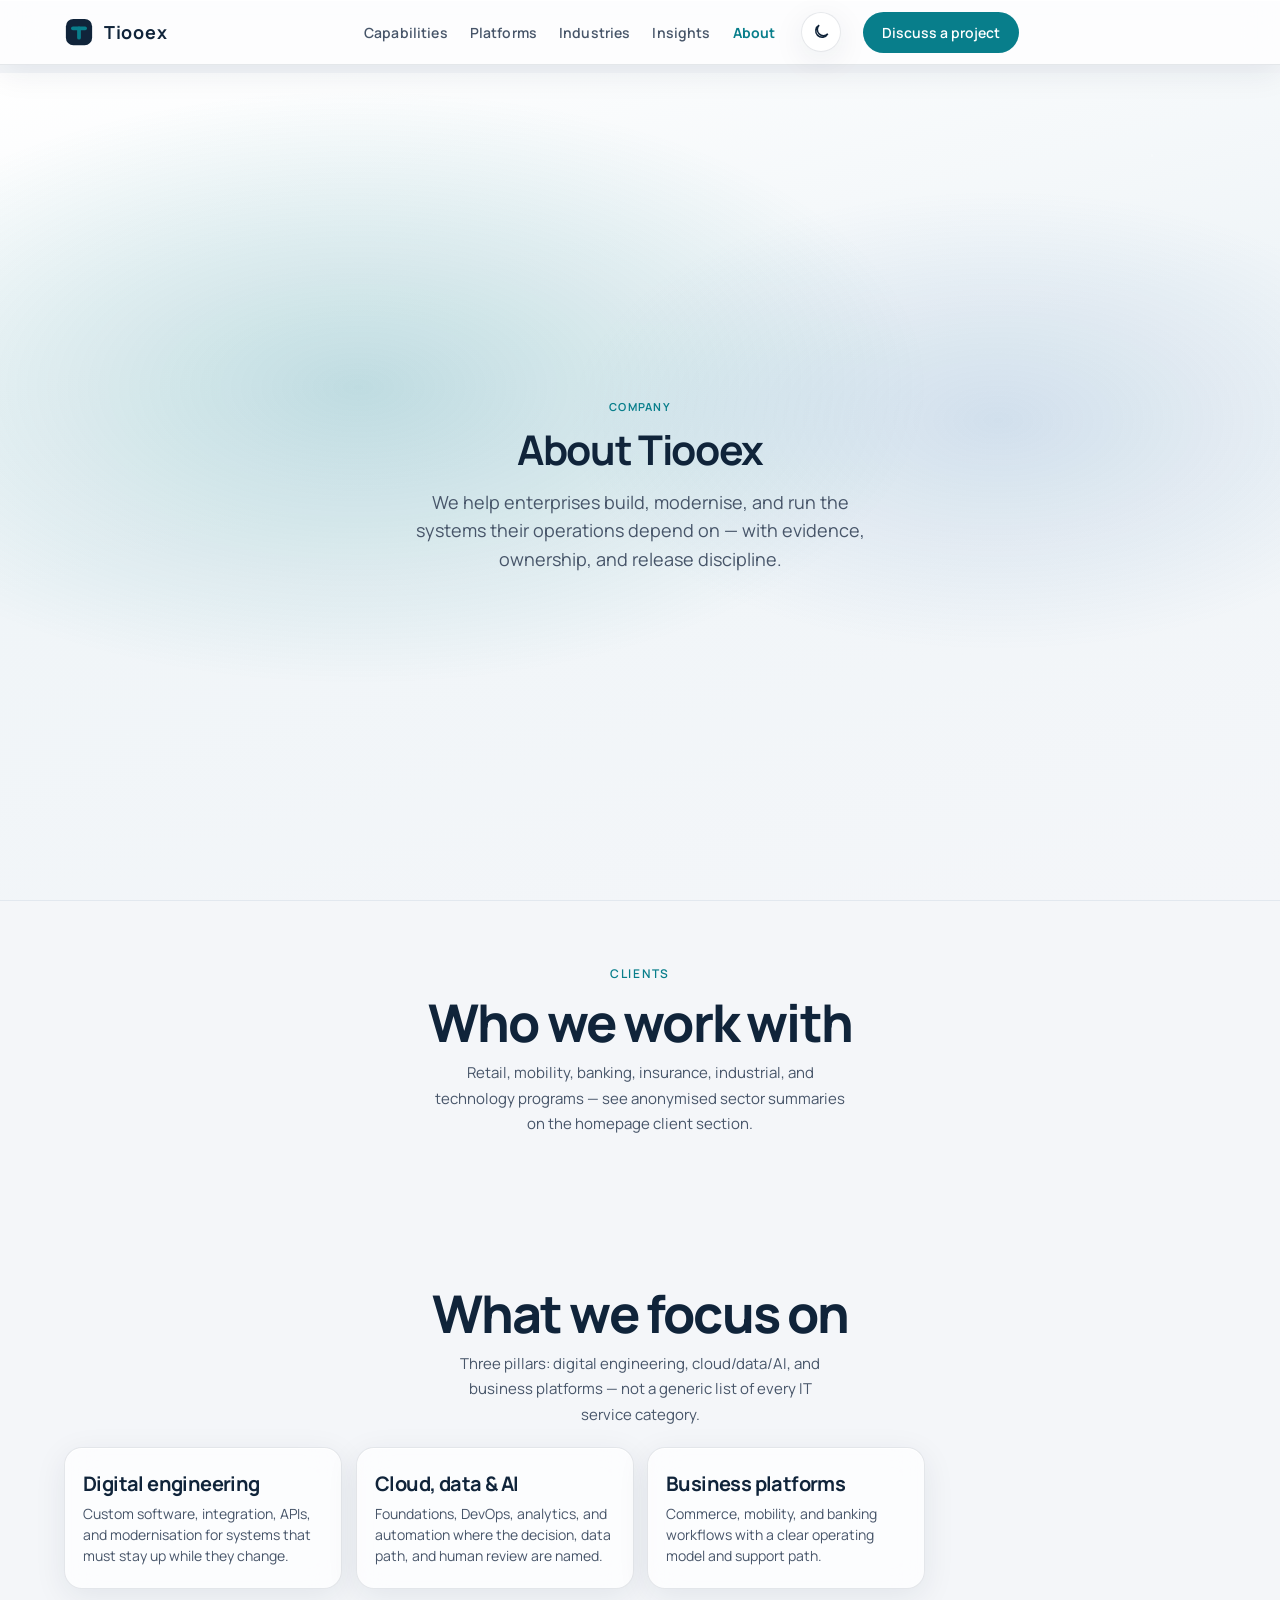
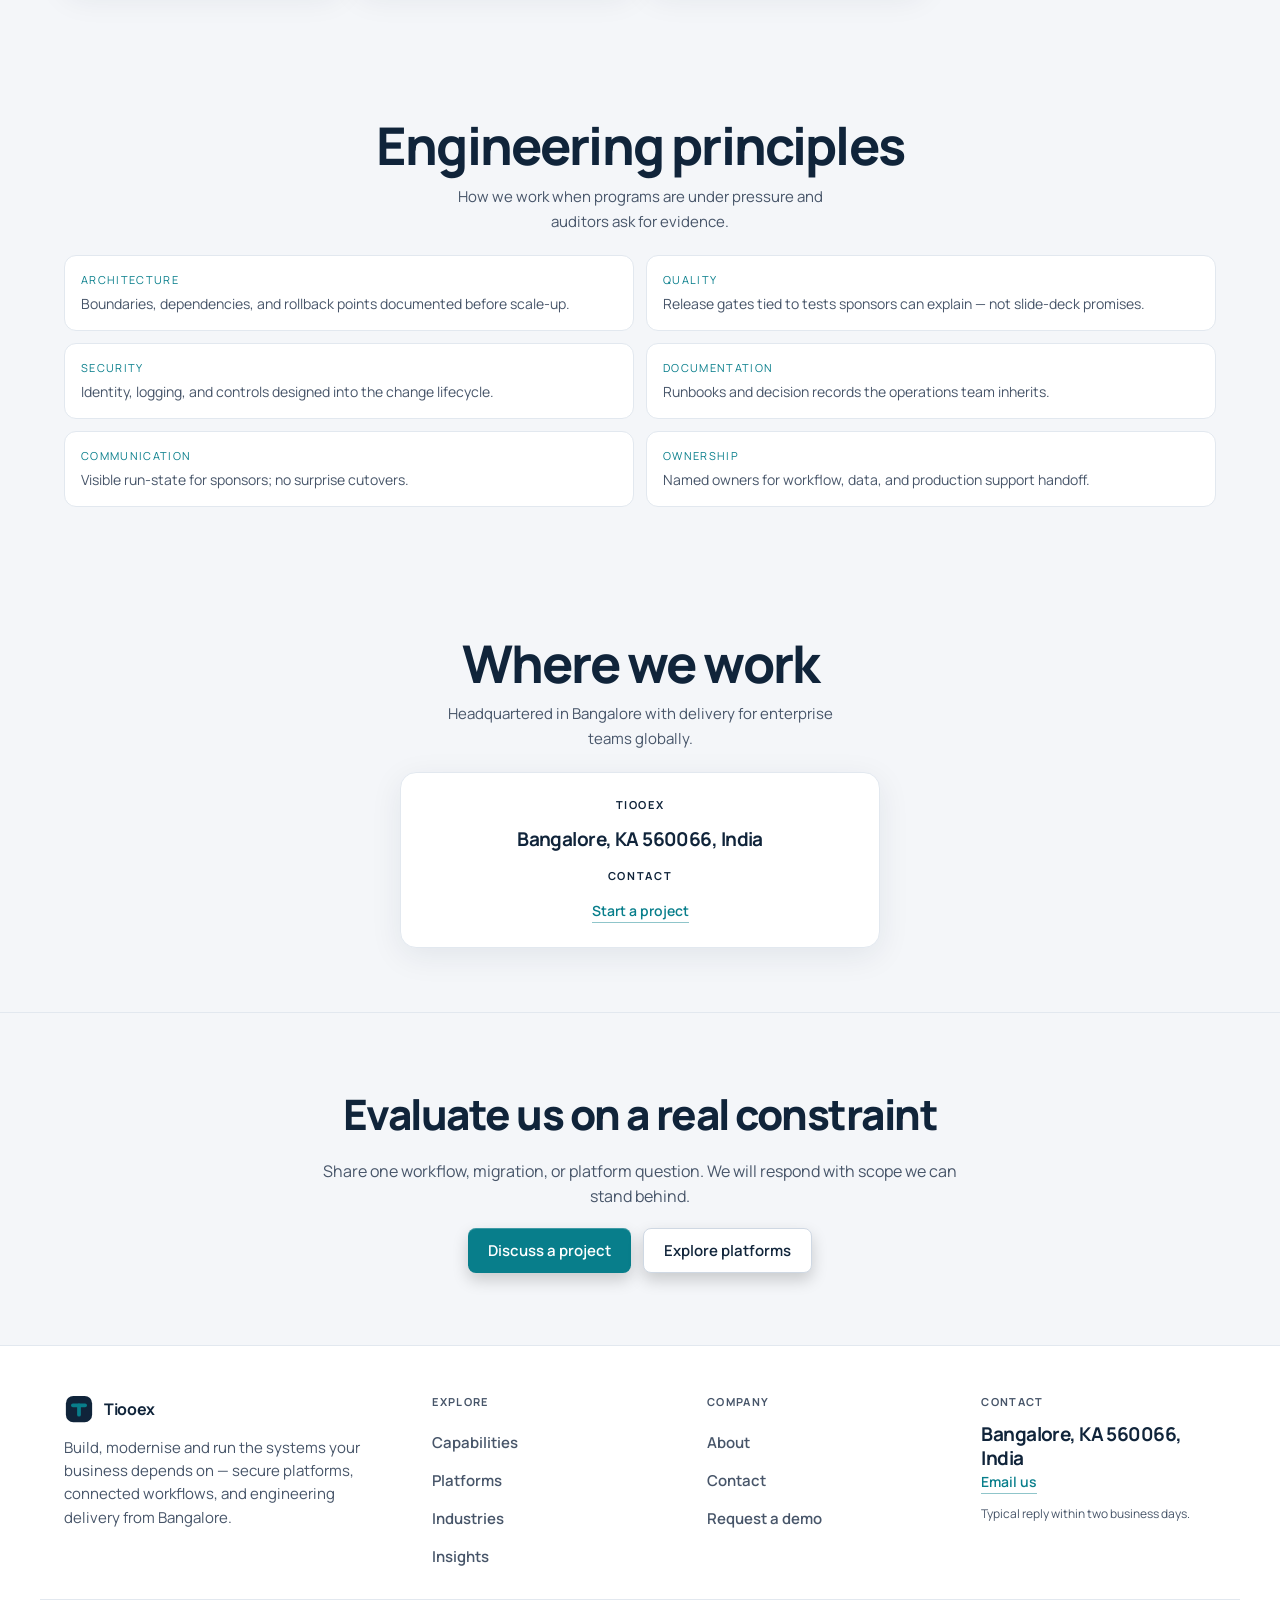
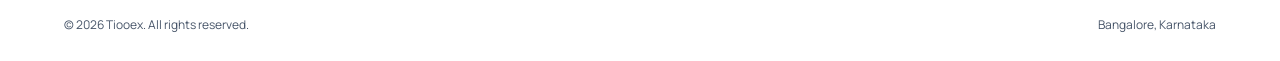
==== commit 015e3d18: "Add enterprise logo assets, SEO branding, and default light theme. Introduce navy-badge mark with al" ====
--- a/about.html
+++ b/about.html
@@ -4,6 +4,7 @@
     <meta charset="UTF-8">
     <meta name="viewport" content="width=device-width, initial-scale=1.0">
     <script src="theme-init.js"></script>
+    <script src="brand-head.js"></script>
     <title>About Tiooex — Delivery Approach &amp; Engineering Principles</title>
     <meta name="description" content="Learn how Tiooex delivers enterprise software engineering, cloud, data, AI, and business platforms from Bangalore, India.">
     <meta name="robots" content="index, follow">
--- a/styles.css
+++ b/styles.css
@@ -24,16 +24,28 @@
     --hero-bg:linear-gradient(165deg,#ffffff 0%,#f0f5f8 45%,var(--surface-2) 100%);
     --home-hero-mesh:linear-gradient(180deg,#ffffff 0%,#eef3f7 55%,var(--surface-2) 100%);
     --hero-viewport-offset:var(--nav-height);
-    --nav-bg:rgba(255,255,255,.94);
-    --promo-bg:var(--surface-3);
+    --nav-bg:rgba(255,255,255,.78);
+    --promo-bg:rgba(238,242,246,.86);
     --promo-fg:var(--ink-muted);
     --menu-scrim:rgba(16,36,58,.35);
-    --jumpbar-bg:rgba(255,255,255,.95);
+    --jumpbar-bg:rgba(255,255,255,.82);
     --btn-primary-fg:#ffffff;
     --overlay-scrim:rgba(16,36,58,.4);
     --plat-svg-stroke:#087e8b;
     --plat-svg-fill:rgba(8,126,139,.75);
     --plat-svg-muted:#5a6b7d;
+    --glass-blur:16px;
+    --glass-saturate:1.35;
+    --glass-bg:rgba(255,255,255,.72);
+    --glass-bg-strong:rgba(255,255,255,.88);
+    --glass-border:rgba(255,255,255,.75);
+    --glass-border-subtle:rgba(16,36,58,.1);
+    --glass-shadow:0 8px 32px rgba(16,36,58,.08), inset 0 1px 0 rgba(255,255,255,.92);
+    --glass-input-bg:rgba(255,255,255,.82);
+    --page-mesh:
+        radial-gradient(ellipse 85% 55% at 12% -5%, rgba(8,126,139,.07), transparent 52%),
+        radial-gradient(ellipse 70% 45% at 88% 8%, rgba(100,140,200,.06), transparent 48%),
+        linear-gradient(180deg, #eef3f7 0%, var(--surface-2) 100%);
 }
 [data-theme="dark"]{
     --hero-viewport-offset:var(--nav-height);
@@ -53,21 +65,34 @@
     --text-muted:var(--ink-muted);
     --hero-bg:linear-gradient(180deg,#141c26 0%,#0d1218 72%);
     --home-hero-mesh:linear-gradient(180deg,#161e28 0%,#0d1218 100%);
-    --nav-bg:rgba(13,18,24,.94);
-    --promo-bg:#0a0e14;
+    --nav-bg:rgba(13,18,24,.78);
+    --promo-bg:rgba(10,14,20,.88);
     --promo-fg:var(--ink-muted);
     --menu-scrim:rgba(0,0,0,.55);
-    --jumpbar-bg:rgba(20,28,38,.95);
+    --jumpbar-bg:rgba(20,28,38,.82);
     --btn-primary-fg:#0f1720;
     --overlay-scrim:rgba(0,0,0,.55);
     --plat-svg-stroke:#3aab9e;
     --plat-svg-fill:rgba(58,171,158,.8);
     --plat-svg-muted:rgba(226,235,245,.65);
+    --glass-blur:18px;
+    --glass-saturate:1.45;
+    --glass-bg:rgba(20,28,38,.62);
+    --glass-bg-strong:rgba(20,28,38,.82);
+    --glass-border:rgba(255,255,255,.14);
+    --glass-border-subtle:rgba(255,255,255,.1);
+    --glass-shadow:0 14px 42px rgba(0,0,0,.42), inset 0 1px 0 rgba(255,255,255,.1);
+    --glass-input-bg:rgba(26,36,48,.78);
+    --page-mesh:
+        radial-gradient(ellipse 80% 50% at 15% 0%, rgba(58,171,158,.12), transparent 55%),
+        radial-gradient(ellipse 65% 45% at 90% 12%, rgba(100,140,200,.08), transparent 50%),
+        linear-gradient(180deg, #121a24 0%, var(--surface-2) 100%);
 }
 body{scroll-behavior:smooth}
 body{
     font-family:'Manrope',system-ui,-apple-system,sans-serif;
-    background:var(--surface-2);
+    background:var(--page-mesh,var(--surface-2));
+    background-color:var(--surface-2);
     color:var(--ink);
     overflow-x:hidden;
     -webkit-font-smoothing:antialiased;
@@ -209,7 +234,7 @@
     width:44px;height:44px;
     border:none;
     background:none;
-    color:#fff;
+    color:var(--ink);
     font-size:24px;
     position:relative;
     z-index:2;
@@ -220,20 +245,20 @@
 .mobile-panel a{
     display:block;
     padding:14px 20px;
-    color:rgba(255,255,255,0.7);
+    color:var(--ink-muted);
     font-size:15px;
     text-transform:uppercase;
     letter-spacing:0.06em;
     border-bottom:1px solid rgba(255,255,255,0.04);
 }
 .mobile-panel a:last-child{border-bottom:none}
-.mobile-panel a:hover{color:#fff;background:rgba(255,255,255,0.03)}
+.mobile-panel a:hover{color:var(--ink);background:var(--surface-2)}
 .mobile-panel button{
     display:block;width:100%;text-align:left;padding:14px 20px;
     background:none;border:0;border-bottom:1px solid rgba(255,255,255,0.04);
     color:rgba(255,255,255,0.7);font-size:15px;text-transform:uppercase;letter-spacing:0.06em;
 }
-.mobile-panel button:hover{color:#fff;background:rgba(255,255,255,0.03)}
+.mobile-panel button:hover{color:var(--ink);background:var(--surface-2)}
 .linkish{background:none;border:0;padding:0;color:rgba(255,255,255,0.45);font:inherit;font-size:11px}
 .linkish:hover{color:#fff}
 
@@ -262,9 +287,12 @@
     transform:none;
 }
 .btn-secondary{
-    background:var(--surface,#fff);
-    border:1px solid var(--border-strong,#cfd8e3);
+    background:var(--glass-bg,var(--surface,#fff));
+    border:1px solid var(--glass-border-subtle,var(--border-strong,#cfd8e3));
     color:var(--ink);
+    backdrop-filter:saturate(var(--glass-saturate,1.2)) blur(calc(var(--glass-blur,16px) - 6px));
+    -webkit-backdrop-filter:saturate(var(--glass-saturate,1.2)) blur(calc(var(--glass-blur,16px) - 6px));
+    box-shadow:inset 0 1px 0 rgba(255,255,255,.35);
 }
 .btn-secondary:hover{
     border-color:var(--accent,#087e8b);
@@ -1560,7 +1588,7 @@
 @media(max-width:860px){
     .nav-links{display:none}
     .mobile-toggle{display:inline-flex;align-items:center;justify-content:center}
-    .mobile-panel{
+    .site-nav:not(.site-nav--unified) .mobile-panel{
         display:flex;
         flex-direction:column;
         position:fixed;
@@ -1571,23 +1599,23 @@
         max-height:min(70vh, 420px);
         max-height:min(70dvh, 420px);
         overflow:auto;
-        background:#0d1218;
-        border:1px solid rgba(255,255,255,.12);
+        background:var(--surface);
+        border:1px solid var(--border);
         border-radius:16px;
-        box-shadow:0 18px 50px rgba(0,0,0,.45);
+        box-shadow:var(--shadow-md);
         opacity:0;
         visibility:hidden;
         pointer-events:none;
         transform:translateY(-8px);
     }
-    .mobile-panel.open{
+    .site-nav:not(.site-nav--unified) .mobile-panel.open{
         opacity:1;
         visibility:visible;
         pointer-events:auto;
         transform:none;
     }
     .mobile-panel a{touch-action:manipulation;min-height:48px}
-    body.menu-open .site-nav{z-index:220;background:rgba(7,11,16,.92)}
+    body.menu-open .site-nav:not(.site-nav--unified){z-index:220;background:var(--nav-bg)}
 }
 @media(max-width:640px){
     .hero-title{font-size:32px}
@@ -1622,17 +1650,23 @@
 }
 .skip-link{
     position:absolute;left:16px;top:8px;z-index:200;
-    padding:10px 14px;background:#8fd4ff;color:#111;font-weight:700;
+    padding:10px 14px;background:var(--accent);color:var(--btn-primary-fg);font-weight:700;
     border-radius:8px;transform:translateY(-140%);
 }
 .skip-link:focus{transform:none}
-:focus-visible{outline:2px solid #8fd4ff;outline-offset:3px}
+:focus-visible{outline:2px solid var(--accent);outline-offset:3px}
 .progress{
     position:fixed;top:0;left:0;right:0;height:2px;z-index:120;
     background:#8fd4ff;transform:scaleX(0);transform-origin:0 50%;
 }
 .promo-bar.is-hidden{transform:translateY(-100%)}
-.logo-mark{width:22px;height:22px;flex:none}
+.logo-mark{
+    width:30px;
+    height:30px;
+    flex:none;
+    display:block;
+    object-fit:contain;
+}
 .nav-search{
     display:inline-flex;align-items:center;gap:10px;
     padding:8px 12px;border-radius:999px;
@@ -1647,7 +1681,7 @@
     color:rgba(255,255,255,0.55);
 }
 .nav-links a[aria-current="page"],
-.mobile-panel a[aria-current="page"]{color:#8fd4ff}
+.mobile-panel a[aria-current="page"]{color:var(--accent);font-weight:700}
 .hero-title,.fs-title,.section-title,.cta-title,.board-title,.cap-card h3,.insight-card h3,.step-item h3,.avail-banner h2{
     text-transform:none;letter-spacing:-0.035em;
 }
@@ -1757,7 +1791,7 @@
 .faq-a{padding:0 20px 18px;color:var(--ink-muted);line-height:1.65;font-size:15px}
 .inquiry{
     display:grid;grid-template-columns:0.9fr 1.1fr;gap:36px;align-items:start;
-    max-width:1120px;margin:0 auto;
+    max-width:var(--site-max,1200px);margin:0 auto;
 }
 .inquiry-form,.stack-form{display:grid;gap:12px}
 .field{display:grid;gap:6px;text-align:left}
@@ -1771,9 +1805,45 @@
 .field input:focus,.field select:focus,.field textarea:focus,.search-field input:focus{border-color:var(--accent);outline:none}
 .form-note,.form-status{color:var(--ink-muted);font-size:13px;line-height:1.5}
 .form-status{color:var(--accent)}
+.form-errors:not([hidden]){
+    padding:14px 16px;
+    border-style:solid;
+    border-color:color-mix(in srgb, #c53030 45%, var(--border));
+    background:color-mix(in srgb, #c53030 8%, var(--surface));
+    color:var(--ink);
+    font-size:14px;
+    line-height:1.45;
+}
+[data-theme="dark"] .form-errors:not([hidden]){
+    border-color:rgba(248,113,113,.45);
+    background:rgba(248,113,113,.12);
+    color:#fef2f2;
+}
+.field--consent{
+    display:flex;
+    flex-direction:row;
+    align-items:flex-start;
+    gap:10px;
+    text-align:left;
+}
+.field--consent input[type="checkbox"]{
+    width:auto;
+    min-width:18px;
+    height:18px;
+    margin-top:3px;
+    flex-shrink:0;
+    accent-color:var(--accent);
+}
+.field--consent > span{
+    font-size:13px;
+    line-height:1.5;
+    letter-spacing:0;
+    font-weight:500;
+    color:var(--ink-muted);
+}
 .toolbar{display:flex;flex-wrap:wrap;gap:12px;align-items:center;justify-content:space-between;margin-bottom:14px}
 .search-field{flex:1;min-width:220px}
-.search-field input{border-radius:999px;background:rgba(255,255,255,.04)}
+.search-field input{border-radius:999px;background:var(--glass-input-bg,var(--surface))}
 .toolbar .pill-row{justify-content:flex-start;margin-top:0}
 button.pill-tag,button.filter-pill{font-family:inherit}
 .count-line{color:var(--ink-muted);font-size:13px;margin-bottom:16px}
@@ -1781,7 +1851,7 @@
 .is-filtered-out{display:none !important}
 .scope-btn,.read-btn{
     margin-top:14px;align-self:flex-start;background:transparent;border:0;padding:0;
-    color:#8fd4ff;font-weight:700;font-size:13px;
+    color:var(--accent,#087e8b);font-weight:700;font-size:13px;
 }
 .cap-card,.insight-card{display:flex;flex-direction:column}
 .jumpbar{
@@ -1962,7 +2032,7 @@
     margin-bottom:14px;
     animation:fadeSlideUp .9s ease .1s both;
 }
-.page-home .home-hero .hero-title{
+.page-home .home-hero .hero-title:not(.hero-title-plain){
     width:100%;
     max-width:18em;
     margin:0 auto;
@@ -2112,11 +2182,11 @@
 }
 #engagement,#contact{
     max-width:none;width:100%;
-    border-top:1px solid rgba(143,212,255,.12);
+    border-top:1px solid var(--border);
 }
 #engagement{background:var(--surface-2);padding:64px 6vw}
 #engagement .seg-head,#engagement .engage-row{width:min(1120px,100%);margin-left:auto;margin-right:auto}
-#contact{background:var(--surface);padding:72px 24px}
+#contact{background:var(--surface);padding:0}
 .seg-alt{max-width:none;padding-left:0;padding-right:0}
 .seg-alt .seg-head,.seg-alt .stage,.seg-alt .sector-shell,.seg-alt .seg-more{width:min(1120px,calc(100% - 48px));margin-left:auto;margin-right:auto}
 .seg-head{margin-bottom:20px}
@@ -3533,7 +3603,7 @@
 .page-home .site-nav--unified{top:0}
 .nav-shell{max-width:1200px;margin:0 auto;padding:0 20px}
 .site-nav--unified .brand{
-    font-size:18px;font-weight:800;letter-spacing:.06em;text-transform:none;gap:10px;
+    font-size:18px;font-weight:700;letter-spacing:-.02em;text-transform:none;gap:10px;
 }
 .site-nav--unified .brand span{color:var(--ink)}
 .site-nav--unified .nav-links{
@@ -3787,10 +3857,12 @@
     max-width:1120px;
     margin:0 auto;
     border-radius:16px;
-    border:1px solid var(--border);
-    background:var(--surface);
+    border:1px solid var(--glass-border-subtle,var(--border));
+    background:var(--glass-bg-strong,var(--surface));
     overflow:hidden;
-    box-shadow:var(--shadow-sm);
+    box-shadow:var(--glass-shadow,var(--shadow-sm));
+    backdrop-filter:saturate(var(--glass-saturate,1.3)) blur(var(--glass-blur,16px));
+    -webkit-backdrop-filter:saturate(var(--glass-saturate,1.3)) blur(var(--glass-blur,16px));
 }
 .sector-grid{
     display:grid;
@@ -3808,7 +3880,7 @@
     min-height:48px;
     border:0;
     border-radius:0;
-    background:var(--surface);
+    background:var(--glass-bg,var(--surface));
     color:var(--ink-muted);
     font:inherit;
     font-size:14px;
@@ -3826,8 +3898,10 @@
 .sector-chip:focus-visible{outline:2px solid var(--accent);outline-offset:-2px}
 .sector-stage{
     padding:22px 24px 26px;
-    border-top:1px solid var(--border);
-    background:var(--surface-2);
+    border-top:1px solid var(--glass-border-subtle,var(--border));
+    background:var(--glass-bg,var(--surface-2));
+    backdrop-filter:saturate(var(--glass-saturate,1.3)) blur(calc(var(--glass-blur,16px) - 4px));
+    -webkit-backdrop-filter:saturate(var(--glass-saturate,1.3)) blur(calc(var(--glass-blur,16px) - 4px));
     text-align:left;
 }
 .sector-stage-kicker{
@@ -3978,7 +4052,7 @@
     gap:32px 40px;padding:48px 0 24px;
 }
 .footer-brand-block .footer-lead{max-width:36em;font-size:15px}
-.site-footer--unified .footer-brand{display:inline-flex;align-items:center;gap:10px;font-size:15px;font-weight:800;letter-spacing:.06em;text-transform:none;color:var(--ink);margin-bottom:12px}
+.site-footer--unified .footer-brand{display:inline-flex;align-items:center;gap:10px;font-size:16px;font-weight:700;letter-spacing:-.02em;text-transform:none;color:var(--ink);margin-bottom:12px}
 .site-footer--unified .footer-brand span{color:var(--ink)}
 .footer-copy{margin-top:10px;font-size:12px;color:var(--ink-muted);font-style:normal}
 .site-footer--unified .footer-bottom{
@@ -4010,12 +4084,13 @@
 .page-home{
     --home-accent:var(--accent);
     --home-accent-soft:var(--accent-soft);
-    --home-border:var(--border);
+    --home-border:var(--glass-border-subtle,var(--border));
     --home-text-muted:var(--ink-muted);
     --home-bg:var(--surface-2);
-    --home-bg-soft:var(--surface);
-    --home-bg-card:var(--surface-3);
-    background:var(--surface-2);
+    --home-bg-soft:var(--glass-bg,var(--surface));
+    --home-bg-card:var(--glass-bg-strong,var(--surface-3));
+    background:var(--page-mesh,var(--surface-2));
+    background-color:var(--surface-2);
     color:var(--ink);
 }
 .page-home .site-nav--unified{
@@ -4029,12 +4104,58 @@
 .page-home .hero-mesh{
     position:absolute;inset:0;z-index:0;pointer-events:none;
     background:var(--home-hero-mesh);
+    overflow:hidden;
+}
+.page-home .hero-mesh::before,
+.page-home .hero-mesh::after{
+    content:"";
+    position:absolute;
+    inset:-8%;
+    pointer-events:none;
+    will-change:transform,opacity;
+}
+.page-home .hero-mesh::before{
+    z-index:1;
+    background:
+        radial-gradient(circle 38% at 18% 32%, rgba(8,126,139,.28), transparent 58%),
+        radial-gradient(circle 34% at 84% 26%, rgba(56,120,180,.22), transparent 56%),
+        radial-gradient(circle 28% at 52% 78%, rgba(8,126,139,.16), transparent 62%);
+    animation:heroMeshFloat 11s ease-in-out infinite alternate;
+}
+.page-home .hero-mesh::after{
+    z-index:2;
+    background:
+        radial-gradient(circle 22% at 72% 62%, rgba(8,126,139,.2), transparent 70%),
+        radial-gradient(1.5px 1.5px at 22% 38%, rgba(8,126,139,.55), transparent),
+        radial-gradient(1.5px 1.5px at 68% 48%, rgba(56,120,180,.45), transparent),
+        radial-gradient(1px 1px at 44% 22%, rgba(8,126,139,.4), transparent),
+        radial-gradient(1px 1px at 86% 72%, rgba(56,120,180,.35), transparent);
+    animation:heroMeshSparkle 7s ease-in-out infinite alternate;
 }
 [data-theme="dark"] .page-home .hero-mesh{
     background:
         radial-gradient(ellipse 90% 70% at 50% -10%, rgba(58,171,158,.12), transparent 55%),
         radial-gradient(ellipse 60% 50% at 85% 40%, rgba(100,140,200,.06), transparent 50%),
         linear-gradient(180deg, #161e28 0%, #0d1218 100%);
+}
+[data-theme="dark"] .page-home .hero-mesh::before{
+    background:
+        radial-gradient(circle 42% at 20% 30%, rgba(58,171,158,.32), transparent 58%),
+        radial-gradient(circle 36% at 82% 28%, rgba(100,140,200,.22), transparent 55%);
+}
+[data-theme="dark"] .page-home .hero-mesh::after{
+    background:
+        radial-gradient(circle 24% at 70% 65%, rgba(58,171,158,.25), transparent 68%),
+        radial-gradient(1.5px 1.5px at 24% 40%, rgba(180,230,220,.7), transparent),
+        radial-gradient(1.5px 1.5px at 66% 50%, rgba(200,220,255,.55), transparent);
+}
+@keyframes heroMeshFloat{
+    0%{opacity:.72;transform:scale(1) translate(0,0)}
+    100%{opacity:1;transform:scale(1.05) translate(1.5%,-1.2%)}
+}
+@keyframes heroMeshSparkle{
+    0%{opacity:.55}
+    100%{opacity:1}
 }
 .page-home .home-open::after{
     background:linear-gradient(180deg, transparent, var(--home-bg) 90%);
@@ -4657,8 +4778,6 @@
     .swap-copy .swap-points{text-align:left;max-width:36rem;margin-left:auto;margin-right:auto}
     .swap-visual{margin:0 auto;max-width:100%}
     .inquiry{grid-template-columns:1fr;gap:28px}
-    .page-contact .inquiry > div{text-align:center}
-    .page-contact .inquiry-form{text-align:left}
 }
 @media(max-width:900px){
     .page-platforms .plat-jump{
@@ -4800,9 +4919,11 @@
         overflow-y:auto;
         overscroll-behavior:contain;
         border:0;
-        border-top:1px solid rgba(255,255,255,.1);
+        border-top:1px solid var(--border);
         border-radius:0 0 18px 18px;
-        box-shadow:0 22px 48px rgba(0,0,0,.5);
+        background:var(--surface);
+        color:var(--ink);
+        box-shadow:var(--shadow-md);
     }
     .site-nav--unified .mobile-panel.open{
         display:flex;
@@ -4812,8 +4933,14 @@
         display:flex;
         align-items:center;
         padding:12px 14px;
-        border-bottom:1px solid rgba(255,255,255,.06);
+        color:var(--ink-muted);
+        border-bottom:1px solid var(--border);
         margin:0;
+    }
+    .site-nav--unified .mobile-panel a[aria-current="page"]{
+        color:var(--accent);
+        background:var(--accent-soft);
+        font-weight:700;
     }
     .site-nav--unified .mobile-panel a:last-child{border-bottom:0}
     body.menu-open::before{
@@ -4821,7 +4948,7 @@
         position:fixed;
         inset:0;
         z-index:85;
-        background:rgba(0,0,0,.55);
+        background:var(--menu-scrim);
         pointer-events:none;
     }
     body.menu-open .site-nav--unified{z-index:92}
@@ -4857,9 +4984,7 @@
     .use-card{padding:18px 16px}
     .client-card{padding:18px 16px}
     .preview-grid{grid-template-columns:1fr!important}
-    .inquiry-form .field input,
-    .inquiry-form .field select,
-    .inquiry-form .field textarea{font-size:16px}
+    .field input,.field select,.field textarea,.search-field input{font-size:16px}
     .jumpbar{
         width:calc(100% - 2 * var(--site-gutter));
         margin-left:auto;
@@ -4886,10 +5011,6 @@
         align-items:center;
     }
     .form-note{font-size:13px;line-height:1.45}
-    .page-contact .field[style*="flex-direction:row"]{
-        flex-direction:row!important;
-        align-items:flex-start!important;
-    }
 }
 
 /* ═══ Light professional theme — calm surfaces, standard cards ═══ */
@@ -4904,16 +5025,71 @@
 .site-nav--unified.scrolled,
 body.menu-open .site-nav--unified{
     background:var(--nav-bg);
-    backdrop-filter:saturate(1.2) blur(10px);
-    border-bottom:1px solid var(--border);
-    box-shadow:var(--shadow-sm);
+    backdrop-filter:saturate(var(--glass-saturate)) blur(var(--glass-blur));
+    -webkit-backdrop-filter:saturate(var(--glass-saturate)) blur(var(--glass-blur));
+    border-bottom:1px solid var(--glass-border-subtle);
+    box-shadow:var(--glass-shadow);
+}
+.promo-bar{
+    backdrop-filter:saturate(var(--glass-saturate)) blur(calc(var(--glass-blur) - 2px));
+    -webkit-backdrop-filter:saturate(var(--glass-saturate)) blur(calc(var(--glass-blur) - 2px));
+}
+.site-nav--unified .mobile-panel{
+    background:var(--glass-bg-strong)!important;
+    backdrop-filter:saturate(var(--glass-saturate)) blur(var(--glass-blur));
+    -webkit-backdrop-filter:saturate(var(--glass-saturate)) blur(var(--glass-blur));
+    border-top:1px solid var(--glass-border-subtle)!important;
+    box-shadow:var(--glass-shadow)!important;
+}
+.page-platforms .plat-jump-shell{
+    background:var(--jumpbar-bg);
+    backdrop-filter:saturate(var(--glass-saturate)) blur(var(--glass-blur));
+    -webkit-backdrop-filter:saturate(var(--glass-saturate)) blur(var(--glass-blur));
+    border-bottom:1px solid var(--glass-border-subtle);
+}
+.plat-jump a,.post-hero-jump a{
+    background:var(--glass-bg)!important;
+    backdrop-filter:saturate(var(--glass-saturate)) blur(calc(var(--glass-blur) - 6px));
+    -webkit-backdrop-filter:saturate(var(--glass-saturate)) blur(calc(var(--glass-blur) - 6px));
+    border-color:var(--glass-border-subtle)!important;
+    box-shadow:inset 0 1px 0 rgba(255,255,255,.4)!important;
+}
+.site-footer,
+.site-footer--unified{
+    background:var(--glass-bg-strong)!important;
+    backdrop-filter:saturate(var(--glass-saturate)) blur(var(--glass-blur));
+    -webkit-backdrop-filter:saturate(var(--glass-saturate)) blur(var(--glass-blur));
+}
+.cta-section{
+    background:var(--glass-bg)!important;
+    backdrop-filter:saturate(var(--glass-saturate)) blur(var(--glass-blur));
+    -webkit-backdrop-filter:saturate(var(--glass-saturate)) blur(var(--glass-blur));
+}
+.step-item{
+    background:var(--glass-bg)!important;
+    backdrop-filter:saturate(var(--glass-saturate)) blur(calc(var(--glass-blur) - 4px));
+    -webkit-backdrop-filter:saturate(var(--glass-saturate)) blur(calc(var(--glass-blur) - 4px));
+    border-color:var(--glass-border-subtle)!important;
+    box-shadow:var(--glass-shadow)!important;
+}
+.swap-visual,.plat-visual,.stage-canvas{
+    background:var(--glass-bg)!important;
+    backdrop-filter:saturate(var(--glass-saturate)) blur(var(--glass-blur));
+    -webkit-backdrop-filter:saturate(var(--glass-saturate)) blur(var(--glass-blur));
+    border-color:var(--glass-border-subtle)!important;
+    box-shadow:var(--glass-shadow)!important;
+}
+[data-theme="light"] .strip,
+[data-theme="dark"] .strip{
+    backdrop-filter:saturate(var(--glass-saturate)) blur(calc(var(--glass-blur) - 2px));
+    -webkit-backdrop-filter:saturate(var(--glass-saturate)) blur(calc(var(--glass-blur) - 2px));
 }
 .site-nav--unified .brand span{color:var(--ink)}
 .site-nav .brand{text-shadow:none;letter-spacing:.04em;text-transform:none}
 .cap-board a{color:var(--ink)}
 .site-nav--unified .nav-links a{color:var(--ink-muted)}
-.site-nav--unified .nav-links a:hover,
-.site-nav--unified .nav-links a[aria-current="page"]{color:var(--ink)}
+.site-nav--unified .nav-links a:hover{color:var(--ink)}
+.site-nav--unified .nav-links a[aria-current="page"]{color:var(--accent);font-weight:700}
 .mobile-toggle{color:var(--ink)}
 .site-nav--unified .mobile-panel{
     background:var(--surface);
@@ -4959,17 +5135,32 @@
 .plat-detail,
 .inline-detail-card,
 .about-location,
+.theme-toggle,
+.mobile-panel-theme,
+.faq-item,
+.sector-shell,
+.use-shell,
+.sector-stage,
+.outcome-preview,
+.drawer,
+.reader{
+    background:var(--glass-bg)!important;
+    backdrop-filter:saturate(var(--glass-saturate)) blur(var(--glass-blur));
+    -webkit-backdrop-filter:saturate(var(--glass-saturate)) blur(var(--glass-blur));
+    border:1px solid var(--glass-border-subtle)!important;
+    box-shadow:var(--glass-shadow)!important;
+    transform:none!important;
+    transform-style:flat!important;
+}
 .search-field input,
 .field input,
 .field select,
 .field textarea{
-    background:var(--surface)!important;
-    backdrop-filter:none!important;
-    -webkit-backdrop-filter:none!important;
-    border:1px solid var(--border)!important;
-    box-shadow:var(--shadow-sm)!important;
-    transform:none!important;
-    transform-style:flat!important;
+    background:var(--glass-input-bg)!important;
+    backdrop-filter:saturate(var(--glass-saturate)) blur(calc(var(--glass-blur) - 4px));
+    -webkit-backdrop-filter:saturate(var(--glass-saturate)) blur(calc(var(--glass-blur) - 4px));
+    border:1px solid var(--glass-border-subtle)!important;
+    box-shadow:inset 0 1px 0 rgba(255,255,255,.35)!important;
 }
 .cap-card::after,
 .insight-card::after,
@@ -4985,9 +5176,9 @@
 .pill-tag:hover,
 .pill-tag.active{
     border-color:var(--accent)!important;
-    box-shadow:var(--shadow-md)!important;
+    box-shadow:var(--glass-shadow), var(--shadow-md)!important;
     transform:translateY(-2px)!important;
-    background:var(--surface)!important;
+    background:var(--glass-bg-strong)!important;
 }
 .cap-card h3,
 .insight-card h3{
@@ -5003,19 +5194,23 @@
 .cap-icon svg,
 .insight-card-icon svg{filter:none!important}
 .use-shell{
-    background:var(--surface);
-    border-color:var(--border);
-    box-shadow:var(--shadow-sm);
+    background:var(--glass-bg-strong);
+    border-color:var(--glass-border-subtle);
+    box-shadow:var(--glass-shadow);
+    backdrop-filter:saturate(var(--glass-saturate)) blur(var(--glass-blur));
+    -webkit-backdrop-filter:saturate(var(--glass-saturate)) blur(var(--glass-blur));
 }
 .use-grid{background:var(--border)}
 .use-shell .use-card{
-    background:var(--surface);
+    background:var(--glass-bg)!important;
     color:var(--ink);
     border:none!important;
     border-radius:0!important;
     box-shadow:none!important;
-}
-.use-shell .use-card:hover{background:var(--surface-2)!important}
+    backdrop-filter:saturate(var(--glass-saturate)) blur(calc(var(--glass-blur) - 6px));
+    -webkit-backdrop-filter:saturate(var(--glass-saturate)) blur(calc(var(--glass-blur) - 6px));
+}
+.use-shell .use-card:hover{background:var(--glass-bg-strong)!important}
 .use-shell .use-card.is-active{
     background:var(--accent-soft)!important;
     box-shadow:inset 0 0 0 1px rgba(8,126,139,.35)!important;
@@ -5023,7 +5218,12 @@
 .use-card h3{color:var(--ink)}
 .use-card p{color:var(--ink-muted)}
 .use-icon{color:var(--btn-primary-fg);background:var(--accent)}
-.use-stage{background:var(--surface-2);border-top-color:var(--border)}
+.use-stage{
+    background:var(--glass-bg,var(--surface-2));
+    border-top-color:var(--glass-border-subtle,var(--border));
+    backdrop-filter:saturate(var(--glass-saturate,1.3)) blur(calc(var(--glass-blur,16px) - 4px));
+    -webkit-backdrop-filter:saturate(var(--glass-saturate,1.3)) blur(calc(var(--glass-blur,16px) - 4px));
+}
 .use-stage-line{color:var(--ink)}
 .use-stage-link{color:var(--accent);border-bottom-color:rgba(8,126,139,.45)}
 .use-cta{color:var(--accent)}
@@ -5317,9 +5517,20 @@
 [data-theme="light"] .swap-visual,
 [data-theme="light"] .plat-visual,
 [data-theme="light"] .stage-canvas{
-    background:var(--surface-3)!important;
-    border-color:var(--border)!important;
-    box-shadow:var(--shadow-sm)!important;
+    background:var(--glass-bg)!important;
+    border-color:var(--glass-border-subtle)!important;
+    box-shadow:var(--glass-shadow)!important;
+    backdrop-filter:saturate(var(--glass-saturate)) blur(var(--glass-blur));
+    -webkit-backdrop-filter:saturate(var(--glass-saturate)) blur(var(--glass-blur));
+}
+[data-theme="dark"] .swap-visual,
+[data-theme="dark"] .plat-visual,
+[data-theme="dark"] .stage-canvas{
+    background:var(--glass-bg)!important;
+    border-color:var(--glass-border-subtle)!important;
+    box-shadow:var(--glass-shadow)!important;
+    backdrop-filter:saturate(var(--glass-saturate)) blur(var(--glass-blur));
+    -webkit-backdrop-filter:saturate(var(--glass-saturate)) blur(var(--glass-blur));
 }
 [data-theme="light"] #industries,
 [data-theme="light"] #engagement,
@@ -5450,8 +5661,15 @@
 
 /* Light — capability cards keep accent tint, text stays readable */
 [data-theme="light"] .page-products .cap-card{
-    background:linear-gradient(165deg, color-mix(in srgb, var(--card) 16%, var(--surface)), var(--surface))!important;
-    border-color:color-mix(in srgb, var(--card) 40%, var(--border))!important;
+    background:linear-gradient(165deg, color-mix(in srgb, var(--card) 16%, var(--glass-bg)), var(--glass-bg))!important;
+    border-color:color-mix(in srgb, var(--card) 40%, var(--glass-border-subtle))!important;
+    backdrop-filter:saturate(var(--glass-saturate)) blur(var(--glass-blur));
+    -webkit-backdrop-filter:saturate(var(--glass-saturate)) blur(var(--glass-blur));
+}
+[data-theme="dark"] .page-products .cap-card{
+    background:linear-gradient(165deg, color-mix(in srgb, var(--card) 14%, var(--glass-bg)), var(--glass-bg))!important;
+    backdrop-filter:saturate(var(--glass-saturate)) blur(var(--glass-blur));
+    -webkit-backdrop-filter:saturate(var(--glass-saturate)) blur(var(--glass-blur));
 }
 [data-theme="light"] .page-products .cap-card::before{opacity:.35}
 [data-theme="light"] .page-products .cap-card h3{color:var(--ink)!important}
@@ -5467,9 +5685,9 @@
 [data-theme="light"] .strip{
     color:var(--ink);
     background:
-        linear-gradient(165deg, color-mix(in srgb, var(--glow) 22%, var(--surface)), var(--surface));
-    border:1px solid color-mix(in srgb, var(--glow) 38%, var(--border));
-    box-shadow:var(--shadow-sm);
+        linear-gradient(165deg, color-mix(in srgb, var(--glow) 22%, var(--glass-bg)), var(--glass-bg));
+    border:1px solid color-mix(in srgb, var(--glow) 38%, var(--glass-border-subtle));
+    box-shadow:var(--glass-shadow);
 }
 [data-theme="light"] .strip::before{opacity:.45}
 [data-theme="light"] .strip::after{
@@ -5516,6 +5734,322 @@
     color:color-mix(in srgb, var(--card, var(--accent)) 72%, var(--ink));
 }
 [data-theme="light"] .insight-card .insight-meta{color:var(--ink-muted)!important}
+
+/* ═══ Hero motion — all pages (light + dark) ═══ */
+@keyframes heroAmbientIn{
+    0%{opacity:0}
+    100%{opacity:1}
+}
+@keyframes heroOrbDrift{
+    0%{transform:scale(1) translate(0,0);filter:brightness(1)}
+    100%{transform:scale(1.06) translate(1.5%,-1.5%);filter:brightness(1.08)}
+}
+.js .hero-full.page-hero,
+.js .home-hero.page-hero{
+    animation:heroFadeIn 1.05s ease both;
+}
+.js .hero-full.page-hero > .hero-content.reveal{
+    opacity:1;
+    transform:none;
+    transition:none;
+}
+.js .hero-full.page-hero > .hero-content .hero-eyebrow,
+.js .page-hero--home .home-hero-copy .hero-eyebrow{
+    animation:fadeSlideUp .78s ease .08s both;
+}
+.js .hero-full.page-hero > .hero-content .hero-title,
+.js .page-hero--home .home-hero-copy .hero-title.hero-title-plain{
+    animation:titleReveal 1.05s cubic-bezier(.16,1,.3,1) .2s both;
+}
+.js .hero-full.page-hero > .hero-content .hero-sub,
+.js .page-hero--home .home-hero-copy .hero-sub{
+    animation:fadeSlideUp .82s ease .42s both;
+}
+.js .hero-full.page-hero > .hero-content .hero-actions,
+.js .hero-full.page-hero > .hero-content .hero-note,
+.js .hero-full.page-hero > .hero-content .form-note,
+.js .page-hero--home .home-hero-copy .hero-actions{
+    animation:fadeSlideUp .82s ease .58s both;
+}
+.js .hero-full.page-hero .hero-bg::before,
+.js .page-platforms .hero-full.page-hero .hero-bg::before,
+.js .page-about .hero-full.page-hero .hero-bg::before,
+.js .page-contact .hero-full.page-hero .hero-bg::before{
+    content:"";
+    position:absolute;
+    inset:0;
+    z-index:1;
+    pointer-events:none;
+    display:block!important;
+    opacity:0;
+    background:
+        radial-gradient(ellipse 72% 58% at 28% 38%, rgba(8,126,139,.22), transparent 62%),
+        radial-gradient(ellipse 58% 48% at 78% 42%, rgba(56,120,180,.17), transparent 58%);
+    animation:heroAmbientIn .85s ease forwards, heroOrbDrift 15s ease-in-out 1s infinite alternate;
+}
+[data-theme="dark"] .js .hero-full.page-hero .hero-bg::before{
+    background:
+        radial-gradient(ellipse 72% 58% at 28% 38%, rgba(58,171,158,.3), transparent 62%),
+        radial-gradient(ellipse 58% 48% at 78% 42%, rgba(100,140,200,.2), transparent 58%);
+}
+[data-theme="dark"] .js .page-products .hero-full.page-hero .hero-bg::before{
+    background:radial-gradient(circle 520px at 50% 42%, rgba(46,88,190,.26), transparent 70%);
+    animation:heroAmbientIn .85s ease forwards, colorWashProducts 12s ease-in-out 1s infinite alternate!important;
+}
+[data-theme="dark"] .js .page-services .hero-full.page-hero .hero-bg::before{
+    background:radial-gradient(circle 520px at 50% 40%, rgba(52,186,124,.24), transparent 70%);
+    animation:heroAmbientIn .85s ease forwards, colorWashServices 14s ease-in-out 1s infinite alternate!important;
+}
+[data-theme="dark"] .js .page-blogs .hero-full.page-hero .hero-bg::before{
+    background:radial-gradient(circle 480px at 50% 48%, rgba(156,112,255,.24), transparent 72%);
+    animation:heroAmbientIn .85s ease forwards, colorWashBlogs 13s ease-in-out 1s infinite alternate!important;
+}
+[data-theme="light"] .js .hero-full.page-hero .hero-bg::after{
+    background:
+        radial-gradient(1.5px 1.5px at 18% 28%, rgba(8,126,139,.55), transparent),
+        radial-gradient(1.5px 1.5px at 42% 62%, rgba(56,120,180,.45), transparent),
+        radial-gradient(1px 1px at 68% 34%, rgba(8,126,139,.4), transparent),
+        radial-gradient(1px 1px at 82% 72%, rgba(56,120,180,.38), transparent),
+        radial-gradient(1.5px 1.5px at 30% 82%, rgba(8,126,139,.42), transparent),
+        radial-gradient(1px 1px at 55% 18%, rgba(56,120,180,.35), transparent);
+    animation:heroMeshSparkle 6.5s ease-in-out infinite alternate;
+    opacity:.85;
+}
+.page-home .home-hero.page-hero.page-hero--home{
+    min-height:calc(100svh - var(--hero-viewport-offset,var(--nav-height)));
+    min-height:calc(100dvh - var(--hero-viewport-offset,var(--nav-height)));
+    align-items:center;
+    justify-content:center;
+}
+
+/* ═══ Contact page — alignment (light + dark) ═══ */
+.page-contact #contact.page-contact__section{
+    padding-top:clamp(48px,8vw,88px);
+    padding-bottom:clamp(56px,9vw,96px);
+    padding-left:var(--site-edge);
+    padding-right:var(--site-edge);
+    background:var(--surface);
+    border-top:1px solid var(--border);
+    box-sizing:border-box;
+}
+.page-contact .contact-layout{
+    width:100%;
+    max-width:var(--site-max);
+    margin-left:auto;
+    margin-right:auto;
+    padding-left:var(--site-gutter);
+    padding-right:var(--site-gutter);
+    box-sizing:border-box;
+}
+.page-contact .contact-head{
+    text-align:center;
+    margin-bottom:clamp(28px,5vw,40px);
+}
+.page-contact .contact-head .section-lead{
+    max-width:46ch;
+    margin-left:auto;
+    margin-right:auto;
+}
+.page-contact .inquiry{
+    gap:clamp(28px,5vw,44px);
+    align-items:start;
+    text-align:left;
+}
+.page-contact .inquiry-aside{
+    text-align:left;
+    min-width:0;
+}
+.page-contact .contact-aside-title{
+    font-size:clamp(22px,2.8vw,32px);
+    font-weight:700;
+    letter-spacing:-.03em;
+    line-height:1.2;
+    color:var(--ink);
+    margin:0 0 12px;
+    text-align:left;
+}
+.page-contact .contact-aside-points{
+    margin:16px 0 0;
+    max-width:42ch;
+}
+.page-contact .contact-aside-points li::before{
+    background:var(--accent);
+}
+.page-contact .contact-location{
+    margin-top:20px;
+    max-width:42ch;
+}
+.page-contact .inquiry-form{
+    width:100%;
+    min-width:0;
+    max-width:560px;
+    margin-left:auto;
+}
+.page-contact .inquiry-form .btn-primary{
+    justify-self:start;
+    width:100%;
+    max-width:280px;
+}
+.page-contact .hero-note .footer-mail{
+    color:var(--accent);
+    font-weight:650;
+}
+@media(min-width:901px){
+    .page-contact .inquiry{
+        grid-template-columns:minmax(0,0.95fr) minmax(0,1.05fr);
+    }
+    .page-contact .inquiry-form{
+        margin-left:0;
+        max-width:none;
+    }
+}
+@media(max-width:900px){
+    .page-contact .inquiry-aside{
+        text-align:center;
+    }
+    .page-contact .contact-aside-title,
+    .page-contact .contact-aside-points,
+    .page-contact .contact-location{
+        margin-left:auto;
+        margin-right:auto;
+        text-align:left;
+        max-width:36rem;
+    }
+    .page-contact .inquiry-form{
+        margin-left:auto;
+        margin-right:auto;
+        max-width:36rem;
+    }
+    .page-contact .inquiry-form .btn-primary{
+        max-width:none;
+    }
+}
+
+/* ═══ Site-wide surfaces — light + dark consistency ═══ */
+[data-theme="light"] .stage-copy a,
+[data-theme="dark"] .stage-copy a{
+    color:var(--accent);
+    border-bottom-color:color-mix(in srgb, var(--accent) 45%, transparent);
+}
+[data-theme="light"] .cap-board a,
+[data-theme="dark"] .cap-board a{
+    color:var(--ink);
+    border-color:var(--glass-border-subtle,var(--border));
+    background:var(--glass-bg,var(--surface));
+}
+[data-theme="light"] .swap-points li::before,
+[data-theme="dark"] .swap-points li::before{
+    background:var(--accent);
+}
+[data-theme="dark"] .hero-bg::after{
+    opacity:.75;
+}
+[data-theme="light"] .hero-full.page-hero .hero-bg::after{
+    opacity:.9;
+}
+.page-about .seg,
+.page-contact main > .section-block,
+.page-products .seg,
+.page-services .seg,
+.page-blogs .seg,
+.page-platforms .seg{
+    box-sizing:border-box;
+}
+
+/* ═══ Mobile readability — light & dark (all pages) ═══ */
+@media(max-width:768px){
+    body,main{color:var(--ink)}
+    .hero-title,.page-hero .hero-title,.home-hero .hero-title.hero-title-plain{color:var(--ink)}
+    .hero-eyebrow,.plat-kicker,.fs-eyebrow,.section-kicker{color:var(--accent)}
+    .hero-sub,.section-lead,.form-note,.hero-note,.count-line{color:var(--ink-muted)}
+    .seg-head h2,.close-seg h2,.cta-title,.plat-copy h2,.swap-copy h2{color:var(--ink)}
+    .plat-copy p,.swap-copy p,.use-card p,.use-stage-line,.outcome-preview,
+    .sector-stage-note,.client-card p,.preview-card p,.cap-card p{color:var(--ink-muted)}
+    .use-card h3,.outcome-chip strong,.client-card strong,.cap-board a,
+    .preview-card h3,.sector-chip[aria-pressed="true"]{color:var(--ink)}
+    .swap-link,.use-stage-link,.sector-stage-link,.card-go,.scope-btn,.read-btn{color:var(--accent);font-weight:700}
+    .pill-tag{color:var(--ink-muted)}
+    .pill-tag.active,.pill-tag[aria-pressed="true"]{color:var(--ink)}
+    .field span{color:var(--ink-muted)}
+    .field input,.field select,.field textarea,.search-field input{
+        font-size:16px;
+        color:var(--ink);
+        background:var(--glass-input-bg,var(--surface));
+        border-color:var(--border);
+    }
+    .promo-bar{color:var(--promo-fg);background:var(--promo-bg)}
+    .site-nav--unified .mobile-panel{
+        background:var(--surface)!important;
+        color:var(--ink);
+        box-shadow:var(--shadow-md)!important;
+        border-top-color:var(--border)!important;
+    }
+    .site-nav--unified .mobile-panel a{
+        color:var(--ink-muted)!important;
+        border-bottom-color:var(--border)!important;
+    }
+    .site-nav--unified .mobile-panel a[aria-current="page"]{
+        color:var(--accent)!important;
+        background:var(--accent-soft);
+    }
+    .mobile-panel-theme{color:var(--ink)!important;background:var(--surface-2)!important}
+    .mobile-toggle{color:var(--ink)!important}
+    .strip:not(.is-open) .strip-name{
+        max-width:calc(100% - 52px);
+        overflow:hidden;
+        text-overflow:ellipsis;
+    }
+    .strip.is-open .strip-copy h2{font-size:clamp(20px,5.5vw,28px);color:var(--ink)}
+    .strip.is-open .strip-copy p{font-size:15px;line-height:1.55;color:var(--ink-muted)}
+    .page-platforms .plat-jump a{font-size:13px;font-weight:650;color:var(--ink-muted)}
+    .page-platforms .plat-jump a.is-current{color:var(--ink);background:var(--accent-soft)}
+    .engage-row article h3{color:var(--ink)}
+    .engage-row article p{color:var(--ink-muted)}
+    .step-item h3{color:var(--ink)}
+    .step-item p{color:var(--ink-muted)}
+    .btn-secondary{color:var(--ink);background:var(--surface);border-color:var(--border-strong)}
+}
+@supports not ((backdrop-filter:blur(1px)) or (-webkit-backdrop-filter:blur(1px))){
+    :root,
+    [data-theme="light"],
+    [data-theme="dark"]{
+        --glass-bg:var(--surface);
+        --glass-bg-strong:var(--surface);
+        --glass-input-bg:var(--surface);
+    }
+}
+
+@media(max-width:768px){
+    [data-theme="dark"] .strip{
+        color:#eef2f7;
+        background:
+            linear-gradient(180deg, rgba(7,11,16,.02), rgba(7,11,16,.55)),
+            radial-gradient(circle at var(--spot, 40% 30%), var(--glow), #121820 70%);
+        border:0;
+        box-shadow:var(--shadow-md);
+    }
+    [data-theme="dark"] .strip::after{
+        background:linear-gradient(180deg, rgba(7,11,16,.02) 8%, rgba(7,11,16,.72));
+    }
+    [data-theme="dark"] .strip-name,
+    [data-theme="dark"] .strip.is-open .strip-copy h2{color:#f4f8fc!important}
+    [data-theme="dark"] .strip.is-open .strip-copy p{color:rgba(226,235,245,.85)!important}
+    [data-theme="dark"] .strip-arrow{color:#fff;background:rgba(7,11,16,.45);border-color:rgba(255,255,255,.35)}
+    [data-theme="dark"] .strip .read-btn{color:var(--accent)!important}
+    [data-theme="light"] .strip.is-open .strip-copy h2,
+    [data-theme="light"] .strip:not(.is-open) .strip-name{color:var(--ink)!important}
+    [data-theme="light"] .strip.is-open .strip-copy p{color:var(--ink-muted)!important}
+}
+@media(max-width:640px){
+    .sector-stage-note{font-size:15px;line-height:1.58;color:var(--ink)}
+    .sector-stage-kicker{font-size:10px;letter-spacing:.1em}
+    .outcome-chip strong{font-size:13px;line-height:1.35;color:var(--ink)}
+    .outcome-preview{font-size:14px;color:var(--ink)}
+    .use-stage-line{font-size:14px;color:var(--ink)}
+    .post-hero-jump a,.plat-jump a{font-size:12px;padding:10px 14px}
+    .cap-board a{font-size:14px;line-height:1.35;color:var(--ink)}
+    .footer-lead,.site-footer--unified .footer-links a{font-size:14px}
+}
 
 @media(prefers-reduced-motion:reduce){
     *:not(.stage-canvas *){animation:none !important;transition:none !important}
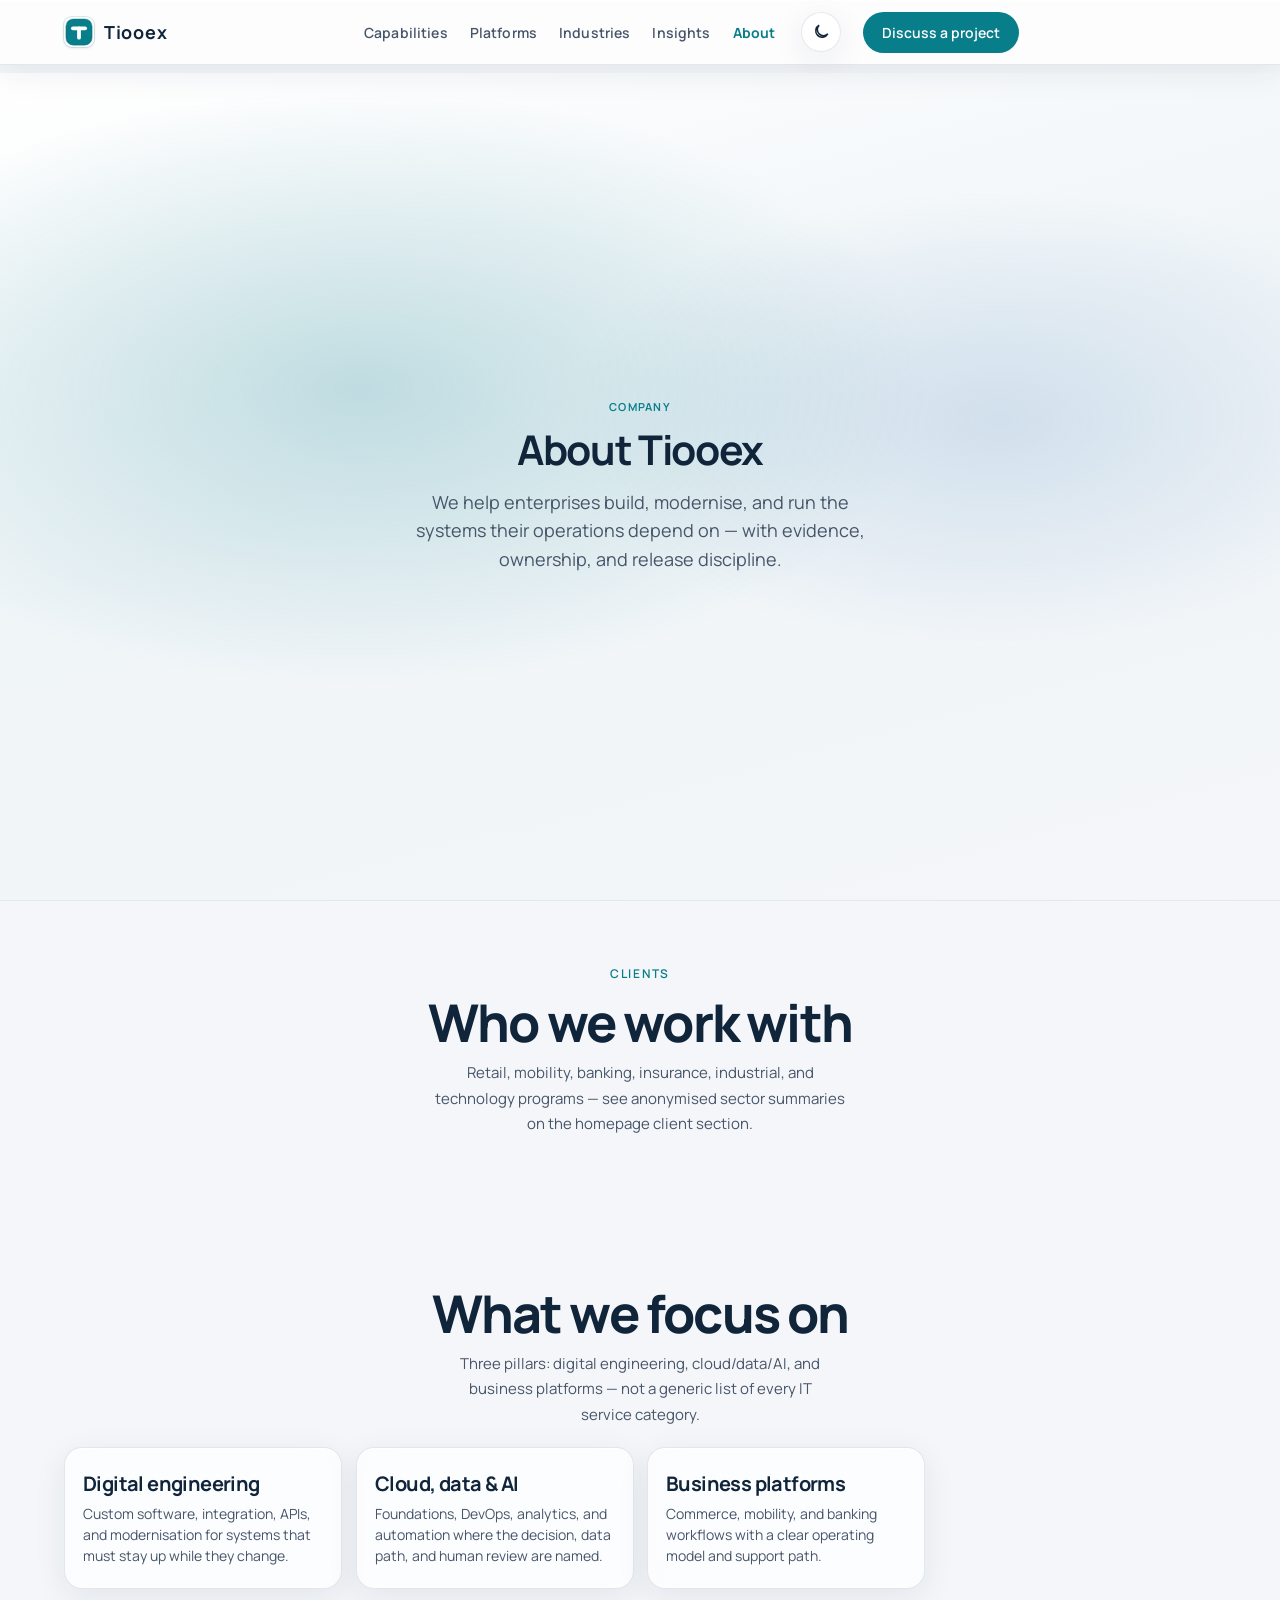
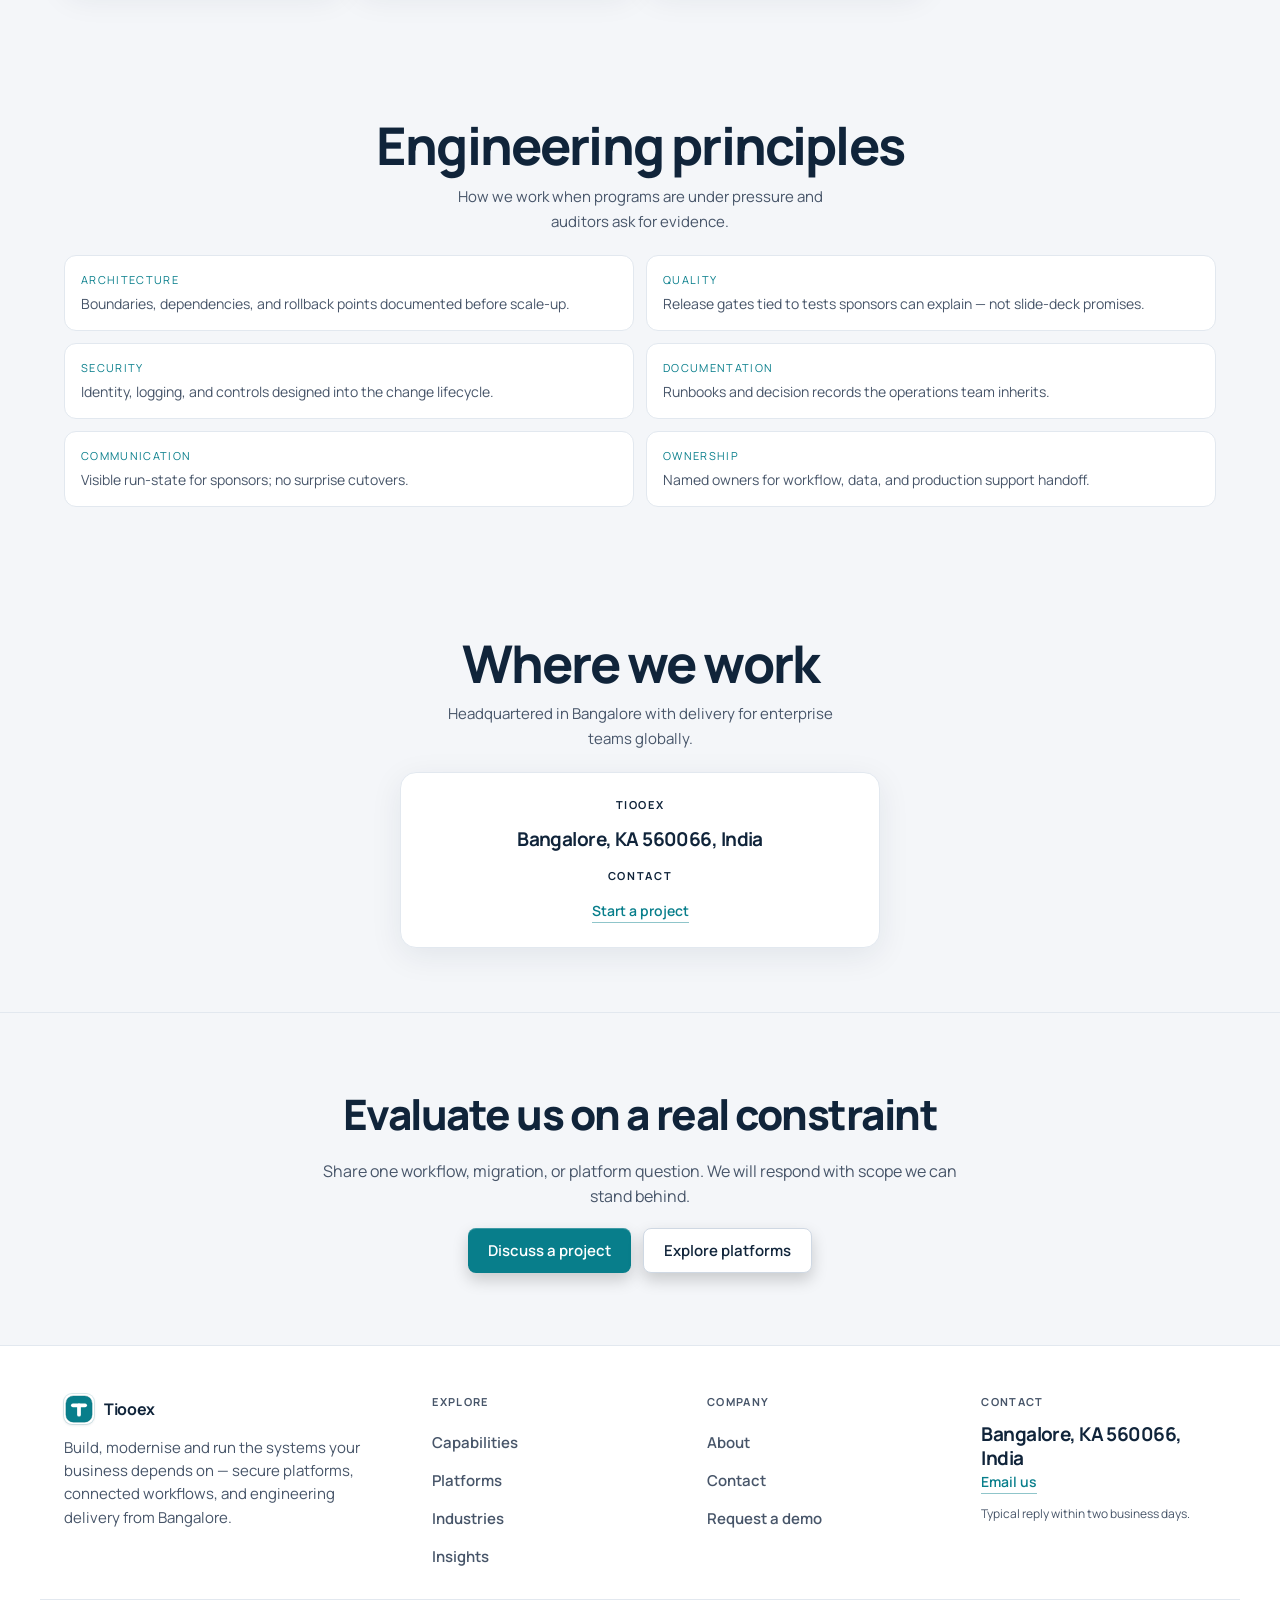
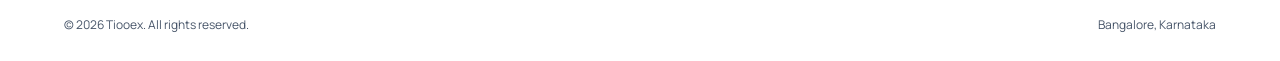
==== commit 7777237f: "Improve Google favicon and site name signals for Tiooex branding. Add 48px favicon assets, root favi" ====
--- a/about.html
+++ b/about.html
@@ -12,6 +12,8 @@
     <meta property="og:description" content="Enterprise technology partner focused on secure platforms, connected workflows, and measurable delivery.">
     <meta property="og:type" content="website">
     <meta property="og:url" content="https://www.tiooex.in/about.html">
+    <meta property="og:site_name" content="Tiooex">
+    <meta name="application-name" content="Tiooex">
     <link rel="canonical" href="https://www.tiooex.in/about.html">
     <link rel="icon" href="favicon.svg" type="image/svg+xml">
     <meta name="theme-color" content="#f4f6f9">
--- a/styles.css
+++ b/styles.css
@@ -1666,6 +1666,13 @@
     flex:none;
     display:block;
     object-fit:contain;
+    border-radius:8px;
+}
+[data-theme="light"] .logo-mark{
+    box-shadow:0 1px 3px rgba(16,36,58,.12), 0 0 0 1px rgba(8,126,139,.14);
+}
+[data-theme="dark"] .logo-mark{
+    box-shadow:0 0 0 1px rgba(58,171,158,.18);
 }
 .nav-search{
     display:inline-flex;align-items:center;gap:10px;
